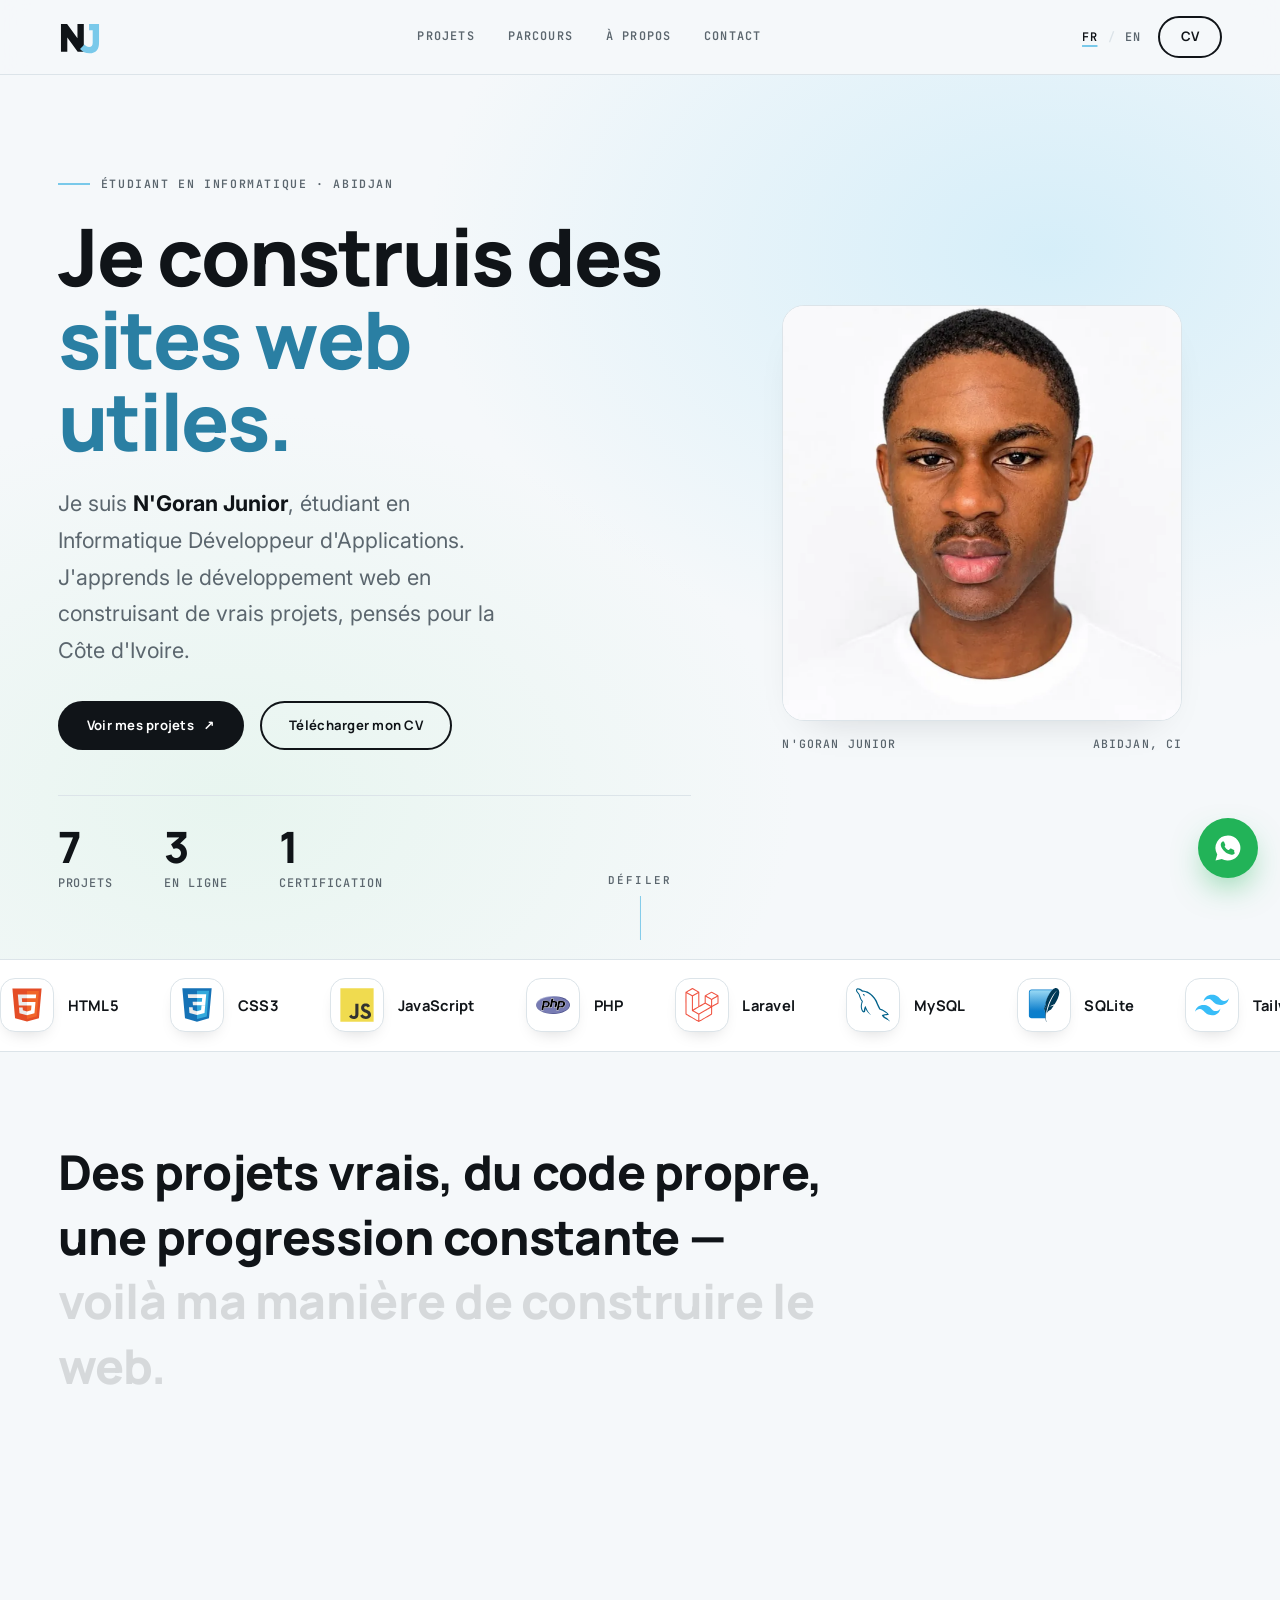
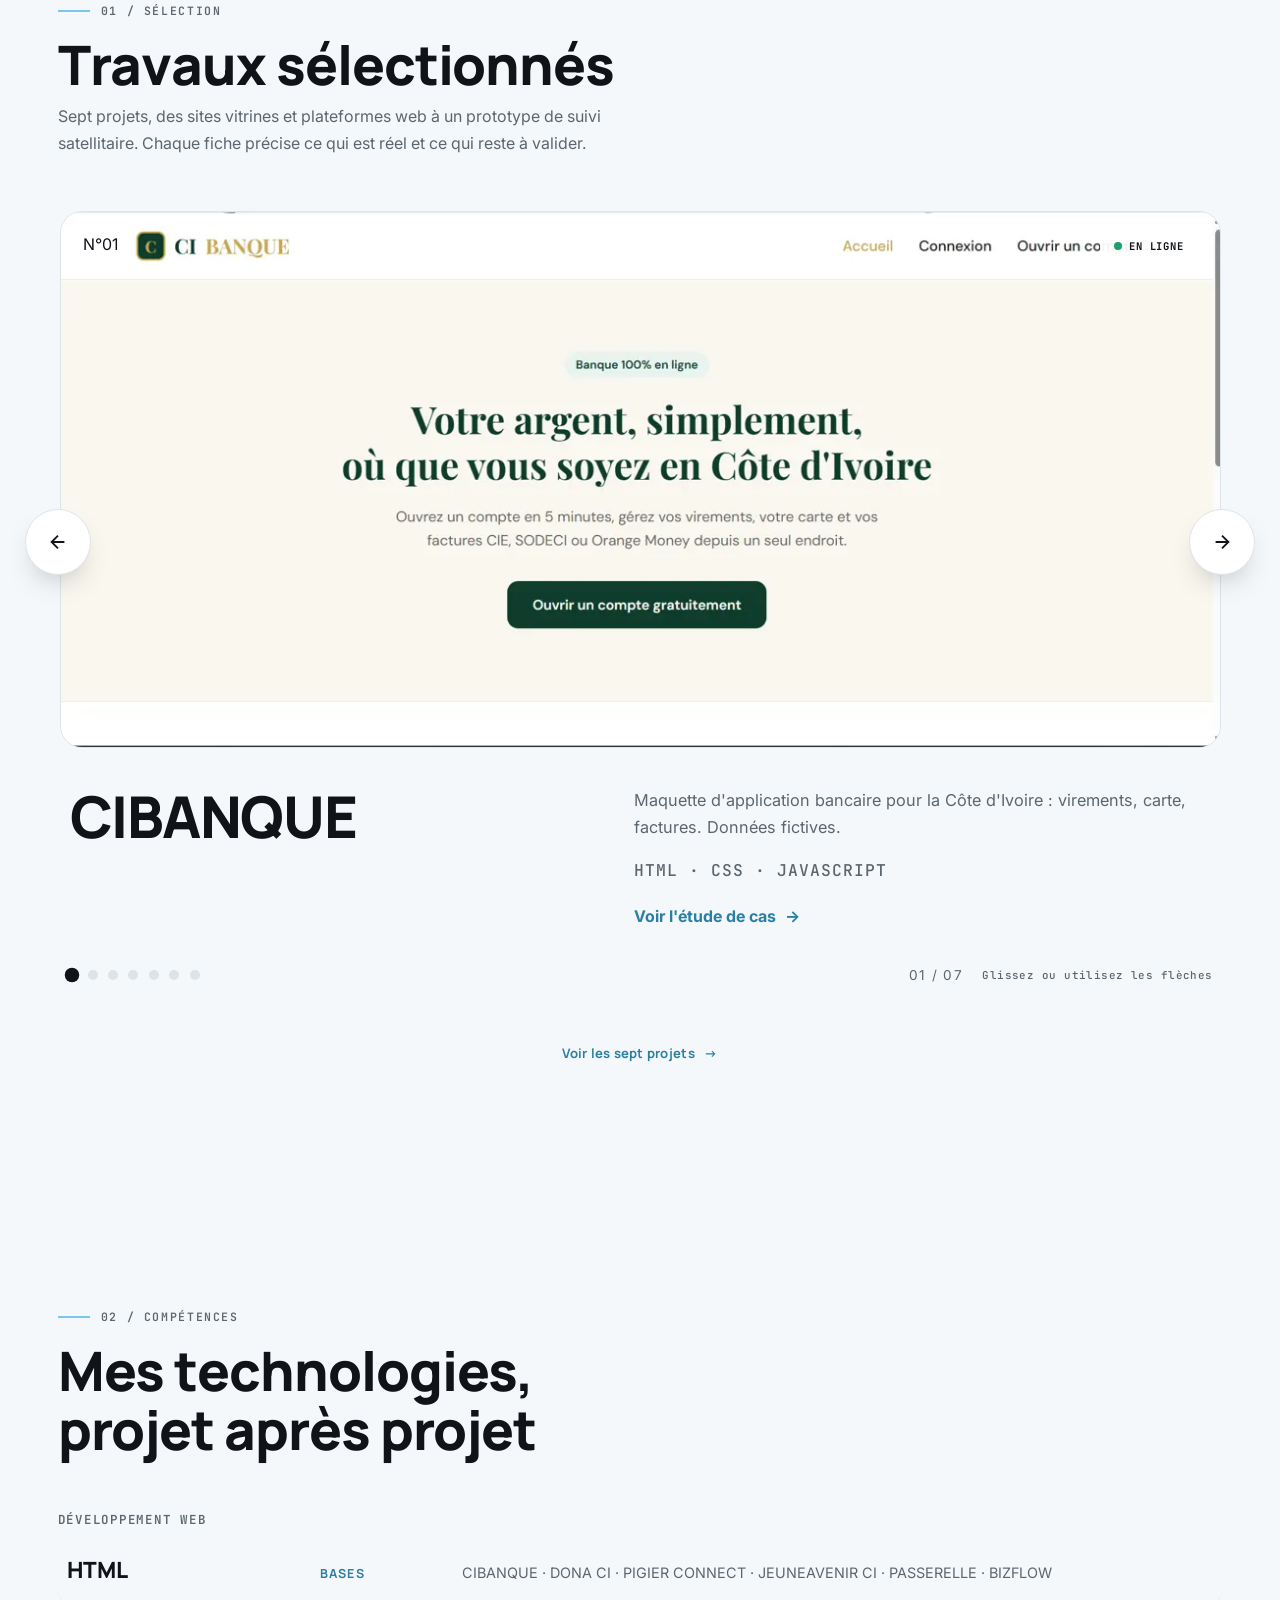
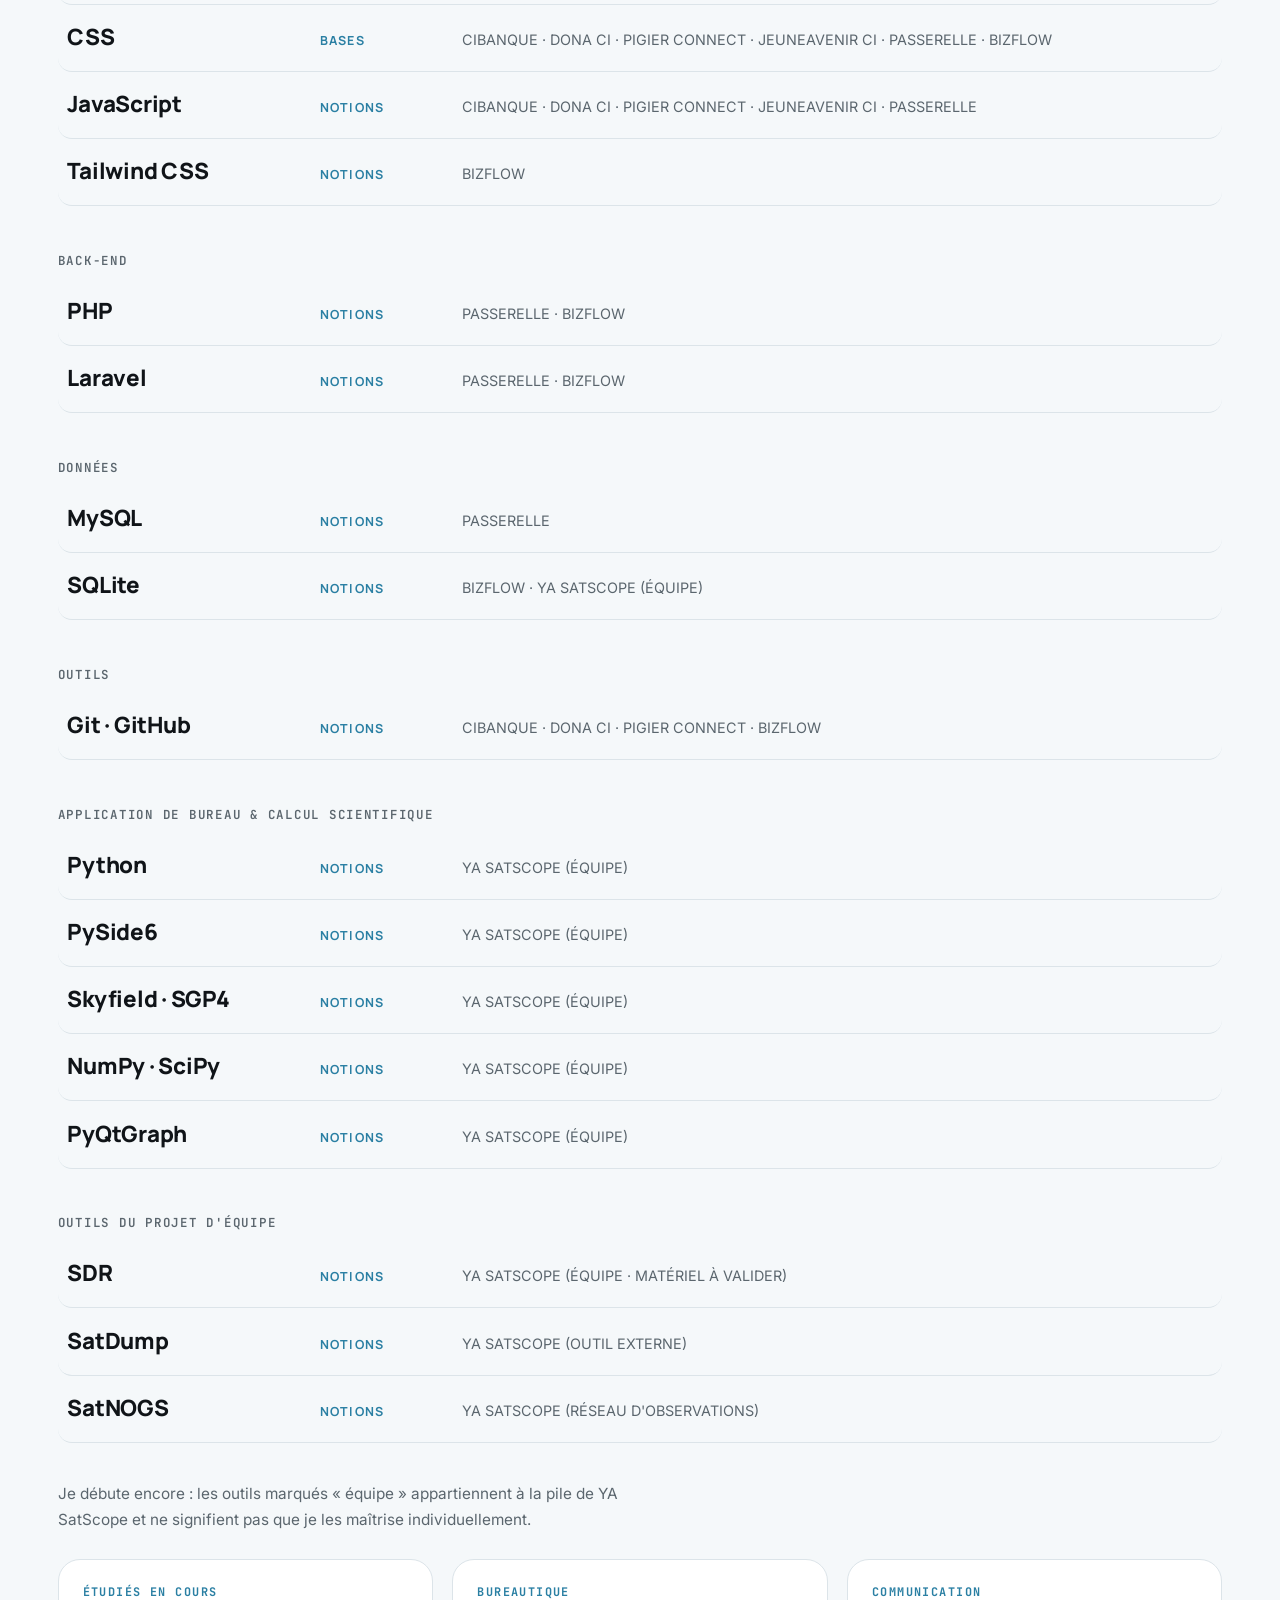
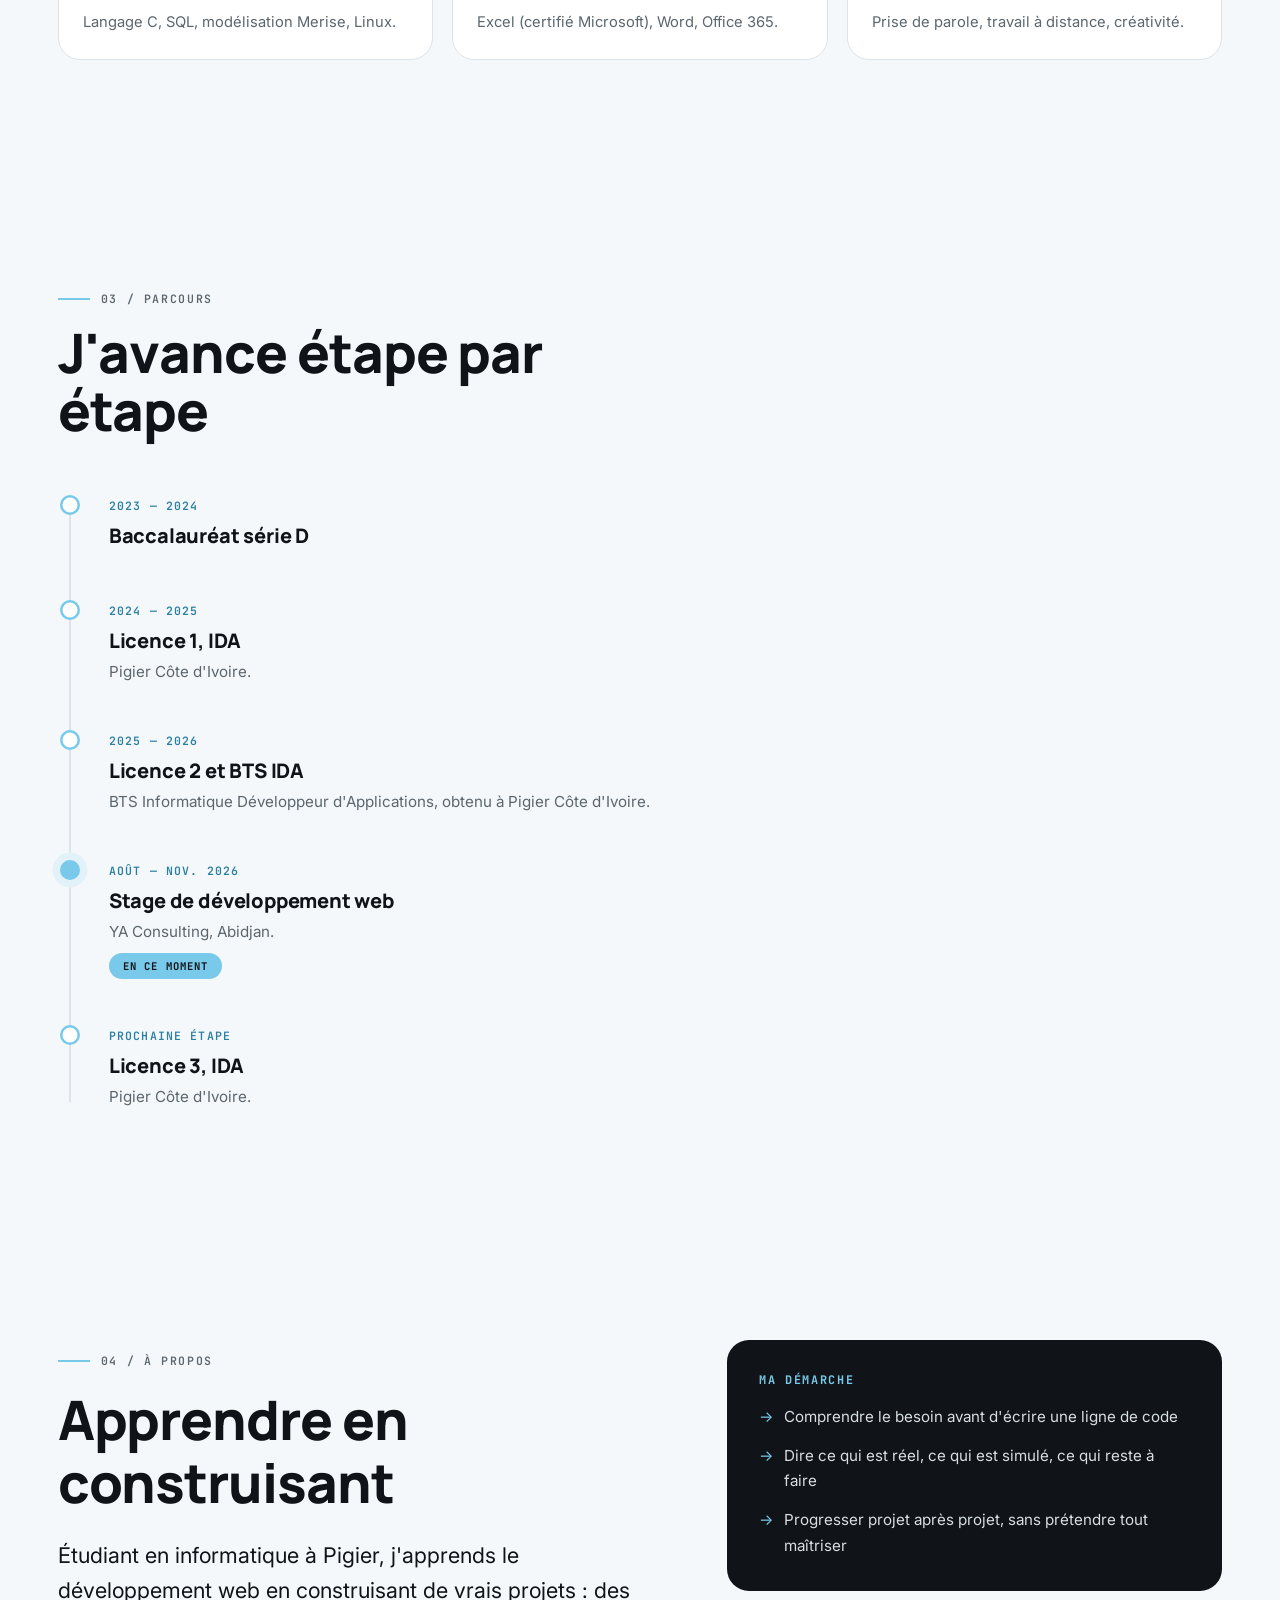
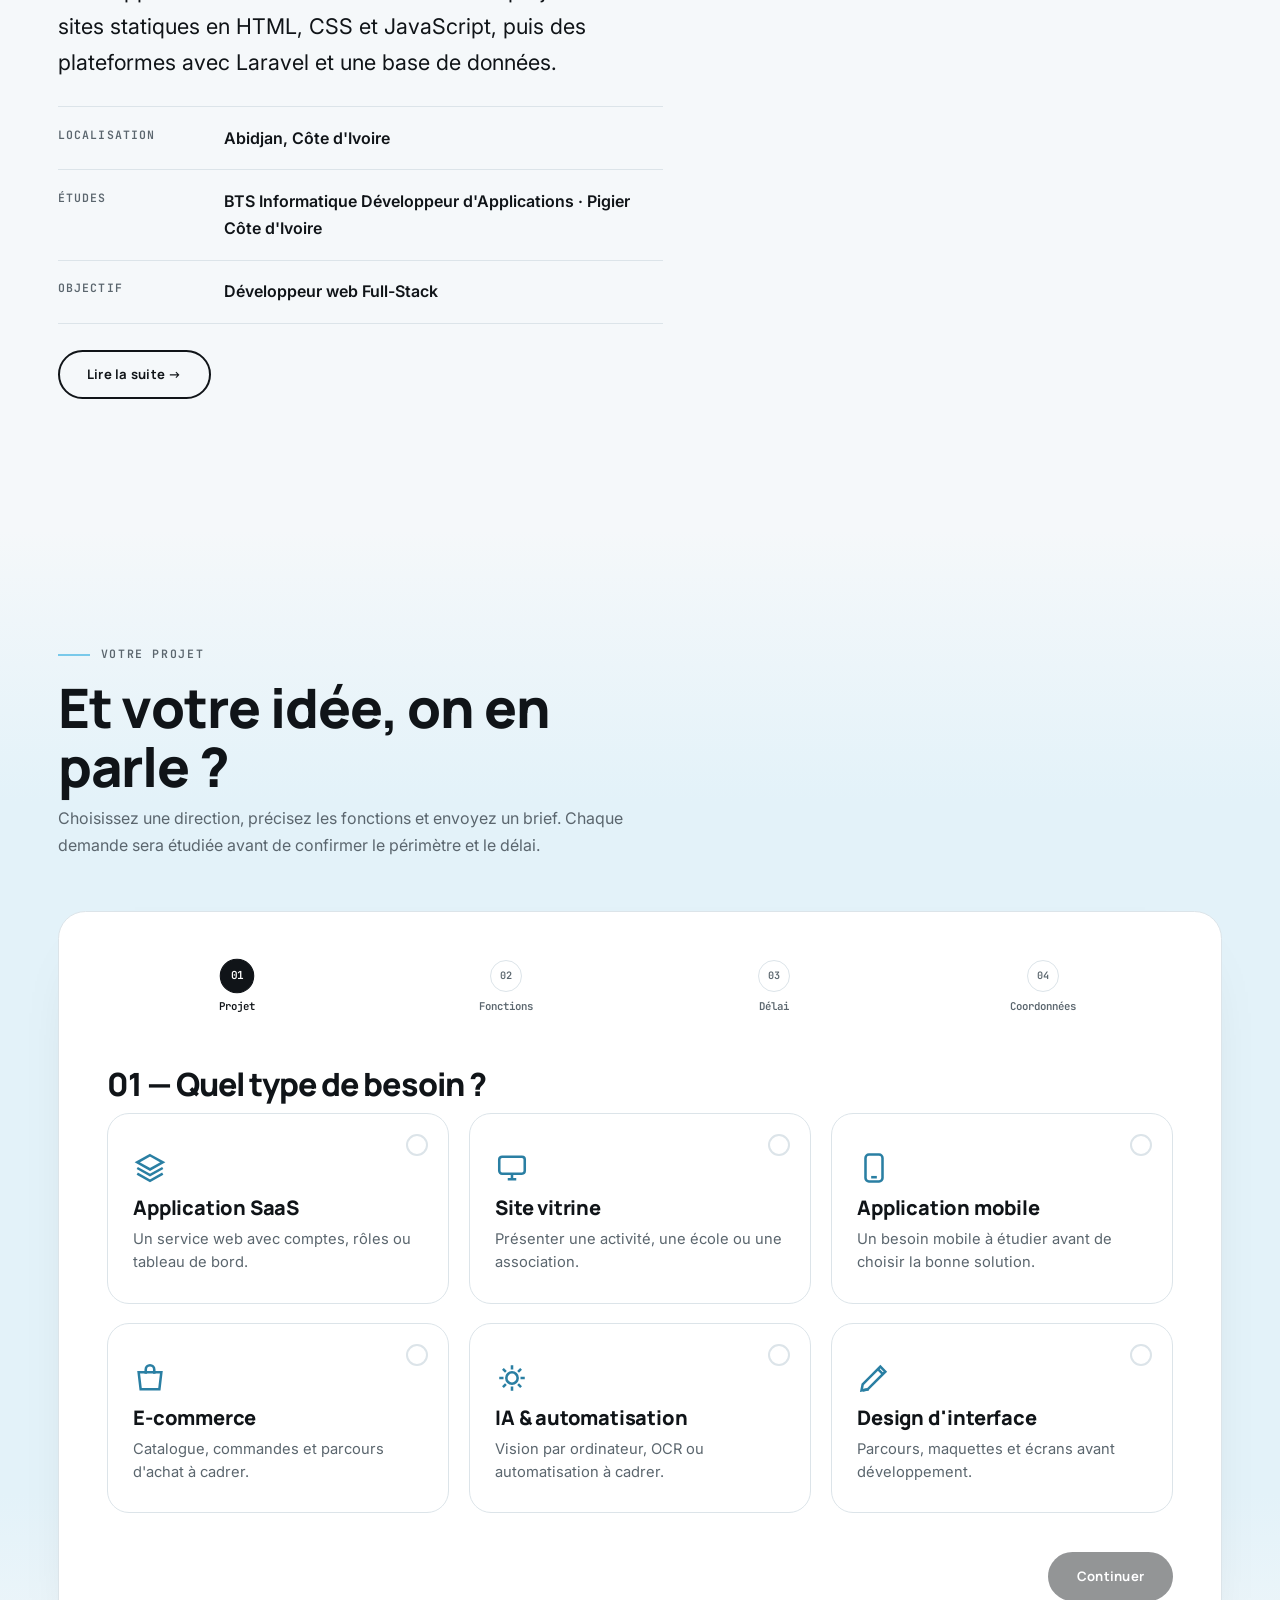
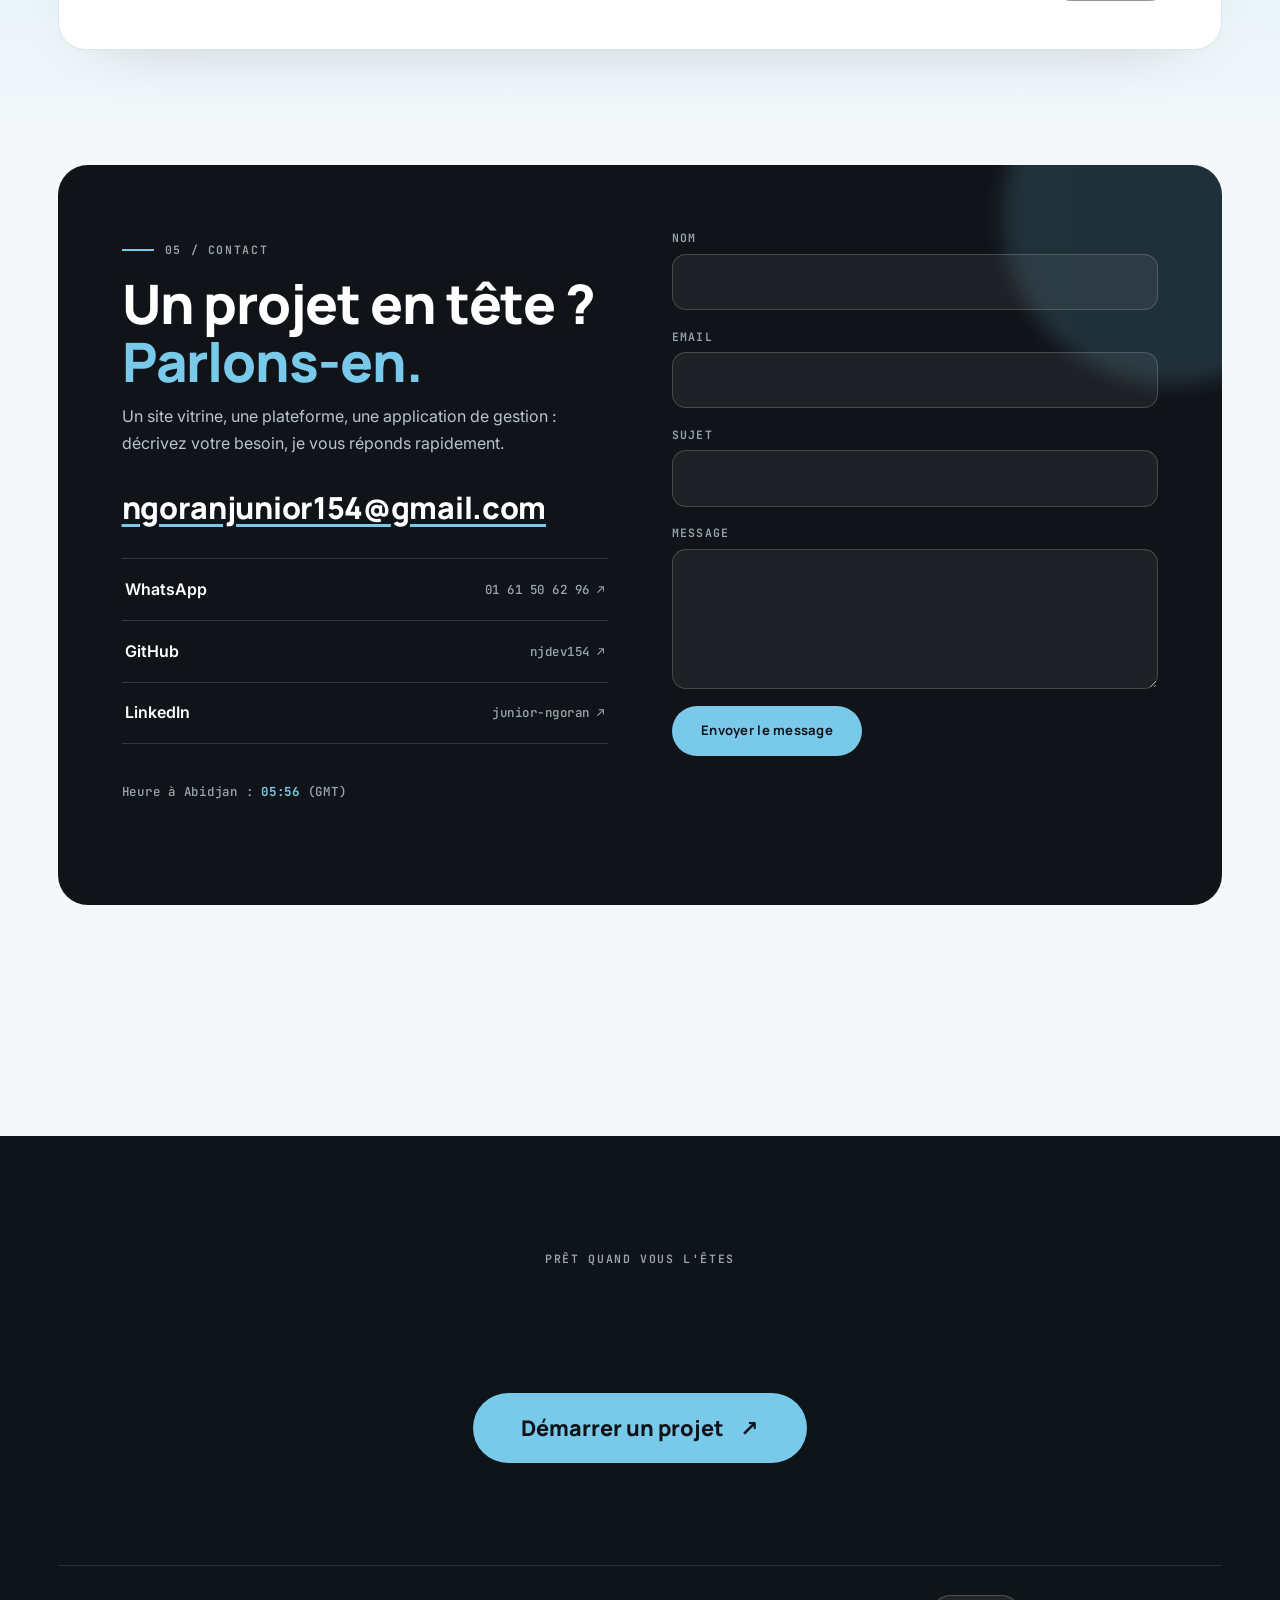
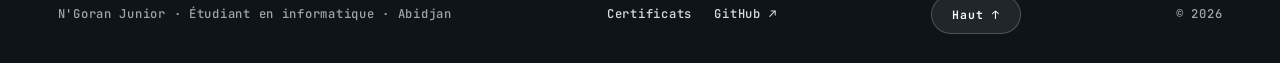
==== index.html @ 07fae3af "Corriger les informations du portfolio et ajouter JeuneAvenir CI" ====
<!doctype html>
<html lang="fr">
<head>
<meta charset="utf-8">
<meta name="viewport" content="width=device-width, initial-scale=1, viewport-fit=cover">
<title>Portfolio de N'Goran Junior — Étudiant en informatique, Abidjan</title>
<meta name="description" content="Portfolio de N'Goran Junior, étudiant en informatique à Abidjan : sites vitrines, plateformes web, compétences, parcours et contact.">
<meta name="theme-color" content="#F5F8FA">
<link rel="icon" type="image/svg+xml" href="assets/images/logo-nj.svg">
<link rel="preconnect" href="https://fonts.googleapis.com">
<link rel="preconnect" href="https://fonts.gstatic.com" crossorigin>
<link href="https://fonts.googleapis.com/css2?family=Manrope:wght@500;700;800&family=Inter:wght@400;500;600&family=JetBrains+Mono:wght@400;500;700&display=swap" rel="stylesheet">
<link rel="stylesheet" href="css/style.css">
</head>
<body>
<a class="skip" href="#main" data-i18n="skip">Aller au contenu</a>

<!-- Intro affichée une seule fois par navigateur -->
<dialog class="intro" aria-labelledby="intro-title" aria-describedby="intro-sub">
  <div class="intro-inner">
    <span class="intro-mark" aria-hidden="true"><span class="intro-letter intro-letter-n">N</span><span class="intro-letter intro-letter-j">J</span><span class="intro-period">.</span></span>
    <p class="intro-kicker">Portfolio personnel · Abidjan</p>
    <h2 class="intro-logo" id="intro-title">N'Goran <em>Junior</em></h2>
    <p class="intro-sub" id="intro-sub">Étudiant en informatique · Côte d'Ivoire</p>
    <span class="intro-rule" aria-hidden="true"></span>
  </div>
  <button class="intro-skip" type="button" data-i18n="intro.skip">Passer l'intro</button>
</dialog>
<div class="veil" aria-hidden="true"></div>
<div class="cursor" aria-hidden="true"><span class="cursor-ring"></span><span class="cursor-dot"></span><span class="cursor-label"></span></div>

<header class="site-header">
  <div class="wrap nav">
    <a class="brand" href="index.html" aria-label="N'Goran Junior, accueil">
      <img src="assets/images/logo-nj.svg" alt="NJ" width="44" height="44">
    </a>
    <ul class="menu" id="menu">
      <li><a href="#projets" data-i18n="nav.projects">Projets</a></li>
      <li><a href="#parcours" data-i18n="nav.journey">Parcours</a></li>
      <li><a href="pages/a-propos.html" data-i18n="nav.about">À propos</a></li>
      <li><a href="#contact" data-i18n="nav.contact">Contact</a></li>
    </ul>
    <div class="nav-tools">
      <div class="lang" role="group" aria-label="Langue">
        <button type="button" data-lang="fr" aria-pressed="true">FR</button><span aria-hidden="true">/</span><button type="button" data-lang="en" aria-pressed="false">EN</button>
      </div>
      <a class="btn btn-line" data-magnet href="assets/cv/CV_NGoran_Junior.pdf" target="_blank" rel="noopener" style="padding:.8rem 1.3rem" data-i18n="nav.cv">CV</a>
      <button class="burger" type="button" aria-expanded="false" aria-controls="menu" aria-label="Menu">☰</button>
    </div>
  </div>
</header>

<main id="main">
  <!-- HERO -->
  <section class="hero">
    <div class="hero-blobs" aria-hidden="true"><span class="blob b1"></span><span class="blob b2"></span><span class="blob b3"></span></div>
    <div class="wrap hero-grid">
      <div>
        <p class="kicker" data-i18n="h.kicker">Étudiant en informatique · Abidjan</p>
        <h1 class="h1">
          <span class="line"><span data-i18n="h.l1">Je construis des</span></span>
          <span class="line"><span class="hl" data-i18n="h.l2">sites web</span></span>
          <span class="line"><span class="hl" data-i18n="h.l3">utiles.</span></span>
        </h1>
        <p class="hero-lead" data-i18n="h.lead">Je suis <strong>N'Goran Junior</strong>, étudiant en Informatique Développeur d'Applications. J'apprends le développement web en construisant de vrais projets, pensés pour la Côte d'Ivoire.</p>
        <div class="cta-row">
          <a class="btn btn-solid" data-magnet data-cursor="VOIR" href="#projets"><span data-i18n="h.cta1">Voir mes projets</span><span class="arr" aria-hidden="true">↗</span></a>
          <a class="btn btn-line" data-magnet href="assets/cv/CV_NGoran_Junior.pdf" target="_blank" rel="noopener" data-i18n="h.cta2">Télécharger mon CV</a>
        </div>
        <div class="hero-stats">
          <div class="stat reveal"><b data-count="7">0</b><span data-i18n="st1">projets</span></div>
          <div class="stat reveal" style="--d:.1s"><b data-count="3">0</b><span data-i18n="st2">en ligne</span></div>
          <div class="stat reveal" style="--d:.2s"><b data-count="1">0</b><span data-i18n="st3">certification</span></div>
        </div>
      </div>
      <figure class="portrait reveal" style="--d:.25s">
        <div class="ph"><img src="assets/images/portrait-junior.webp" alt="Portrait de N'Goran Junior" data-alt-en="Portrait of N'Goran Junior" width="720" height="727" fetchpriority="high"></div>
        <figcaption><span>N'Goran Junior</span><span>Abidjan, CI</span></figcaption>
      </figure>
    </div>
    <div class="scroll-hint" aria-hidden="true"><span data-i18n="h.scroll">Défiler</span><i></i></div>
  </section>

  <!-- MARQUEE LOGOS technos (logos officiels) -->
  <div class="marquee marquee-logos" aria-hidden="true">
    <div class="marquee-track">
      <span class="logo"><i><svg xmlns="http://www.w3.org/2000/svg" viewBox="0 0 128 128"><path fill="#E44D26" d="M19.037 113.876L9.032 1.661h109.936l-10.016 112.198-45.019 12.48z"/><path fill="#F16529" d="M64 116.8l36.378-10.086 8.559-95.878H64z"/><path fill="#EBEBEB" d="M64 52.455H45.788L44.53 38.361H64V24.599H29.489l.33 3.692 3.382 37.927H64zm0 35.743l-.061.017-15.327-4.14-.979-10.975H33.816l1.928 21.609 28.193 7.826.063-.017z"/><path fill="#fff" d="M63.952 52.455v13.763h16.947l-1.597 17.849-15.35 4.143v14.319l28.215-7.82.207-2.325 3.234-36.233.335-3.696h-3.708zm0-27.856v13.762h33.244l.276-3.092.628-6.978.329-3.692z"/></svg></i><b>HTML5</b></span>
      <span class="logo"><i><svg xmlns="http://www.w3.org/2000/svg" viewBox="0 0 128 128"><path fill="#1572B6" d="M18.814 114.123L8.76 1.352h110.48l-10.064 112.754-45.243 12.543-45.119-12.526z"/><path fill="#33A9DC" d="M64.001 117.062l36.559-10.136 8.601-96.354h-45.16v106.49z"/><path fill="#fff" d="M64.001 51.429h18.302l1.264-14.163H64.001V23.435h34.682l-.332 3.711-3.4 38.114h-30.95V51.429z"/><path fill="#EBEBEB" d="M64.083 87.349l-.061.018-15.403-4.159-.985-11.031H33.752l1.937 21.717 28.331 7.863.063-.018v-14.39z"/><path fill="#fff" d="M81.127 64.675l-1.666 18.522-15.426 4.164v14.39l28.354-7.858.208-2.337 2.406-26.881H81.127z"/><path fill="#EBEBEB" d="M64.048 23.435v13.831H30.64l-.277-3.108-.63-7.012-.331-3.711h34.646zm-.047 27.996v13.831H48.792l-.277-3.108-.631-7.012-.33-3.711h16.447z"/></svg></i><b>CSS3</b></span>
      <span class="logo"><i><svg xmlns="http://www.w3.org/2000/svg" viewBox="0 0 128 128"><path fill="#F0DB4F" d="M1.408 1.408h125.184v125.185H1.408z"/><path fill="#323330" d="M116.347 96.736c-.917-5.711-4.641-10.508-15.672-14.981-3.832-1.761-8.104-3.022-9.377-5.926-.452-1.69-.512-2.642-.226-3.665.821-3.32 4.784-4.355 7.925-3.403 2.023.678 3.938 2.237 5.093 4.724 5.402-3.498 5.391-3.475 9.163-5.879-1.381-2.141-2.118-3.129-3.022-4.045-3.249-3.629-7.676-5.498-14.756-5.355l-3.688.477c-3.534.893-6.902 2.748-8.877 5.235-5.926 6.724-4.236 18.492 2.975 23.335 7.104 5.332 17.54 6.545 18.873 11.531 1.297 6.104-4.486 8.08-10.234 7.378-4.236-.881-6.592-3.034-9.139-6.949-4.688 2.713-4.688 2.713-9.508 5.485 1.143 2.499 2.344 3.63 4.26 5.795 9.068 9.198 31.76 8.746 35.83-5.176.165-.478 1.261-3.666.38-8.581zM69.462 58.943H57.753l-.048 30.272c0 6.438.333 12.34-.714 14.149-1.713 3.558-6.152 3.117-8.175 2.427-2.059-1.012-3.106-2.451-4.319-4.485-.333-.584-.583-1.036-.667-1.071l-9.52 5.83c1.583 3.249 3.915 6.069 6.902 7.901 4.462 2.678 10.459 3.499 16.731 2.059 4.082-1.189 7.604-3.652 9.448-7.401 2.666-4.915 2.094-10.864 2.07-17.444.06-10.735.001-21.468.001-32.237z"/></svg></i><b>JavaScript</b></span>
      <span class="logo"><i><svg xmlns="http://www.w3.org/2000/svg" viewBox="0 0 128 128"><path fill="url(#a)" d="M0 64c0 18.593 28.654 33.667 64 33.667 35.346 0 64-15.074 64-33.667 0-18.593-28.655-33.667-64-33.667C28.654 30.333 0 45.407 0 64Z"/><path fill="#777bb3" d="M64 95.167c33.965 0 61.5-13.955 61.5-31.167 0-17.214-27.535-31.167-61.5-31.167S2.5 46.786 2.5 64c0 17.212 27.535 31.167 61.5 31.167Z"/><path d="M34.772 67.864c2.793 0 4.877-.515 6.196-1.53 1.306-1.006 2.207-2.747 2.68-5.175.44-2.27.272-3.854-.5-4.71-.788-.874-2.493-1.317-5.067-1.317h-4.464l-2.473 12.732zM20.173 83.547a.694.694 0 0 1-.68-.828l6.557-33.738a.695.695 0 0 1 .68-.561h14.134c4.442 0 7.748 1.206 9.827 3.585 2.088 2.39 2.734 5.734 1.917 9.935-.333 1.711-.905 3.3-1.7 4.724a15.818 15.818 0 0 1-3.128 3.92c-1.531 1.432-3.264 2.472-5.147 3.083-1.852.604-4.232.91-7.07.91h-5.724l-1.634 8.408a.695.695 0 0 1-.682.562z"/><path fill="#fff" d="M34.19 55.826h3.891c3.107 0 4.186.682 4.553 1.089.607.674.723 2.097.331 4.112-.439 2.257-1.253 3.858-2.42 4.756-1.194.92-3.138 1.386-5.773 1.386h-2.786l2.205-11.342zm6.674-8.1H26.731a1.39 1.39 0 0 0-1.364 1.123L18.81 82.588a1.39 1.39 0 0 0 1.363 1.653h7.35a1.39 1.39 0 0 0 1.363-1.124l1.525-7.846h5.151c2.912 0 5.364-.318 7.287-.944 1.977-.642 3.796-1.731 5.406-3.237a16.522 16.522 0 0 0 3.259-4.087c.831-1.487 1.429-3.147 1.775-4.931.86-4.423.161-7.964-2.076-10.524-2.216-2.537-5.698-3.823-10.349-3.823zM30.301 68.557h4.471c2.963 0 5.17-.557 6.62-1.675 1.451-1.116 2.428-2.98 2.938-5.591.485-2.508.264-4.277-.665-5.308-.931-1.03-2.791-1.546-5.584-1.546h-5.036l-2.743 14.12m10.563-19.445c4.252 0 7.353 1.117 9.303 3.348 1.95 2.232 2.536 5.347 1.76 9.346-.322 1.648-.863 3.154-1.625 4.518-.764 1.366-1.76 2.614-2.991 3.747-1.468 1.373-3.097 2.352-4.892 2.935-1.794.584-4.08.875-6.857.875h-6.296l-1.743 8.97h-7.35l6.558-33.739h14.133"/><path d="M69.459 74.577a.694.694 0 0 1-.682-.827l2.9-14.928c.277-1.42.209-2.438-.19-2.87-.245-.263-.979-.704-3.15-.704h-5.256l-3.646 18.768a.695.695 0 0 1-.683.56h-7.29a.695.695 0 0 1-.683-.826l6.558-33.739a.695.695 0 0 1 .682-.561h7.29a.695.695 0 0 1 .683.826L64.41 48.42h5.653c4.307 0 7.227.758 8.928 2.321 1.733 1.593 2.275 4.14 1.608 7.573l-3.051 15.702a.695.695 0 0 1-.682.56h-7.407z"/><path fill="#fff" d="M65.31 38.755h-7.291a1.39 1.39 0 0 0-1.364 1.124l-6.557 33.738a1.39 1.39 0 0 0 1.363 1.654h7.291a1.39 1.39 0 0 0 1.364-1.124l3.537-18.205h4.682c2.168 0 2.624.463 2.641.484.132.14.305.795.019 2.264l-2.9 14.927a1.39 1.39 0 0 0 1.364 1.654h7.408a1.39 1.39 0 0 0 1.363-1.124l3.051-15.7c.715-3.686.103-6.45-1.82-8.217-1.836-1.686-4.91-2.505-9.398-2.505h-4.81l1.421-7.315a1.39 1.39 0 0 0-1.364-1.655zm0 1.39-1.743 8.968h6.496c4.087 0 6.907.714 8.457 2.14 1.553 1.426 2.017 3.735 1.398 6.93l-3.052 15.699h-7.407l2.901-14.928c.33-1.698.208-2.856-.365-3.474-.573-.617-1.793-.926-3.658-.926h-5.829l-3.756 19.327H51.46l6.558-33.739h7.292z"/><path d="M92.136 67.864c2.793 0 4.878-.515 6.198-1.53 1.304-1.006 2.206-2.747 2.679-5.175.44-2.27.273-3.854-.5-4.71-.788-.874-2.493-1.317-5.067-1.317h-4.463l-2.475 12.732zM77.54 83.547a.694.694 0 0 1-.682-.828l6.557-33.738a.695.695 0 0 1 .682-.561H98.23c4.442 0 7.748 1.206 9.826 3.585 2.089 2.39 2.734 5.734 1.917 9.935a15.878 15.878 0 0 1-1.699 4.724 15.838 15.838 0 0 1-3.128 3.92c-1.53 1.432-3.265 2.472-5.147 3.083-1.852.604-4.232.91-7.071.91h-5.723l-1.633 8.408a.695.695 0 0 1-.683.562z"/><path fill="#fff" d="M91.555 55.826h3.891c3.107 0 4.186.682 4.552 1.089.61.674.724 2.097.333 4.112-.44 2.257-1.254 3.858-2.421 4.756-1.195.92-3.139 1.386-5.773 1.386h-2.786l2.204-11.342zm6.674-8.1H84.096a1.39 1.39 0 0 0-1.363 1.123l-6.558 33.739a1.39 1.39 0 0 0 1.364 1.653h7.35a1.39 1.39 0 0 0 1.363-1.124l1.525-7.846h5.15c2.911 0 5.364-.318 7.286-.944 1.978-.642 3.797-1.731 5.408-3.238a16.52 16.52 0 0 0 3.258-4.086c.832-1.487 1.428-3.147 1.775-4.931.86-4.423.162-7.964-2.076-10.524-2.216-2.537-5.697-3.823-10.35-3.823zM87.666 68.557h4.47c2.964 0 5.17-.557 6.622-1.675 1.45-1.116 2.428-2.98 2.936-5.591.487-2.508.266-4.277-.665-5.308-.93-1.03-2.791-1.546-5.583-1.546h-5.035Zm10.563-19.445c4.251 0 7.354 1.117 9.303 3.348 1.95 2.232 2.537 5.347 1.759 9.346-.32 1.648-.862 3.154-1.624 4.518-.763 1.366-1.76 2.614-2.992 3.747-1.467 1.373-3.097 2.352-4.892 2.935-1.793.584-4.078.875-6.856.875h-6.295l-1.745 8.97h-7.35l6.558-33.739h14.133"/><defs><radialGradient id="a" cx="0" cy="0" r="1" gradientTransform="matrix(84.04136 0 0 84.04136 38.426 42.169)" gradientUnits="userSpaceOnUse"><stop stop-color="#AEB2D5"/><stop offset=".3" stop-color="#AEB2D5"/><stop offset=".75" stop-color="#484C89"/><stop offset="1" stop-color="#484C89"/></radialGradient></defs></svg></i><b>PHP</b></span>
      <span class="logo"><i><svg xmlns="http://www.w3.org/2000/svg" viewBox="0 0 128 128"><path fill="#f0513f" d="M27.271.11c-.2.078-5.82 3.28-12.487 7.112-8.078 4.644-12.227 7.09-12.449 7.32-.19.225-.34.482-.438.76-.167.564-.179 82.985-.01 83.578.061.23.26.568.44.754.436.46 48.664 28.19 49.25 28.324.272.065.577.054.88-.03.658-.165 48.76-27.834 49.188-28.286.175-.195.375-.532.44-.761.084-.273.115-4.58.115-13.655v-13.26l11.726-6.735c11.056-6.357 11.733-6.755 12.017-7.191l.29-.47V43.287c0-15.548.03-14.673-.585-15.235-.165-.146-5.798-3.433-12.53-7.31L100.89 13.71h-1.359l-11.963 6.87c-6.586 3.788-12.184 7.027-12.457 7.203-.272.18-.597.512-.73.753l-.242.417-.054 13.455-.048 13.46-9.879 5.69c-5.434 3.124-9.957 5.71-10.053 5.734-.175.049-.187-1.232-.187-25.966V15.293l-.26-.447c-.326-.545 1.136.324-13.544-8.114C27.803-.348 28.098-.2 27.27.11zm11.317 10.307c5.15 2.955 9.364 5.4 9.364 5.43 0 .031-4.516 2.641-10.035 5.813l-10.041 5.765-10.023-5.764c-5.507-3.173-10.02-5.783-10.02-5.814 0-.03 4.505-2.64 10.013-5.805l9.999-5.752.69.376c3.357 1.907 6.708 3.824 10.053 5.751zm71.668 13.261c5.422 3.122 9.908 5.702 9.95 5.744.114.103-19.774 11.535-20.046 11.523-.272-.008-19.915-11.335-19.907-11.473.01-.157 19.773-11.527 19.973-11.496.091.022 4.607 2.59 10.03 5.702zM16.3 25.328l9.558 5.503.055 27.247.05 27.252.233.368c.122.194.352.459.52.581.158.115 5.477 3.146 11.818 6.724l11.52 6.506v11.527c0 6.326-.043 11.516-.097 11.516-.041 0-10-5.699-22.124-12.676L5.793 97.201l-.03-38.966-.019-38.954.49.271c.283.15 4.807 2.748 10.065 5.775zm33.754 19.18v25.109l-.387.253c-.525.332-19.667 11.335-19.732 11.335-.03 0-.054-11.336-.054-25.193l.012-25.182 10-5.752c5.499-3.165 10.034-5.733 10.088-5.714.039.024.073 11.34.073 25.144zm38.15-5.775 10.023 5.763V55.92c0 10.838-.011 11.42-.176 11.357-.107-.041-4.642-2.64-10.083-5.774l-9.91-5.69v-11.42c0-6.287.032-11.424.062-11.424.043 0 4.577 2.592 10.084 5.764zm34.164 5.587c0 6.254-.042 11.412-.084 11.462-.072.115-19.896 11.538-20.022 11.538-.031 0-.062-5.135-.062-11.423v-11.42l10-5.756c5.507-3.16 10.042-5.752 10.084-5.752.053 0 .084 5.105.084 11.351zM95.993 70.933 52.005 96.04 32.056 84.693S76 59.277 76.176 59.343zm2.215 14.827-.034 11.442-22.028 12.676c-12.12 6.976-22.082 12.675-22.132 12.675-.053 0-.095-4.658-.095-11.516V99.51l22.08-12.592c12.132-6.923 22.101-12.59 22.154-12.602.043 0 .062 5.148.054 11.443z"/></svg></i><b>Laravel</b></span>
      <span class="logo"><i><svg xmlns="http://www.w3.org/2000/svg" viewBox="0 0 128 128"><path fill="#00618A" d="M117.688 98.242c-6.973-.191-12.297.461-16.852 2.379-1.293.547-3.355.559-3.566 2.18.711.746.82 1.859 1.387 2.777 1.086 1.754 2.922 4.113 4.559 5.352 1.789 1.348 3.633 2.793 5.551 3.961 3.414 2.082 7.223 3.27 10.504 5.352 1.938 1.23 3.859 2.777 5.75 4.164.934.684 1.563 1.75 2.773 2.18v-.195c-.637-.812-.801-1.93-1.387-2.777l-2.578-2.578c-2.52-3.344-5.719-6.281-9.117-8.719-2.711-1.949-8.781-4.578-9.91-7.73l-.199-.199c1.922-.219 4.172-.914 5.949-1.391 2.98-.797 5.645-.59 8.719-1.387l4.164-1.187v-.793c-1.555-1.594-2.664-3.707-4.359-5.152-4.441-3.781-9.285-7.555-14.273-10.703-2.766-1.746-6.184-2.883-9.117-4.363-.988-.496-2.719-.758-3.371-1.586-1.539-1.961-2.379-4.449-3.566-6.738-2.488-4.793-4.93-10.023-7.137-15.066-1.504-3.437-2.484-6.828-4.359-9.91-9-14.797-18.687-23.73-33.695-32.508-3.195-1.867-7.039-2.605-11.102-3.57l-6.543-.395c-1.332-.555-2.715-2.184-3.965-2.977C16.977 3.52 4.223-3.312.539 5.672-1.785 11.34 4.016 16.871 6.09 19.746c1.457 2.012 3.32 4.273 4.359 6.539.688 1.492.805 2.984 1.391 4.559 1.438 3.883 2.695 8.109 4.559 11.695.941 1.816 1.98 3.727 3.172 5.352.727.996 1.98 1.438 2.18 2.973-1.227 1.715-1.297 4.375-1.984 6.543-3.098 9.77-1.926 21.91 2.578 29.137 1.383 2.223 4.641 6.98 9.117 5.156 3.918-1.598 3.043-6.539 4.164-10.902.254-.988.098-1.715.594-2.379v.199l3.57 7.133c2.641 4.254 7.324 8.699 11.297 11.699 2.059 1.555 3.68 4.242 6.344 5.152v-.199h-.199c-.516-.805-1.324-1.137-1.98-1.781-1.551-1.523-3.277-3.414-4.559-5.156-3.613-4.902-6.805-10.27-9.711-15.855-1.391-2.668-2.598-5.609-3.77-8.324-.453-1.047-.445-2.633-1.387-3.172-1.281 1.988-3.172 3.598-4.164 5.945-1.582 3.754-1.789 8.336-2.375 13.082-.348.125-.195.039-.398.199-2.762-.668-3.73-3.508-4.758-5.949-2.594-6.164-3.078-16.09-.793-23.191.59-1.836 3.262-7.617 2.18-9.316-.516-1.691-2.219-2.672-3.172-3.965-1.18-1.598-2.355-3.703-3.172-5.551-2.125-4.805-3.113-10.203-5.352-15.062-1.07-2.324-2.875-4.676-4.359-6.738-1.645-2.289-3.484-3.977-4.758-6.742-.453-.984-1.066-2.559-.398-3.566.215-.684.516-.969 1.191-1.191 1.148-.887 4.352.297 5.547.793 3.18 1.32 5.832 2.578 8.527 4.363 1.289.855 2.598 2.512 4.16 2.973h1.785c2.789.641 5.914.195 8.523.988 4.609 1.402 8.738 3.582 12.488 5.949 11.422 7.215 20.766 17.48 27.156 29.734 1.027 1.973 1.473 3.852 2.379 5.945 1.824 4.219 4.125 8.559 5.941 12.688 1.816 4.113 3.582 8.27 6.148 11.695 1.348 1.801 6.551 2.766 8.918 3.766 1.66.699 4.379 1.43 5.949 2.379 3 1.809 5.906 3.965 8.723 5.945 1.402.992 5.73 3.168 5.945 4.957zm-88.605-75.52c-1.453-.027-2.48.156-3.566.395v.199h.195c.695 1.422 1.918 2.34 2.777 3.566l1.98 4.164.199-.195c1.227-.867 1.789-2.25 1.781-4.363-.492-.52-.562-1.164-.992-1.785-.562-.824-1.66-1.289-2.375-1.98zm0 0"/></svg></i><b>MySQL</b></span>
      <span class="logo"><i><svg viewBox="0 0 128 128" xmlns="http://www.w3.org/2000/svg"><defs><linearGradient id="sqlite-original-a" x1="-15.615" x2="-6.741" y1="-9.108" y2="-9.108" gradientTransform="rotate(90 -90.486 64.634) scale(9.2712)" gradientUnits="userSpaceOnUse"><stop stop-color="#95d7f4" offset="0"/><stop stop-color="#0f7fcc" offset=".92"/><stop stop-color="#0f7fcc" offset="1"/></linearGradient></defs><path d="M69.5 99.176c-.059-.73-.094-1.2-.094-1.2S67.2 83.087 64.57 78.642c-.414-.707.043-3.594 1.207-7.88.68 1.169 3.54 6.192 4.118 7.81.648 1.824.78 2.347.78 2.347s-1.57-8.082-4.144-12.797a162.286 162.286 0 012.004-6.265c.973 1.71 3.313 5.859 3.828 7.3.102.293.192.543.27.774.023-.137.05-.274.074-.414-.59-2.504-1.75-6.86-3.336-10.082 3.52-18.328 15.531-42.824 27.84-53.754H16.9c-5.387 0-9.789 4.406-9.789 9.789v88.57c0 5.383 4.406 9.789 9.79 9.789h52.897a118.657 118.657 0 01-.297-14.652" fill="#0b7fcc"/><path d="M65.777 70.762c.68 1.168 3.54 6.188 4.117 7.809.649 1.824.781 2.347.781 2.347s-1.57-8.082-4.144-12.797a164.535 164.535 0 012.004-6.27c.887 1.567 2.922 5.169 3.652 6.872l.082-.961c-.648-2.496-1.633-5.766-2.898-8.328 3.242-16.871 13.68-38.97 24.926-50.898H16.899a6.94 6.94 0 00-6.934 6.933v82.11c17.527-6.731 38.664-12.88 56.855-12.614-.672-2.605-1.441-4.96-2.25-6.324-.414-.707.043-3.597 1.207-7.879" fill="url(#sqlite-original-a)"/><path d="M115.95 2.781c-5.5-4.906-12.164-2.933-18.734 2.899a44.347 44.347 0 00-2.914 2.859c-11.25 11.926-21.684 34.023-24.926 50.895 1.262 2.563 2.25 5.832 2.894 8.328.168.64.32 1.242.442 1.754.285 1.207.437 1.996.437 1.996s-.101-.383-.515-1.582c-.078-.23-.168-.484-.27-.773-.043-.125-.105-.274-.172-.434-.734-1.703-2.765-5.305-3.656-6.867-.762 2.25-1.437 4.36-2.004 6.265 2.578 4.715 4.149 12.797 4.149 12.797s-.137-.523-.782-2.347c-.578-1.621-3.441-6.64-4.117-7.809-1.164 4.281-1.625 7.172-1.207 7.88.809 1.362 1.574 3.722 2.25 6.323 1.524 5.867 2.586 13.012 2.586 13.012s.031.469.094 1.2a118.653 118.653 0 00.297 14.651c.504 6.11 1.453 11.363 2.664 14.172l.828-.449c-1.781-5.535-2.504-12.793-2.188-21.156.48-12.793 3.422-28.215 8.856-44.289 9.191-24.27 21.938-43.738 33.602-53.035-10.633 9.602-25.023 40.684-29.332 52.195-4.82 12.891-8.238 24.984-10.301 36.574 3.55-10.863 15.047-15.53 15.047-15.53s5.637-6.958 12.227-16.888c-3.95.903-10.43 2.442-12.598 3.352-3.2 1.344-4.067 1.8-4.067 1.8s10.371-6.312 19.27-9.171c12.234-19.27 25.562-46.648 12.141-58.621" fill="#003956"/></svg></i><b>SQLite</b></span>
      <span class="logo"><i><svg xmlns="http://www.w3.org/2000/svg" viewBox="0 0 128 128"><path d="M64.004 25.602c-17.067 0-27.73 8.53-32 25.597 6.398-8.531 13.867-11.73 22.398-9.597 4.871 1.214 8.352 4.746 12.207 8.66C72.883 56.629 80.145 64 96.004 64c17.066 0 27.73-8.531 32-25.602-6.399 8.536-13.867 11.735-22.399 9.602-4.87-1.215-8.347-4.746-12.207-8.66-6.27-6.367-13.53-13.738-29.394-13.738zM32.004 64c-17.066 0-27.73 8.531-32 25.602C6.402 81.066 13.87 77.867 22.402 80c4.871 1.215 8.352 4.746 12.207 8.66 6.274 6.367 13.536 13.738 29.395 13.738 17.066 0 27.73-8.53 32-25.597-6.399 8.531-13.867 11.73-22.399 9.597-4.87-1.214-8.347-4.746-12.207-8.66C55.128 71.371 47.868 64 32.004 64zm0 0" fill="#38bdf8"/></svg></i><b>Tailwind CSS</b></span>
      <span class="logo"><i><svg xmlns="http://www.w3.org/2000/svg" viewBox="0 0 128 128"><path fill="#F34F29" d="M124.737 58.378L69.621 3.264c-3.172-3.174-8.32-3.174-11.497 0L46.68 14.71l14.518 14.518c3.375-1.139 7.243-.375 9.932 2.314 2.703 2.706 3.461 6.607 2.294 9.993l13.992 13.993c3.385-1.167 7.292-.413 9.994 2.295 3.78 3.777 3.78 9.9 0 13.679a9.673 9.673 0 01-13.683 0 9.677 9.677 0 01-2.105-10.521L68.574 47.933l-.002 34.341a9.708 9.708 0 012.559 1.828c3.778 3.777 3.778 9.898 0 13.683-3.779 3.777-9.904 3.777-13.679 0-3.778-3.784-3.778-9.905 0-13.683a9.65 9.65 0 013.167-2.11V47.333a9.581 9.581 0 01-3.167-2.111c-2.862-2.86-3.551-7.06-2.083-10.576L41.056 20.333 3.264 58.123a8.133 8.133 0 000 11.5l55.117 55.114c3.174 3.174 8.32 3.174 11.499 0l54.858-54.858a8.135 8.135 0 00-.001-11.501z"/></svg></i><b>Git</b></span>
      <span class="logo"><i><svg xmlns="http://www.w3.org/2000/svg" viewBox="0 0 128 128"><g fill="#181616"><path fill-rule="evenodd" clip-rule="evenodd" d="M64 5.103c-33.347 0-60.388 27.035-60.388 60.388 0 26.682 17.303 49.317 41.297 57.303 3.017.56 4.125-1.31 4.125-2.905 0-1.44-.056-6.197-.082-11.243-16.8 3.653-20.345-7.125-20.345-7.125-2.747-6.98-6.705-8.836-6.705-8.836-5.48-3.748.413-3.67.413-3.67 6.063.425 9.257 6.223 9.257 6.223 5.386 9.23 14.127 6.562 17.573 5.02.542-3.903 2.107-6.568 3.834-8.076-13.413-1.525-27.514-6.704-27.514-29.843 0-6.593 2.36-11.98 6.223-16.21-.628-1.52-2.695-7.662.584-15.98 0 0 5.07-1.623 16.61 6.19C53.7 35 58.867 34.327 64 34.304c5.13.023 10.3.694 15.127 2.033 11.526-7.813 16.59-6.19 16.59-6.19 3.287 8.317 1.22 14.46.593 15.98 3.872 4.23 6.215 9.617 6.215 16.21 0 23.194-14.127 28.3-27.574 29.796 2.167 1.874 4.097 5.55 4.097 11.183 0 8.08-.07 14.583-.07 16.572 0 1.607 1.088 3.49 4.148 2.897 23.98-7.994 41.263-30.622 41.263-57.294C124.388 32.14 97.35 5.104 64 5.104z"/><path d="M26.484 91.806c-.133.3-.605.39-1.035.185-.44-.196-.685-.605-.543-.906.13-.31.603-.395 1.04-.188.44.197.69.61.537.91zm2.446 2.729c-.287.267-.85.143-1.232-.28-.396-.42-.47-.983-.177-1.254.298-.266.844-.14 1.24.28.394.426.472.984.17 1.255zM31.312 98.012c-.37.258-.976.017-1.35-.52-.37-.538-.37-1.183.01-1.44.373-.258.97-.025 1.35.507.368.545.368 1.19-.01 1.452zm3.261 3.361c-.33.365-1.036.267-1.552-.23-.527-.487-.674-1.18-.343-1.544.336-.366 1.045-.264 1.564.23.527.486.686 1.18.333 1.543zm4.5 1.951c-.147.473-.825.688-1.51.486-.683-.207-1.13-.76-.99-1.238.14-.477.823-.7 1.512-.485.683.206 1.13.756.988 1.237zm4.943.361c.017.498-.563.91-1.28.92-.723.017-1.308-.387-1.315-.877 0-.503.568-.91 1.29-.924.717-.013 1.306.387 1.306.88zm4.598-.782c.086.485-.413.984-1.126 1.117-.7.13-1.35-.172-1.44-.653-.086-.498.422-.997 1.122-1.126.714-.123 1.354.17 1.444.663zm0 0"/></g></svg></i><b>GitHub</b></span>
      <span class="logo"><i><svg xmlns="http://www.w3.org/2000/svg" viewBox="0 0 128 128"><path fill="#E44D26" d="M19.037 113.876L9.032 1.661h109.936l-10.016 112.198-45.019 12.48z"/><path fill="#F16529" d="M64 116.8l36.378-10.086 8.559-95.878H64z"/><path fill="#EBEBEB" d="M64 52.455H45.788L44.53 38.361H64V24.599H29.489l.33 3.692 3.382 37.927H64zm0 35.743l-.061.017-15.327-4.14-.979-10.975H33.816l1.928 21.609 28.193 7.826.063-.017z"/><path fill="#fff" d="M63.952 52.455v13.763h16.947l-1.597 17.849-15.35 4.143v14.319l28.215-7.82.207-2.325 3.234-36.233.335-3.696h-3.708zm0-27.856v13.762h33.244l.276-3.092.628-6.978.329-3.692z"/></svg></i><b>HTML5</b></span>
      <span class="logo"><i><svg xmlns="http://www.w3.org/2000/svg" viewBox="0 0 128 128"><path fill="#1572B6" d="M18.814 114.123L8.76 1.352h110.48l-10.064 112.754-45.243 12.543-45.119-12.526z"/><path fill="#33A9DC" d="M64.001 117.062l36.559-10.136 8.601-96.354h-45.16v106.49z"/><path fill="#fff" d="M64.001 51.429h18.302l1.264-14.163H64.001V23.435h34.682l-.332 3.711-3.4 38.114h-30.95V51.429z"/><path fill="#EBEBEB" d="M64.083 87.349l-.061.018-15.403-4.159-.985-11.031H33.752l1.937 21.717 28.331 7.863.063-.018v-14.39z"/><path fill="#fff" d="M81.127 64.675l-1.666 18.522-15.426 4.164v14.39l28.354-7.858.208-2.337 2.406-26.881H81.127z"/><path fill="#EBEBEB" d="M64.048 23.435v13.831H30.64l-.277-3.108-.63-7.012-.331-3.711h34.646zm-.047 27.996v13.831H48.792l-.277-3.108-.631-7.012-.33-3.711h16.447z"/></svg></i><b>CSS3</b></span>
      <span class="logo"><i><svg xmlns="http://www.w3.org/2000/svg" viewBox="0 0 128 128"><path fill="#F0DB4F" d="M1.408 1.408h125.184v125.185H1.408z"/><path fill="#323330" d="M116.347 96.736c-.917-5.711-4.641-10.508-15.672-14.981-3.832-1.761-8.104-3.022-9.377-5.926-.452-1.69-.512-2.642-.226-3.665.821-3.32 4.784-4.355 7.925-3.403 2.023.678 3.938 2.237 5.093 4.724 5.402-3.498 5.391-3.475 9.163-5.879-1.381-2.141-2.118-3.129-3.022-4.045-3.249-3.629-7.676-5.498-14.756-5.355l-3.688.477c-3.534.893-6.902 2.748-8.877 5.235-5.926 6.724-4.236 18.492 2.975 23.335 7.104 5.332 17.54 6.545 18.873 11.531 1.297 6.104-4.486 8.08-10.234 7.378-4.236-.881-6.592-3.034-9.139-6.949-4.688 2.713-4.688 2.713-9.508 5.485 1.143 2.499 2.344 3.63 4.26 5.795 9.068 9.198 31.76 8.746 35.83-5.176.165-.478 1.261-3.666.38-8.581zM69.462 58.943H57.753l-.048 30.272c0 6.438.333 12.34-.714 14.149-1.713 3.558-6.152 3.117-8.175 2.427-2.059-1.012-3.106-2.451-4.319-4.485-.333-.584-.583-1.036-.667-1.071l-9.52 5.83c1.583 3.249 3.915 6.069 6.902 7.901 4.462 2.678 10.459 3.499 16.731 2.059 4.082-1.189 7.604-3.652 9.448-7.401 2.666-4.915 2.094-10.864 2.07-17.444.06-10.735.001-21.468.001-32.237z"/></svg></i><b>JavaScript</b></span>
      <span class="logo"><i><svg xmlns="http://www.w3.org/2000/svg" viewBox="0 0 128 128"><path fill="url(#php-logo-gradient-copy)" d="M0 64c0 18.593 28.654 33.667 64 33.667 35.346 0 64-15.074 64-33.667 0-18.593-28.655-33.667-64-33.667C28.654 30.333 0 45.407 0 64Z"/><path fill="#777bb3" d="M64 95.167c33.965 0 61.5-13.955 61.5-31.167 0-17.214-27.535-31.167-61.5-31.167S2.5 46.786 2.5 64c0 17.212 27.535 31.167 61.5 31.167Z"/><path d="M34.772 67.864c2.793 0 4.877-.515 6.196-1.53 1.306-1.006 2.207-2.747 2.68-5.175.44-2.27.272-3.854-.5-4.71-.788-.874-2.493-1.317-5.067-1.317h-4.464l-2.473 12.732zM20.173 83.547a.694.694 0 0 1-.68-.828l6.557-33.738a.695.695 0 0 1 .68-.561h14.134c4.442 0 7.748 1.206 9.827 3.585 2.088 2.39 2.734 5.734 1.917 9.935-.333 1.711-.905 3.3-1.7 4.724a15.818 15.818 0 0 1-3.128 3.92c-1.531 1.432-3.264 2.472-5.147 3.083-1.852.604-4.232.91-7.07.91h-5.724l-1.634 8.408a.695.695 0 0 1-.682.562z"/><path fill="#fff" d="M34.19 55.826h3.891c3.107 0 4.186.682 4.553 1.089.607.674.723 2.097.331 4.112-.439 2.257-1.253 3.858-2.42 4.756-1.194.92-3.138 1.386-5.773 1.386h-2.786l2.205-11.342zm6.674-8.1H26.731a1.39 1.39 0 0 0-1.364 1.123L18.81 82.588a1.39 1.39 0 0 0 1.363 1.653h7.35a1.39 1.39 0 0 0 1.363-1.124l1.525-7.846h5.151c2.912 0 5.364-.318 7.287-.944 1.977-.642 3.796-1.731 5.406-3.237a16.522 16.522 0 0 0 3.259-4.087c.831-1.487 1.429-3.147 1.775-4.931.86-4.423.161-7.964-2.076-10.524-2.216-2.537-5.698-3.823-10.349-3.823zM30.301 68.557h4.471c2.963 0 5.17-.557 6.62-1.675 1.451-1.116 2.428-2.98 2.938-5.591.485-2.508.264-4.277-.665-5.308-.931-1.03-2.791-1.546-5.584-1.546h-5.036l-2.743 14.12m10.563-19.445c4.252 0 7.353 1.117 9.303 3.348 1.95 2.232 2.536 5.347 1.76 9.346-.322 1.648-.863 3.154-1.625 4.518-.764 1.366-1.76 2.614-2.991 3.747-1.468 1.373-3.097 2.352-4.892 2.935-1.794.584-4.08.875-6.857.875h-6.296l-1.743 8.97h-7.35l6.558-33.739h14.133"/><path d="M69.459 74.577a.694.694 0 0 1-.682-.827l2.9-14.928c.277-1.42.209-2.438-.19-2.87-.245-.263-.979-.704-3.15-.704h-5.256l-3.646 18.768a.695.695 0 0 1-.683.56h-7.29a.695.695 0 0 1-.683-.826l6.558-33.739a.695.695 0 0 1 .682-.561h7.29a.695.695 0 0 1 .683.826L64.41 48.42h5.653c4.307 0 7.227.758 8.928 2.321 1.733 1.593 2.275 4.14 1.608 7.573l-3.051 15.702a.695.695 0 0 1-.682.56h-7.407z"/><path fill="#fff" d="M65.31 38.755h-7.291a1.39 1.39 0 0 0-1.364 1.124l-6.557 33.738a1.39 1.39 0 0 0 1.363 1.654h7.291a1.39 1.39 0 0 0 1.364-1.124l3.537-18.205h4.682c2.168 0 2.624.463 2.641.484.132.14.305.795.019 2.264l-2.9 14.927a1.39 1.39 0 0 0 1.364 1.654h7.408a1.39 1.39 0 0 0 1.363-1.124l3.051-15.7c.715-3.686.103-6.45-1.82-8.217-1.836-1.686-4.91-2.505-9.398-2.505h-4.81l1.421-7.315a1.39 1.39 0 0 0-1.364-1.655zm0 1.39-1.743 8.968h6.496c4.087 0 6.907.714 8.457 2.14 1.553 1.426 2.017 3.735 1.398 6.93l-3.052 15.699h-7.407l2.901-14.928c.33-1.698.208-2.856-.365-3.474-.573-.617-1.793-.926-3.658-.926h-5.829l-3.756 19.327H51.46l6.558-33.739h7.292z"/><path d="M92.136 67.864c2.793 0 4.878-.515 6.198-1.53 1.304-1.006 2.206-2.747 2.679-5.175.44-2.27.273-3.854-.5-4.71-.788-.874-2.493-1.317-5.067-1.317h-4.463l-2.475 12.732zM77.54 83.547a.694.694 0 0 1-.682-.828l6.557-33.738a.695.695 0 0 1 .682-.561H98.23c4.442 0 7.748 1.206 9.826 3.585 2.089 2.39 2.734 5.734 1.917 9.935a15.878 15.878 0 0 1-1.699 4.724 15.838 15.838 0 0 1-3.128 3.92c-1.53 1.432-3.265 2.472-5.147 3.083-1.852.604-4.232.91-7.071.91h-5.723l-1.633 8.408a.695.695 0 0 1-.683.562z"/><path fill="#fff" d="M91.555 55.826h3.891c3.107 0 4.186.682 4.552 1.089.61.674.724 2.097.333 4.112-.44 2.257-1.254 3.858-2.421 4.756-1.195.92-3.139 1.386-5.773 1.386h-2.786l2.204-11.342zm6.674-8.1H84.096a1.39 1.39 0 0 0-1.363 1.123l-6.558 33.739a1.39 1.39 0 0 0 1.364 1.653h7.35a1.39 1.39 0 0 0 1.363-1.124l1.525-7.846h5.15c2.911 0 5.364-.318 7.286-.944 1.978-.642 3.797-1.731 5.408-3.238a16.52 16.52 0 0 0 3.258-4.086c.832-1.487 1.428-3.147 1.775-4.931.86-4.423.162-7.964-2.076-10.524-2.216-2.537-5.697-3.823-10.35-3.823zM87.666 68.557h4.47c2.964 0 5.17-.557 6.622-1.675 1.45-1.116 2.428-2.98 2.936-5.591.487-2.508.266-4.277-.665-5.308-.93-1.03-2.791-1.546-5.583-1.546h-5.035Zm10.563-19.445c4.251 0 7.354 1.117 9.303 3.348 1.95 2.232 2.537 5.347 1.759 9.346-.32 1.648-.862 3.154-1.624 4.518-.763 1.366-1.76 2.614-2.992 3.747-1.467 1.373-3.097 2.352-4.892 2.935-1.793.584-4.078.875-6.856.875h-6.295l-1.745 8.97h-7.35l6.558-33.739h14.133"/><defs><radialGradient id="php-logo-gradient-copy" cx="0" cy="0" r="1" gradientTransform="matrix(84.04136 0 0 84.04136 38.426 42.169)" gradientUnits="userSpaceOnUse"><stop stop-color="#AEB2D5"/><stop offset=".3" stop-color="#AEB2D5"/><stop offset=".75" stop-color="#484C89"/><stop offset="1" stop-color="#484C89"/></radialGradient></defs></svg></i><b>PHP</b></span>
      <span class="logo"><i><svg xmlns="http://www.w3.org/2000/svg" viewBox="0 0 128 128"><path fill="#f0513f" d="M27.271.11c-.2.078-5.82 3.28-12.487 7.112-8.078 4.644-12.227 7.09-12.449 7.32-.19.225-.34.482-.438.76-.167.564-.179 82.985-.01 83.578.061.23.26.568.44.754.436.46 48.664 28.19 49.25 28.324.272.065.577.054.88-.03.658-.165 48.76-27.834 49.188-28.286.175-.195.375-.532.44-.761.084-.273.115-4.58.115-13.655v-13.26l11.726-6.735c11.056-6.357 11.733-6.755 12.017-7.191l.29-.47V43.287c0-15.548.03-14.673-.585-15.235-.165-.146-5.798-3.433-12.53-7.31L100.89 13.71h-1.359l-11.963 6.87c-6.586 3.788-12.184 7.027-12.457 7.203-.272.18-.597.512-.73.753l-.242.417-.054 13.455-.048 13.46-9.879 5.69c-5.434 3.124-9.957 5.71-10.053 5.734-.175.049-.187-1.232-.187-25.966V15.293l-.26-.447c-.326-.545 1.136.324-13.544-8.114C27.803-.348 28.098-.2 27.27.11zm11.317 10.307c5.15 2.955 9.364 5.4 9.364 5.43 0 .031-4.516 2.641-10.035 5.813l-10.041 5.765-10.023-5.764c-5.507-3.173-10.02-5.783-10.02-5.814 0-.03 4.505-2.64 10.013-5.805l9.999-5.752.69.376c3.357 1.907 6.708 3.824 10.053 5.751zm71.668 13.261c5.422 3.122 9.908 5.702 9.95 5.744.114.103-19.774 11.535-20.046 11.523-.272-.008-19.915-11.335-19.907-11.473.01-.157 19.773-11.527 19.973-11.496.091.022 4.607 2.59 10.03 5.702zM16.3 25.328l9.558 5.503.055 27.247.05 27.252.233.368c.122.194.352.459.52.581.158.115 5.477 3.146 11.818 6.724l11.52 6.506v11.527c0 6.326-.043 11.516-.097 11.516-.041 0-10-5.699-22.124-12.676L5.793 97.201l-.03-38.966-.019-38.954.49.271c.283.15 4.807 2.748 10.065 5.775zm33.754 19.18v25.109l-.387.253c-.525.332-19.667 11.335-19.732 11.335-.03 0-.054-11.336-.054-25.193l.012-25.182 10-5.752c5.499-3.165 10.034-5.733 10.088-5.714.039.024.073 11.34.073 25.144zm38.15-5.775 10.023 5.763V55.92c0 10.838-.011 11.42-.176 11.357-.107-.041-4.642-2.64-10.083-5.774l-9.91-5.69v-11.42c0-6.287.032-11.424.062-11.424.043 0 4.577 2.592 10.084 5.764zm34.164 5.587c0 6.254-.042 11.412-.084 11.462-.072.115-19.896 11.538-20.022 11.538-.031 0-.062-5.135-.062-11.423v-11.42l10-5.756c5.507-3.16 10.042-5.752 10.084-5.752.053 0 .084 5.105.084 11.351zM95.993 70.933 52.005 96.04 32.056 84.693S76 59.277 76.176 59.343zm2.215 14.827-.034 11.442-22.028 12.676c-12.12 6.976-22.082 12.675-22.132 12.675-.053 0-.095-4.658-.095-11.516V99.51l22.08-12.592c12.132-6.923 22.101-12.59 22.154-12.602.043 0 .062 5.148.054 11.443z"/></svg></i><b>Laravel</b></span>
      <span class="logo"><i><svg xmlns="http://www.w3.org/2000/svg" viewBox="0 0 128 128"><path fill="#00618A" d="M117.688 98.242c-6.973-.191-12.297.461-16.852 2.379-1.293.547-3.355.559-3.566 2.18.711.746.82 1.859 1.387 2.777 1.086 1.754 2.922 4.113 4.559 5.352 1.789 1.348 3.633 2.793 5.551 3.961 3.414 2.082 7.223 3.27 10.504 5.352 1.938 1.23 3.859 2.777 5.75 4.164.934.684 1.563 1.75 2.773 2.18v-.195c-.637-.812-.801-1.93-1.387-2.777l-2.578-2.578c-2.52-3.344-5.719-6.281-9.117-8.719-2.711-1.949-8.781-4.578-9.91-7.73l-.199-.199c1.922-.219 4.172-.914 5.949-1.391 2.98-.797 5.645-.59 8.719-1.387l4.164-1.187v-.793c-1.555-1.594-2.664-3.707-4.359-5.152-4.441-3.781-9.285-7.555-14.273-10.703-2.766-1.746-6.184-2.883-9.117-4.363-.988-.496-2.719-.758-3.371-1.586-1.539-1.961-2.379-4.449-3.566-6.738-2.488-4.793-4.93-10.023-7.137-15.066-1.504-3.437-2.484-6.828-4.359-9.91-9-14.797-18.687-23.73-33.695-32.508-3.195-1.867-7.039-2.605-11.102-3.57l-6.543-.395c-1.332-.555-2.715-2.184-3.965-2.977C16.977 3.52 4.223-3.312.539 5.672-1.785 11.34 4.016 16.871 6.09 19.746c1.457 2.012 3.32 4.273 4.359 6.539.688 1.492.805 2.984 1.391 4.559 1.438 3.883 2.695 8.109 4.559 11.695.941 1.816 1.98 3.727 3.172 5.352.727.996 1.98 1.438 2.18 2.973-1.227 1.715-1.297 4.375-1.984 6.543-3.098 9.77-1.926 21.91 2.578 29.137 1.383 2.223 4.641 6.98 9.117 5.156 3.918-1.598 3.043-6.539 4.164-10.902.254-.988.098-1.715.594-2.379v.199l3.57 7.133c2.641 4.254 7.324 8.699 11.297 11.699 2.059 1.555 3.68 4.242 6.344 5.152v-.199h-.199c-.516-.805-1.324-1.137-1.98-1.781-1.551-1.523-3.277-3.414-4.559-5.156-3.613-4.902-6.805-10.27-9.711-15.855-1.391-2.668-2.598-5.609-3.77-8.324-.453-1.047-.445-2.633-1.387-3.172-1.281 1.988-3.172 3.598-4.164 5.945-1.582 3.754-1.789 8.336-2.375 13.082-.348.125-.195.039-.398.199-2.762-.668-3.73-3.508-4.758-5.949-2.594-6.164-3.078-16.09-.793-23.191.59-1.836 3.262-7.617 2.18-9.316-.516-1.691-2.219-2.672-3.172-3.965-1.18-1.598-2.355-3.703-3.172-5.551-2.125-4.805-3.113-10.203-5.352-15.062-1.07-2.324-2.875-4.676-4.359-6.738-1.645-2.289-3.484-3.977-4.758-6.742-.453-.984-1.066-2.559-.398-3.566.215-.684.516-.969 1.191-1.191 1.148-.887 4.352.297 5.547.793 3.18 1.32 5.832 2.578 8.527 4.363 1.289.855 2.598 2.512 4.16 2.973h1.785c2.789.641 5.914.195 8.523.988 4.609 1.402 8.738 3.582 12.488 5.949 11.422 7.215 20.766 17.48 27.156 29.734 1.027 1.973 1.473 3.852 2.379 5.945 1.824 4.219 4.125 8.559 5.941 12.688 1.816 4.113 3.582 8.27 6.148 11.695 1.348 1.801 6.551 2.766 8.918 3.766 1.66.699 4.379 1.43 5.949 2.379 3 1.809 5.906 3.965 8.723 5.945 1.402.992 5.73 3.168 5.945 4.957zm-88.605-75.52c-1.453-.027-2.48.156-3.566.395v.199h.195c.695 1.422 1.918 2.34 2.777 3.566l1.98 4.164.199-.195c1.227-.867 1.789-2.25 1.781-4.363-.492-.52-.562-1.164-.992-1.785-.562-.824-1.66-1.289-2.375-1.98zm0 0"/></svg></i><b>MySQL</b></span>
      <span class="logo"><i><svg viewBox="0 0 128 128" xmlns="http://www.w3.org/2000/svg"><defs><linearGradient id="sqlite-original-a-copy" x1="-15.615" x2="-6.741" y1="-9.108" y2="-9.108" gradientTransform="rotate(90 -90.486 64.634) scale(9.2712)" gradientUnits="userSpaceOnUse"><stop stop-color="#95d7f4" offset="0"/><stop stop-color="#0f7fcc" offset=".92"/><stop stop-color="#0f7fcc" offset="1"/></linearGradient></defs><path d="M69.5 99.176c-.059-.73-.094-1.2-.094-1.2S67.2 83.087 64.57 78.642c-.414-.707.043-3.594 1.207-7.88.68 1.169 3.54 6.192 4.118 7.81.648 1.824.78 2.347.78 2.347s-1.57-8.082-4.144-12.797a162.286 162.286 0 012.004-6.265c.973 1.71 3.313 5.859 3.828 7.3.102.293.192.543.27.774.023-.137.05-.274.074-.414-.59-2.504-1.75-6.86-3.336-10.082 3.52-18.328 15.531-42.824 27.84-53.754H16.9c-5.387 0-9.789 4.406-9.789 9.789v88.57c0 5.383 4.406 9.789 9.79 9.789h52.897a118.657 118.657 0 01-.297-14.652" fill="#0b7fcc"/><path d="M65.777 70.762c.68 1.168 3.54 6.188 4.117 7.809.649 1.824.781 2.347.781 2.347s-1.57-8.082-4.144-12.797a164.535 164.535 0 012.004-6.27c.887 1.567 2.922 5.169 3.652 6.872l.082-.961c-.648-2.496-1.633-5.766-2.898-8.328 3.242-16.871 13.68-38.97 24.926-50.898H16.899a6.94 6.94 0 00-6.934 6.933v82.11c17.527-6.731 38.664-12.88 56.855-12.614-.672-2.605-1.441-4.96-2.25-6.324-.414-.707.043-3.597 1.207-7.879" fill="url(#sqlite-original-a-copy)"/><path d="M115.95 2.781c-5.5-4.906-12.164-2.933-18.734 2.899a44.347 44.347 0 00-2.914 2.859c-11.25 11.926-21.684 34.023-24.926 50.895 1.262 2.563 2.25 5.832 2.894 8.328.168.64.32 1.242.442 1.754.285 1.207.437 1.996.437 1.996s-.101-.383-.515-1.582c-.078-.23-.168-.484-.27-.773-.043-.125-.105-.274-.172-.434-.734-1.703-2.765-5.305-3.656-6.867-.762 2.25-1.437 4.36-2.004 6.265 2.578 4.715 4.149 12.797 4.149 12.797s-.137-.523-.782-2.347c-.578-1.621-3.441-6.64-4.117-7.809-1.164 4.281-1.625 7.172-1.207 7.88.809 1.362 1.574 3.722 2.25 6.323 1.524 5.867 2.586 13.012 2.586 13.012s.031.469.094 1.2a118.653 118.653 0 00.297 14.651c.504 6.11 1.453 11.363 2.664 14.172l.828-.449c-1.781-5.535-2.504-12.793-2.188-21.156.48-12.793 3.422-28.215 8.856-44.289 9.191-24.27 21.938-43.738 33.602-53.035-10.633 9.602-25.023 40.684-29.332 52.195-4.82 12.891-8.238 24.984-10.301 36.574 3.55-10.863 15.047-15.53 15.047-15.53s5.637-6.958 12.227-16.888c-3.95.903-10.43 2.442-12.598 3.352-3.2 1.344-4.067 1.8-4.067 1.8s10.371-6.312 19.27-9.171c12.234-19.27 25.562-46.648 12.141-58.621" fill="#003956"/></svg></i><b>SQLite</b></span>
      <span class="logo"><i><svg xmlns="http://www.w3.org/2000/svg" viewBox="0 0 128 128"><path d="M64.004 25.602c-17.067 0-27.73 8.53-32 25.597 6.398-8.531 13.867-11.73 22.398-9.597 4.871 1.214 8.352 4.746 12.207 8.66C72.883 56.629 80.145 64 96.004 64c17.066 0 27.73-8.531 32-25.602-6.399 8.536-13.867 11.735-22.399 9.602-4.87-1.215-8.347-4.746-12.207-8.66-6.27-6.367-13.53-13.738-29.394-13.738zM32.004 64c-17.066 0-27.73 8.531-32 25.602C6.402 81.066 13.87 77.867 22.402 80c4.871 1.215 8.352 4.746 12.207 8.66 6.274 6.367 13.536 13.738 29.395 13.738 17.066 0 27.73-8.53 32-25.597-6.399 8.531-13.867 11.73-22.399 9.597-4.87-1.214-8.347-4.746-12.207-8.66C55.128 71.371 47.868 64 32.004 64zm0 0" fill="#38bdf8"/></svg></i><b>Tailwind CSS</b></span>
      <span class="logo"><i><svg xmlns="http://www.w3.org/2000/svg" viewBox="0 0 128 128"><path fill="#F34F29" d="M124.737 58.378L69.621 3.264c-3.172-3.174-8.32-3.174-11.497 0L46.68 14.71l14.518 14.518c3.375-1.139 7.243-.375 9.932 2.314 2.703 2.706 3.461 6.607 2.294 9.993l13.992 13.993c3.385-1.167 7.292-.413 9.994 2.295 3.78 3.777 3.78 9.9 0 13.679a9.673 9.673 0 01-13.683 0 9.677 9.677 0 01-2.105-10.521L68.574 47.933l-.002 34.341a9.708 9.708 0 012.559 1.828c3.778 3.777 3.778 9.898 0 13.683-3.779 3.777-9.904 3.777-13.679 0-3.778-3.784-3.778-9.905 0-13.683a9.65 9.65 0 013.167-2.11V47.333a9.581 9.581 0 01-3.167-2.111c-2.862-2.86-3.551-7.06-2.083-10.576L41.056 20.333 3.264 58.123a8.133 8.133 0 000 11.5l55.117 55.114c3.174 3.174 8.32 3.174 11.499 0l54.858-54.858a8.135 8.135 0 00-.001-11.501z"/></svg></i><b>Git</b></span>
      <span class="logo"><i><svg xmlns="http://www.w3.org/2000/svg" viewBox="0 0 128 128"><g fill="#181616"><path fill-rule="evenodd" clip-rule="evenodd" d="M64 5.103c-33.347 0-60.388 27.035-60.388 60.388 0 26.682 17.303 49.317 41.297 57.303 3.017.56 4.125-1.31 4.125-2.905 0-1.44-.056-6.197-.082-11.243-16.8 3.653-20.345-7.125-20.345-7.125-2.747-6.98-6.705-8.836-6.705-8.836-5.48-3.748.413-3.67.413-3.67 6.063.425 9.257 6.223 9.257 6.223 5.386 9.23 14.127 6.562 17.573 5.02.542-3.903 2.107-6.568 3.834-8.076-13.413-1.525-27.514-6.704-27.514-29.843 0-6.593 2.36-11.98 6.223-16.21-.628-1.52-2.695-7.662.584-15.98 0 0 5.07-1.623 16.61 6.19C53.7 35 58.867 34.327 64 34.304c5.13.023 10.3.694 15.127 2.033 11.526-7.813 16.59-6.19 16.59-6.19 3.287 8.317 1.22 14.46.593 15.98 3.872 4.23 6.215 9.617 6.215 16.21 0 23.194-14.127 28.3-27.574 29.796 2.167 1.874 4.097 5.55 4.097 11.183 0 8.08-.07 14.583-.07 16.572 0 1.607 1.088 3.49 4.148 2.897 23.98-7.994 41.263-30.622 41.263-57.294C124.388 32.14 97.35 5.104 64 5.104z"/><path d="M26.484 91.806c-.133.3-.605.39-1.035.185-.44-.196-.685-.605-.543-.906.13-.31.603-.395 1.04-.188.44.197.69.61.537.91zm2.446 2.729c-.287.267-.85.143-1.232-.28-.396-.42-.47-.983-.177-1.254.298-.266.844-.14 1.24.28.394.426.472.984.17 1.255zM31.312 98.012c-.37.258-.976.017-1.35-.52-.37-.538-.37-1.183.01-1.44.373-.258.97-.025 1.35.507.368.545.368 1.19-.01 1.452zm3.261 3.361c-.33.365-1.036.267-1.552-.23-.527-.487-.674-1.18-.343-1.544.336-.366 1.045-.264 1.564.23.527.486.686 1.18.333 1.543zm4.5 1.951c-.147.473-.825.688-1.51.486-.683-.207-1.13-.76-.99-1.238.14-.477.823-.7 1.512-.485.683.206 1.13.756.988 1.237zm4.943.361c.017.498-.563.91-1.28.92-.723.017-1.308-.387-1.315-.877 0-.503.568-.91 1.29-.924.717-.013 1.306.387 1.306.88zm4.598-.782c.086.485-.413.984-1.126 1.117-.7.13-1.35-.172-1.44-.653-.086-.498.422-.997 1.122-1.126.714-.123 1.354.17 1.444.663zm0 0"/></g></svg></i><b>GitHub</b></span>
    </div>
  </div>

  <!-- PROJETS -->
  <section class="manifesto" aria-label="Manifeste">
    <div class="wrap">
      <p class="mani-text" data-manifesto data-i18n="mani.text">Des projets vrais, du code propre, une progression constante — voilà ma manière de construire le web.</p>
    </div>
  </section>

  <!-- PROJETS -->
  <section class="block" id="projets" data-watermark="PROJETS">
    <div class="wrap">
      <div class="sec-head reveal">
        <p class="kicker" data-i18n="w.kicker">01 / Sélection</p>
        <h2 data-i18n="w.title">Travaux sélectionnés</h2>
        <p data-i18n="w.sub">Sept projets, des sites vitrines et plateformes web à un prototype de suivi satellitaire. Chaque fiche précise ce qui est réel et ce qui reste à valider.</p>
      </div>
      <div class="showcase reveal" id="proj-showcase" tabindex="0" role="region" aria-roledescription="carrousel" aria-label="Projets sélectionnés" data-i18n-aria="car.label">
        <div class="sc-viewport">
          <div class="sc-track">
        <article class="sc-slide">
          <a class="sc-link" href="projets/cibanque.html" data-cursor="VOIR" tabindex="-1">
            <figure class="sc-media"><img src="assets/images/cibanque-accueil.webp" alt="Page d'accueil de CIBANQUE" data-alt-en="Home page of CIBANQUE" width="1180" height="546" loading="lazy"><span class="no">N°01</span><span class="chip"><i></i><span data-i18n="status.live">En ligne</span></span></figure>
            <div class="sc-info">
              <h3>CIBANQUE</h3>
              <div class="sc-desc"><p data-i18n="cibanque.d">Maquette d'application bancaire pour la Côte d'Ivoire : virements, carte, factures. Données fictives.</p><p class="tags">HTML · CSS · JavaScript</p><span class="sc-more"><span data-i18n="car.more">Voir l'étude de cas</span><span class="arr" aria-hidden="true">→</span></span></div>
            </div>
          </a>
        </article>
        <article class="sc-slide">
          <a class="sc-link" href="projets/dona-ci.html" data-cursor="VOIR" tabindex="-1">
            <figure class="sc-media"><img src="assets/images/dona-accueil.webp" alt="Page d'accueil de Dona CI" data-alt-en="Home page of Dona CI" width="1180" height="539" loading="lazy"><span class="no">N°02</span><span class="chip"><i></i><span data-i18n="status.live">En ligne</span></span></figure>
            <div class="sc-info">
              <h3>DONA CI</h3>
              <div class="sc-desc"><p data-i18n="dona.d">Site de mobilisation pour le don de sang : campagne, ressources et contact pour les organisations.</p><p class="tags">HTML · CSS · JavaScript</p><span class="sc-more"><span data-i18n="car.more">Voir l'étude de cas</span><span class="arr" aria-hidden="true">→</span></span></div>
            </div>
          </a>
        </article>
        <article class="sc-slide">
          <a class="sc-link" href="projets/pigier-connect.html" data-cursor="VOIR" tabindex="-1">
            <figure class="sc-media"><img src="assets/images/pigier-accueil.webp" alt="Page d'accueil de Pigier Connect" data-alt-en="Home page of Pigier Connect" width="1180" height="540" loading="lazy"><span class="no">N°03</span><span class="chip"><i></i><span data-i18n="status.live">En ligne</span></span></figure>
            <div class="sc-info">
              <h3>PIGIER CONNECT</h3>
              <div class="sc-desc"><p data-i18n="pigier.d">Site vitrine et préinscription pour Pigier Yopougon : filières, recherche, FAQ.</p><p class="tags">HTML · CSS · JavaScript</p><span class="sc-more"><span data-i18n="car.more">Voir l'étude de cas</span><span class="arr" aria-hidden="true">→</span></span></div>
            </div>
          </a>
        </article>
        <article class="sc-slide">
          <a class="sc-link" href="projets/jeuneavenir-ci.html" data-cursor="VOIR" tabindex="-1">
            <figure class="sc-media"><img src="assets/images/jeuneavenir-accueil.webp" alt="Page d'accueil de JeuneAvenir CI" data-alt-en="Home page of JeuneAvenir CI" width="1180" height="559" loading="lazy"><span class="no">N°04</span><span class="chip wip"><i></i><span data-i18n="status.wip">En cours</span></span></figure>
            <div class="sc-info">
              <h3>JEUNEAVENIR CI</h3>
              <div class="sc-desc"><p data-i18n="jeune.d">Orientation, mentorat et offres de stage pour les jeunes Ivoiriens.</p><p class="tags">HTML · CSS · JavaScript</p><span class="sc-more"><span data-i18n="car.more">Voir l'étude de cas</span><span class="arr" aria-hidden="true">→</span></span></div>
            </div>
          </a>
        </article>
        <article class="sc-slide">
          <a class="sc-link" href="projets/passerelle.html" data-cursor="VOIR" tabindex="-1">
            <figure class="sc-media"><img src="assets/images/passerelle-accueil.webp" alt="Page d'accueil de Passerelle" data-alt-en="Home page of Passerelle" width="1180" height="553" loading="lazy"><span class="no">N°05</span><span class="chip wip"><i></i><span data-i18n="status.wip">En cours</span></span></figure>
            <div class="sc-info">
              <h3>PASSERELLE</h3>
              <div class="sc-desc"><p data-i18n="passe.d">Stages et alternance : étudiants, entreprises et établissements sur une même plateforme.</p><p class="tags">Laravel · PHP · MySQL</p><span class="sc-more"><span data-i18n="car.more">Voir l'étude de cas</span><span class="arr" aria-hidden="true">→</span></span></div>
            </div>
          </a>
        </article>
        <article class="sc-slide">
          <a class="sc-link" href="projets/bizflow.html" data-cursor="VOIR" tabindex="-1">
            <figure class="sc-media"><img src="assets/images/bizflow-dashboard.webp" alt="Tableau de bord de BizFlow" data-alt-en="BizFlow dashboard" width="1180" height="560" loading="lazy"><span class="no">N°06</span><span class="chip wip"><i></i><span data-i18n="status.wip">En cours</span></span></figure>
            <div class="sc-info">
              <h3>BIZFLOW</h3>
              <div class="sc-desc"><p data-i18n="biz.d">Clients, rendez-vous et paiements pour petites entreprises de services.</p><p class="tags">Laravel · PHP · Tailwind CSS</p><span class="sc-more"><span data-i18n="car.more">Voir l'étude de cas</span><span class="arr" aria-hidden="true">→</span></span></div>
            </div>
          </a>
        </article>
        <article class="sc-slide" data-project="ya-satscope">
          <a class="sc-link" href="projets/ya-satscope.html" data-cursor="VOIR" tabindex="-1">
            <figure class="sc-media"><img src="assets/images/ya-satscope/01-accueil.png" alt="Écran d'accueil de YA SatScope" data-alt-en="YA SatScope home screen" width="1600" height="1000" loading="lazy"><span class="no">N°07</span><span class="chip wip"><i></i><span data-i18n="status.wip">En cours</span></span></figure>
            <div class="sc-info">
              <h3>YA SATSCOPE</h3>
              <div class="sc-desc"><p data-i18n="yasatscope.d">Logiciel de suivi satellitaire et d'analyse du spectre conçu en équipe pendant mon stage.</p><p class="tags">Python · PySide6 · Skyfield · SQLite</p><span class="sc-more"><span data-i18n="car.more">Voir l'étude de cas</span><span class="arr" aria-hidden="true">→</span></span></div>
            </div>
          </a>
        </article>
          </div>
        </div>
        <button type="button" class="sc-arrow sc-prev" id="sc-prev" aria-label="Projet précédent" data-i18n-aria="car.prev"><svg width="22" height="22" viewBox="0 0 24 24" fill="none" stroke="currentColor" stroke-width="2" aria-hidden="true"><path d="M19 12H5m7-7l-7 7 7 7"/></svg></button>
        <button type="button" class="sc-arrow sc-next" id="sc-next" aria-label="Projet suivant" data-i18n-aria="car.next"><svg width="22" height="22" viewBox="0 0 24 24" fill="none" stroke="currentColor" stroke-width="2" aria-hidden="true"><path d="M5 12h14m-7-7l7 7-7 7"/></svg></button>
        <div class="sc-meta">
          <div class="sc-dots" role="tablist" aria-label="Choisir un projet" data-i18n-aria="car.choose">
          <button type="button" class="sc-dot" role="tab" aria-label="1"></button>
          <button type="button" class="sc-dot" role="tab" aria-label="2"></button>
          <button type="button" class="sc-dot" role="tab" aria-label="3"></button>
          <button type="button" class="sc-dot" role="tab" aria-label="4"></button>
          <button type="button" class="sc-dot" role="tab" aria-label="5"></button>
          <button type="button" class="sc-dot" role="tab" aria-label="6"></button>
          <button type="button" class="sc-dot" role="tab" aria-label="7"></button>
          </div>
          <span class="sc-count mono"><span id="sc-i">01</span> / 07</span>
          <span class="sc-swipe-hint" data-i18n="car.swipe">Glissez ou utilisez les flèches</span>
        </div>
      </div>
      <div class="center reveal" style="margin-top:2.6rem"><a class="btn btn-ghost" href="pages/projets.html" data-magnet><span data-i18n="w.all">Voir les sept projets</span><span class="arr" aria-hidden="true">→</span></a></div>
    </div>
  </section>

  <!-- COMPÉTENCES -->
  <section class="block" id="competences" data-watermark="SKILLS">
    <div class="wrap">
      <div class="sec-head reveal">
        <p class="kicker" data-i18n="sc.kicker">02 / Compétences</p>
        <h2 data-i18n="sc.title">Mes technologies, projet après projet</h2>
      </div>
      <div class="skills-list reveal">
        <div class="sk-group">
          <p class="sk-gname" data-i18n="m.web">Développement web</p>
          <div class="sk-row"><span class="sk-tech">HTML</span><span class="sk-lv" data-i18n="lv.pr">Bases</span><span class="sk-proj">CIBANQUE · DONA CI · PIGIER CONNECT · JEUNEAVENIR CI · PASSERELLE · BIZFLOW</span></div>
          <div class="sk-row"><span class="sk-tech">CSS</span><span class="sk-lv" data-i18n="lv.pr2">Bases</span><span class="sk-proj">CIBANQUE · DONA CI · PIGIER CONNECT · JEUNEAVENIR CI · PASSERELLE · BIZFLOW</span></div>
          <div class="sk-row"><span class="sk-tech">JavaScript</span><span class="sk-lv" data-i18n="lv.pr3">Notions</span><span class="sk-proj">CIBANQUE · DONA CI · PIGIER CONNECT · JEUNEAVENIR CI · PASSERELLE</span></div>
          <div class="sk-row"><span class="sk-tech">Tailwind CSS</span><span class="sk-lv" data-i18n="lv.prog">Notions</span><span class="sk-proj">BIZFLOW</span></div>
        </div>
        <div class="sk-group">
          <p class="sk-gname" data-i18n="m.back">Back-end</p>
          <div class="sk-row"><span class="sk-tech">PHP</span><span class="sk-lv" data-i18n="lv.prog2">Notions</span><span class="sk-proj">PASSERELLE · BIZFLOW</span></div>
          <div class="sk-row"><span class="sk-tech">Laravel</span><span class="sk-lv" data-i18n="lv.prog3">Notions</span><span class="sk-proj">PASSERELLE · BIZFLOW</span></div>
        </div>
        <div class="sk-group">
          <p class="sk-gname" data-i18n="m.data">Données</p>
          <div class="sk-row"><span class="sk-tech">MySQL</span><span class="sk-lv" data-i18n="lv.prog4">Notions</span><span class="sk-proj">PASSERELLE</span></div>
          <div class="sk-row"><span class="sk-tech">SQLite</span><span class="sk-lv" data-i18n="lv.prog5">Notions</span><span class="sk-proj">BIZFLOW · YA SATSCOPE (ÉQUIPE)</span></div>
        </div>
        <div class="sk-group">
          <p class="sk-gname" data-i18n="m.tools">Outils</p>
          <div class="sk-row"><span class="sk-tech">Git · GitHub</span><span class="sk-lv" data-i18n="lv.pr4">Notions</span><span class="sk-proj">CIBANQUE · DONA CI · PIGIER CONNECT · BIZFLOW</span></div>
        </div>
        <div class="sk-group">
          <p class="sk-gname" data-i18n="m.sat">Application de bureau &amp; calcul scientifique</p>
          <div class="sk-row"><span class="sk-tech">Python</span><span class="sk-lv" data-i18n="lv.prog">Notions</span><span class="sk-proj">YA SATSCOPE (ÉQUIPE)</span></div>
          <div class="sk-row"><span class="sk-tech">PySide6</span><span class="sk-lv" data-i18n="lv.prog">Notions</span><span class="sk-proj">YA SATSCOPE (ÉQUIPE)</span></div>
          <div class="sk-row"><span class="sk-tech">Skyfield · SGP4</span><span class="sk-lv" data-i18n="lv.prog">Notions</span><span class="sk-proj">YA SATSCOPE (ÉQUIPE)</span></div>
          <div class="sk-row"><span class="sk-tech">NumPy · SciPy</span><span class="sk-lv" data-i18n="lv.prog">Notions</span><span class="sk-proj">YA SATSCOPE (ÉQUIPE)</span></div>
          <div class="sk-row"><span class="sk-tech">PyQtGraph</span><span class="sk-lv" data-i18n="lv.prog">Notions</span><span class="sk-proj">YA SATSCOPE (ÉQUIPE)</span></div>
        </div>
        <div class="sk-group">
          <p class="sk-gname" data-i18n="m.satTools">Outils du projet d'équipe</p>
          <div class="sk-row"><span class="sk-tech">SDR</span><span class="sk-lv" data-i18n="lv.prog">Notions</span><span class="sk-proj">YA SATSCOPE (ÉQUIPE · MATÉRIEL À VALIDER)</span></div>
          <div class="sk-row"><span class="sk-tech">SatDump</span><span class="sk-lv" data-i18n="lv.prog">Notions</span><span class="sk-proj">YA SATSCOPE (OUTIL EXTERNE)</span></div>
          <div class="sk-row"><span class="sk-tech">SatNOGS</span><span class="sk-lv" data-i18n="lv.prog">Notions</span><span class="sk-proj">YA SATSCOPE (RÉSEAU D'OBSERVATIONS)</span></div>
        </div>
      </div>
      <p class="sk-note reveal" data-i18n="sk.note">Je débute encore : les outils marqués « équipe » appartiennent à la pile de YA SatScope et ne signifient pas que je les maîtrise individuellement.</p>
      <div class="skill-extra">
        <div class="reveal"><h3 data-i18n="x.study">Étudiés en cours</h3><p data-i18n="x.study.v">Langage C, SQL, modélisation Merise, Linux.</p></div>
        <div class="reveal" style="--d:.08s"><h3 data-i18n="x.office">Bureautique</h3><p data-i18n="x.office.v">Excel (certifié Microsoft), Word, Office 365.</p></div>
        <div class="reveal" style="--d:.16s"><h3 data-i18n="x.comm">Communication</h3><p data-i18n="x.comm.v">Prise de parole, travail à distance, créativité.</p></div>
      </div>
    </div>
  </section>

  <!-- PARCOURS -->
  <section class="block" id="parcours" data-watermark="PARCOURS">
    <div class="wrap">
      <div class="sec-head reveal">
        <p class="kicker" data-i18n="j.kicker">03 / Parcours</p>
        <h2 data-i18n="j.title">J'avance étape par étape</h2>
      </div>
      <div class="timeline">
        <span class="fill" aria-hidden="true"></span>
        <div class="step reveal"><span class="date">2023 — 2024</span><div><h3 data-i18n="j1.t">Baccalauréat série D</h3></div></div>
        <div class="step reveal"><span class="date">2024 — 2025</span><div><h3 data-i18n="j2.t">Licence 1, IDA</h3><p>Pigier Côte d'Ivoire.</p></div></div>
        <div class="step reveal"><span class="date">2025 — 2026</span><div><h3 data-i18n="j3.t">Licence 2 et BTS IDA</h3><p data-i18n="j3.d">BTS Informatique Développeur d'Applications, obtenu à Pigier Côte d'Ivoire.</p></div></div>
        <div class="step now reveal"><span class="date" data-i18n="j4.date">Août — nov. 2026</span><div><h3 data-i18n="j4.t">Stage de développement web</h3><p>YA Consulting, Abidjan.</p><span class="tag-now" data-i18n="j4.now">En ce moment</span></div></div>
        <div class="step reveal"><span class="date" data-i18n="j5.date">Prochaine étape</span><div><h3 data-i18n="j5.t">Licence 3, IDA</h3><p>Pigier Côte d'Ivoire.</p></div></div>
      </div>
    </div>
  </section>

  <!-- À PROPOS -->
  <section class="block" id="apropos" data-watermark="À PROPOS">
    <div class="wrap about-grid">
      <div class="reveal">
        <p class="kicker" data-i18n="ab.kicker">04 / À propos</p>
        <h2 class="sec-head" style="margin-bottom:1.4rem"><span style="font:800 var(--fs-h2)/1.08 var(--font-title);letter-spacing:-.02em" data-i18n="ab.title">Apprendre en construisant</span></h2>
        <p class="lead" data-i18n="ab.lead">Étudiant en informatique à Pigier, j'apprends le développement web en construisant de vrais projets : des sites statiques en HTML, CSS et JavaScript, puis des plateformes avec Laravel et une base de données.</p>
        <dl class="facts">
          <div><dt data-i18n="ab.l1">Localisation</dt><dd>Abidjan, Côte d'Ivoire</dd></div>
          <div><dt data-i18n="ab.l2">Études</dt><dd data-i18n="ab.v2">BTS Informatique Développeur d'Applications · Pigier Côte d'Ivoire</dd></div>
          <div><dt data-i18n="ab.l3">Objectif</dt><dd data-i18n="ab.v3">Développeur web Full-Stack</dd></div>
        </dl>
        <p style="margin-top:1.6rem"><a class="btn btn-line" data-magnet href="pages/a-propos.html" data-i18n="ab.more">Lire la suite →</a></p>
      </div>
      <aside class="about-card reveal" style="--d:.12s">
        <h3 data-i18n="ab.card.t">Ma démarche</h3>
        <ul>
          <li data-i18n="ab.card.1">Comprendre le besoin avant d'écrire une ligne de code</li>
          <li data-i18n="ab.card.2">Dire ce qui est réel, ce qui est simulé, ce qui reste à faire</li>
          <li data-i18n="ab.card.3">Progresser projet après projet, sans prétendre tout maîtriser</li>
        </ul>
      </aside>
    </div>
  </section>

  <!-- VOTRE PROJET : sélecteur -->
  <section class="block pj" id="votre-projet" data-watermark="PROJET">
    <div class="wrap">
      <div class="sec-head reveal">
        <p class="kicker" data-i18n="pj.kicker">Votre projet</p>
        <h2 data-i18n="pj.title">Et votre idée, on en parle ?</h2>
        <p data-i18n="pj.sub">Choisissez une direction, précisez les fonctions et envoyez un brief. Chaque demande sera étudiée avant de confirmer le périmètre et le délai.</p>
      </div>
      <div class="pj-wizard reveal" id="pj-wizard">
        <ol class="pj-progress" aria-label="Étapes de la demande" data-i18n-aria="pj.progressLabel">
          <li class="active" aria-current="step"><span>01</span><span data-i18n="pj.stepType">Projet</span></li>
          <li><span>02</span><span data-i18n="pj.stepModules">Fonctions</span></li>
          <li><span>03</span><span data-i18n="pj.stepDelay">Délai</span></li>
          <li><span>04</span><span data-i18n="pj.stepContact">Coordonnées</span></li>
        </ol>

        <section class="pj-panel" data-pj-step="0" aria-labelledby="pj-type-title">
          <h3 class="pj-stepname" id="pj-type-title" tabindex="-1" data-i18n="pj.s1">01 — Quel type de besoin ?</h3>
          <div class="pj-grid" role="group" aria-labelledby="pj-type-title">
            <button type="button" class="pj-card" data-type="saas" data-label-fr="Application SaaS" data-label-en="SaaS application" aria-pressed="false" data-cursor="CHOISIR" data-cursor-en="SELECT">
              <span class="pj-radio" aria-hidden="true"></span>
              <svg viewBox="0 0 24 24" fill="none" stroke="currentColor" stroke-width="1.8" aria-hidden="true"><path d="m12 3 9 5-9 5-9-5 9-5Z"/><path d="m3 12 9 5 9-5M3 16l9 5 9-5"/></svg>
              <span class="pj-name" data-i18n="pj.saas">Application SaaS</span>
              <span class="pj-desc" data-i18n="pj.saasDesc">Un service web avec comptes, rôles ou tableau de bord.</span>
            </button>
            <button type="button" class="pj-card" data-type="vitrine" data-label-fr="Site vitrine" data-label-en="Showcase website" aria-pressed="false" data-cursor="CHOISIR" data-cursor-en="SELECT">
              <span class="pj-radio" aria-hidden="true"></span>
              <svg viewBox="0 0 24 24" fill="none" stroke="currentColor" stroke-width="1.8" aria-hidden="true"><rect x="3" y="4" width="18" height="12" rx="2"/><path d="M9 20h6M12 16v4"/></svg>
              <span class="pj-name" data-i18n="pj.vitrine">Site vitrine</span>
              <span class="pj-desc" data-i18n="pj.vitrineDesc">Présenter une activité, une école ou une association.</span>
            </button>
            <button type="button" class="pj-card" data-type="mobile" data-label-fr="Application mobile" data-label-en="Mobile app" aria-pressed="false" data-cursor="CHOISIR" data-cursor-en="SELECT">
              <span class="pj-radio" aria-hidden="true"></span>
              <svg viewBox="0 0 24 24" fill="none" stroke="currentColor" stroke-width="1.8" aria-hidden="true"><rect x="6" y="2.5" width="12" height="19" rx="2.4"/><path d="M10 18.5h4"/></svg>
              <span class="pj-name" data-i18n="pj.mobile">Application mobile</span>
              <span class="pj-desc" data-i18n="pj.mobileDesc">Un besoin mobile à étudier avant de choisir la bonne solution.</span>
            </button>
            <button type="button" class="pj-card" data-type="ecommerce" data-label-fr="E-commerce" data-label-en="E-commerce" aria-pressed="false" data-cursor="CHOISIR" data-cursor-en="SELECT">
              <span class="pj-radio" aria-hidden="true"></span>
              <svg viewBox="0 0 24 24" fill="none" stroke="currentColor" stroke-width="1.8" aria-hidden="true"><path d="M4 8h16l-1.4 12H5.4L4 8Z"/><path d="M9 9V6a3 3 0 0 1 6 0v3"/></svg>
              <span class="pj-name" data-i18n="pj.ecommerce">E-commerce</span>
              <span class="pj-desc" data-i18n="pj.ecommerceDesc">Catalogue, commandes et parcours d'achat à cadrer.</span>
            </button>
            <button type="button" class="pj-card" data-type="ia" data-label-fr="IA & automatisation" data-label-en="AI & automation" aria-pressed="false" data-cursor="CHOISIR" data-cursor-en="SELECT">
              <span class="pj-radio" aria-hidden="true"></span>
              <svg viewBox="0 0 24 24" fill="none" stroke="currentColor" stroke-width="1.8" aria-hidden="true"><path d="M12 3v3m0 12v3M3 12h3m12 0h3"/><path d="m5.6 5.6 2.1 2.1m8.6 8.6 2.1 2.1m0-12.8-2.1 2.1m-8.6 8.6-2.1 2.1"/><circle cx="12" cy="12" r="4"/></svg>
              <span class="pj-name" data-i18n="pj.ai">IA & automatisation</span>
              <span class="pj-desc" data-i18n="pj.aiDesc">Vision par ordinateur, OCR ou automatisation à cadrer.</span>
            </button>
            <button type="button" class="pj-card" data-type="design" data-label-fr="Design d'interface" data-label-en="Interface design" aria-pressed="false" data-cursor="CHOISIR" data-cursor-en="SELECT">
              <span class="pj-radio" aria-hidden="true"></span>
              <svg viewBox="0 0 24 24" fill="none" stroke="currentColor" stroke-width="1.8" aria-hidden="true"><path d="m4 16.5-.8 4.3 4.3-.8L20 7.5 16.5 4 4 16.5Z"/><path d="m14.8 5.7 3.5 3.5M4 20.8 8.3 20"/></svg>
              <span class="pj-name" data-i18n="pj.design">Design d'interface</span>
              <span class="pj-desc" data-i18n="pj.designDesc">Parcours, maquettes et écrans avant développement.</span>
            </button>
          </div>
          <div class="pj-actions">
            <button type="button" class="btn btn-solid pj-next" id="pj-next-type" disabled data-i18n="pj.continue">Continuer</button>
          </div>
        </section>

        <section class="pj-panel" data-pj-step="1" aria-labelledby="pj-modules-title" hidden>
          <h3 class="pj-stepname" id="pj-modules-title" tabindex="-1" data-i18n="pj.s2">02 — Quelles fonctions seraient utiles ?</h3>
          <p class="pj-help" data-i18n="pj.modulesHelp">Choisissez une ou plusieurs pistes, ou laissez vide si vous préférez en discuter.</p>
          <div class="pj-modules" id="pj-modules" role="group" aria-labelledby="pj-modules-title">
            <div class="pj-module-set" data-module-set="saas" hidden>
              <button type="button" class="pj-module" data-label-fr="Comptes et espaces utilisateurs" data-label-en="User accounts and spaces" aria-pressed="false" data-i18n="pj.modAccounts">Comptes et espaces utilisateurs</button>
              <button type="button" class="pj-module" data-label-fr="Rôles et permissions" data-label-en="Roles and permissions" aria-pressed="false" data-i18n="pj.modRoles">Rôles et permissions</button>
              <button type="button" class="pj-module" data-label-fr="Tableau de bord et rapports" data-label-en="Dashboard and reports" aria-pressed="false" data-i18n="pj.modDashboard">Tableau de bord et rapports</button>
              <button type="button" class="pj-module" data-label-fr="Suivi de clients ou de dossiers" data-label-en="Customer or case tracking" aria-pressed="false" data-i18n="pj.modTracking">Suivi de clients ou de dossiers</button>
            </div>
            <div class="pj-module-set" data-module-set="vitrine" hidden>
              <button type="button" class="pj-module" data-label-fr="Présentation des services" data-label-en="Service presentation" aria-pressed="false" data-i18n="pj.modPresentation">Présentation des services</button>
              <button type="button" class="pj-module" data-label-fr="Formulaire de contact" data-label-en="Contact form" aria-pressed="false" data-i18n="pj.modContact">Formulaire de contact</button>
              <button type="button" class="pj-module" data-label-fr="Inscription ou préinscription" data-label-en="Registration or pre-registration" aria-pressed="false" data-i18n="pj.modRegistration">Inscription ou préinscription</button>
              <button type="button" class="pj-module" data-label-fr="Référencement local" data-label-en="Local search visibility" aria-pressed="false" data-i18n="pj.modLocalSeo">Référencement local</button>
            </div>
            <div class="pj-module-set" data-module-set="mobile" hidden>
              <button type="button" class="pj-module" data-label-fr="Version web adaptée au mobile" data-label-en="Mobile-friendly web version" aria-pressed="false" data-i18n="pj.modMobileWeb">Version web adaptée au mobile</button>
              <button type="button" class="pj-module" data-label-fr="Mode installable (PWA à étudier)" data-label-en="Installable mode (PWA to assess)" aria-pressed="false" data-i18n="pj.modPwa">Mode installable (PWA à étudier)</button>
              <button type="button" class="pj-module" data-label-fr="Comptes et synchronisation" data-label-en="Accounts and sync" aria-pressed="false" data-i18n="pj.modSync">Comptes et synchronisation</button>
              <button type="button" class="pj-module" data-label-fr="Notifications (à cadrer)" data-label-en="Notifications (to scope)" aria-pressed="false" data-i18n="pj.modNotifications">Notifications (à cadrer)</button>
            </div>
            <div class="pj-module-set" data-module-set="ecommerce" hidden>
              <button type="button" class="pj-module" data-label-fr="Catalogue de produits" data-label-en="Product catalogue" aria-pressed="false" data-i18n="pj.modCatalog">Catalogue de produits</button>
              <button type="button" class="pj-module" data-label-fr="Panier et commandes" data-label-en="Cart and orders" aria-pressed="false" data-i18n="pj.modOrders">Panier et commandes</button>
              <button type="button" class="pj-module" data-label-fr="Paiement en ligne (à étudier)" data-label-en="Online payments (to assess)" aria-pressed="false" data-i18n="pj.modPayments">Paiement en ligne (à étudier)</button>
              <button type="button" class="pj-module" data-label-fr="Suivi du stock" data-label-en="Stock tracking" aria-pressed="false" data-i18n="pj.modStock">Suivi du stock</button>
            </div>
            <div class="pj-module-set" data-module-set="ia" hidden>
              <button type="button" class="pj-module" data-label-fr="Reconnaissance d'images" data-label-en="Image recognition" aria-pressed="false" data-i18n="pj.modVision">Reconnaissance d'images</button>
              <button type="button" class="pj-module" data-label-fr="Lecture de texte (OCR)" data-label-en="Text extraction (OCR)" aria-pressed="false" data-i18n="pj.modOcr">Lecture de texte (OCR)</button>
              <button type="button" class="pj-module" data-label-fr="Analyse depuis une caméra" data-label-en="Camera-based analysis" aria-pressed="false" data-i18n="pj.modCamera">Analyse depuis une caméra</button>
              <button type="button" class="pj-module" data-label-fr="Prototype et essais" data-label-en="Prototype and testing" aria-pressed="false" data-i18n="pj.modEvaluation">Prototype et essais</button>
            </div>
            <div class="pj-module-set" data-module-set="design" hidden>
              <button type="button" class="pj-module" data-label-fr="Parcours utilisateur" data-label-en="User journey" aria-pressed="false" data-i18n="pj.modResearch">Parcours utilisateur</button>
              <button type="button" class="pj-module" data-label-fr="Maquettes filaires" data-label-en="Wireframes" aria-pressed="false" data-i18n="pj.modWireframes">Maquettes filaires</button>
              <button type="button" class="pj-module" data-label-fr="Prototype interactif" data-label-en="Interactive prototype" aria-pressed="false" data-i18n="pj.modPrototype">Prototype interactif</button>
              <button type="button" class="pj-module" data-label-fr="Écrans mobile et ordinateur" data-label-en="Mobile and desktop screens" aria-pressed="false" data-i18n="pj.modScreens">Écrans mobile et ordinateur</button>
            </div>
          </div>
          <div class="pj-actions">
            <button type="button" class="btn btn-line pj-back" data-pj-back="0" data-i18n="pj.back">Retour</button>
            <button type="button" class="btn btn-solid pj-next" data-pj-next="2" data-i18n="pj.continue">Continuer</button>
          </div>
        </section>

        <section class="pj-panel" data-pj-step="2" aria-labelledby="pj-delay-title" hidden>
          <h3 class="pj-stepname" id="pj-delay-title" tabindex="-1" data-i18n="pj.s3">03 — Quel délai envisagez-vous ?</h3>
          <p class="pj-help" data-i18n="pj.delayHelp">Indiquez votre préférence ; le délai réel sera discuté ensemble.</p>
          <div class="pj-pills" role="group" aria-labelledby="pj-delay-title">
            <button type="button" class="pj-pill" data-delay data-label-fr="Dès que possible" data-label-en="As soon as possible" aria-pressed="false" data-i18n="pj.del1">Dès que possible</button>
            <button type="button" class="pj-pill" data-delay data-label-fr="Dans un mois" data-label-en="Within a month" aria-pressed="false" data-i18n="pj.del2">Dans un mois</button>
            <button type="button" class="pj-pill" data-delay data-label-fr="Dans 2 à 3 mois" data-label-en="In 2 to 3 months" aria-pressed="false" data-i18n="pj.del3">Dans 2 à 3 mois</button>
            <button type="button" class="pj-pill" data-delay data-label-fr="À définir ensemble" data-label-en="To be discussed" aria-pressed="false" data-i18n="pj.del4">À définir ensemble</button>
          </div>
          <div class="pj-actions">
            <button type="button" class="btn btn-line pj-back" data-pj-back="1" data-i18n="pj.back">Retour</button>
            <button type="button" class="btn btn-solid pj-next" id="pj-next-delay" disabled data-i18n="pj.continue">Continuer</button>
          </div>
        </section>

        <section class="pj-panel pj-final" data-pj-step="3" aria-labelledby="pj-final-title" hidden>
          <h3 class="pj-stepname" id="pj-final-title" tabindex="-1" data-i18n="pj.s4">04 — Vos coordonnées et votre brief</h3>
          <dl class="pj-summary">
            <div><dt data-i18n="pj.summaryType">Type de besoin</dt><dd id="pj-summary-type"></dd></div>
            <div><dt data-i18n="pj.summaryModules">Fonctions</dt><dd id="pj-summary-modules"></dd></div>
            <div><dt data-i18n="pj.summaryDelay">Délai souhaité</dt><dd id="pj-summary-delay"></dd></div>
          </dl>
          <p class="pj-note" data-i18n="pj.note">Cette sélection prépare la discussion. Faisabilité, périmètre et délai seront confirmés ensemble avant tout engagement.</p>
          <form class="pj-contact-form" id="pj-contact-form" action="https://formspree.io/f/mgaevrwr" method="POST">
            <input type="hidden" name="_subject" id="pj-subject" value="Nouvelle demande de projet">
            <input type="hidden" name="project_type" id="pj-type-field">
            <input type="hidden" name="features" id="pj-features-field">
            <input type="hidden" name="preferred_timeline" id="pj-timeline-field">
            <div class="pj-form-grid">
              <label><span data-i18n="pj.name">Nom complet *</span><input type="text" name="name" autocomplete="name" required></label>
              <label><span data-i18n="pj.company">Entreprise (facultatif)</span><input type="text" name="company" autocomplete="organization"></label>
              <label><span>Email *</span><input type="email" name="email" autocomplete="email" required></label>
              <label><span data-i18n="pj.phone">Téléphone / WhatsApp (facultatif)</span><input type="tel" name="phone" autocomplete="tel"></label>
              <label class="pj-form-full"><span data-i18n="pj.brief">Décrivez le besoin en quelques phrases *</span><textarea name="message" rows="4" required></textarea></label>
            </div>
            <input type="text" name="_gotcha" tabindex="-1" autocomplete="off" class="pj-honeypot" aria-hidden="true">
            <p class="pj-file-note" data-i18n="pj.fileNote">Vous pourrez transmettre un cahier des charges après le premier échange par WhatsApp ou par e-mail.</p>
            <div class="pj-actions">
              <button type="button" class="btn btn-line pj-back" data-pj-back="2" data-i18n="pj.edit">Modifier mon projet</button>
              <a class="btn btn-accent" id="pj-wa" href="https://wa.me/2250161506296" target="_blank" rel="noopener" data-i18n="pj.whatsapp">Continuer sur WhatsApp</a>
              <button class="btn btn-solid" type="submit" data-i18n="pj.send">Envoyer la demande</button>
            </div>
            <p class="pj-form-msg" role="status" aria-live="polite"></p>
          </form>
        </section>
        <p class="pj-live" id="pj-live" role="status" aria-live="polite"></p>
      </div>
    </div>
  </section>

  <!-- CONTACT -->
  <section class="block" id="contact" style="padding-top:0">
    <div class="wrap">
      <div class="contact reveal">
        <div class="contact-grid">
          <div>
            <p class="kicker" data-i18n="k.kicker">05 / Contact</p>
            <h2><span data-i18n="k.t1">Un projet en tête ?</span> <span class="hl" data-i18n="k.t2">Parlons-en.</span></h2>
            <p class="sub" data-i18n="k.lead">Un site vitrine, une plateforme, une application de gestion : décrivez votre besoin, je vous réponds rapidement.</p>
            <a class="mega" href="mailto:ngoranjunior154@gmail.com" data-cursor="ÉCRIRE">ngoranjunior154@<wbr>gmail.com</a>
            <div class="links">
              <a href="https://wa.me/2250161506296" target="_blank" rel="noopener" data-cursor="OUVRIR ↗">WhatsApp<span>01 61 50 62 96 ↗</span></a>
              <a href="https://github.com/njdev154" target="_blank" rel="noopener" data-cursor="OUVRIR ↗">GitHub<span>njdev154 ↗</span></a>
              <a href="https://www.linkedin.com/in/junior-ngoran" target="_blank" rel="noopener" data-cursor="OUVRIR ↗">LinkedIn<span>junior-ngoran ↗</span></a>
            </div>
            <p class="tz"><span data-i18n="k.time">Heure à Abidjan</span> : <b id="clock">--:--</b> (GMT)</p>
          </div>
          <form class="contact-form" id="contact-form" action="https://formspree.io/f/mgaevrwr" method="POST">
            <input type="hidden" name="_subject" value="Nouveau message depuis le portfolio">
            <label><span data-i18n="f.name">Nom</span><input type="text" name="name" autocomplete="name" required></label>
            <label><span>Email</span><input type="email" name="email" autocomplete="email" required></label>
            <label><span data-i18n="f.subject">Sujet</span><input type="text" name="subject"></label>
            <label><span>Message</span><textarea name="message" required></textarea></label>
            <input type="text" name="_gotcha" tabindex="-1" autocomplete="off" style="position:absolute;left:-9999px" aria-hidden="true">
            <div><button class="btn btn-accent" data-magnet type="submit" data-i18n="f.send">Envoyer le message</button></div>
            <p class="form-msg" role="status" aria-live="polite" data-ok="Message envoyé. Je vous réponds vite." data-ko="Échec de l'envoi. Écrivez-moi directement par email."></p>
          </form>
        </div>
      </div>
    </div>
  </section>
</main>

<footer class="site-footer">
  <div class="wrap footer-cta">
    <p class="kicker" data-i18n="ft.kicker">Prêt quand vous l'êtes</p>
    <h2 class="fill-scroll"><span data-i18n="ft.t1">Travaillons</span> <em data-i18n="ft.t2">ensemble.</em></h2>
    <a class="btn-giant" data-magnet data-cursor="GO" href="#contact"><span data-i18n="ft.cta">Démarrer un projet</span><span aria-hidden="true">↗</span></a>
  </div>
  <div class="wrap footer-in">
    <span>N'Goran Junior · <span data-i18n="foot.role">Étudiant en informatique</span> · Abidjan</span>
    <nav><a href="pages/certificats.html" data-i18n="foot.certs">Certificats</a><a href="https://github.com/njdev154" target="_blank" rel="noopener">GitHub ↗</a></nav>
    <button class="to-top" type="button" data-i18n="foot.top">Haut ↑</button>
    <span>© <span id="year">2026</span></span>
  </div>
</footer>

<a class="wa-float" href="https://wa.me/2250161506296" target="_blank" rel="noopener" aria-label="WhatsApp">
  <svg viewBox="0 0 24 24" fill="currentColor" aria-hidden="true"><path d="M12 2a10 10 0 0 0-8.6 15.1L2 22l5-1.3A10 10 0 1 0 12 2zm5.4 14.1c-.2.6-1.3 1.2-1.8 1.2-.5.1-1 .2-3.4-.7-2.9-1.2-4.7-4.1-4.9-4.3-.1-.2-1.1-1.5-1.1-2.9s.7-2 1-2.3c.2-.3.5-.3.7-.3h.5c.2 0 .4 0 .6.5s.8 1.9.8 2c.1.1.1.3 0 .5-.3.6-.6.8-.4 1.1.7 1.2 1.6 2 2.8 2.6.3.2.5.1.7-.1l.8-.9c.2-.3.4-.2.7-.1l2 1c.3.1.5.2.6.4 0 .1 0 .5-.1 1z"/></svg>
</a>

<script>
window.PF_TITLE_FR = "Portfolio de N'Goran Junior — Étudiant en informatique, Abidjan";
window.PF_TITLE_EN = "N'Goran Junior's portfolio — Computer science student, Abidjan";
window.PF_PAGE_EN = {
  "h.kicker": "Computer science student · Abidjan",
  "h.l1": "I build", "h.l2": "websites", "h.l3": "that matter.",
  "h.lead": "I'm <strong>N'Goran Junior</strong>, a Computer Science student (IDA). I learn web development by building real projects, designed for Côte d'Ivoire.",
  "h.cta1": "See my projects", "h.cta2": "Download my résumé",
  "h.scroll": "Scroll",
  "st1": "projects", "st2": "live", "st3": "certification",
  "w.kicker": "01 / Selected work", "w.title": "Selected work",
  "w.sub": "Seven projects, from showcase sites and Laravel platforms to a desktop satellite-tracking prototype. Each case study states what is real, what is simulated and what remains to be done.",
  "car.label": "Selected projects", "car.choose": "Choose a project", "car.prev": "Previous project", "car.next": "Next project",
  "car.more": "Read the case study", "car.swipe": "Swipe or use the arrows", "w.all": "See all seven projects",
  "mani.text": "Real projects, clean code, constant progress — that is how I build the web.",
  "cibanque.d": "Online banking mockup for Côte d'Ivoire: transfers, card, bills. Fictional data.",
  "dona.d": "Blood donation campaign site: campaign plan, resources and contact for organisations.",
  "pigier.d": "Showcase site and pre-registration for Pigier Yopougon: programmes, search, FAQ.",
  "jeune.d": "Orientation, mentoring and internship offers for young Ivorians.",
  "passe.d": "Internships and work-study: students, companies and schools on one platform.",
  "biz.d": "Client, appointment and payment management for small service businesses.",
  "yasatscope.d": "A team-built desktop app for satellite tracking and spectrum analysis during my internship.",
  "mq1": "Showcase websites", "mq2": "Web platforms", "mq3": "Management apps",
  "mq1b": "Showcase websites", "mq2b": "Web platforms", "mq3b": "Management apps",
  "sc.kicker": "02 / Skills", "sc.title": "My stack, project by project",
  "sk.note": "I am still a beginner: tools marked “team” belong to YA SatScope's shared stack and do not mean I master them individually.",
  "m.level": "Level", "m.web": "Web development", "m.back": "Back end", "m.data": "Data", "m.tools": "Tools",
  "m.sat": "Desktop applications & scientific computing", "m.satTools": "Tools from the team project",
  "lv.pr": "Basics", "lv.pr2": "Basics", "lv.pr3": "Learning", "lv.pr4": "Learning",
  "lv.prog": "Learning", "lv.prog2": "Learning", "lv.prog3": "Learning", "lv.prog4": "Learning", "lv.prog5": "Learning",
  "m.legend": "Dot = used in the project (N°01 to N°07, same order as above).",
  "x.study": "Studied in class", "x.study.v": "C language, SQL, Merise modelling, Linux.",
  "x.office": "Office tools", "x.office.v": "Excel (Microsoft certified), Word, Office 365.",
  "x.comm": "Communication", "x.comm.v": "Public speaking, remote work, creativity.",
  "j.kicker": "03 / Journey", "j.title": "Moving forward, step by step",
  "j1.t": "Baccalauréat, series D",
  "j2.t": "Bachelor's year 1, IDA",
  "j3.t": "Bachelor's year 2 and BTS IDA", "j3.d": "BTS Informatique Développeur d'Applications, earned at Pigier Côte d'Ivoire.",
  "j4.date": "Aug — Nov 2026", "j4.t": "Web development internship", "j4.now": "Right now",
  "j5.date": "Next step", "j5.t": "Bachelor's year 3, IDA",
  "ab.kicker": "04 / About", "ab.title": "Learning by building",
  "ab.lead": "Computer science student at Pigier, I learn web development by building real projects: static sites in HTML, CSS and JavaScript, then platforms with Laravel and a database.",
  "ab.l1": "Location", "ab.l2": "Studies", "ab.v2": "BTS in Application Development · Pigier Côte d'Ivoire",
  "ab.l3": "Goal", "ab.v3": "Full-Stack web developer",
  "ab.more": "Read more →",
  "ab.card.t": "My approach",
  "ab.card.1": "Understand the need before writing a line of code",
  "ab.card.2": "Say what is real, what is simulated, what remains to be done",
  "ab.card.3": "Progress project after project, without pretending to master everything",
  "k.kicker": "05 / Contact",
  "k.t1": "Have a project in mind?", "k.t2": "Let's talk.",
  "k.lead": "A showcase site, a platform, a management app: describe your need, I'll reply quickly.",
  "ft.kicker": "Ready when you are",
  "ft.t1": "Let's work", "ft.t2": "together.",
  "ft.cta": "Start a project",
  "pj.kicker": "Your project",
  "pj.title": "What would you like to build?",
  "pj.sub": "Choose a direction, outline useful features, then send a clear brief. Every request is reviewed before any scope or timeline is confirmed.",
  "pj.progressLabel": "Project request steps",
  "pj.stepType": "Project", "pj.stepModules": "Features", "pj.stepDelay": "Timeline", "pj.stepContact": "Your details",
  "pj.s1": "01 — What kind of project do you have in mind?",
  "pj.s2": "02 — Which features should we discuss?",
  "pj.s3": "03 — What timeline are you considering?",
  "pj.s4": "04 — Your details and brief",
  "pj.modulesHelp": "Choose one or more options, or leave this blank if you would rather discuss them.",
  "pj.delayHelp": "This is your preference; the actual timeline can be discussed together.",
  "pj.continue": "Continue", "pj.back": "Back", "pj.edit": "Edit project choices",
  "pj.saas": "SaaS application", "pj.saasDesc": "A web service with accounts, roles or a dashboard.",
  "pj.vitrine": "Showcase website", "pj.vitrineDesc": "Present a business, school or association.",
  "pj.mobile": "Mobile application", "pj.mobileDesc": "A mobile need to assess before choosing a solution.",
  "pj.ecommerce": "E-commerce", "pj.ecommerceDesc": "A product catalogue, orders and a purchase flow to scope.",
  "pj.ai": "AI & automation", "pj.aiDesc": "Computer vision, OCR or automation to scope.",
  "pj.design": "Interface design", "pj.designDesc": "User journeys, wireframes and screens before development.",
  "pj.modPresentation": "Present services",
  "pj.modContact": "Contact form",
  "pj.modRegistration": "Registration or pre-registration",
  "pj.modAccounts": "User accounts and spaces",
  "pj.modRoles": "Roles and permissions",
  "pj.modDashboard": "Dashboard and reports",
  "pj.modTracking": "Customer or case tracking",
  "pj.modLocalSeo": "Local search visibility",
  "pj.modMobileWeb": "Mobile-friendly web version",
  "pj.modPwa": "Installable mode (PWA to assess)",
  "pj.modSync": "Accounts and sync",
  "pj.modNotifications": "Notifications (to scope)",
  "pj.modCatalog": "Product catalogue",
  "pj.modOrders": "Cart and orders",
  "pj.modPayments": "Online payments (to assess)",
  "pj.modStock": "Stock tracking",
  "pj.modVision": "Image recognition",
  "pj.modOcr": "Text extraction (OCR)",
  "pj.modCamera": "Camera-based analysis",
  "pj.modEvaluation": "Prototype and testing",
  "pj.modResearch": "User journey",
  "pj.modWireframes": "Wireframes",
  "pj.modPrototype": "Interactive prototype",
  "pj.modScreens": "Mobile and desktop screens",
  "pj.del1": "As soon as possible",
  "pj.del2": "Within a month",
  "pj.del3": "In 2 to 3 months",
  "pj.del4": "To be discussed",
  "pj.summaryType": "Project type",
  "pj.summaryModules": "Features",
  "pj.summaryDelay": "Preferred timeline",
  "pj.note": "This selection starts the conversation; feasibility, scope and timing are confirmed together before any commitment.",
  "pj.name": "Full name *",
  "pj.company": "Company (optional)",
  "pj.phone": "Phone / WhatsApp (optional)",
  "pj.brief": "Describe your need in a few sentences *",
  "pj.fileNote": "You can share a specification document after the first exchange by WhatsApp or email.",
  "pj.whatsapp": "Continue on WhatsApp",
  "pj.send": "Send the request",
  "pj.formSuccess": "Request sent. I will get back to you soon.",
  "pj.formError": "The request could not be sent. Please contact me by WhatsApp or email."
};
</script>
<script src="js/main.js" defer></script>
</body>
</html>
---- css/style.css ----
/* ============================================================
   Portfolio N'Goran Junior
   Direction : éditoriale claire, images nettes et motion léger
   ============================================================ */

/* ---------- 1. Tokens ---------- */
:root{
  --bg:#F5F8FA;
  --surface:#FFFFFF;
  --ink:#101418;
  --muted:#5B666E;
  --line:#DCE4E9;
  --accent:#2A7FA3;          /* bleu profond : texte, liens */
  --accent-bright:#79C9EA;   /* bleu signature : motion, détails */
  --accent-soft:#E3F2F9;
  --dark:#0E1418;            /* footer */
  --ok:#1E9E6A;
  --warn:#C77E1F;
  --font-title:"Manrope",system-ui,-apple-system,"Segoe UI",sans-serif;
  --font-body:"Inter",system-ui,-apple-system,"Segoe UI",sans-serif;
  --font-mono:"JetBrains Mono",ui-monospace,SFMono-Regular,Consolas,monospace;
  --fs-hero:clamp(2.6rem,6.2vw,5.2rem);
  --fs-h2:clamp(2rem,4.4vw,3.4rem);
  --fs-lead:clamp(1.1rem,1.8vw,1.35rem);
  --pad:clamp(1.25rem,4.5vw,4rem);
  --section:clamp(4.5rem,9vw,8rem);
  --max:1240px;
  --radius:22px;
  --ease:cubic-bezier(.2,.7,.2,1);
  --ease-expo:cubic-bezier(.7,0,.2,1);
}

/* ---------- 2. Base ---------- */
*,*::before,*::after{box-sizing:border-box}
html{scroll-behavior:smooth}
html.lock{overflow:hidden}
body{
  margin:0;background:var(--bg);color:var(--ink);
  font:400 1rem/1.7 var(--font-body);
  -webkit-font-smoothing:antialiased;text-rendering:optimizeLegibility;
  overflow-x:hidden;
}
img{display:block;max-width:100%;height:auto}
a{color:var(--accent);text-underline-offset:.22em}
a:hover{text-decoration-thickness:2px}
button{font:inherit;touch-action:manipulation}
:focus-visible{outline:2.5px solid var(--accent);outline-offset:4px;border-radius:6px}
::selection{background:var(--accent-bright);color:var(--ink)}

.wrap{width:min(var(--max),calc(100% - var(--pad)*2));margin-inline:auto}
.skip{position:absolute;z-index:200;top:10px;left:10px;padding:.7rem 1rem;background:var(--surface);color:var(--ink);border-radius:10px;transform:translateY(-200%)}
.skip:focus{transform:none}

/* Micro-labels éditoriaux */
.kicker{
  font:600 .72rem/1.6 var(--font-mono);letter-spacing:.14em;
  text-transform:uppercase;color:var(--muted);
  display:flex;align-items:center;gap:.7rem;
}
.kicker::before{content:"";width:2rem;height:2px;background:var(--accent-bright);flex:none}
.sec-head{margin-bottom:clamp(2rem,4vw,3.2rem)}
.sec-head h2{
  font:800 var(--fs-h2)/1.08 var(--font-title);letter-spacing:-.02em;
  margin:.9rem 0 .6rem;max-width:16ch;transition:translate .25s var(--ease);
}
.sec-head p{color:var(--muted);max-width:62ch;margin:0}
section.block{padding-block:var(--section)}

/* Intro de marque : N puis J, sur la palette réelle du portfolio. */
.intro:not([open]){display:none}
.intro[open]{display:grid}
.intro{
  position:fixed;inset:0;z-index:200;
  width:100%;height:100%;max-width:none;max-height:none;margin:0;padding:2rem;
  border:0;background:transparent;color:var(--ink);
  place-items:center;text-align:center;
}
.intro::backdrop{background:transparent}
.intro::before{content:"";position:absolute;inset:0;z-index:0;background:var(--bg);box-shadow:inset 0 0 0 1px var(--line)}
.intro-inner{position:relative;z-index:1;display:flex;flex-direction:column;align-items:center;max-width:38rem}
.intro-mark{
  display:flex;align-items:baseline;gap:.015em;margin-bottom:1.55rem;
  font:800 clamp(5.5rem,16vw,9rem)/.82 var(--font-title);letter-spacing:-.13em;
}
.intro-letter{display:inline-block}
.intro-letter-n{color:var(--ink)}
.intro-letter-j{color:var(--accent)}
.intro-period{color:var(--accent-bright);font-size:.55em;letter-spacing:0}
.intro-kicker{margin:0 0 .65rem;color:var(--accent);font:600 .68rem/1.5 var(--font-mono);letter-spacing:.16em;text-transform:uppercase}
.intro-logo{margin:0;font:800 clamp(2.3rem,7vw,4.2rem)/1.05 var(--font-title);letter-spacing:-.05em}
.intro-logo em{color:var(--accent);font-style:normal}
.intro-sub{margin:.85rem 0 0;color:var(--muted);font-size:.92rem}
.intro-rule{width:3.5rem;height:3px;margin-top:1.7rem;border-radius:99px;background:var(--accent-bright);transform:scaleX(0);transform-origin:center}
.intro.is-entering .intro-letter-n{animation:intro-n-in .62s var(--ease-expo) both}
.intro.is-entering .intro-letter-j{animation:intro-j-in .62s var(--ease-expo) .3s both}
.intro.is-entering .intro-period{animation:intro-dot-in .3s var(--ease) .78s both}
.intro.is-entering .intro-kicker{animation:intro-item-in .48s var(--ease-expo) .68s both}
.intro.is-entering .intro-logo{animation:intro-item-in .55s var(--ease-expo) .82s both}
.intro.is-entering .intro-sub{animation:intro-item-in .5s var(--ease-expo) 1s both}
.intro.is-entering .intro-rule{animation:intro-rule-in .5s var(--ease-expo) 1.12s both}
.intro-skip{
  position:absolute;z-index:1;right:var(--pad);bottom:var(--pad);
  min-height:44px;padding:.65rem 1rem;border:1px solid var(--line);
  border-radius:99px;background:var(--surface);color:var(--ink);cursor:pointer;
  font:600 .72rem/1 var(--font-mono);letter-spacing:.06em;
  transition:border-color .25s,color .25s,transform .25s var(--ease);
}
.intro-skip:hover{border-color:var(--accent);color:var(--accent);transform:translateY(-2px)}
.intro.is-leaving::before{animation:intro-bg-out .7s ease forwards}
.intro.is-leaving .intro-inner,.intro.is-leaving .intro-skip{animation:intro-content-out .35s ease forwards}
@keyframes intro-n-in{from{opacity:0;transform:translateX(-1.3rem)}to{opacity:1;transform:none}}
@keyframes intro-j-in{from{opacity:0;transform:translateX(1.3rem)}to{opacity:1;transform:none}}
@keyframes intro-dot-in{from{opacity:0;transform:scale(.3)}to{opacity:1;transform:scale(1)}}
@keyframes intro-item-in{from{opacity:0;transform:translateY(16px)}to{opacity:1;transform:none}}
@keyframes intro-rule-in{to{transform:scaleX(1)}}
@keyframes intro-bg-out{to{opacity:0}}
@keyframes intro-content-out{to{opacity:0;transform:translateY(-.5rem)}}
@media (max-width:560px){
  .intro{padding:1.25rem}
  .intro-mark{font-size:clamp(5rem,26vw,7.5rem)}
  .intro-skip{right:1rem;bottom:1rem}
}

/* Voile de transition entre pages */
.veil{
  position:fixed;inset:0;z-index:110;background:var(--accent-bright);
  transform:scaleY(0);transform-origin:bottom;pointer-events:none;
}
.veil.go{animation:veil .7s var(--ease-expo) forwards}
@keyframes veil{
  0%{transform:scaleY(0);transform-origin:bottom}
  45%,55%{transform:scaleY(1);transform-origin:bottom}
  100%{transform:scaleY(0);transform-origin:top}
}

/* ---------- 4. Curseur contextuel fluide ---------- */
.cursor{
  position:fixed;z-index:130;top:0;left:0;width:0;height:0;
  pointer-events:none;opacity:0;will-change:transform;
  transition:opacity .2s ease;
}
.cursor-ring,.cursor-dot,.cursor-label{position:absolute;top:0;left:0;transform:translate(-50%,-50%)}
.cursor-ring{
  width:30px;height:30px;border:1.5px solid var(--accent);border-radius:50%;
  background:transparent;transition:width .28s var(--ease),height .28s var(--ease),background .28s,border-color .28s;
}
.cursor-dot{width:6px;height:6px;border-radius:50%;background:var(--accent)}
.cursor-label{
  display:grid;place-items:center;width:82px;height:82px;opacity:0;
  color:var(--ink);font:700 .58rem/1.3 var(--font-mono);letter-spacing:.08em;
  text-align:center;text-transform:uppercase;white-space:normal;
  transition:opacity .18s ease;
}
body.cursor-on,body.cursor-on a,body.cursor-on button{cursor:none}
body.cursor-on input,body.cursor-on textarea,body.cursor-on select{cursor:text}
body.cursor-on .cursor{opacity:1}
.cursor.is-out{opacity:0}
.cursor.is-link .cursor-ring{width:44px;height:44px;background:var(--accent-soft)}
.cursor.is-choice .cursor-ring{width:82px;height:82px;background:var(--accent-bright);border-color:var(--accent-bright)}
.cursor.is-choice .cursor-dot{opacity:0}
.cursor.is-choice .cursor-label{opacity:1}
.cursor.is-field{opacity:0!important}
@media (hover:none),(pointer:coarse){.cursor{display:none}}

/* ---------- 5. Header ---------- */
.site-header{
  position:sticky;top:0;z-index:90;
  background:color-mix(in srgb,var(--bg) 88%,transparent);
  backdrop-filter:blur(14px);-webkit-backdrop-filter:blur(14px);
  border-bottom:1px solid var(--line);
}
.nav{display:flex;align-items:center;justify-content:space-between;gap:1.5rem;min-height:74px}
.brand{display:flex;align-items:center;gap:.6rem;text-decoration:none;color:var(--ink)}
.brand img{width:44px;height:44px;transition:transform .35s var(--ease-expo)}
.brand:hover img{transform:rotate(-5deg) scale(1.04)}
.brand b{font:800 1rem var(--font-title);letter-spacing:.02em}
.menu{display:flex;align-items:center;gap:.25rem;list-style:none;margin:0;padding:0}
.menu a{
  display:inline-flex;align-items:center;min-height:44px;padding:.5rem .9rem;
  color:var(--muted);text-decoration:none;
  font:600 .74rem/1 var(--font-mono);letter-spacing:.1em;text-transform:uppercase;
  border-radius:99px;transition:color .25s,background .25s;
}
.menu a:hover,.menu a[aria-current="page"]{color:var(--ink);background:var(--accent-soft)}
.nav-tools{display:flex;align-items:center;gap:.8rem}
.lang{display:flex;align-items:center;gap:.35rem;font:600 .74rem var(--font-mono)}
.lang button{background:none;border:none;color:var(--muted);cursor:pointer;padding:.4rem .3rem;letter-spacing:.06em}
.lang button[aria-pressed="true"]{color:var(--ink);text-decoration:underline;text-underline-offset:4px;text-decoration-thickness:2px;text-decoration-color:var(--accent-bright)}
.lang span{color:var(--line)}
.burger{display:none;background:none;border:1.5px solid var(--line);border-radius:12px;padding:.6rem .8rem;cursor:pointer;color:var(--ink)}

/* Boutons */
.btn{
  display:inline-flex;align-items:center;gap:.6rem;
  padding:1rem 1.7rem;border-radius:99px;
  font:700 .82rem/1 var(--font-title);letter-spacing:.02em;text-decoration:none;
  border:2px solid transparent;cursor:pointer;
  transform:translate(var(--magnet-x,0px),var(--magnet-y,0px));
  transition:all .3s var(--ease);
}
.btn-solid{background:var(--ink);color:#fff}
.btn-solid:hover{background:var(--accent);box-shadow:0 12px 30px -10px rgba(42,127,163,.55)}
.btn-line{border-color:var(--ink);color:var(--ink);background:transparent}
.btn-line:hover{background:var(--ink);color:#fff}
.btn-accent{background:var(--accent-bright);color:var(--ink)}
.btn-accent:hover{box-shadow:0 12px 30px -10px rgba(121,201,234,.8)}
.btn .arr{transition:transform .25s var(--ease)}
.btn:hover .arr{transform:translate(3px,-3px)}
@media (hover:hover) and (pointer:fine){
  .btn:hover{transform:translate(var(--magnet-x,0px),var(--magnet-y,0px)) translateY(-3px) scale(1.02)}
}

/* ---------- 6. Hero ---------- */
.hero{padding:clamp(3rem,7vw,5.5rem) 0 clamp(2.5rem,5vw,4rem);position:relative;overflow:clip}
.hero-grid{display:grid;grid-template-columns:1.15fr .85fr;gap:clamp(2rem,5vw,4.5rem);align-items:center}
.hero .kicker{margin-bottom:1.4rem}
.h1{font:800 var(--fs-hero)/1.04 var(--font-title);letter-spacing:-.025em;margin:0 0 1.4rem}
.h1 .line{display:block;overflow:hidden;padding-bottom:.08em;margin-bottom:-.08em}
.h1 .line>span{display:block;transform:translateY(112%);animation:riseIn 1s var(--ease-expo) forwards}
.h1 .line:nth-child(2)>span{animation-delay:.12s}
.h1 .line:nth-child(3)>span{animation-delay:.24s}
@keyframes riseIn{to{transform:none}}
.h1 .hl{color:var(--accent)}
.hero-lead{font-size:var(--fs-lead);color:var(--muted);max-width:34ch;margin:0 0 2rem}
.hero-lead strong{color:var(--ink);font-weight:700}
.cta-row{display:flex;flex-wrap:wrap;gap:1rem}
.hero-stats{
  display:flex;gap:clamp(1.5rem,4vw,3.5rem);margin-top:2.8rem;padding-top:1.8rem;
  border-top:1px solid var(--line);
}
.stat b{font:800 clamp(1.9rem,3.4vw,2.7rem)/1 var(--font-title);display:block;letter-spacing:-.02em}
.stat b .suffix{color:var(--accent-bright)}
.stat span{font:500 .74rem/1.5 var(--font-mono);letter-spacing:.08em;text-transform:uppercase;color:var(--muted)}
.portrait{position:relative;justify-self:end;width:min(400px,100%)}
.portrait .ph{
  position:relative;
  border-radius:var(--radius);overflow:hidden;background:var(--surface);
  border:1px solid var(--line);
  box-shadow:0 18px 42px -28px rgba(16,20,24,.22);
  transform:perspective(900px) rotateX(var(--photo-tilt-x,0deg)) rotateY(var(--photo-tilt-y,0deg)) translateY(var(--photo-lift,0px));
  transform-style:preserve-3d;will-change:transform;
  transition:transform .32s var(--ease),box-shadow .3s var(--ease),border-color .3s;
}
.portrait .ph:hover{border-color:var(--accent-bright);box-shadow:0 28px 54px -28px rgba(16,20,24,.36)}
.portrait .ph img{
  width:100%;aspect-ratio:1/1.04;object-fit:cover;object-position:center 42%;
  transform:scale(1.035) translate3d(var(--photo-pan-x,0px),var(--photo-pan-y,0px),0);
  transition:transform .24s var(--ease);
}
.portrait figcaption{
  display:flex;justify-content:space-between;margin-top:.9rem;
  font:500 .72rem/1.5 var(--font-mono);letter-spacing:.1em;text-transform:uppercase;color:var(--muted);
}
.scroll-hint{
  position:absolute;bottom:1.2rem;left:50%;transform:translateX(-50%);
  font:600 .68rem/1 var(--font-mono);letter-spacing:.2em;text-transform:uppercase;color:var(--muted);
  display:flex;flex-direction:column;align-items:center;gap:.6rem;
}
.scroll-hint i{width:1px;height:44px;background:var(--line);position:relative;overflow:hidden;display:block}
.scroll-hint i::after{content:"";position:absolute;inset:0;background:var(--accent-bright);animation:drop 1.8s var(--ease) infinite}
@keyframes drop{0%{transform:translateY(-100%)}60%,100%{transform:translateY(100%)}}

/* ---------- 7. Marquees ---------- */
.marquee{overflow:hidden;white-space:nowrap;border-block:1px solid var(--line);background:var(--surface)}
.marquee-track{display:inline-flex;align-items:center;gap:3.2rem;padding:1.1rem 1.6rem 1.1rem 0;animation:slide 26s linear infinite}
.marquee:hover .marquee-track{animation-play-state:paused}
@keyframes slide{to{transform:translateX(-50%)}}
.marquee-tech span{font:700 .95rem var(--font-title);letter-spacing:.04em;color:var(--ink);display:inline-flex;align-items:center;gap:3.2rem}
.marquee-tech span::after{content:"";width:9px;height:9px;border-radius:50%;background:var(--accent-bright);flex:none}
.marquee-giant{background:var(--ink);color:#fff;border:none}
.marquee-giant .marquee-track{padding:1.6rem 2rem 1.6rem 0;animation-duration:34s}
.marquee-giant span{font:800 clamp(1.6rem,3.6vw,2.8rem)/1 var(--font-title);letter-spacing:-.01em;display:inline-flex;align-items:center;gap:2.5rem}
.marquee-giant span::after{content:"✦";color:var(--accent-bright);font-size:.8em}

/* ---------- 8. Projets ---------- */
.filters{display:flex;flex-wrap:wrap;gap:.6rem;margin-bottom:2.2rem}
.fbtn{
  border:1.5px solid var(--line);background:var(--surface);color:var(--muted);
  font:600 .74rem/1 var(--font-mono);letter-spacing:.08em;text-transform:uppercase;
  padding:.75rem 1.25rem;border-radius:99px;cursor:pointer;
  transition:all .25s var(--ease);
}
.fbtn:hover{border-color:var(--ink);color:var(--ink)}
.fbtn[aria-pressed="true"]{background:var(--ink);border-color:var(--ink);color:#fff}
.cards{display:grid;grid-template-columns:1fr 1fr;gap:clamp(1.4rem,3vw,2.4rem)}
.card{
  display:block;background:var(--surface);border:1px solid var(--line);border-radius:var(--radius);
  overflow:hidden;text-decoration:none;color:inherit;
  transition:transform .3s var(--ease),box-shadow .3s,opacity .3s;
}
.card.hide{display:none}
.card figure{margin:0;position:relative;overflow:hidden;aspect-ratio:2.16/1;background:#EEF2F4}
.card figure img{width:100%;height:100%;object-fit:cover;object-position:center;transition:transform .3s var(--ease)}
.card-ya-satscope figure{aspect-ratio:16/10}
@media (hover:hover) and (pointer:fine){
  .card:hover{transform:translateY(-5px) scale(1.01);box-shadow:0 28px 54px -22px rgba(16,20,24,.28)}
  .card:hover figure img{transform:scale(1.045)}
}
.titre-vague__mot{display:inline-block;white-space:nowrap}
.titre-vague__lettre{display:inline-block;transition:transform .3s var(--ease);transition-delay:0ms}
@media (hover:hover) and (pointer:fine){
  .titre-vague:hover .titre-vague__lettre{transform:translateY(-.14em);transition-delay:calc(var(--titre-index) * 50ms)}
}
.card .no{
  position:absolute;top:1rem;left:1rem;background:rgba(255,255,255,.92);
  font:700 .68rem/1 var(--font-mono);letter-spacing:.08em;padding:.55rem .8rem;border-radius:8px;
}
.chip{
  position:absolute;top:1rem;right:1rem;display:inline-flex;align-items:center;gap:.45rem;
  background:rgba(255,255,255,.94);font:700 .66rem/1 var(--font-mono);letter-spacing:.08em;text-transform:uppercase;
  padding:.6rem .85rem;border-radius:99px;
}
.chip i{width:8px;height:8px;border-radius:50%;background:var(--ok);flex:none;animation:pulse 2s infinite}
.chip.wip i{background:var(--warn)}
@keyframes pulse{0%,100%{opacity:1}50%{opacity:.35}}
.card-body{padding:1.6rem 1.7rem 1.8rem}
.card-body h3{font:800 1.45rem/1.15 var(--font-title);letter-spacing:-.01em;margin:0 0 .5rem;display:flex;align-items:center;justify-content:space-between;gap:1rem}
.card-body h3 .arr{color:var(--accent);transition:transform .3s var(--ease);font-size:1.2em}
.card:hover h3 .arr{transform:translate(4px,-4px)}
.card-body p{color:var(--muted);margin:0 0 1rem;font-size:.96rem}
.tags{font:500 .72rem/1.6 var(--font-mono);letter-spacing:.06em;text-transform:uppercase;color:var(--accent)}
.center{margin-top:2.6rem;text-align:center}

/* ---------- 9. Compétences (matrice) ---------- */
.matrix-card{background:var(--surface);border:1px solid var(--line);border-radius:var(--radius);padding:clamp(1.4rem,3vw,2.6rem);overflow-x:auto}
.matrix{border-collapse:collapse;width:100%;min-width:640px}
.matrix th,.matrix td{padding:.7rem .6rem;text-align:center;font-size:.86rem}
.matrix thead th{font:600 .68rem var(--font-mono);letter-spacing:.08em;text-transform:uppercase;color:var(--muted)}
.matrix thead th a{color:var(--accent);text-decoration:none}
.matrix tbody th{text-align:left;font-weight:600;white-space:nowrap;padding-right:1rem}
.matrix .grp th{
  font:700 .7rem var(--font-mono);letter-spacing:.14em;text-transform:uppercase;color:var(--accent);
  text-align:left;padding-top:1.4rem;border-bottom:1px solid var(--line);
}
.matrix .lv{font:500 .72rem var(--font-mono);color:var(--muted);white-space:nowrap}
.dot{display:inline-block;width:11px;height:11px;border-radius:50%;background:var(--line)}
.dot.on{background:var(--accent-bright);box-shadow:0 0 0 4px var(--accent-soft)}
.matrix-note{font:500 .78rem var(--font-mono);color:var(--muted);margin-top:1.2rem}
.skill-extra{display:grid;grid-template-columns:repeat(3,1fr);gap:1.2rem;margin-top:1.6rem}
.skill-extra>div{background:var(--surface);border:1px solid var(--line);border-radius:var(--radius);padding:1.5rem}
.skill-extra h3{font:700 .74rem var(--font-mono);letter-spacing:.12em;text-transform:uppercase;margin:0 0 .6rem;color:var(--accent)}
.skill-extra p{margin:0;color:var(--muted);font-size:.92rem}

/* ---------- 10. Parcours (timeline) ---------- */
.timeline{position:relative;max-width:760px}
.timeline::before{content:"";position:absolute;left:11px;top:8px;bottom:8px;width:2px;background:var(--line)}
.timeline .fill{position:absolute;left:11px;top:8px;width:2px;background:var(--accent-bright);height:0;transition:height .2s linear}
.step{position:relative;padding:0 0 2.6rem 3.2rem}
.step:last-child{padding-bottom:0}
.step::before{
  content:"";position:absolute;left:4px;top:6px;width:16px;height:16px;border-radius:50%;
  background:var(--surface);border:2.5px solid var(--accent-bright);
}
.step.now::before{background:var(--accent-bright);box-shadow:0 0 0 6px var(--accent-soft)}
.step .date{font:600 .72rem var(--font-mono);letter-spacing:.1em;text-transform:uppercase;color:var(--accent)}
.step h3{font:800 1.25rem/1.3 var(--font-title);margin:.3rem 0 .3rem;letter-spacing:-.01em}
.step p{margin:0;color:var(--muted);font-size:.95rem;max-width:56ch}
.step .tag-now{
  display:inline-block;margin-top:.5rem;background:var(--accent-bright);color:var(--ink);
  font:700 .66rem/1 var(--font-mono);letter-spacing:.1em;text-transform:uppercase;
  padding:.5rem .9rem;border-radius:99px;
}

/* ---------- 11. À propos ---------- */
.about-grid{display:grid;grid-template-columns:1.1fr .9fr;gap:clamp(2rem,5vw,4rem);align-items:start}
.lead{font-size:var(--fs-lead);line-height:1.65;margin:0 0 1.6rem}
.lead strong{font-weight:700}
.facts{margin:0;display:grid;gap:0;border-top:1px solid var(--line)}
.facts>div{display:grid;grid-template-columns:150px 1fr;gap:1rem;padding:1.1rem 0;border-bottom:1px solid var(--line)}
.facts dt{font:600 .72rem/1.7 var(--font-mono);letter-spacing:.1em;text-transform:uppercase;color:var(--muted)}
.facts dd{margin:0;font-weight:600}
.about-card{background:var(--ink);color:#fff;border-radius:var(--radius);padding:2rem;transform:rotate(-1.2deg)}
.about-card h3{font:700 .74rem var(--font-mono);letter-spacing:.14em;text-transform:uppercase;color:var(--accent-bright);margin:0 0 1rem}
.about-card ul{margin:0;padding:0;list-style:none;display:grid;gap:.8rem}
.about-card li{display:flex;gap:.7rem;align-items:baseline;font-size:.95rem;color:#D7DEE3}
.about-card li::before{content:"→";color:var(--accent-bright);flex:none}

/* ---------- 12. Contact ---------- */
.contact{background:var(--ink);color:#fff;border-radius:calc(var(--radius) + 8px);padding:clamp(2.4rem,5vw,4.5rem);position:relative;overflow:hidden}
.contact::before{
  content:"";position:absolute;top:-120px;right:-120px;width:340px;height:340px;border-radius:50%;
  background:var(--accent-bright);opacity:.16;filter:blur(10px);
}
.contact .kicker{color:#9AA7B0}
.contact h2,.contact h1.contact-h{font:800 var(--fs-h2)/1.06 var(--font-title);letter-spacing:-.02em;margin:1rem 0 .8rem;max-width:14ch}
.contact h2 .hl,.contact h1.contact-h .hl{color:var(--accent-bright)}
.contact .sub{color:#B9C4CB;max-width:52ch;margin:0 0 2rem}
.mega{
  display:inline-block;font:800 clamp(1.3rem,3.4vw,2.3rem)/1.2 var(--font-title);letter-spacing:-.01em;
  color:#fff;text-decoration:underline;text-decoration-color:var(--accent-bright);text-decoration-thickness:3px;
  text-underline-offset:.18em;margin-bottom:2rem;word-break:break-all;
}
.contact .mega{font-size:clamp(1rem,2.4vw,1.9rem);word-break:normal}
.mega:hover{color:var(--accent-bright)}
.links{display:grid;gap:0;max-width:560px;margin-bottom:2.4rem;border-top:1px solid rgba(255,255,255,.14)}
.links a{
  display:flex;justify-content:space-between;align-items:center;gap:1rem;
  padding:1.05rem .2rem;color:#fff;text-decoration:none;border-bottom:1px solid rgba(255,255,255,.14);
  font-weight:600;transition:padding .25s var(--ease),color .25s;
}
.links a:hover{color:var(--accent-bright);padding-left:.7rem}
.links a span{font:500 .78rem var(--font-mono);color:#9AA7B0;letter-spacing:.04em}
.tz{font:500 .78rem var(--font-mono);color:#9AA7B0;letter-spacing:.06em;margin:0 0 2.6rem}
.tz b{color:var(--accent-bright);font-weight:700}
.contact-grid{display:grid;grid-template-columns:1fr 1fr;gap:clamp(2rem,5vw,4rem);align-items:start}
form.contact-form{display:grid;gap:1.1rem}
.contact-form label{display:grid;gap:.45rem;font:600 .72rem/1.5 var(--font-mono);letter-spacing:.1em;text-transform:uppercase;color:#9AA7B0}
.contact-form input,.contact-form textarea{
  background:rgba(255,255,255,.06);border:1.5px solid rgba(255,255,255,.18);border-radius:14px;
  color:#fff;font:400 1rem/1.5 var(--font-body);padding:.95rem 1.1rem;width:100%;
  transition:border-color .25s,background .25s;
}
.contact-form input:focus,.contact-form textarea:focus{outline:none;border-color:var(--accent-bright);background:rgba(255,255,255,.09)}
.contact-form textarea{min-height:140px;resize:vertical}
.form-msg{font:600 .85rem var(--font-body);min-height:1.5em;margin:0}
.form-msg.ok{color:var(--accent-bright)}
.form-msg.err{color:#F19999}

/* ---------- 13. Footer ---------- */
.site-footer{background:var(--dark);color:#fff;margin-top:var(--section)}
.footer-cta{padding:clamp(3.5rem,8vw,6.5rem) 0;text-align:center;border-bottom:1px solid rgba(255,255,255,.12)}
.footer-cta .kicker{justify-content:center;color:#9AA7B0}
.footer-cta .kicker::before{display:none}
.footer-cta h2{font:800 clamp(2.2rem,6vw,4.4rem)/1.05 var(--font-title);letter-spacing:-.02em;margin:1.2rem 0 2rem}
.footer-cta h2 em{font-style:italic;color:var(--accent-bright)}
.btn-giant{
  display:inline-flex;align-items:center;gap:1rem;background:var(--accent-bright);color:var(--ink);
  font:800 clamp(1rem,2.4vw,1.35rem)/1 var(--font-title);text-decoration:none;
  padding:1.5rem 3rem;border-radius:99px;
  transform:translate(var(--magnet-x,0px),var(--magnet-y,0px));
  transition:all .3s var(--ease);
}
.btn-giant:hover{box-shadow:0 24px 60px -18px rgba(121,201,234,.7)}
@media (hover:hover) and (pointer:fine){
  .btn-giant:hover{transform:translate(var(--magnet-x,0px),var(--magnet-y,0px)) translateY(-3px) scale(1.02)}
}
.footer-in{display:flex;flex-wrap:wrap;gap:1rem;align-items:center;justify-content:space-between;padding:1.8rem 0;font:500 .76rem/1.6 var(--font-mono);letter-spacing:.06em;color:#9AA7B0}
.footer-in nav{display:flex;gap:1.4rem}
.footer-in a{color:#D7DEE3;text-decoration:none}
.footer-in a:hover{color:var(--accent-bright)}
.to-top{background:rgba(255,255,255,.08);border:1px solid rgba(255,255,255,.2);color:#fff;border-radius:99px;padding:.7rem 1.2rem;cursor:pointer;font:600 .72rem var(--font-mono);letter-spacing:.1em}
.to-top:hover{background:var(--accent-bright);color:var(--ink);border-color:var(--accent-bright)}

/* WhatsApp flottant */
.wa-float{
  position:fixed;right:1.4rem;bottom:1.4rem;z-index:80;
  width:60px;height:60px;border-radius:50%;background:#22b358;color:#fff;
  display:flex;align-items:center;justify-content:center;text-decoration:none;
  box-shadow:0 14px 34px -10px rgba(34,179,88,.7);
  transition:transform .3s var(--ease);
}
.wa-float:hover{transform:scale(1.12) rotate(6deg)}
.wa-float svg{width:30px;height:30px}

/* ---------- 14. Pages internes ---------- */
.page-hero{padding:clamp(3rem,6vw,5rem) 0 clamp(2rem,4vw,3rem)}
.page-hero h1{font:800 var(--fs-h2)/1.06 var(--font-title);letter-spacing:-.02em;margin:1rem 0 .8rem;max-width:18ch}
.page-hero .lead{color:var(--muted);max-width:64ch}
.back-link{display:inline-flex;align-items:center;gap:.5rem;font:600 .76rem var(--font-mono);letter-spacing:.08em;text-transform:uppercase;text-decoration:none;margin-bottom:1.6rem}
.back-link:hover{text-decoration:underline}

/* Étude de cas */
.case-head{margin-bottom:2.4rem}
.case-meta{display:flex;flex-wrap:wrap;gap:.8rem 2.2rem;margin:1.6rem 0;padding:1.3rem 0;border-block:1px solid var(--line)}
.case-meta>div{display:grid;gap:.2rem}
.case-meta dt{font:600 .68rem var(--font-mono);letter-spacing:.12em;text-transform:uppercase;color:var(--muted)}
.case-meta dd{margin:0;font-weight:700}
.case-cover{border-radius:var(--radius);overflow:hidden;border:1px solid var(--line);margin-bottom:2.6rem}
.case-cover img{width:100%}
.case-grid{display:grid;grid-template-columns:1fr 1fr;gap:clamp(1.6rem,4vw,3rem);margin-bottom:2.6rem}
.case-gallery{display:grid;grid-template-columns:repeat(3,minmax(0,1fr));gap:1rem;margin:1.2rem 0 2.6rem}
.case-gallery-title{margin:0 0 1rem;font:800 var(--fs-h2)/1.08 var(--font-title);letter-spacing:-.02em}
.case-shot{margin:0;border:1px solid var(--line);border-radius:14px;overflow:hidden;background:var(--surface)}
.case-shot a{display:block;color:inherit;text-decoration:none}
.case-shot img{display:block;width:100%;aspect-ratio:16/10;object-fit:contain;background:#0D1018}
.case-shot figcaption{padding:.8rem 1rem}
.case-shot strong{display:block;margin-bottom:.3rem;font:700 .76rem/1.35 var(--font-mono);letter-spacing:.04em}
.case-shot span{display:block;color:var(--muted);font-size:.82rem;line-height:1.5}
.case-block h2{font:800 1.5rem/1.25 var(--font-title);letter-spacing:-.01em;margin:0 0 .7rem}
.case-block p{color:var(--muted);margin:0 0 .8rem}
.case-block ul{margin:0;padding:0;list-style:none;display:grid;gap:.6rem}
.case-block li{padding-left:1.6rem;position:relative;color:var(--muted)}
.case-block li::before{content:"→";position:absolute;left:0;color:var(--accent);font-weight:700}
.disclaimer{
  background:var(--accent-soft);border:1.5px dashed var(--accent);border-radius:var(--radius);
  padding:1.4rem 1.6rem;margin-bottom:2.6rem;font-size:.95rem;
}
.disclaimer strong{display:block;font:700 .72rem var(--font-mono);letter-spacing:.12em;text-transform:uppercase;color:var(--accent);margin-bottom:.4rem}
.shots{display:grid;grid-template-columns:1fr 1fr;gap:1.2rem;margin-bottom:2.6rem}
.shots figure{margin:0;border:1px solid var(--line);border-radius:14px;overflow:hidden;background:var(--surface)}
.shots figcaption{padding:.8rem 1rem;font:500 .72rem var(--font-mono);letter-spacing:.06em;text-transform:uppercase;color:var(--muted)}
.next-case{
  display:flex;align-items:center;justify-content:space-between;gap:1rem;
  background:var(--ink);color:#fff;border-radius:var(--radius);padding:1.8rem 2rem;
  text-decoration:none;transition:transform .3s var(--ease);
}
.next-case:hover{transform:translateY(-4px)}
.next-case span{font:600 .72rem var(--font-mono);letter-spacing:.12em;text-transform:uppercase;color:var(--accent-bright);display:block;margin-bottom:.3rem}
.next-case b{font:800 1.5rem var(--font-title)}
.next-case .arr{font-size:2rem;color:var(--accent-bright)}

/* Certificats */
.certs{display:grid;gap:1.2rem;max-width:820px}
.cert{
  display:flex;gap:1.4rem;align-items:center;background:var(--surface);
  border:1px solid var(--line);border-radius:var(--radius);padding:1.5rem 1.7rem;text-decoration:none;color:inherit;
  transition:transform .3s var(--ease),box-shadow .3s;
}
.cert:hover{transform:translateY(-4px);box-shadow:0 20px 44px -20px rgba(16,20,24,.25)}
.cert .seal{
  flex:none;width:64px;height:64px;border-radius:18px;background:var(--accent-soft);
  display:flex;align-items:center;justify-content:center;font-size:1.7rem;
}
.cert h3{margin:0 0 .25rem;font:800 1.1rem var(--font-title)}
.cert p{margin:0;color:var(--muted);font-size:.9rem}
.cert .arr{margin-left:auto;color:var(--accent);font-size:1.4rem;flex:none}

/* ---------- 15. Révélations ---------- */
.reveal{opacity:1;transform:none;transition:opacity .6s var(--ease),transform .6s var(--ease-expo);transition-delay:var(--d,0s)}
.card.reveal{transition:opacity .3s var(--ease),transform .3s var(--ease),box-shadow .3s}
.motion-ready .reveal:not(.in){opacity:0;transform:translateY(22px)}
.reveal.in{opacity:1;transform:none}
@media (hover:hover) and (pointer:fine){
  .card.reveal.in:hover{transform:translateY(-5px) scale(1.01);box-shadow:0 28px 54px -22px rgba(16,20,24,.28)}
}

/* ---------- 16. Responsive ---------- */
@media (max-width:1020px){
  .hero-grid{grid-template-columns:1fr}
  .portrait{justify-self:start;width:min(360px,100%)}
  .cards{grid-template-columns:1fr}
  .about-grid{grid-template-columns:1fr}
  .contact-grid{grid-template-columns:1fr}
  .case-gallery{grid-template-columns:repeat(2,minmax(0,1fr))}
  .case-grid{grid-template-columns:1fr}
  .skill-extra{grid-template-columns:1fr}
}
@media (max-width:760px){
  .menu{
    position:fixed;inset:0;z-index:89;background:var(--ink);color:#fff;
    flex-direction:column;align-items:flex-start;justify-content:center;
    gap:0;padding:4rem 2.2rem 2rem;margin:0;
    clip-path:inset(0 0 100% 0);transition:clip-path .65s var(--ease-expo);
    transform:none;border:0;
  }
  .menu.open{clip-path:inset(0 0 0% 0)}
  .menu li{overflow:hidden;width:100%;list-style:none}
  .menu a{
    display:block;color:#fff;text-decoration:none;
    font:800 clamp(2.1rem,10vw,3rem)/1.35 var(--font-title);letter-spacing:-.02em;
    padding:.3rem 0;transform:translateY(115%);
    transition:transform .55s var(--ease-expo),color .3s,padding-left .3s var(--ease);
  }
  .menu a:hover{color:var(--accent-bright);padding-left:.6rem}
  .menu.open a{transform:none}
  .menu.open li:nth-child(1) a{transition-delay:.16s}
  .menu.open li:nth-child(2) a{transition-delay:.23s}
  .menu.open li:nth-child(3) a{transition-delay:.30s}
  .menu.open li:nth-child(4) a{transition-delay:.37s}
  body.menu-open{overflow:hidden}
  body.menu-open .site-header{background:transparent;border-bottom-color:transparent;backdrop-filter:none;-webkit-backdrop-filter:none}
  body.menu-open .burger{color:#fff;border-color:rgba(255,255,255,.45)}
  body.menu-open .nav-tools{position:relative;z-index:100}
  body.menu-open .brand{opacity:0;pointer-events:none}
  .brand{transition:opacity .3s}
  body.menu-open .lang button{color:#fff}
  .burger{display:inline-flex;align-items:center;position:relative;z-index:91}
  .nav .btn{display:none}
  .hero-stats{flex-wrap:wrap}
  .shots{grid-template-columns:1fr}
  .mega{font-size:1.25rem}
  .scroll-hint{display:none}
}

/* ---------- 17. Motion réduite ---------- */
@media (prefers-reduced-motion:reduce){
  *,*::before,*::after{animation-duration:.01ms!important;animation-iteration-count:1!important;transition-duration:.01ms!important}
  html{scroll-behavior:auto}
  .h1 .line>span{transform:none}
  .reveal{opacity:1;transform:none}
  .marquee-track{animation:none}
}

/* ============================================================
   18. Détails visuels légers
   ============================================================ */

/* Barre de progression du scroll */
.scroll-progress{
  position:fixed;top:0;left:0;z-index:95;height:3px;width:100%;
  background:linear-gradient(90deg,var(--accent-bright),var(--accent));
  transform-origin:left;transform:scaleX(0);
}

/* Blobs du hero */
.hero-blobs{
  position:absolute;inset:0;overflow:clip;pointer-events:none;z-index:0;
  background:
    radial-gradient(ellipse at 82% 20%,rgba(191,231,248,.58),transparent 42%),
    radial-gradient(ellipse at 18% 82%,rgba(217,242,228,.48),transparent 38%);
}
.hero-grid{position:relative;z-index:1}
.blob{display:none}
/* Titre hero : mot surligné animé */
.h1 .u{position:relative;white-space:nowrap}
.h1 .u::after{
  content:"";position:absolute;left:-2%;bottom:.06em;width:104%;height:.32em;
  background:var(--accent-bright);z-index:-1;border-radius:4px;
  transform:scaleX(0);transform-origin:left;animation:ulIn 1s var(--ease-expo) 1.1s forwards;
}
@keyframes ulIn{to{transform:scaleX(1)}}

/* Pastille "scroll" du hero — rebond */
.scroll-hint i::after{animation-duration:1.4s}

/* Bouton géant footer : remplissage au survol */
.btn-giant{position:relative;overflow:hidden;isolation:isolate}
.btn-giant::before{
  content:"";position:absolute;inset:0;z-index:-1;background:var(--ink);
  border-radius:inherit;transform:translateY(102%);transition:transform .3s var(--ease-expo);
}
.btn-giant:hover{color:#fff;box-shadow:0 24px 60px -18px rgba(16,20,24,.5)}
.btn-giant:hover::before{transform:none}

/* Cartes : lueur au survol */
.card{position:relative}
.card::after{
  content:"";position:absolute;inset:0;border-radius:inherit;pointer-events:none;opacity:0;
  background:radial-gradient(420px circle at var(--mx,50%) var(--my,50%),rgba(121,201,234,.22),transparent 65%);
  transition:opacity .35s;
}
.card:hover::after{opacity:1}

/* Timeline : pastilles qui pop */
.step::before{transition:transform .4s var(--ease-expo),background .3s}
.step.in::before{transform:scale(1.25)}

/* Liens du footer : soulignement animé */
.footer-in nav a{position:relative}
.footer-in nav a::after{
  content:"";position:absolute;left:0;bottom:-4px;height:1.5px;width:100%;
  background:var(--accent-bright);transform:scaleX(0);transform-origin:right;transition:transform .35s var(--ease);
}
.footer-in nav a:hover::after{transform:scaleX(1);transform-origin:left}

/* Marquee géant : pause douce + inclinaison */
.marquee-giant{transform:rotate(-1.2deg) scale(1.02)}
.marquee-giant .marquee-track span{transition:color .3s}
.marquee-giant .marquee-track span:hover{color:var(--accent-bright)}

/* 404 : chiffre géant */
.nf-giant{font:800 clamp(6rem,22vw,16rem)/1 var(--font-title);letter-spacing:-.05em;color:var(--accent-soft);user-select:none}

/* Motion réduite : on coupe la v2 */
@media (prefers-reduced-motion:reduce){

  .h1 .u::after{transform:scaleX(1);animation:none}
  .scroll-progress{display:none}
}

/* ============================================================
   19. Transitions et détails
   ============================================================ */

/* Shine des boutons */
.btn{position:relative;overflow:hidden;isolation:isolate}
.btn::after{
  content:"";position:absolute;top:0;left:-90%;width:55%;height:100%;z-index:1;
  background:linear-gradient(100deg,transparent,rgba(255,255,255,.55),transparent);
  transform:skewX(-20deg);transition:left .65s var(--ease);pointer-events:none;
}
.btn:hover::after{left:140%}
.btn::after{transition:left .3s var(--ease)}
.btn-giant::after{z-index:2}

/* Label de transition du voile */
.veil{display:flex;align-items:center;justify-content:center}
.veil-label{
  font:800 clamp(2rem,7vw,4.5rem)/1.05 var(--font-title);letter-spacing:-.02em;
  color:var(--ink);opacity:0;text-align:center;padding:0 1.5rem;
}
.veil.go .veil-label{animation:vlab .75s var(--ease) forwards}
@keyframes vlab{25%,65%{opacity:1;transform:none}0%{opacity:0;transform:translateY(24px)}100%{opacity:0}}

/* Timeline : entrée alternée */
@media (min-width:761px){
  .step.reveal.in{transform:none}
}

/* Lignes de la matrice : survol vivant */
.matrix tbody tr{transition:background .25s}
.matrix tbody tr:hover{background:var(--accent-soft)}
.matrix tbody tr:hover .dot.on{animation:dotPop .45s var(--ease-expo)}
@keyframes dotPop{40%{transform:scale(1.7)}}

/* Scrollbar custom */
::-webkit-scrollbar{width:11px}
::-webkit-scrollbar-track{background:var(--bg)}
::-webkit-scrollbar-thumb{background:var(--line);border-radius:8px;border:2.5px solid var(--bg)}
::-webkit-scrollbar-thumb:hover{background:var(--accent-bright)}

/* Certificats : sceau qui tourne au survol */
.cert:hover .seal{animation:sealSpin .7s var(--ease-expo)}
@keyframes sealSpin{to{transform:rotate(360deg)}}

/* Liens "voir plus" : flèche qui pulse */
.lien-more{display:inline-flex;align-items:center;gap:.5rem;font-weight:700}
.lien-more .arr{display:inline-block;animation:arrNudge 1.8s var(--ease) infinite}
@keyframes arrNudge{0%,100%{transform:translateX(0)}50%{transform:translateX(7px)}}

/* Motion réduite */
@media (prefers-reduced-motion:reduce){
  .watermark{display:none}
}

/* ---------- Marquee logos technos (officiels) ---------- */
.marquee-logos{background:var(--surface);border-top:1px solid var(--line);border-bottom:1px solid var(--line)}
.marquee-logos .marquee-track{gap:3.2rem;padding:1.15rem 3.2rem 1.15rem 0;animation-duration:75s}
.marquee-logos span.logo{display:inline-flex;align-items:center;gap:.85rem}
.marquee-logos span.logo::after{display:none}
.logo i{
  width:54px;height:54px;border-radius:15px;flex:none;background:#fff;
  border:1px solid var(--line);display:inline-flex;align-items:center;justify-content:center;
  box-shadow:0 8px 18px -10px rgba(16,20,24,.22);
  transition:transform .35s var(--ease);
}
.logo svg{width:34px;height:34px;display:block}
.logo:hover i{transform:translateY(-5px) rotate(-6deg)}
.logo b{font:700 .92rem var(--font-title);letter-spacing:.02em;color:var(--ink);white-space:nowrap}

/* ---------- Header pilule flottante ---------- */
.site-header{transition:transform .45s var(--ease-expo),border-radius .45s var(--ease),box-shadow .45s,margin .45s var(--ease),border-color .3s}
.site-header.floating{
  margin:14px auto 0;width:min(var(--max),calc(100% - 40px));
  border:1px solid var(--line);border-radius:99px;
  box-shadow:0 18px 44px -18px rgba(16,20,24,.28);
  background:color-mix(in srgb,var(--surface) 92%,transparent);
}
.site-header.floating .nav{min-height:62px}
@media (max-width:760px){
  .site-header.floating{border-radius:22px}
  .site-header.floating .menu{inset:70px 0 auto 0;border-radius:0 0 22px 22px}
}

/* ---------- Sélecteur "Et votre projet ?" ---------- */
.pj{background:linear-gradient(180deg,transparent,var(--accent-soft) 22%,var(--accent-soft) 78%,transparent)}
.pj-grid{display:grid;grid-template-columns:repeat(3,minmax(0,1fr));gap:1.2rem;margin-bottom:2.4rem}
.pj-card{
  position:relative;text-align:left;background:var(--surface);border:1.5px solid var(--line);
  min-height:180px;border-radius:var(--radius);padding:1.8rem 1.6rem;cursor:pointer;color:var(--ink);
  display:grid;gap:.5rem;align-content:start;font:inherit;
  transition:transform .3s var(--ease),border-color .3s,background .3s,color .3s,box-shadow .3s;
}
.pj-card:hover{transform:translateY(-6px);border-color:var(--accent)}
.pj-card svg{width:34px;height:34px;color:var(--accent);margin:.5rem 0 .2rem;transition:transform .3s var(--ease)}
.pj-card:hover svg{transform:translateY(-3px) rotate(-5deg)}
.pj-name{display:inline-block;font:800 1.25rem/1.2 var(--font-title);letter-spacing:-.01em;transition:translate .28s var(--ease)}
.pj-card:hover .pj-name{translate:4px 0}
.pj-desc{color:var(--muted);font-size:.92rem;line-height:1.55}
.pj-radio{position:absolute;top:1.25rem;right:1.25rem;width:22px;height:22px;border-radius:50%;border:2px solid var(--line);transition:all .3s var(--ease)}
.pj-card.selected{background:var(--ink);border-color:var(--ink);color:#fff;box-shadow:0 26px 54px -22px rgba(16,20,24,.55)}
.pj-card.selected .pj-desc{color:#B9C4CB}
.pj-card.selected svg{color:var(--accent-bright)}
.pj-card.selected .pj-radio{border-color:var(--accent-bright);background:var(--accent-bright);box-shadow:inset 0 0 0 4.5px var(--ink)}
@media (hover:hover) and (pointer:fine){
  .h1 .hl{display:inline-block;transition:translate .25s var(--ease),color .25s}
  .h1 .hl:hover,.sec-head h2:hover{translate:0 -3px}
}
.pj-label{font:600 .74rem/1.6 var(--font-mono);letter-spacing:.12em;text-transform:uppercase;color:var(--muted);margin:0 0 1rem}
.pj-pills{display:flex;flex-wrap:wrap;gap:.7rem;margin-bottom:2.6rem}
.pj-pill{border:1.5px solid var(--line);background:var(--surface);border-radius:99px;padding:.85rem 1.6rem;font:600 .82rem var(--font-title);color:var(--muted);cursor:pointer;transition:all .25s var(--ease)}
.pj-pill:hover{border-color:var(--ink);color:var(--ink);transform:translateY(-2px)}
.pj-pill.selected{background:var(--ink);border-color:var(--ink);color:#fff}
.pj-cta{display:flex;align-items:center;gap:1.5rem;flex-wrap:wrap}
.pj-cta>a{font-weight:700}
.pj-grid.nudge{animation:nudge .5s var(--ease)}
@keyframes nudge{20%,60%{transform:translateX(-9px)}40%,80%{transform:translateX(9px)}}
@media (max-width:820px){.pj-grid{grid-template-columns:repeat(2,minmax(0,1fr))}}
@media (prefers-reduced-motion:reduce){.pj-grid.nudge{animation:none}}

/* ---------- Vitrine projets (accueil) : un projet par vue ---------- */
.showcase{position:relative;outline-offset:6px}
.sc-viewport{overflow:hidden;border-radius:var(--radius);touch-action:pan-y;user-select:none;transition:height .45s var(--ease)}
.sc-track{display:flex;align-items:flex-start;transition:transform .62s var(--ease-expo);will-change:transform}
.sc-slide{flex:0 0 100%;min-width:0;padding:2px}
.sc-link{display:block;text-decoration:none;color:inherit}
.sc-media{position:relative;margin:0;aspect-ratio:2.16/1;overflow:hidden;border-radius:var(--radius);border:1.5px solid var(--line);background:#EEF2F4}
.sc-media img{width:100%;height:100%;object-fit:cover;object-position:center;transition:transform .3s var(--ease)}
.sc-slide[data-project="ya-satscope"] .sc-media{aspect-ratio:16/10}
.sc-media .no{position:absolute;top:1.2rem;left:1.4rem}
.sc-media .chip{position:absolute;top:1.2rem;right:1.4rem}
.sc-info{display:grid;grid-template-columns:1fr 1.1fr;gap:2.5rem;align-items:start;padding:2.4rem .6rem 0}
.sc-info h3{font:800 clamp(2.2rem,4.5vw,3.6rem)/1.02 var(--font-title);letter-spacing:-.025em;margin:0;transition:translate .3s var(--ease),color .3s}
.sc-link:hover .sc-info h3{translate:6px 0;color:var(--accent)}
@media (hover:hover) and (pointer:fine){
  .sc-link:hover .sc-media img{transform:scale(1.045)}
}
.sc-desc p{margin:0 0 1rem;color:var(--muted);font-size:1.02rem;line-height:1.65}
.sc-desc .tags{margin-bottom:1.2rem}
.sc-more{display:inline-flex;align-items:center;gap:.55rem;font-weight:700;color:var(--accent)}
.sc-more .arr{transition:transform .3s var(--ease)}
.sc-link:hover .sc-more .arr{transform:translateX(7px)}
.sc-arrow{
  position:absolute;top:min(34vw,300px);width:66px;height:66px;border-radius:50%;
  background:var(--surface);border:1.5px solid var(--line);color:var(--ink);
  display:inline-flex;align-items:center;justify-content:center;cursor:pointer;z-index:2;
  box-shadow:0 14px 30px -14px rgba(16,20,24,.35);
  transition:background .3s,color .3s,border-color .3s,transform .3s var(--ease);
}
.sc-arrow:hover{background:var(--ink);border-color:var(--ink);color:#fff;transform:scale(1.08)}
.sc-prev{left:-33px}
.sc-next{right:-33px}
.sc-meta{display:flex;align-items:center;gap:1.2rem;margin-top:2rem;padding:0 .6rem}
.sc-dots{display:flex;gap:.65rem;align-items:center}
.sc-dot{width:10px;height:10px;border-radius:50%;border:0;background:var(--line);cursor:pointer;padding:0;transition:transform .3s var(--ease),background .3s}
.sc-dot.active{background:var(--ink);transform:scale(1.45)}
.sc-count{margin-left:auto;font-size:.85rem;color:var(--muted);letter-spacing:.1em}
.sc-swipe-hint{display:block;color:var(--muted);font:500 .68rem/1.4 var(--font-mono);letter-spacing:.04em}
@media (max-width:1100px){.sc-prev{left:8px}.sc-next{right:8px}}
@media (max-width:880px){
  .sc-media{aspect-ratio:2.16/1}
  .sc-info{grid-template-columns:1fr;gap:1.2rem;padding-top:1.8rem}
  .sc-arrow{position:static;top:auto;width:52px;height:52px;box-shadow:none}
  .sc-meta{flex-wrap:wrap}
  .sc-arrow.sc-prev{order:3}.sc-arrow.sc-next{order:4}
}
@media (max-width:560px){.sc-swipe-hint{display:block;flex-basis:100%;order:5}}
@media (prefers-reduced-motion:reduce){.sc-track,.sc-viewport{transition:none}}

/* ---------- Parcours de prise de contact en 4 étapes ---------- */
.pj-wizard{
  padding:clamp(1.2rem,4vw,3rem);background:var(--surface);
  border:1px solid var(--line);border-radius:calc(var(--radius)*1.25);
  box-shadow:0 25px 65px -45px rgba(16,20,24,.28);
}
.pj-progress{
  display:grid;grid-template-columns:repeat(4,minmax(0,1fr));gap:.5rem;
  list-style:none;margin:0 0 clamp(2rem,5vw,3.2rem);padding:0;
}
.pj-progress li{
  display:flex;flex-direction:column;align-items:center;gap:.45rem;
  color:var(--muted);text-align:center;font:600 .67rem/1.35 var(--font-mono);
  transition:color .25s var(--ease);
}
.pj-progress li>span:first-child{
  display:grid;place-items:center;width:2rem;height:2rem;border:1px solid var(--line);
  border-radius:50%;background:var(--surface);font-size:.64rem;
  transition:background .3s var(--ease),border-color .3s,color .3s,transform .3s var(--ease);
}
.pj-progress li.active{color:var(--ink)}
.pj-progress li.active>span:first-child{background:var(--ink);border-color:var(--ink);color:#fff;transform:scale(1.08)}
.pj-progress li.complete{color:var(--accent)}
.pj-progress li.complete>span:first-child{background:var(--accent);border-color:var(--accent);color:#fff}
.pj-panel{scroll-margin-top:6rem}
.pj-panel[hidden],.pj-module-set[hidden]{display:none}
.pj-panel:not([hidden]){animation:pj-panel-in .42s var(--ease-expo) both}
@keyframes pj-panel-in{from{opacity:0;transform:translateY(12px)}to{opacity:1;transform:none}}
.pj-stepname{
  margin:0 0 .65rem;color:var(--ink);
  font:800 clamp(1.35rem,3vw,2rem)/1.2 var(--font-title);letter-spacing:-.03em;
}
.pj-help{max-width:62ch;margin:0 0 1.3rem;color:var(--muted)}
.pj-actions{display:flex;align-items:center;justify-content:flex-end;gap:.8rem;flex-wrap:wrap;margin-top:1.8rem}
.pj-actions .pj-back{margin-right:auto}
.pj-actions .btn{min-height:48px}
.pj-actions .btn:disabled{opacity:.45;cursor:not-allowed;transform:none;box-shadow:none}
.pj-module-set{display:grid;grid-template-columns:repeat(auto-fit,minmax(min(100%,220px),1fr));gap:.75rem}
.pj-module{
  min-height:54px;padding:.9rem 1rem;border:1px solid var(--line);border-radius:14px;
  background:var(--bg);color:var(--ink);text-align:left;font:600 .9rem/1.4 var(--font-body);
  cursor:pointer;transition:transform .25s var(--ease),border-color .25s,background .25s,color .25s,box-shadow .25s;
}
.pj-module:hover{transform:translateY(-2px);border-color:var(--accent)}
.pj-module[aria-pressed="true"]{border-color:var(--ink);background:var(--ink);color:#fff;box-shadow:0 12px 24px -16px rgba(16,20,24,.65)}
.pj-pills{display:flex;flex-wrap:wrap;gap:.7rem;margin:1.3rem 0 0}
.pj-summary{display:grid;gap:.65rem;margin:1.4rem 0}
.pj-summary>div{display:grid;grid-template-columns:minmax(8rem,.4fr) 1fr;gap:1rem;padding:.85rem 0;border-bottom:1px solid var(--line)}
.pj-summary dt{color:var(--muted);font:600 .72rem/1.5 var(--font-mono);letter-spacing:.04em;text-transform:uppercase}
.pj-summary dd{margin:0;color:var(--ink);font-weight:700}
.pj-note{margin:1.4rem 0 0;padding:1rem 1.2rem;border-left:3px solid var(--accent-bright);background:var(--accent-soft);color:var(--muted);font-size:.9rem}
.pj-contact-form{margin-top:1.6rem}
.pj-form-grid{display:grid;grid-template-columns:repeat(2,minmax(0,1fr));gap:1rem}
.pj-form-grid label{display:grid;gap:.4rem;color:var(--ink);font:600 .8rem/1.4 var(--font-body)}
.pj-form-grid input,.pj-form-grid textarea{
  width:100%;min-height:48px;padding:.8rem 1rem;border:1px solid var(--line);
  border-radius:12px;background:var(--bg);color:var(--ink);font:500 .92rem/1.5 var(--font-body);
  transition:border-color .2s,box-shadow .2s,background .2s;
}
.pj-form-grid input:focus,.pj-form-grid textarea:focus{border-color:var(--accent);background:var(--surface);box-shadow:0 0 0 3px var(--accent-soft);outline:none}
.pj-form-grid textarea{min-height:125px;resize:vertical}
.pj-form-full{grid-column:1/-1}
.pj-file-note{margin:1rem 0 0;color:var(--muted);font-size:.8rem}
.pj-honeypot{position:absolute!important;left:-10000px!important;width:1px!important;height:1px!important;overflow:hidden!important}
.pj-form-msg{min-height:1.5em;margin:.8rem 0 0;color:var(--muted);font-size:.88rem}
.pj-form-msg.ok{color:var(--ok)}
.pj-form-msg.err{color:#B4463A}
.pj-live{position:absolute!important;width:1px;height:1px;padding:0;margin:-1px;overflow:hidden;clip:rect(0,0,0,0);white-space:nowrap;border:0}
@media (max-width:560px){
  .pj-grid{grid-template-columns:1fr}
  .case-gallery{grid-template-columns:1fr}
  .pj-progress li{font-size:.58rem}
  .pj-progress li>span:first-child{width:1.8rem;height:1.8rem}
  .pj-summary>div{grid-template-columns:1fr;gap:.25rem}
  .pj-form-grid{grid-template-columns:1fr}
  .pj-form-full{grid-column:auto}
  .pj-actions{justify-content:stretch}
  .pj-actions .btn{flex:1 1 100%;justify-content:center}
  .pj-actions .pj-back{margin-right:0}
}

/* ---------- Compétences : lignes claires ---------- */
.skills-list{display:grid;gap:2.8rem}
.sk-gname{font:600 .78rem/1.6 var(--font-mono);letter-spacing:.14em;text-transform:uppercase;color:var(--muted);margin:0 0 .5rem}
.sk-row{
  display:grid;grid-template-columns:230px 120px 1fr;gap:1.4rem;align-items:baseline;
  padding:1.2rem .6rem;border-bottom:1px solid var(--line);border-radius:14px;
  transition:background .3s var(--ease),padding .3s var(--ease);
}
.sk-row:hover{background:var(--accent-soft);padding-left:1.2rem}
.sk-tech{font:800 1.4rem/1.2 var(--font-title);letter-spacing:-.01em}
.sk-lv{font:700 .78rem var(--font-title);color:var(--accent);text-transform:uppercase;letter-spacing:.1em}
.sk-proj{color:var(--muted);font-size:.9rem;line-height:1.65}
.sk-note{margin-top:2.4rem;color:var(--muted);font-size:.96rem;max-width:62ch;line-height:1.7}
@media (max-width:760px){
  .sk-row{grid-template-columns:1fr;gap:.3rem;padding:1.15rem .3rem}
  .sk-tech{font-size:1.2rem}
}

/* ---------- Manifeste : mots illuminés au scroll ---------- */
.manifesto{padding:clamp(3rem,7vw,5.5rem) 0}
.mani-text{
  font:800 clamp(1.65rem,3.8vw,3rem)/1.35 var(--font-title);
  letter-spacing:-.015em;max-width:24ch;margin:0;
}
.mani-text .w{opacity:.13;transition:opacity .45s var(--ease)}
.mani-text .w.lit{opacity:1}
@media (prefers-reduced-motion:reduce){.mani-text .w{opacity:1}}

/* ---------- Titre outline → rempli au scroll (footer) ---------- */
@supports (animation-timeline: view()){
  .footer-cta h2.fill-scroll{
    color:transparent;
    background:linear-gradient(#fff,#fff) no-repeat 0 100%/100% 0%;
    -webkit-background-clip:text;background-clip:text;
    animation:filltext linear both;animation-timeline:view();animation-range:entry 5% cover 50%;
  }
  .footer-cta h2.fill-scroll span,.footer-cta h2.fill-scroll em{color:inherit}
  @keyframes filltext{to{background-size:100% 100%}}
}

@media (prefers-reduced-motion:reduce){
  .titre-vague__lettre{transform:none!important;transition:none!important}
  .btn:hover,.btn-giant:hover,.card:hover{transform:none!important}
  .card figure img,.sc-media img{transition:none!important}
  .card:hover figure img,.sc-link:hover .sc-media img{transform:none!important}
}
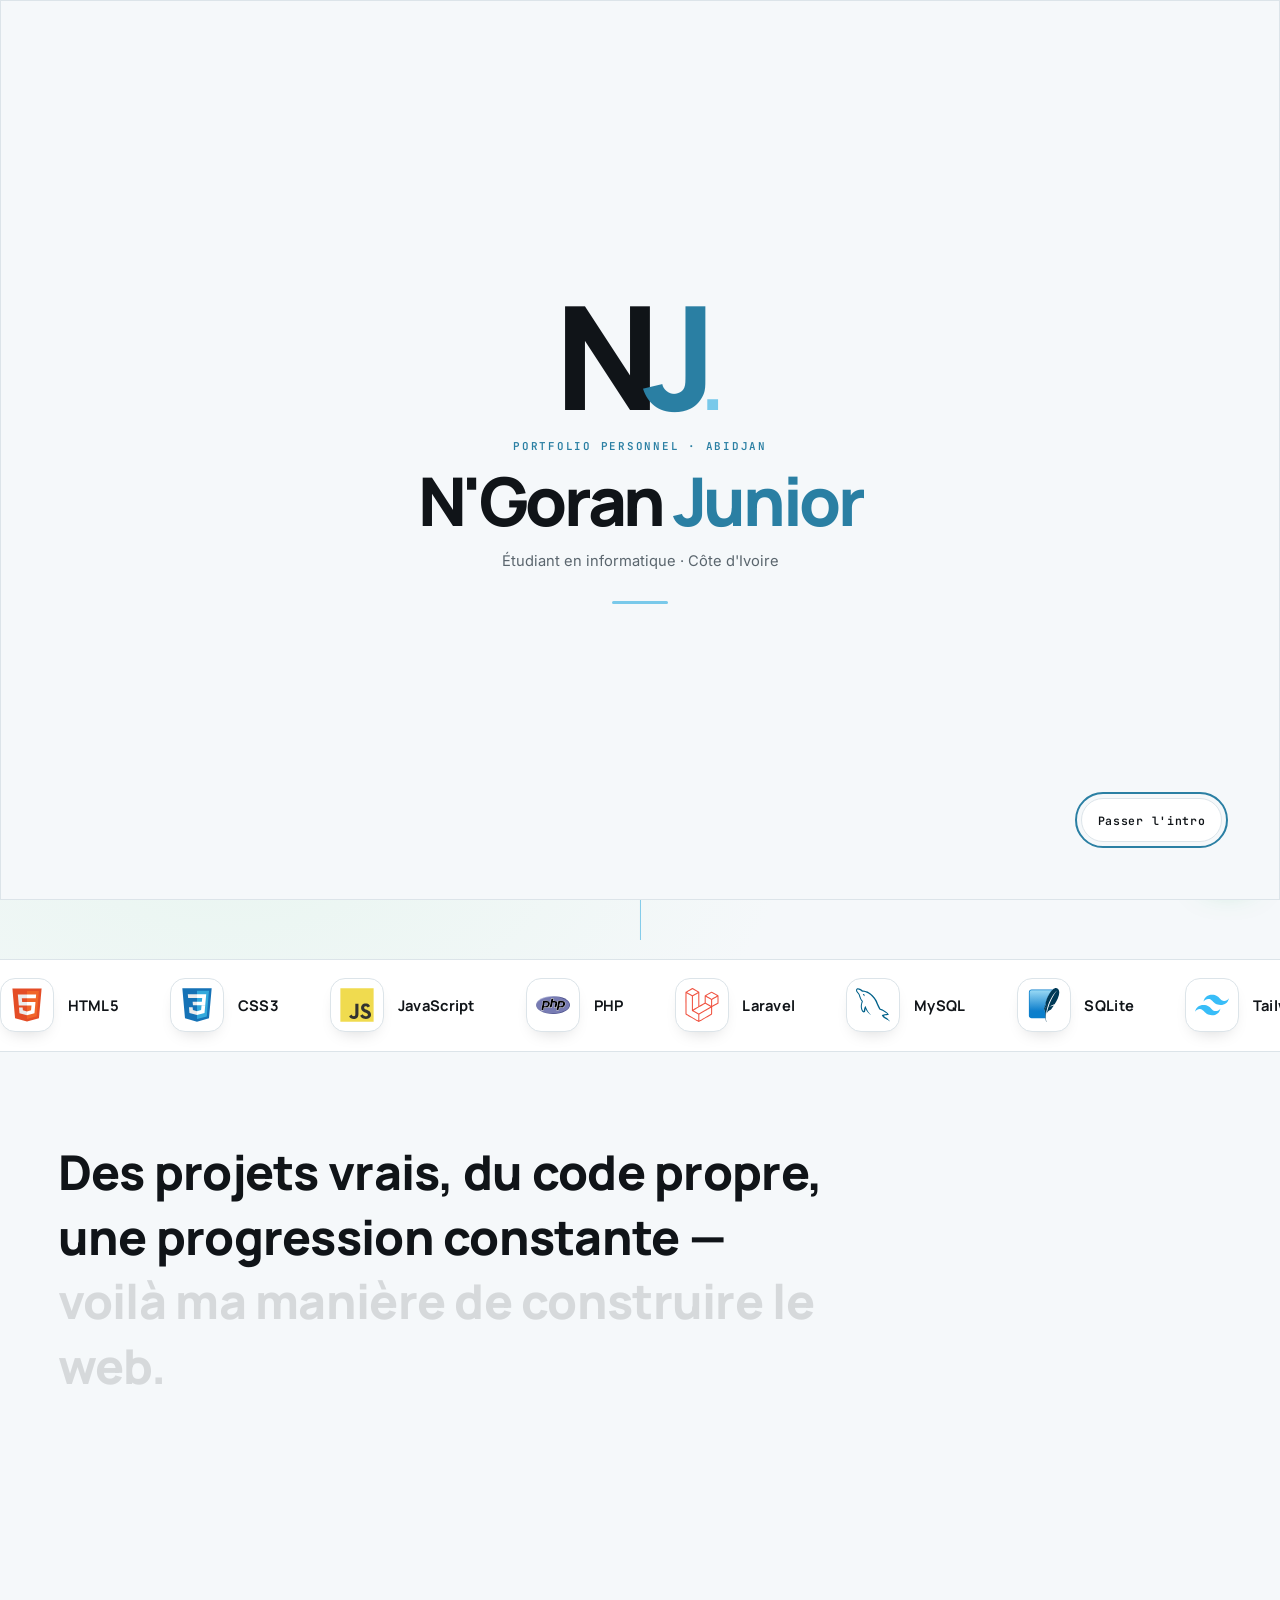
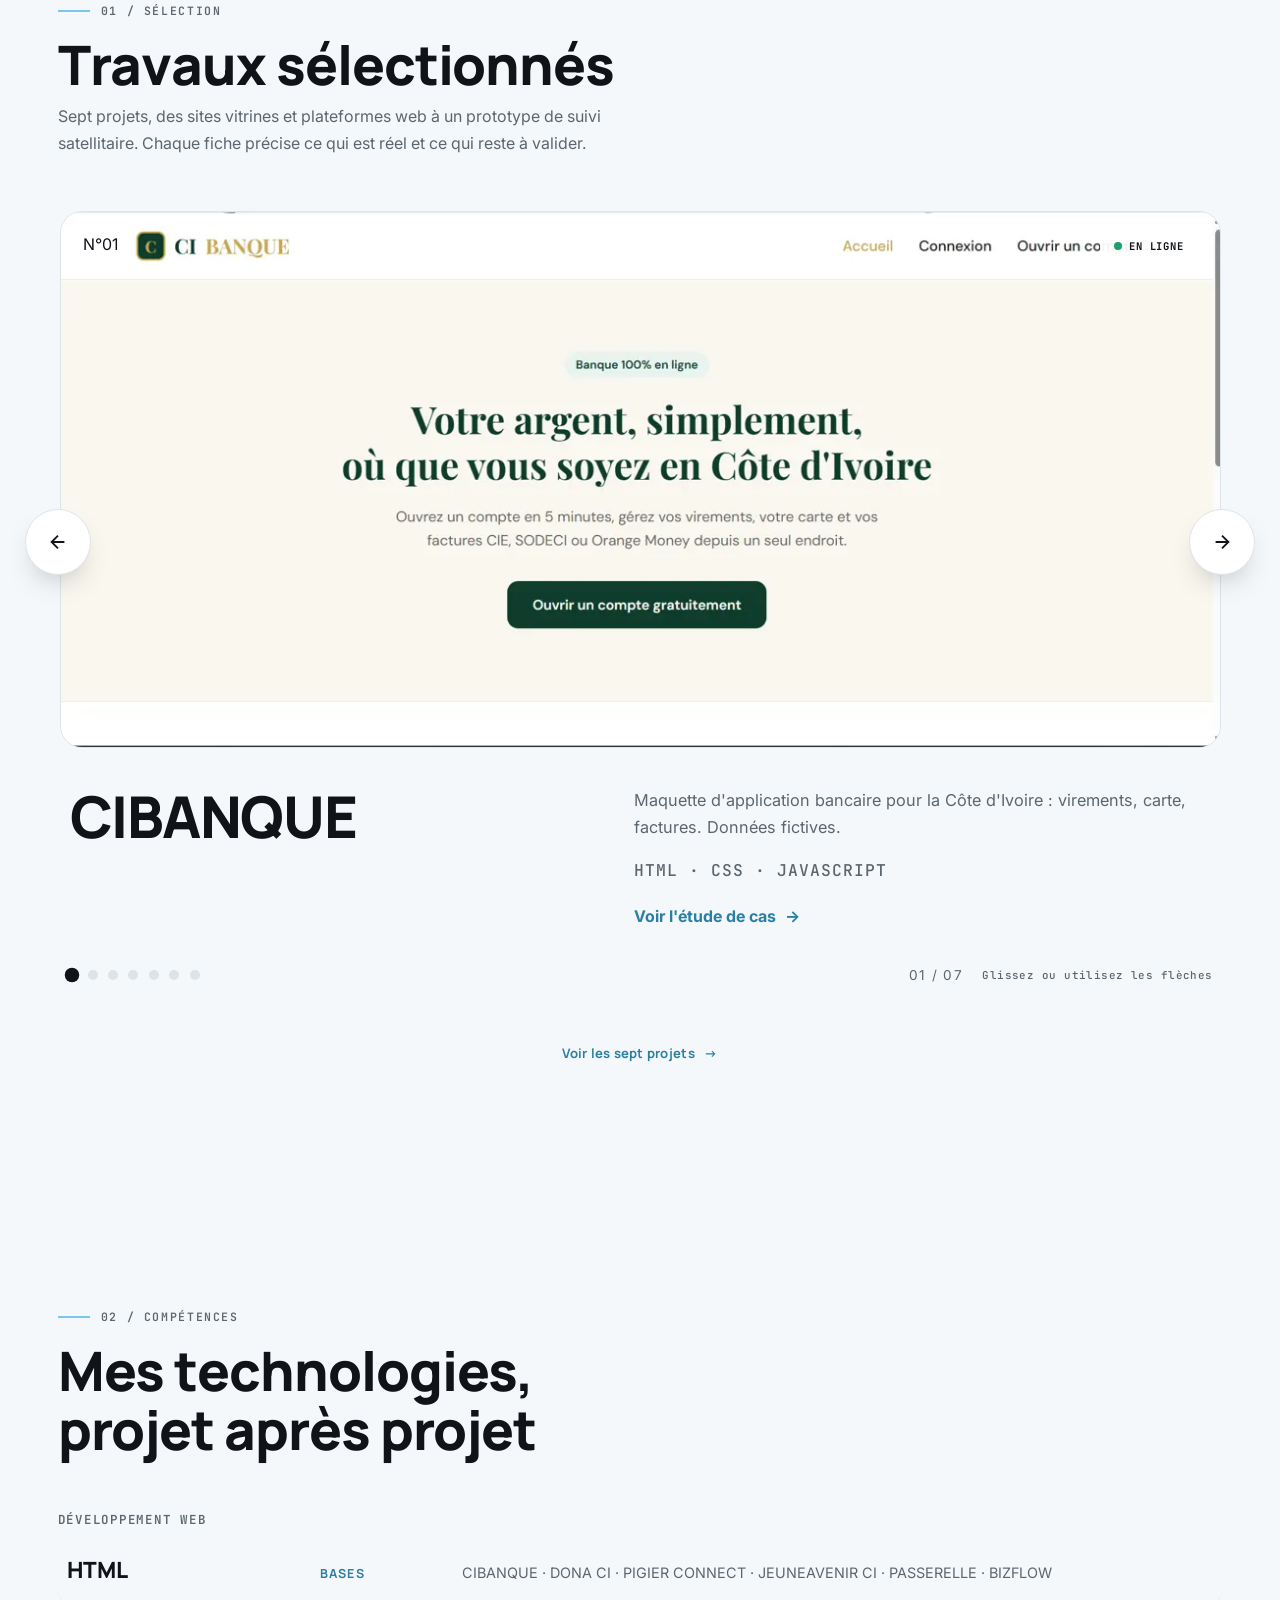
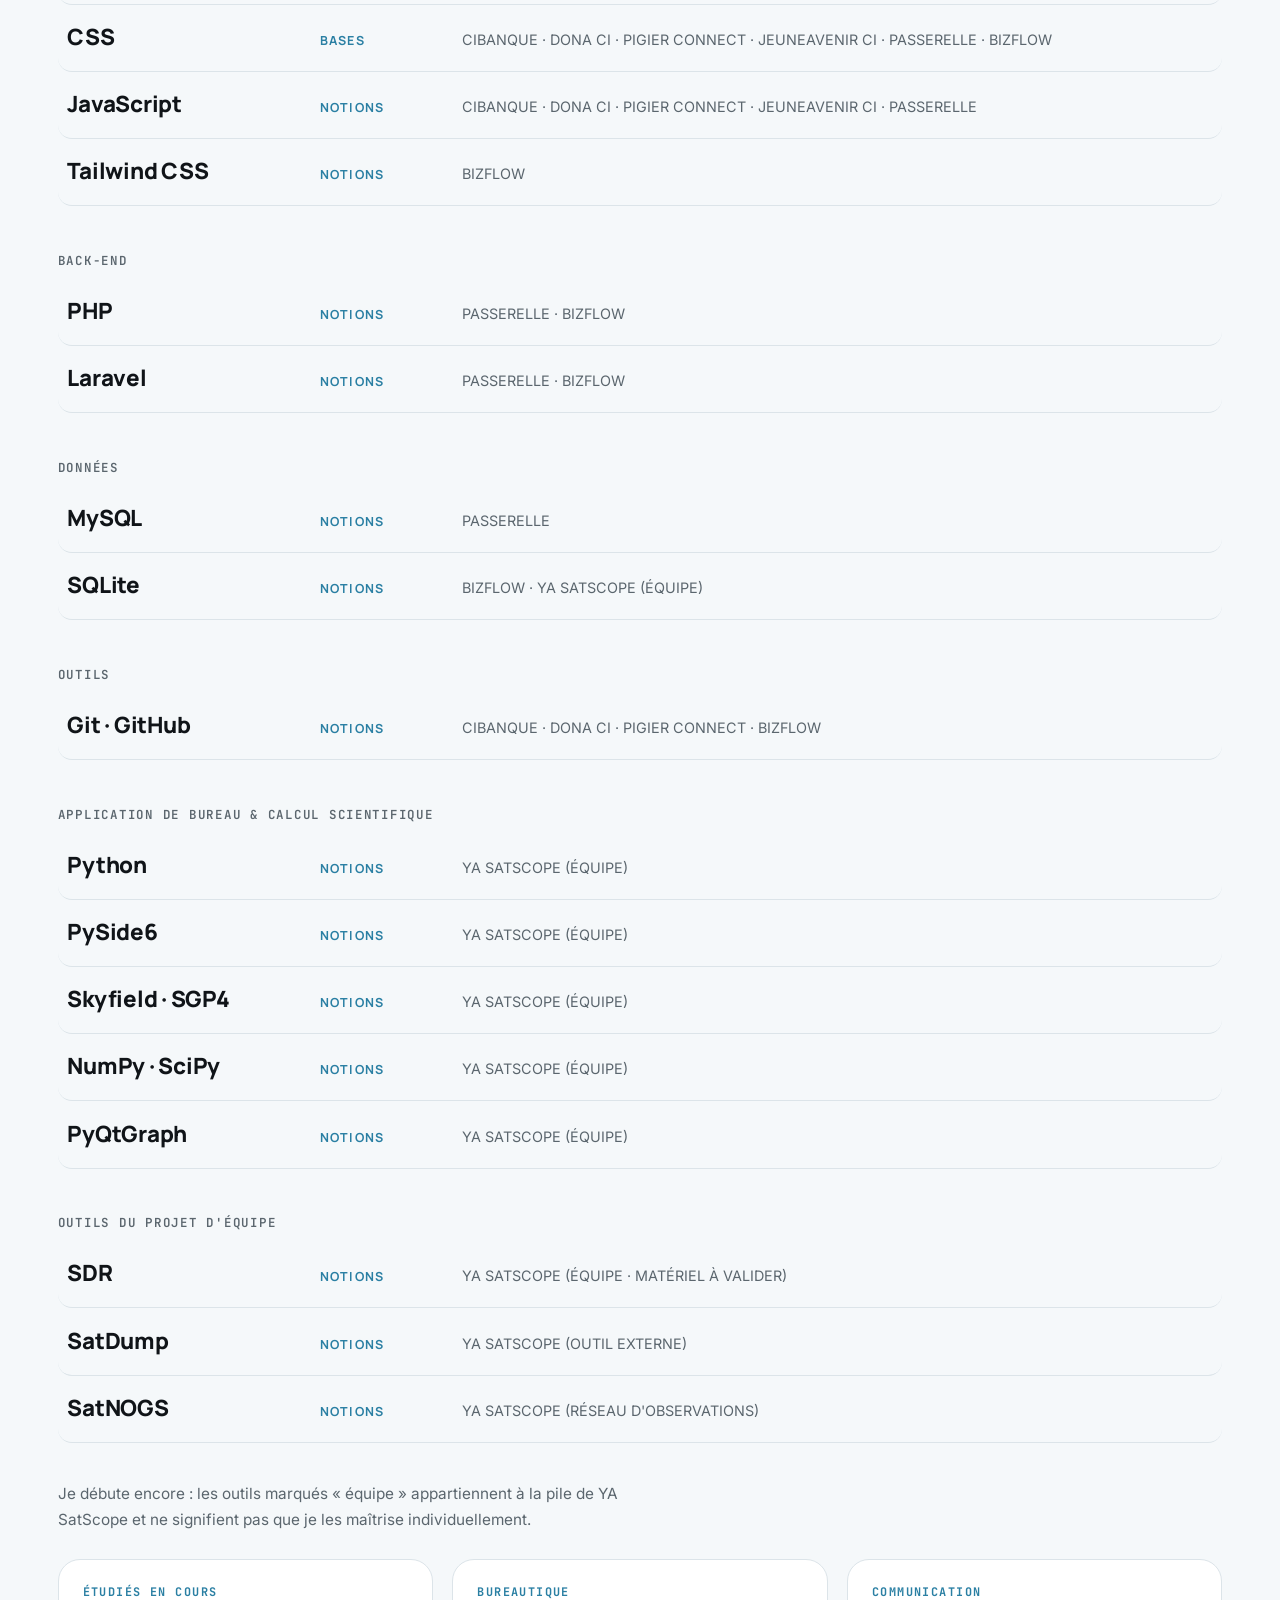
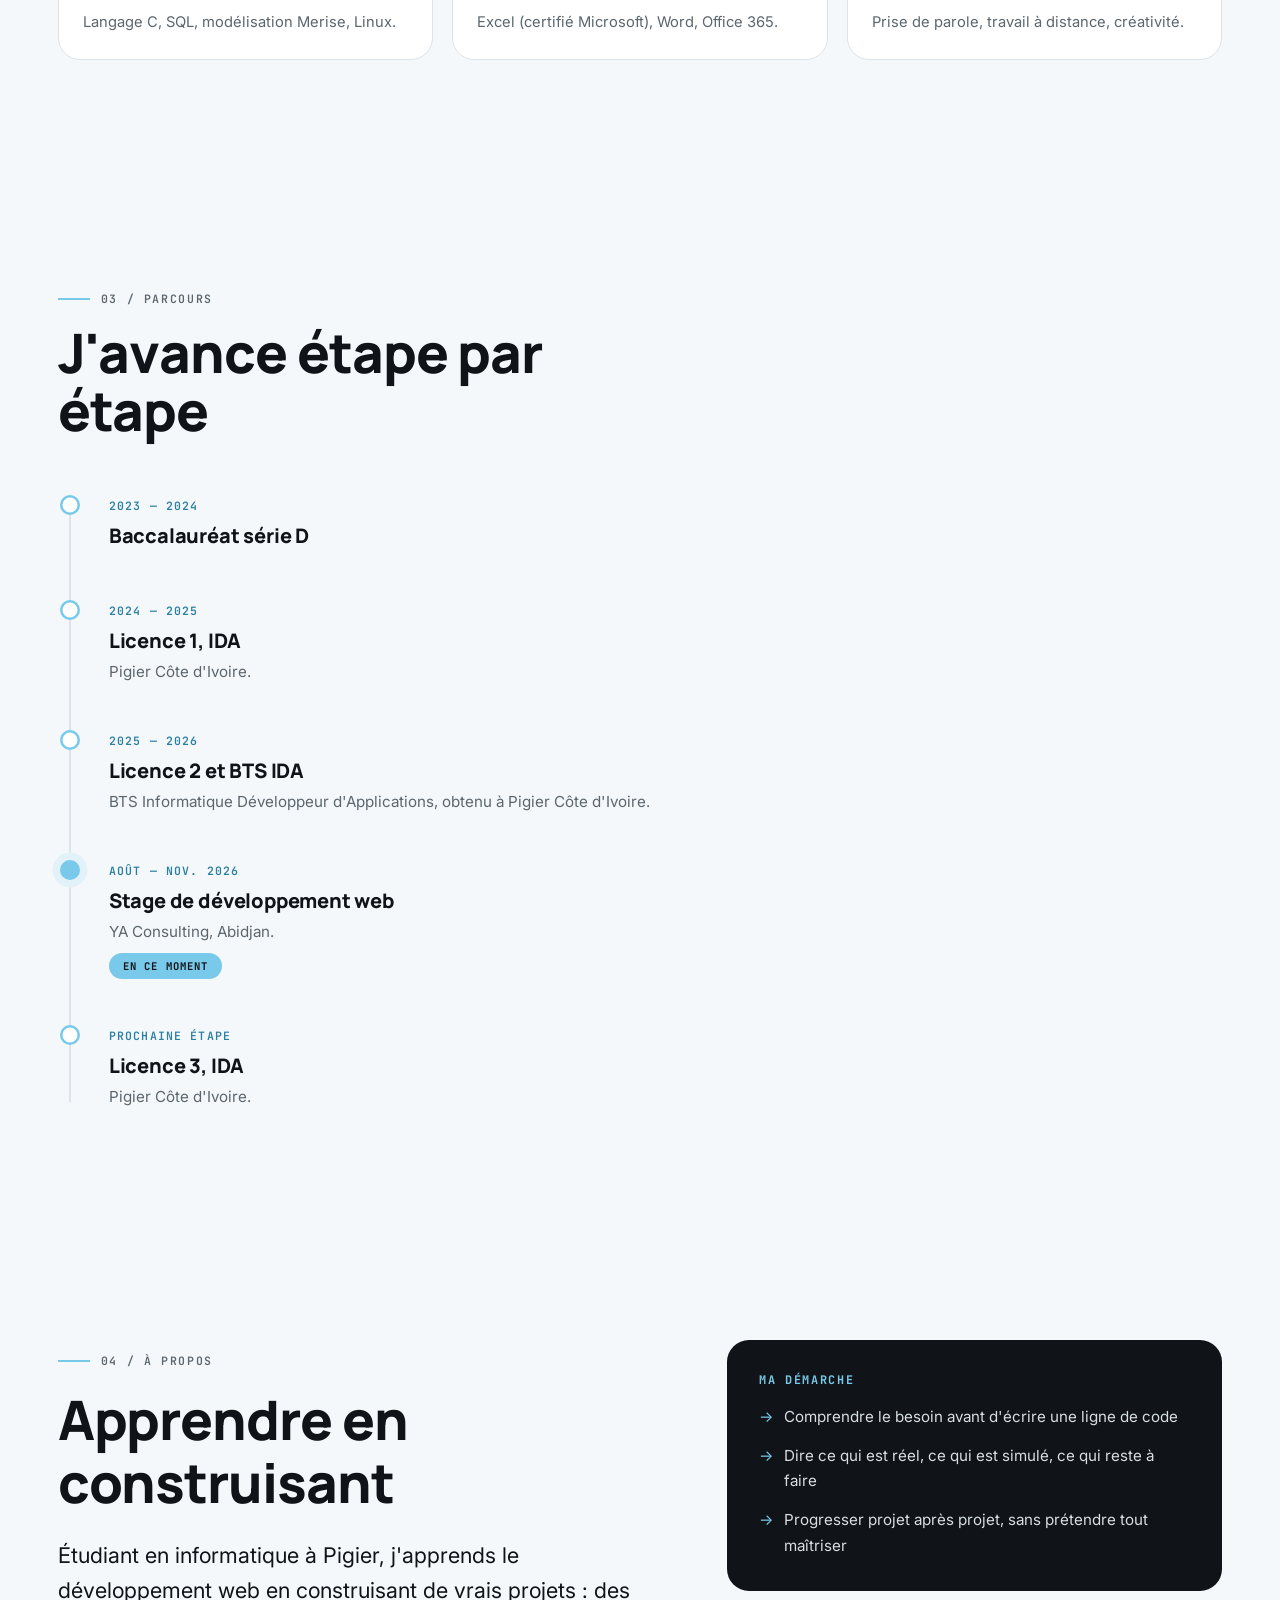
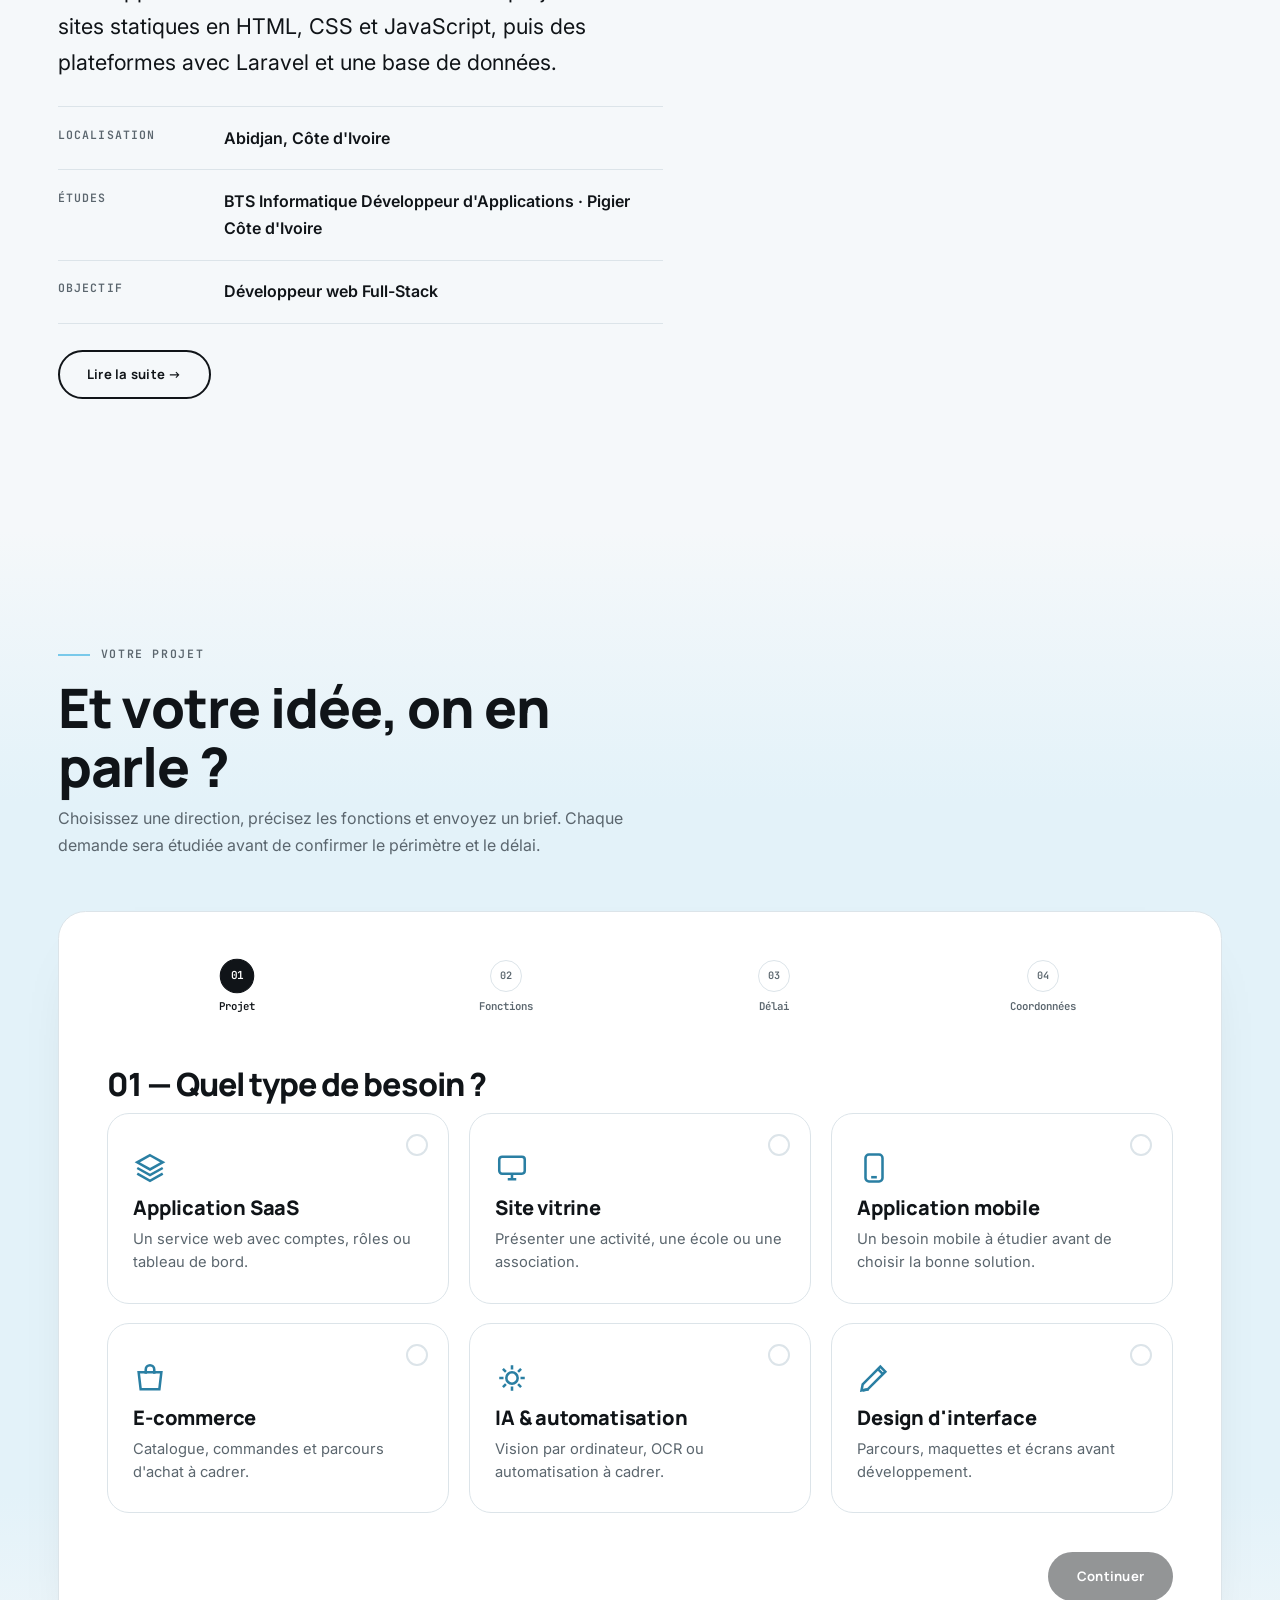
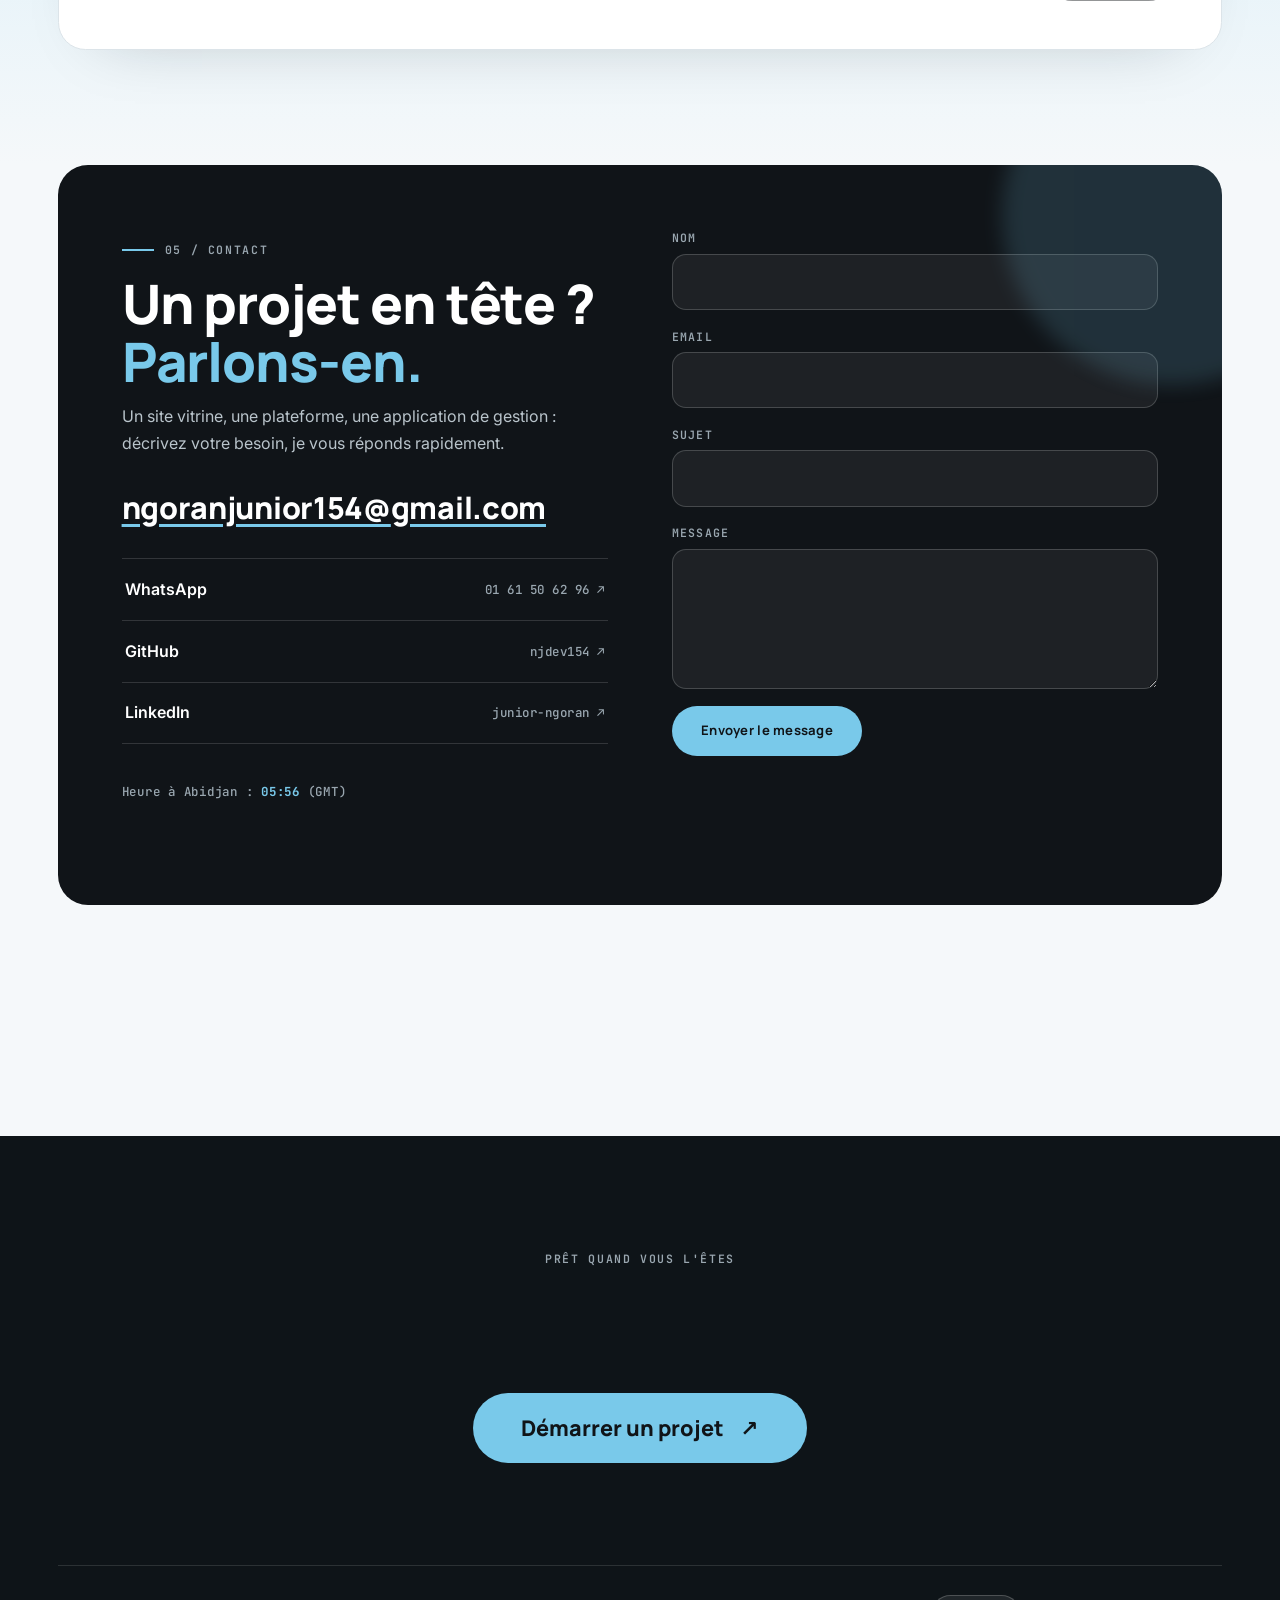
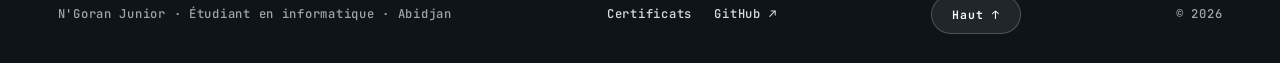
==== commit e02ae0dc: "Optimiser les captures YA SatScope et fluidifier les animations" ====
--- a/index.html
+++ b/index.html
@@ -181,7 +181,7 @@
         </article>
         <article class="sc-slide" data-project="ya-satscope">
           <a class="sc-link" href="projets/ya-satscope.html" data-cursor="VOIR" tabindex="-1">
-            <figure class="sc-media"><img src="assets/images/ya-satscope/01-accueil.png" alt="Écran d'accueil de YA SatScope" data-alt-en="YA SatScope home screen" width="1600" height="1000" loading="lazy"><span class="no">N°07</span><span class="chip wip"><i></i><span data-i18n="status.wip">En cours</span></span></figure>
+            <figure class="sc-media"><img src="assets/images/ya-satscope/01-accueil.webp" srcset="assets/images/ya-satscope/01-accueil-mobile.webp 800w, assets/images/ya-satscope/01-accueil.webp 1600w" sizes="(max-width: 760px) 100vw, 1000px" alt="Écran d'accueil de YA SatScope" data-alt-en="YA SatScope home screen" width="1600" height="1000" loading="lazy" decoding="async"><span class="no">N°07</span><span class="chip wip"><i></i><span data-i18n="status.wip">En cours</span></span></figure>
             <div class="sc-info">
               <h3>YA SATSCOPE</h3>
               <div class="sc-desc"><p data-i18n="yasatscope.d">Logiciel de suivi satellitaire et d'analyse du spectre conçu en équipe pendant mon stage.</p><p class="tags">Python · PySide6 · Skyfield · SQLite</p><span class="sc-more"><span data-i18n="car.more">Voir l'étude de cas</span><span class="arr" aria-hidden="true">→</span></span></div>
--- a/css/style.css
+++ b/css/style.css
@@ -83,7 +83,13 @@
   font:800 clamp(5.5rem,16vw,9rem)/.82 var(--font-title);letter-spacing:-.13em;
 }
 .intro-letter{display:inline-block}
-.intro-letter-n{color:var(--ink)}
+.intro-letter-n{position:relative;isolation:isolate;color:var(--ink)}
+.intro-letter-n::before,.intro-letter-n::after{
+  content:"";position:absolute;left:50%;top:88%;z-index:-1;
+  width:.24em;height:.08em;border:1.5px solid var(--accent-bright);
+  border-radius:50%;opacity:0;pointer-events:none;
+  transform:translateX(-50%) scaleX(.2)
+}
 .intro-letter-j{color:var(--accent)}
 .intro-period{color:var(--accent-bright);font-size:.55em;letter-spacing:0}
 .intro-kicker{margin:0 0 .65rem;color:var(--accent);font:600 .68rem/1.5 var(--font-mono);letter-spacing:.16em;text-transform:uppercase}
@@ -91,28 +97,40 @@
 .intro-logo em{color:var(--accent);font-style:normal}
 .intro-sub{margin:.85rem 0 0;color:var(--muted);font-size:.92rem}
 .intro-rule{width:3.5rem;height:3px;margin-top:1.7rem;border-radius:99px;background:var(--accent-bright);transform:scaleX(0);transform-origin:center}
-.intro.is-entering .intro-letter-n{animation:intro-n-in .62s var(--ease-expo) both}
-.intro.is-entering .intro-letter-j{animation:intro-j-in .62s var(--ease-expo) .3s both}
-.intro.is-entering .intro-period{animation:intro-dot-in .3s var(--ease) .78s both}
-.intro.is-entering .intro-kicker{animation:intro-item-in .48s var(--ease-expo) .68s both}
-.intro.is-entering .intro-logo{animation:intro-item-in .55s var(--ease-expo) .82s both}
-.intro.is-entering .intro-sub{animation:intro-item-in .5s var(--ease-expo) 1s both}
-.intro.is-entering .intro-rule{animation:intro-rule-in .5s var(--ease-expo) 1.12s both}
+.intro.is-entering .intro-letter-n{animation:intro-n-in 1.05s var(--ease-expo) both}
+.intro.is-entering .intro-letter-n::before{animation:intro-ripple 1s ease-out .82s both}
+.intro.is-entering .intro-letter-n::after{animation:intro-ripple 1s ease-out 1.05s both}
+.intro.is-entering .intro-letter-j{animation:intro-j-in .78s var(--ease-expo) 1.02s both}
+.intro.is-entering .intro-period{animation:intro-dot-in .34s var(--ease) 1.72s both}
+.intro.is-entering .intro-kicker{animation:intro-item-in .48s var(--ease-expo) 1.92s both}
+.intro.is-entering .intro-logo{animation:intro-item-in .58s var(--ease-expo) 2.16s both}
+.intro.is-entering .intro-sub{animation:intro-item-in .52s var(--ease-expo) 2.48s both}
+.intro.is-entering .intro-rule{animation:intro-rule-in .5s var(--ease-expo) 2.76s both}
 .intro-skip{
   position:absolute;z-index:1;right:var(--pad);bottom:var(--pad);
   min-height:44px;padding:.65rem 1rem;border:1px solid var(--line);
   border-radius:99px;background:var(--surface);color:var(--ink);cursor:pointer;
   font:600 .72rem/1 var(--font-mono);letter-spacing:.06em;
-  transition:border-color .25s,color .25s,transform .25s var(--ease);
+  transition:border-color .4s,color .4s,transform .4s var(--ease);
 }
 .intro-skip:hover{border-color:var(--accent);color:var(--accent);transform:translateY(-2px)}
-.intro.is-leaving::before{animation:intro-bg-out .7s ease forwards}
-.intro.is-leaving .intro-inner,.intro.is-leaving .intro-skip{animation:intro-content-out .35s ease forwards}
-@keyframes intro-n-in{from{opacity:0;transform:translateX(-1.3rem)}to{opacity:1;transform:none}}
-@keyframes intro-j-in{from{opacity:0;transform:translateX(1.3rem)}to{opacity:1;transform:none}}
+.intro.is-leaving::before{animation:intro-bg-out .65s ease forwards}
+.intro.is-leaving .intro-inner,.intro.is-leaving .intro-skip{animation:intro-content-out .5s ease forwards}
+@keyframes intro-n-in{
+  0%{opacity:0;transform:translateY(-.8em) scale(.94)}
+  62%{opacity:1;transform:translateY(.08em) scale(1.02)}
+  82%{transform:translateY(-.025em) scale(.995)}
+  100%{opacity:1;transform:none}
+}
+@keyframes intro-j-in{from{opacity:0;transform:translateY(.42em) scale(.97)}to{opacity:1;transform:none}}
 @keyframes intro-dot-in{from{opacity:0;transform:scale(.3)}to{opacity:1;transform:scale(1)}}
 @keyframes intro-item-in{from{opacity:0;transform:translateY(16px)}to{opacity:1;transform:none}}
 @keyframes intro-rule-in{to{transform:scaleX(1)}}
+@keyframes intro-ripple{
+  0%{opacity:0;transform:translateX(-50%) scaleX(.2)}
+  18%{opacity:.72}
+  100%{opacity:0;transform:translateX(-50%) scaleX(4.5)}
+}
 @keyframes intro-bg-out{to{opacity:0}}
 @keyframes intro-content-out{to{opacity:0;transform:translateY(-.5rem)}}
 @media (max-width:560px){
@@ -196,7 +214,7 @@
   font:700 .82rem/1 var(--font-title);letter-spacing:.02em;text-decoration:none;
   border:2px solid transparent;cursor:pointer;
   transform:translate(var(--magnet-x,0px),var(--magnet-y,0px));
-  transition:all .3s var(--ease);
+  transition:all .4s var(--ease);
 }
 .btn-solid{background:var(--ink);color:#fff}
 .btn-solid:hover{background:var(--accent);box-shadow:0 12px 30px -10px rgba(42,127,163,.55)}
@@ -204,7 +222,7 @@
 .btn-line:hover{background:var(--ink);color:#fff}
 .btn-accent{background:var(--accent-bright);color:var(--ink)}
 .btn-accent:hover{box-shadow:0 12px 30px -10px rgba(121,201,234,.8)}
-.btn .arr{transition:transform .25s var(--ease)}
+.btn .arr{transition:transform .4s var(--ease)}
 .btn:hover .arr{transform:translate(3px,-3px)}
 @media (hover:hover) and (pointer:fine){
   .btn:hover{transform:translate(var(--magnet-x,0px),var(--magnet-y,0px)) translateY(-3px) scale(1.02)}
@@ -239,13 +257,13 @@
   box-shadow:0 18px 42px -28px rgba(16,20,24,.22);
   transform:perspective(900px) rotateX(var(--photo-tilt-x,0deg)) rotateY(var(--photo-tilt-y,0deg)) translateY(var(--photo-lift,0px));
   transform-style:preserve-3d;will-change:transform;
-  transition:transform .32s var(--ease),box-shadow .3s var(--ease),border-color .3s;
+  transition:transform .4s var(--ease),box-shadow .4s var(--ease),border-color .4s;
 }
 .portrait .ph:hover{border-color:var(--accent-bright);box-shadow:0 28px 54px -28px rgba(16,20,24,.36)}
 .portrait .ph img{
   width:100%;aspect-ratio:1/1.04;object-fit:cover;object-position:center 42%;
   transform:scale(1.035) translate3d(var(--photo-pan-x,0px),var(--photo-pan-y,0px),0);
-  transition:transform .24s var(--ease);
+  transition:transform .4s var(--ease);
 }
 .portrait figcaption{
   display:flex;justify-content:space-between;margin-top:.9rem;
@@ -278,7 +296,7 @@
   border:1.5px solid var(--line);background:var(--surface);color:var(--muted);
   font:600 .74rem/1 var(--font-mono);letter-spacing:.08em;text-transform:uppercase;
   padding:.75rem 1.25rem;border-radius:99px;cursor:pointer;
-  transition:all .25s var(--ease);
+  transition:all .4s var(--ease);
 }
 .fbtn:hover{border-color:var(--ink);color:var(--ink)}
 .fbtn[aria-pressed="true"]{background:var(--ink);border-color:var(--ink);color:#fff}
@@ -286,18 +304,18 @@
 .card{
   display:block;background:var(--surface);border:1px solid var(--line);border-radius:var(--radius);
   overflow:hidden;text-decoration:none;color:inherit;
-  transition:transform .3s var(--ease),box-shadow .3s,opacity .3s;
+  transition:transform .4s var(--ease),box-shadow .4s,opacity .4s;
 }
 .card.hide{display:none}
 .card figure{margin:0;position:relative;overflow:hidden;aspect-ratio:2.16/1;background:#EEF2F4}
-.card figure img{width:100%;height:100%;object-fit:cover;object-position:center;transition:transform .3s var(--ease)}
+.card figure img{width:100%;height:100%;object-fit:cover;object-position:center;transition:transform .4s var(--ease)}
 .card-ya-satscope figure{aspect-ratio:16/10}
 @media (hover:hover) and (pointer:fine){
   .card:hover{transform:translateY(-5px) scale(1.01);box-shadow:0 28px 54px -22px rgba(16,20,24,.28)}
   .card:hover figure img{transform:scale(1.045)}
 }
 .titre-vague__mot{display:inline-block;white-space:nowrap}
-.titre-vague__lettre{display:inline-block;transition:transform .3s var(--ease);transition-delay:0ms}
+.titre-vague__lettre{display:inline-block;transition:transform .4s var(--ease);transition-delay:0ms}
 @media (hover:hover) and (pointer:fine){
   .titre-vague:hover .titre-vague__lettre{transform:translateY(-.14em);transition-delay:calc(var(--titre-index) * 50ms)}
 }
@@ -315,7 +333,7 @@
 @keyframes pulse{0%,100%{opacity:1}50%{opacity:.35}}
 .card-body{padding:1.6rem 1.7rem 1.8rem}
 .card-body h3{font:800 1.45rem/1.15 var(--font-title);letter-spacing:-.01em;margin:0 0 .5rem;display:flex;align-items:center;justify-content:space-between;gap:1rem}
-.card-body h3 .arr{color:var(--accent);transition:transform .3s var(--ease);font-size:1.2em}
+.card-body h3 .arr{color:var(--accent);transition:transform .4s var(--ease);font-size:1.2em}
 .card:hover h3 .arr{transform:translate(4px,-4px)}
 .card-body p{color:var(--muted);margin:0 0 1rem;font-size:.96rem}
 .tags{font:500 .72rem/1.6 var(--font-mono);letter-spacing:.06em;text-transform:uppercase;color:var(--accent)}
@@ -428,7 +446,7 @@
   font:800 clamp(1rem,2.4vw,1.35rem)/1 var(--font-title);text-decoration:none;
   padding:1.5rem 3rem;border-radius:99px;
   transform:translate(var(--magnet-x,0px),var(--magnet-y,0px));
-  transition:all .3s var(--ease);
+  transition:all .4s var(--ease);
 }
 .btn-giant:hover{box-shadow:0 24px 60px -18px rgba(121,201,234,.7)}
 @media (hover:hover) and (pointer:fine){
@@ -447,7 +465,7 @@
   width:60px;height:60px;border-radius:50%;background:#22b358;color:#fff;
   display:flex;align-items:center;justify-content:center;text-decoration:none;
   box-shadow:0 14px 34px -10px rgba(34,179,88,.7);
-  transition:transform .3s var(--ease);
+  transition:transform .4s var(--ease);
 }
 .wa-float:hover{transform:scale(1.12) rotate(6deg)}
 .wa-float svg{width:30px;height:30px}
@@ -492,7 +510,7 @@
 .next-case{
   display:flex;align-items:center;justify-content:space-between;gap:1rem;
   background:var(--ink);color:#fff;border-radius:var(--radius);padding:1.8rem 2rem;
-  text-decoration:none;transition:transform .3s var(--ease);
+  text-decoration:none;transition:transform .4s var(--ease);
 }
 .next-case:hover{transform:translateY(-4px)}
 .next-case span{font:600 .72rem var(--font-mono);letter-spacing:.12em;text-transform:uppercase;color:var(--accent-bright);display:block;margin-bottom:.3rem}
@@ -504,7 +522,7 @@
 .cert{
   display:flex;gap:1.4rem;align-items:center;background:var(--surface);
   border:1px solid var(--line);border-radius:var(--radius);padding:1.5rem 1.7rem;text-decoration:none;color:inherit;
-  transition:transform .3s var(--ease),box-shadow .3s;
+  transition:transform .4s var(--ease),box-shadow .4s;
 }
 .cert:hover{transform:translateY(-4px);box-shadow:0 20px 44px -20px rgba(16,20,24,.25)}
 .cert .seal{
@@ -516,8 +534,8 @@
 .cert .arr{margin-left:auto;color:var(--accent);font-size:1.4rem;flex:none}
 
 /* ---------- 15. Révélations ---------- */
-.reveal{opacity:1;transform:none;transition:opacity .6s var(--ease),transform .6s var(--ease-expo);transition-delay:var(--d,0s)}
-.card.reveal{transition:opacity .3s var(--ease),transform .3s var(--ease),box-shadow .3s}
+.reveal{opacity:1;transform:none;transition:opacity .75s var(--ease),transform .75s var(--ease-expo);transition-delay:var(--d,0s)}
+.card.reveal{transition:opacity .4s var(--ease),transform .4s var(--ease),box-shadow .4s}
 .motion-ready .reveal:not(.in){opacity:0;transform:translateY(22px)}
 .reveal.in{opacity:1;transform:none}
 @media (hover:hover) and (pointer:fine){
@@ -749,12 +767,12 @@
   position:relative;text-align:left;background:var(--surface);border:1.5px solid var(--line);
   min-height:180px;border-radius:var(--radius);padding:1.8rem 1.6rem;cursor:pointer;color:var(--ink);
   display:grid;gap:.5rem;align-content:start;font:inherit;
-  transition:transform .3s var(--ease),border-color .3s,background .3s,color .3s,box-shadow .3s;
+  transition:transform .4s var(--ease),border-color .4s,background .4s,color .4s,box-shadow .4s;
 }
 .pj-card:hover{transform:translateY(-6px);border-color:var(--accent)}
-.pj-card svg{width:34px;height:34px;color:var(--accent);margin:.5rem 0 .2rem;transition:transform .3s var(--ease)}
+.pj-card svg{width:34px;height:34px;color:var(--accent);margin:.5rem 0 .2rem;transition:transform .4s var(--ease)}
 .pj-card:hover svg{transform:translateY(-3px) rotate(-5deg)}
-.pj-name{display:inline-block;font:800 1.25rem/1.2 var(--font-title);letter-spacing:-.01em;transition:translate .28s var(--ease)}
+.pj-name{display:inline-block;font:800 1.25rem/1.2 var(--font-title);letter-spacing:-.01em;transition:translate .4s var(--ease)}
 .pj-card:hover .pj-name{translate:4px 0}
 .pj-desc{color:var(--muted);font-size:.92rem;line-height:1.55}
 .pj-radio{position:absolute;top:1.25rem;right:1.25rem;width:22px;height:22px;border-radius:50%;border:2px solid var(--line);transition:all .3s var(--ease)}
@@ -768,7 +786,7 @@
 }
 .pj-label{font:600 .74rem/1.6 var(--font-mono);letter-spacing:.12em;text-transform:uppercase;color:var(--muted);margin:0 0 1rem}
 .pj-pills{display:flex;flex-wrap:wrap;gap:.7rem;margin-bottom:2.6rem}
-.pj-pill{border:1.5px solid var(--line);background:var(--surface);border-radius:99px;padding:.85rem 1.6rem;font:600 .82rem var(--font-title);color:var(--muted);cursor:pointer;transition:all .25s var(--ease)}
+.pj-pill{border:1.5px solid var(--line);background:var(--surface);border-radius:99px;padding:.85rem 1.6rem;font:600 .82rem var(--font-title);color:var(--muted);cursor:pointer;transition:all .4s var(--ease)}
 .pj-pill:hover{border-color:var(--ink);color:var(--ink);transform:translateY(-2px)}
 .pj-pill.selected{background:var(--ink);border-color:var(--ink);color:#fff}
 .pj-cta{display:flex;align-items:center;gap:1.5rem;flex-wrap:wrap}
@@ -780,17 +798,17 @@
 
 /* ---------- Vitrine projets (accueil) : un projet par vue ---------- */
 .showcase{position:relative;outline-offset:6px}
-.sc-viewport{overflow:hidden;border-radius:var(--radius);touch-action:pan-y;user-select:none;transition:height .45s var(--ease)}
-.sc-track{display:flex;align-items:flex-start;transition:transform .62s var(--ease-expo);will-change:transform}
+.sc-viewport{overflow:hidden;border-radius:var(--radius);touch-action:pan-y;user-select:none;transition:height .55s var(--ease)}
+.sc-track{display:flex;align-items:flex-start;transition:transform .72s var(--ease-expo);will-change:transform}
 .sc-slide{flex:0 0 100%;min-width:0;padding:2px}
 .sc-link{display:block;text-decoration:none;color:inherit}
 .sc-media{position:relative;margin:0;aspect-ratio:2.16/1;overflow:hidden;border-radius:var(--radius);border:1.5px solid var(--line);background:#EEF2F4}
-.sc-media img{width:100%;height:100%;object-fit:cover;object-position:center;transition:transform .3s var(--ease)}
+.sc-media img{width:100%;height:100%;object-fit:cover;object-position:center;transition:transform .4s var(--ease)}
 .sc-slide[data-project="ya-satscope"] .sc-media{aspect-ratio:16/10}
 .sc-media .no{position:absolute;top:1.2rem;left:1.4rem}
 .sc-media .chip{position:absolute;top:1.2rem;right:1.4rem}
 .sc-info{display:grid;grid-template-columns:1fr 1.1fr;gap:2.5rem;align-items:start;padding:2.4rem .6rem 0}
-.sc-info h3{font:800 clamp(2.2rem,4.5vw,3.6rem)/1.02 var(--font-title);letter-spacing:-.025em;margin:0;transition:translate .3s var(--ease),color .3s}
+.sc-info h3{font:800 clamp(2.2rem,4.5vw,3.6rem)/1.02 var(--font-title);letter-spacing:-.025em;margin:0;transition:translate .4s var(--ease),color .4s}
 .sc-link:hover .sc-info h3{translate:6px 0;color:var(--accent)}
 @media (hover:hover) and (pointer:fine){
   .sc-link:hover .sc-media img{transform:scale(1.045)}
@@ -798,21 +816,21 @@
 .sc-desc p{margin:0 0 1rem;color:var(--muted);font-size:1.02rem;line-height:1.65}
 .sc-desc .tags{margin-bottom:1.2rem}
 .sc-more{display:inline-flex;align-items:center;gap:.55rem;font-weight:700;color:var(--accent)}
-.sc-more .arr{transition:transform .3s var(--ease)}
+.sc-more .arr{transition:transform .4s var(--ease)}
 .sc-link:hover .sc-more .arr{transform:translateX(7px)}
 .sc-arrow{
   position:absolute;top:min(34vw,300px);width:66px;height:66px;border-radius:50%;
   background:var(--surface);border:1.5px solid var(--line);color:var(--ink);
   display:inline-flex;align-items:center;justify-content:center;cursor:pointer;z-index:2;
   box-shadow:0 14px 30px -14px rgba(16,20,24,.35);
-  transition:background .3s,color .3s,border-color .3s,transform .3s var(--ease);
+  transition:background .4s,color .4s,border-color .4s,transform .4s var(--ease);
 }
 .sc-arrow:hover{background:var(--ink);border-color:var(--ink);color:#fff;transform:scale(1.08)}
 .sc-prev{left:-33px}
 .sc-next{right:-33px}
 .sc-meta{display:flex;align-items:center;gap:1.2rem;margin-top:2rem;padding:0 .6rem}
 .sc-dots{display:flex;gap:.65rem;align-items:center}
-.sc-dot{width:10px;height:10px;border-radius:50%;border:0;background:var(--line);cursor:pointer;padding:0;transition:transform .3s var(--ease),background .3s}
+.sc-dot{width:10px;height:10px;border-radius:50%;border:0;background:var(--line);cursor:pointer;padding:0;transition:transform .4s var(--ease),background .4s}
 .sc-dot.active{background:var(--ink);transform:scale(1.45)}
 .sc-count{margin-left:auto;font-size:.85rem;color:var(--muted);letter-spacing:.1em}
 .sc-swipe-hint{display:block;color:var(--muted);font:500 .68rem/1.4 var(--font-mono);letter-spacing:.04em}
@@ -840,12 +858,12 @@
 .pj-progress li{
   display:flex;flex-direction:column;align-items:center;gap:.45rem;
   color:var(--muted);text-align:center;font:600 .67rem/1.35 var(--font-mono);
-  transition:color .25s var(--ease);
+  transition:color .4s var(--ease);
 }
 .pj-progress li>span:first-child{
   display:grid;place-items:center;width:2rem;height:2rem;border:1px solid var(--line);
   border-radius:50%;background:var(--surface);font-size:.64rem;
-  transition:background .3s var(--ease),border-color .3s,color .3s,transform .3s var(--ease);
+  transition:background .4s var(--ease),border-color .4s,color .4s,transform .4s var(--ease);
 }
 .pj-progress li.active{color:var(--ink)}
 .pj-progress li.active>span:first-child{background:var(--ink);border-color:var(--ink);color:#fff;transform:scale(1.08)}
@@ -853,7 +871,7 @@
 .pj-progress li.complete>span:first-child{background:var(--accent);border-color:var(--accent);color:#fff}
 .pj-panel{scroll-margin-top:6rem}
 .pj-panel[hidden],.pj-module-set[hidden]{display:none}
-.pj-panel:not([hidden]){animation:pj-panel-in .42s var(--ease-expo) both}
+.pj-panel:not([hidden]){animation:pj-panel-in .55s var(--ease-expo) both}
 @keyframes pj-panel-in{from{opacity:0;transform:translateY(12px)}to{opacity:1;transform:none}}
 .pj-stepname{
   margin:0 0 .65rem;color:var(--ink);
@@ -868,7 +886,7 @@
 .pj-module{
   min-height:54px;padding:.9rem 1rem;border:1px solid var(--line);border-radius:14px;
   background:var(--bg);color:var(--ink);text-align:left;font:600 .9rem/1.4 var(--font-body);
-  cursor:pointer;transition:transform .25s var(--ease),border-color .25s,background .25s,color .25s,box-shadow .25s;
+  cursor:pointer;transition:transform .4s var(--ease),border-color .4s,background .4s,color .4s,box-shadow .4s;
 }
 .pj-module:hover{transform:translateY(-2px);border-color:var(--accent)}
 .pj-module[aria-pressed="true"]{border-color:var(--ink);background:var(--ink);color:#fff;box-shadow:0 12px 24px -16px rgba(16,20,24,.65)}
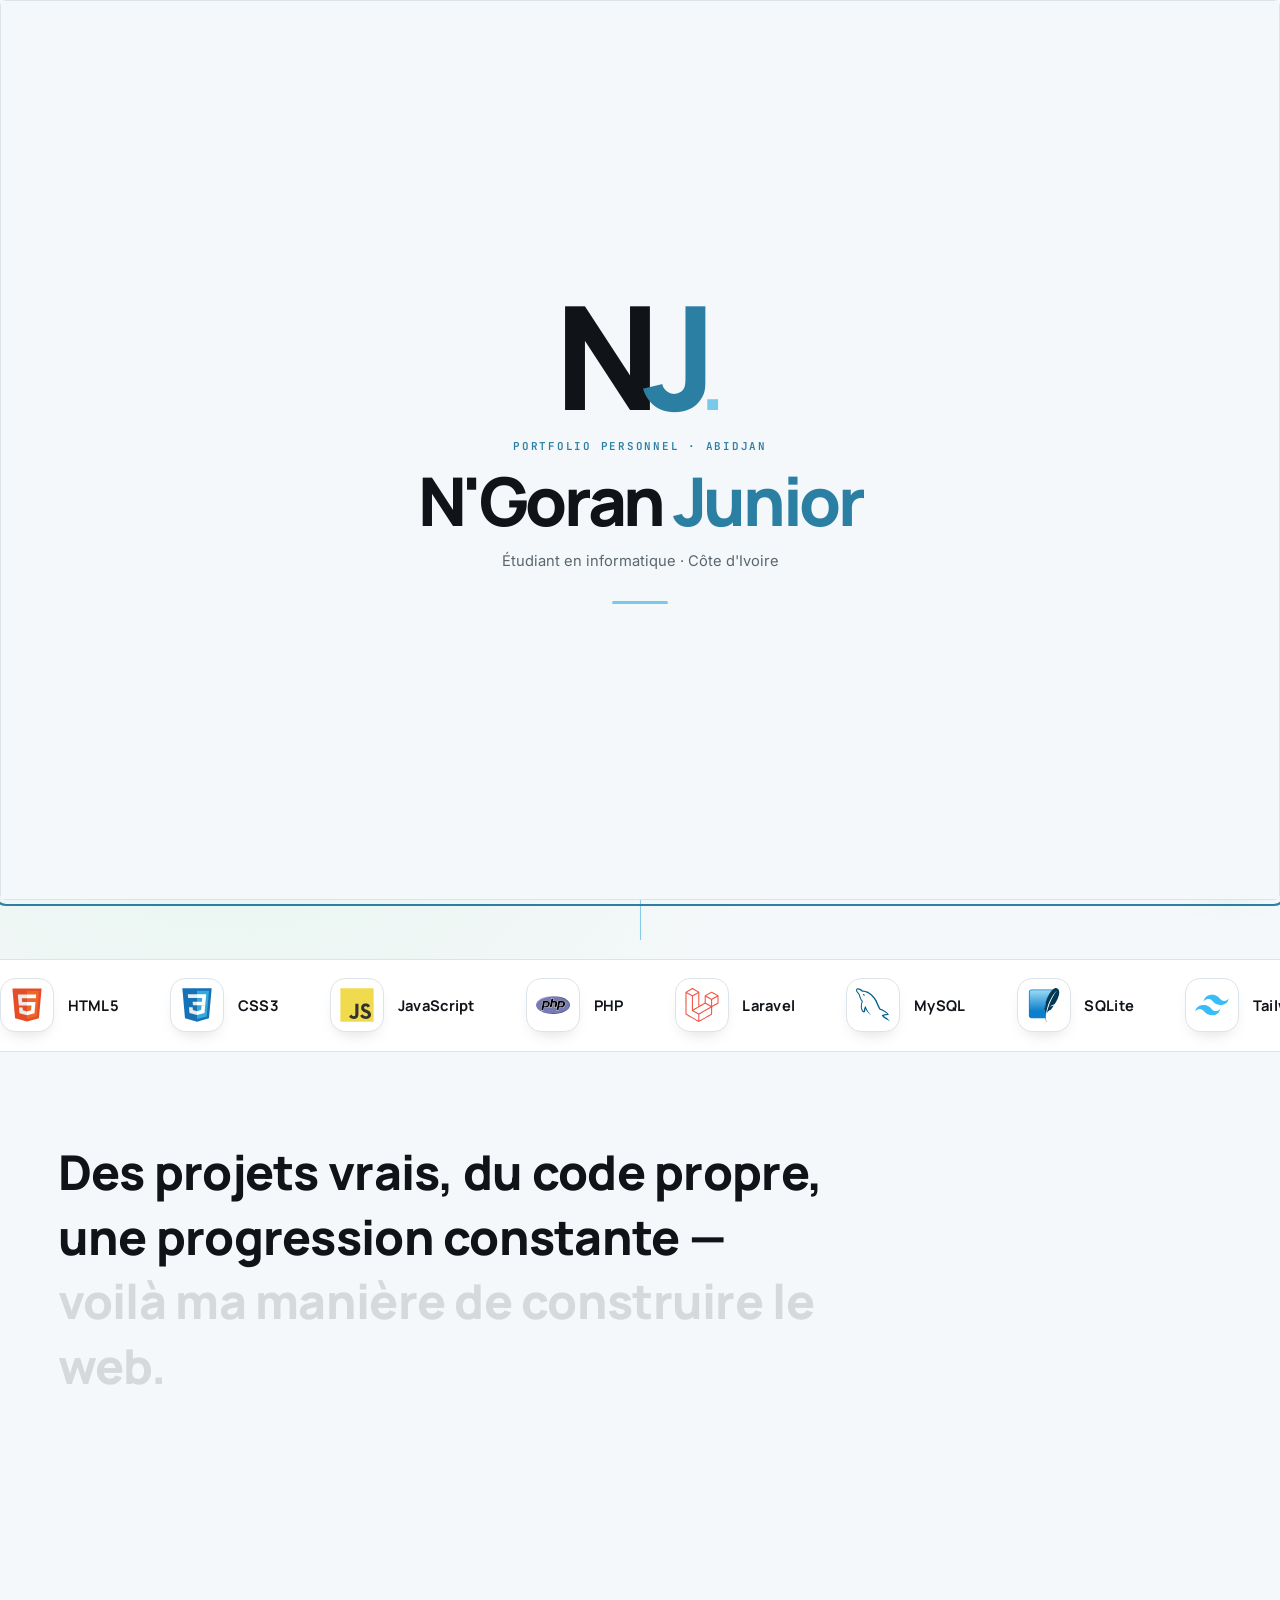
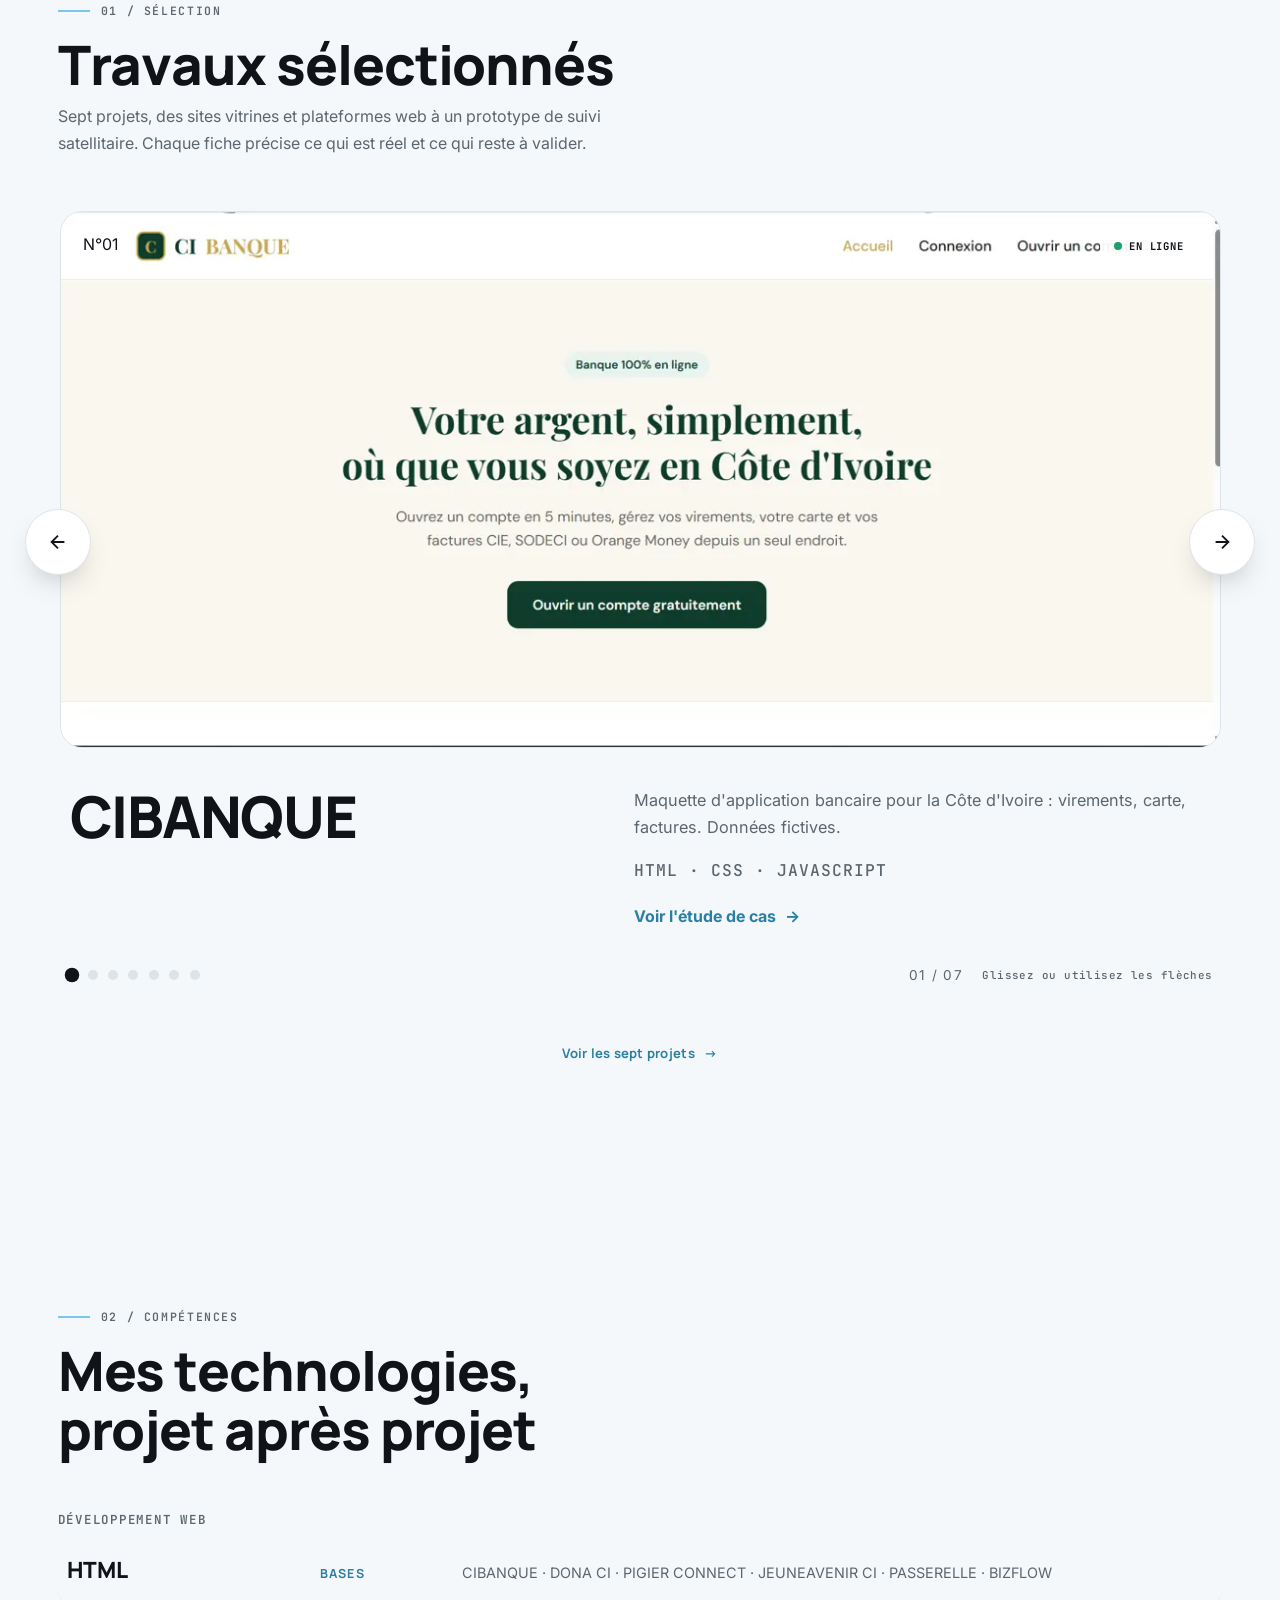
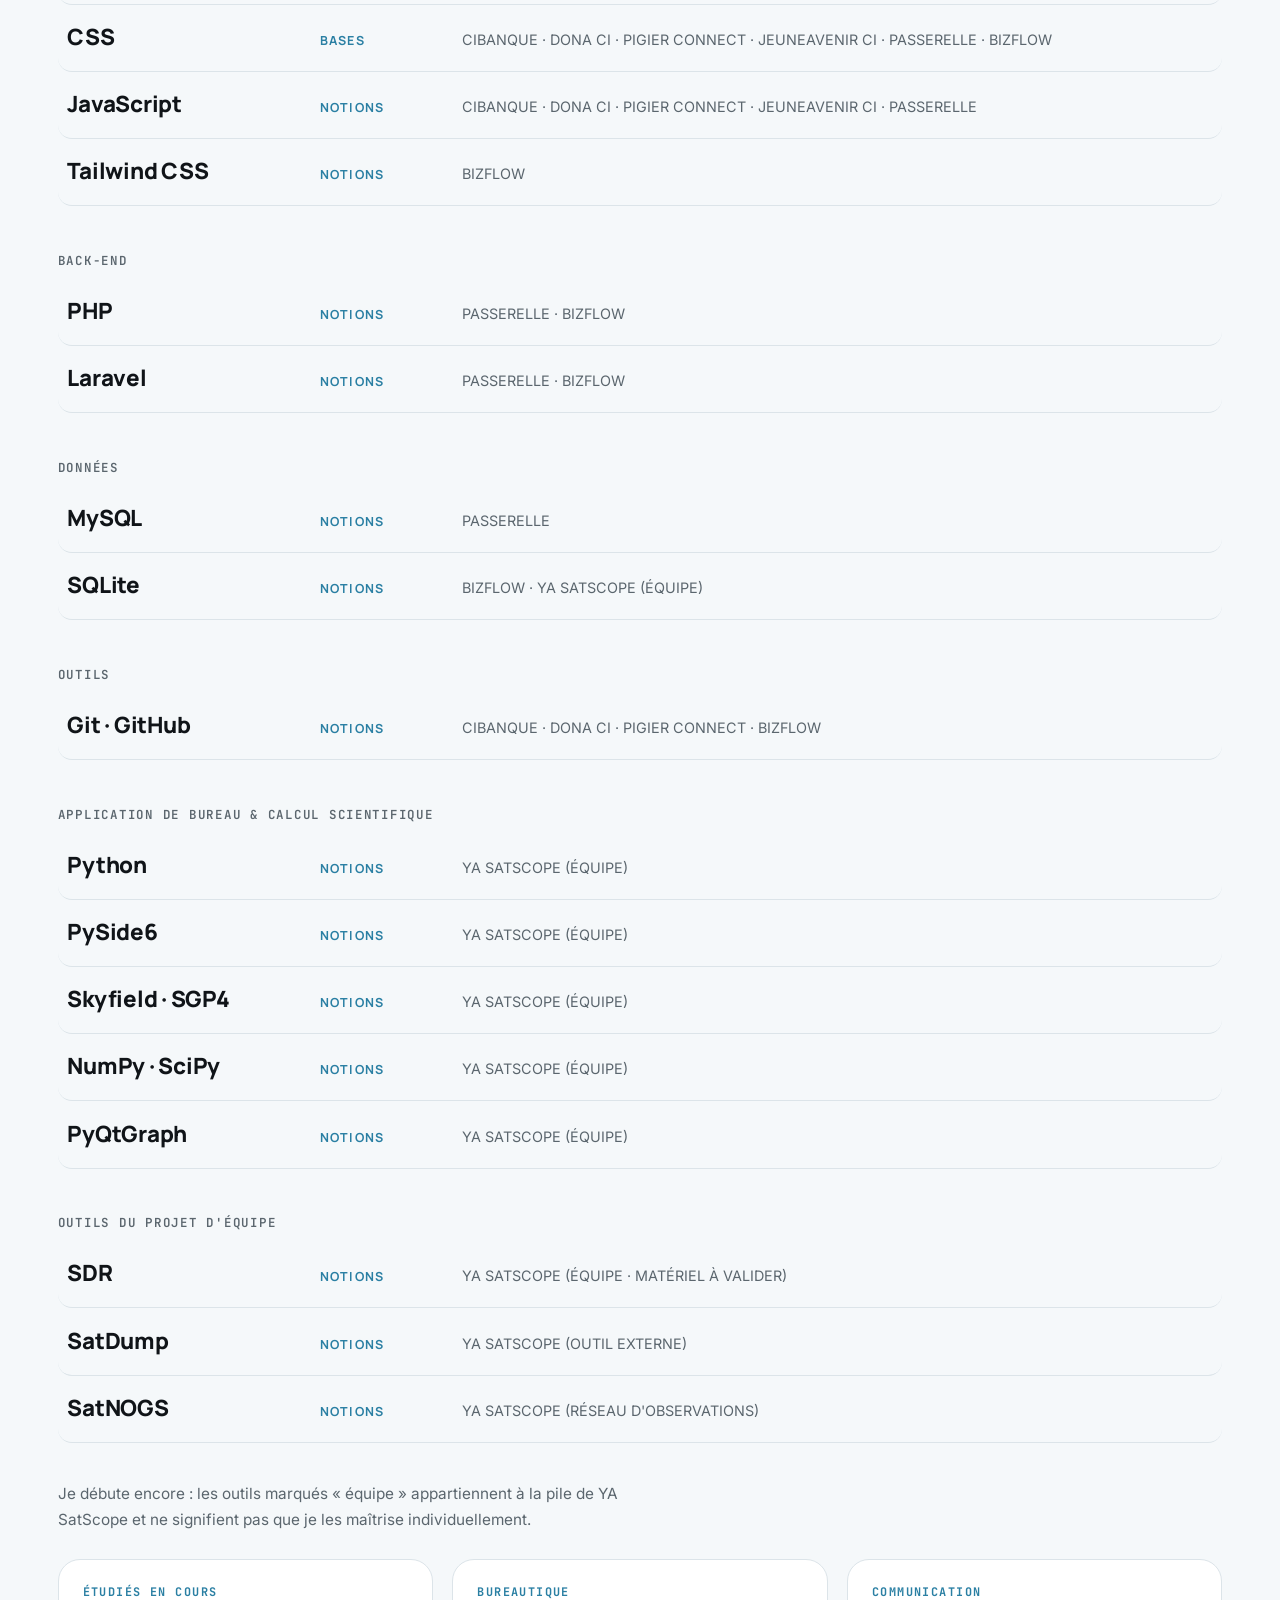
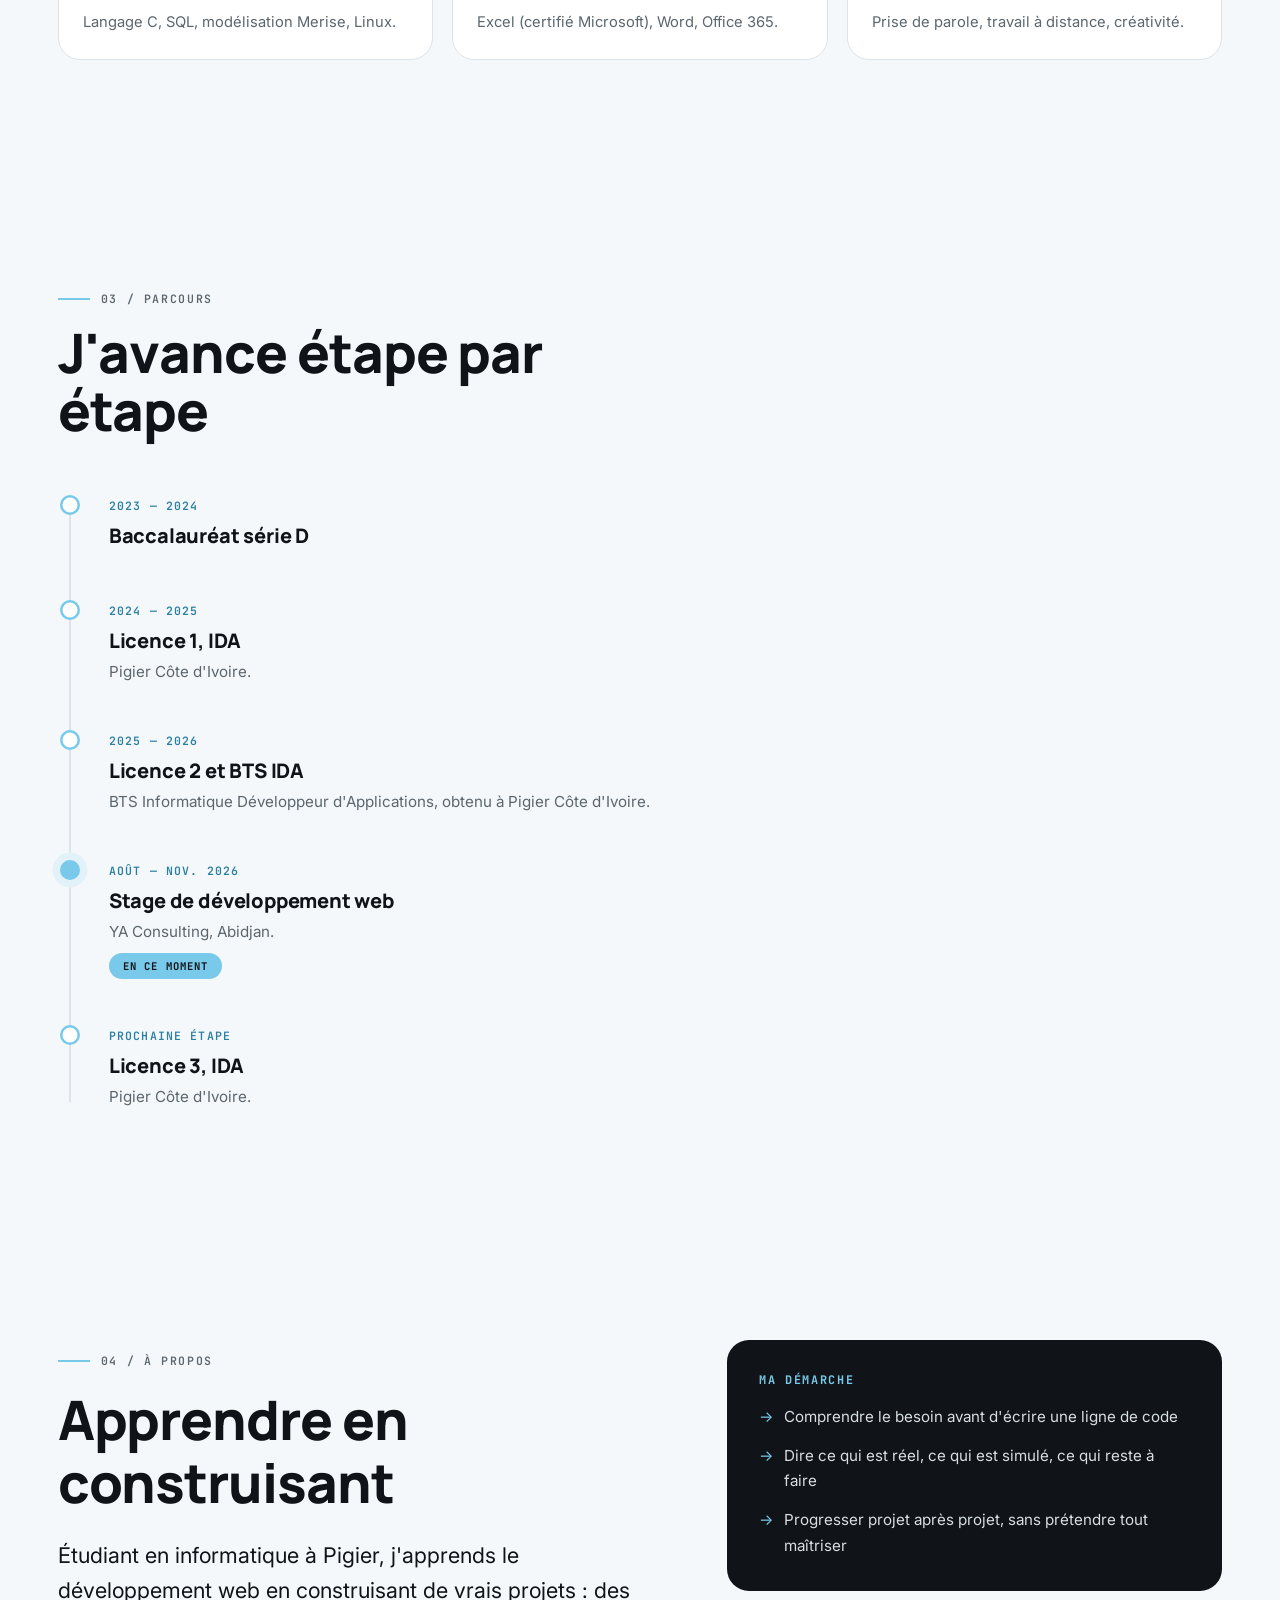
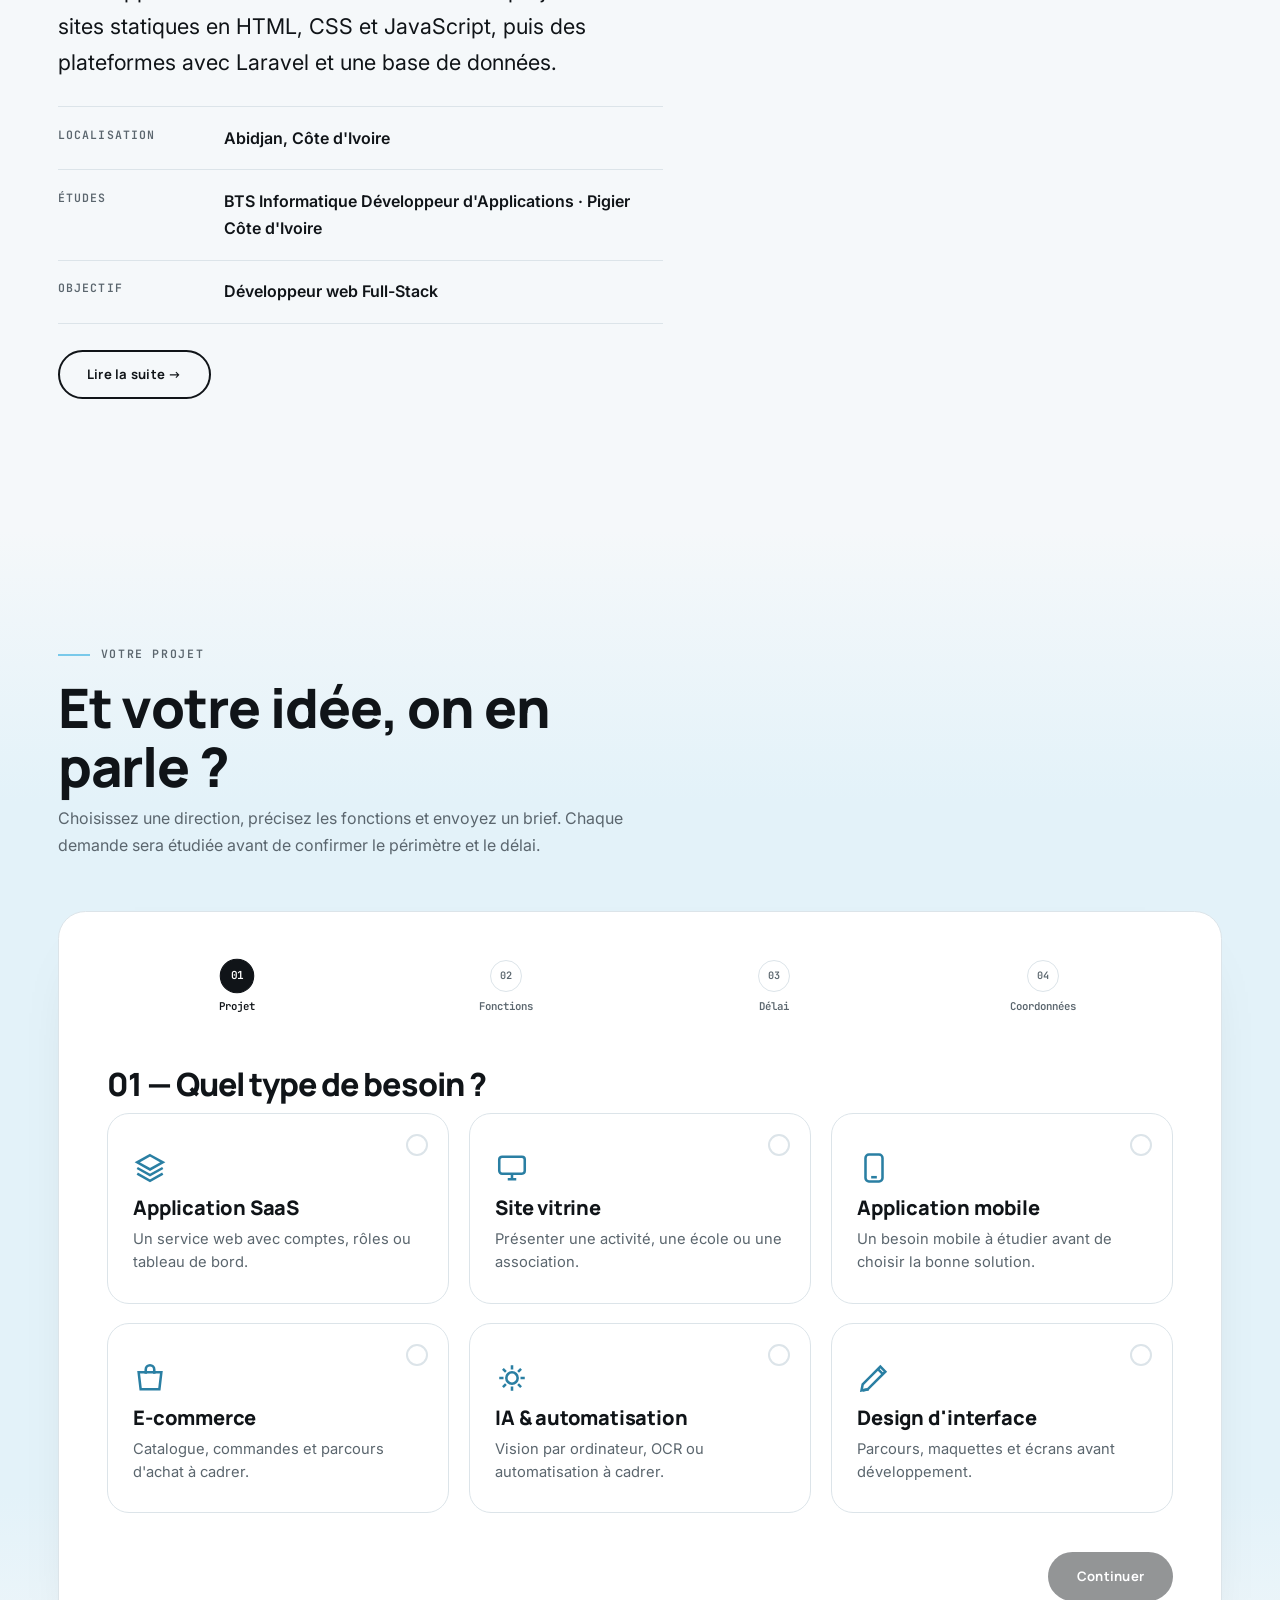
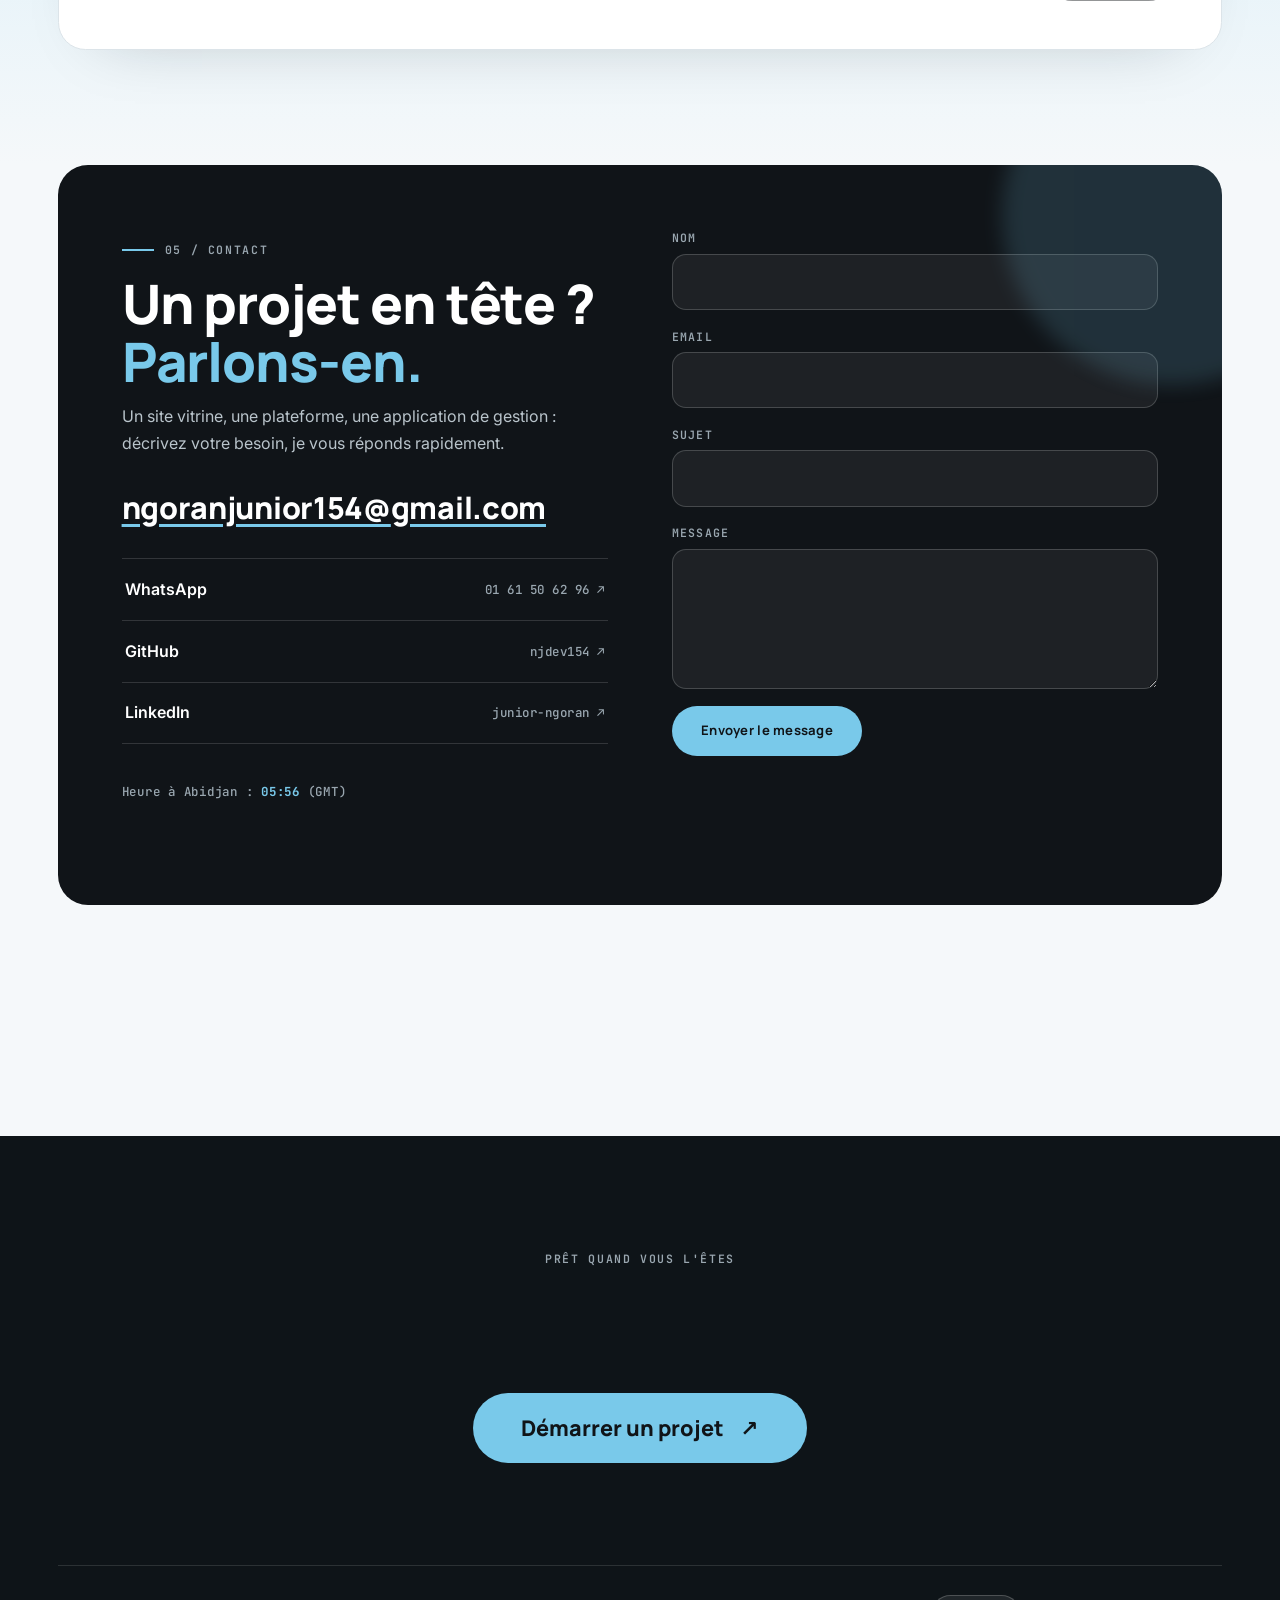
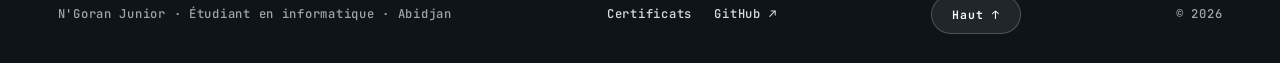
==== commit 693cb522: "Ralentir les transitions des projets et régler l'intro" ====
--- a/index.html
+++ b/index.html
@@ -24,7 +24,6 @@
     <p class="intro-sub" id="intro-sub">Étudiant en informatique · Côte d'Ivoire</p>
     <span class="intro-rule" aria-hidden="true"></span>
   </div>
-  <button class="intro-skip" type="button" data-i18n="intro.skip">Passer l'intro</button>
 </dialog>
 <div class="veil" aria-hidden="true"></div>
 <div class="cursor" aria-hidden="true"><span class="cursor-ring"></span><span class="cursor-dot"></span><span class="cursor-label"></span></div>
--- a/css/style.css
+++ b/css/style.css
@@ -106,16 +106,8 @@
 .intro.is-entering .intro-logo{animation:intro-item-in .58s var(--ease-expo) 2.16s both}
 .intro.is-entering .intro-sub{animation:intro-item-in .52s var(--ease-expo) 2.48s both}
 .intro.is-entering .intro-rule{animation:intro-rule-in .5s var(--ease-expo) 2.76s both}
-.intro-skip{
-  position:absolute;z-index:1;right:var(--pad);bottom:var(--pad);
-  min-height:44px;padding:.65rem 1rem;border:1px solid var(--line);
-  border-radius:99px;background:var(--surface);color:var(--ink);cursor:pointer;
-  font:600 .72rem/1 var(--font-mono);letter-spacing:.06em;
-  transition:border-color .4s,color .4s,transform .4s var(--ease);
-}
-.intro-skip:hover{border-color:var(--accent);color:var(--accent);transform:translateY(-2px)}
 .intro.is-leaving::before{animation:intro-bg-out .65s ease forwards}
-.intro.is-leaving .intro-inner,.intro.is-leaving .intro-skip{animation:intro-content-out .5s ease forwards}
+.intro.is-leaving .intro-inner{animation:intro-content-out .5s ease forwards}
 @keyframes intro-n-in{
   0%{opacity:0;transform:translateY(-.8em) scale(.94)}
   62%{opacity:1;transform:translateY(.08em) scale(1.02)}
@@ -136,7 +128,6 @@
 @media (max-width:560px){
   .intro{padding:1.25rem}
   .intro-mark{font-size:clamp(5rem,26vw,7.5rem)}
-  .intro-skip{right:1rem;bottom:1rem}
 }
 
 /* Voile de transition entre pages */
@@ -144,7 +135,7 @@
   position:fixed;inset:0;z-index:110;background:var(--accent-bright);
   transform:scaleY(0);transform-origin:bottom;pointer-events:none;
 }
-.veil.go{animation:veil .7s var(--ease-expo) forwards}
+.veil.go{animation:veil 1.2s var(--ease-expo) forwards}
 @keyframes veil{
   0%{transform:scaleY(0);transform-origin:bottom}
   45%,55%{transform:scaleY(1);transform-origin:bottom}
@@ -534,7 +525,7 @@
 .cert .arr{margin-left:auto;color:var(--accent);font-size:1.4rem;flex:none}
 
 /* ---------- 15. Révélations ---------- */
-.reveal{opacity:1;transform:none;transition:opacity .75s var(--ease),transform .75s var(--ease-expo);transition-delay:var(--d,0s)}
+.reveal{opacity:1;transform:none;transition:opacity .9s var(--ease),transform .9s var(--ease-expo);transition-delay:var(--d,0s)}
 .card.reveal{transition:opacity .4s var(--ease),transform .4s var(--ease),box-shadow .4s}
 .motion-ready .reveal:not(.in){opacity:0;transform:translateY(22px)}
 .reveal.in{opacity:1;transform:none}
@@ -697,7 +688,7 @@
   font:800 clamp(2rem,7vw,4.5rem)/1.05 var(--font-title);letter-spacing:-.02em;
   color:var(--ink);opacity:0;text-align:center;padding:0 1.5rem;
 }
-.veil.go .veil-label{animation:vlab .75s var(--ease) forwards}
+.veil.go .veil-label{animation:vlab 1.2s var(--ease) forwards}
 @keyframes vlab{25%,65%{opacity:1;transform:none}0%{opacity:0;transform:translateY(24px)}100%{opacity:0}}
 
 /* Timeline : entrée alternée */
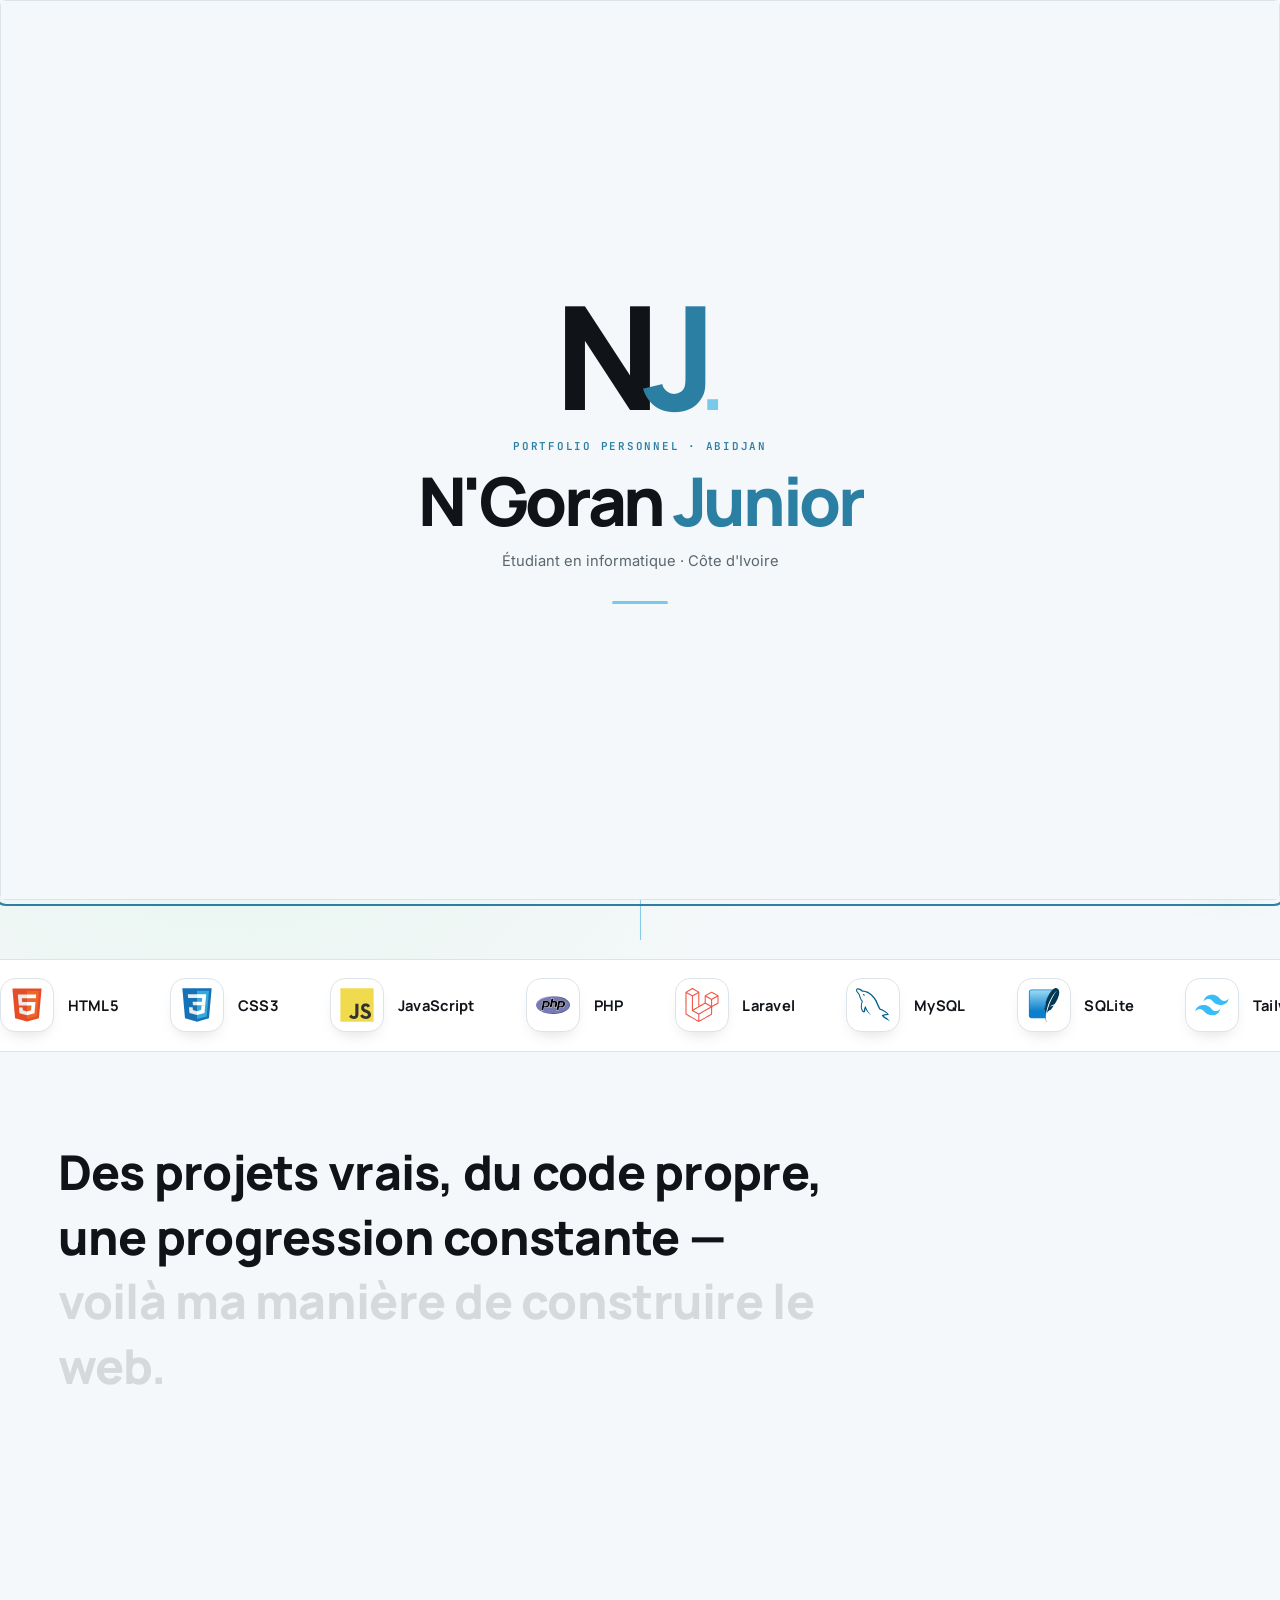
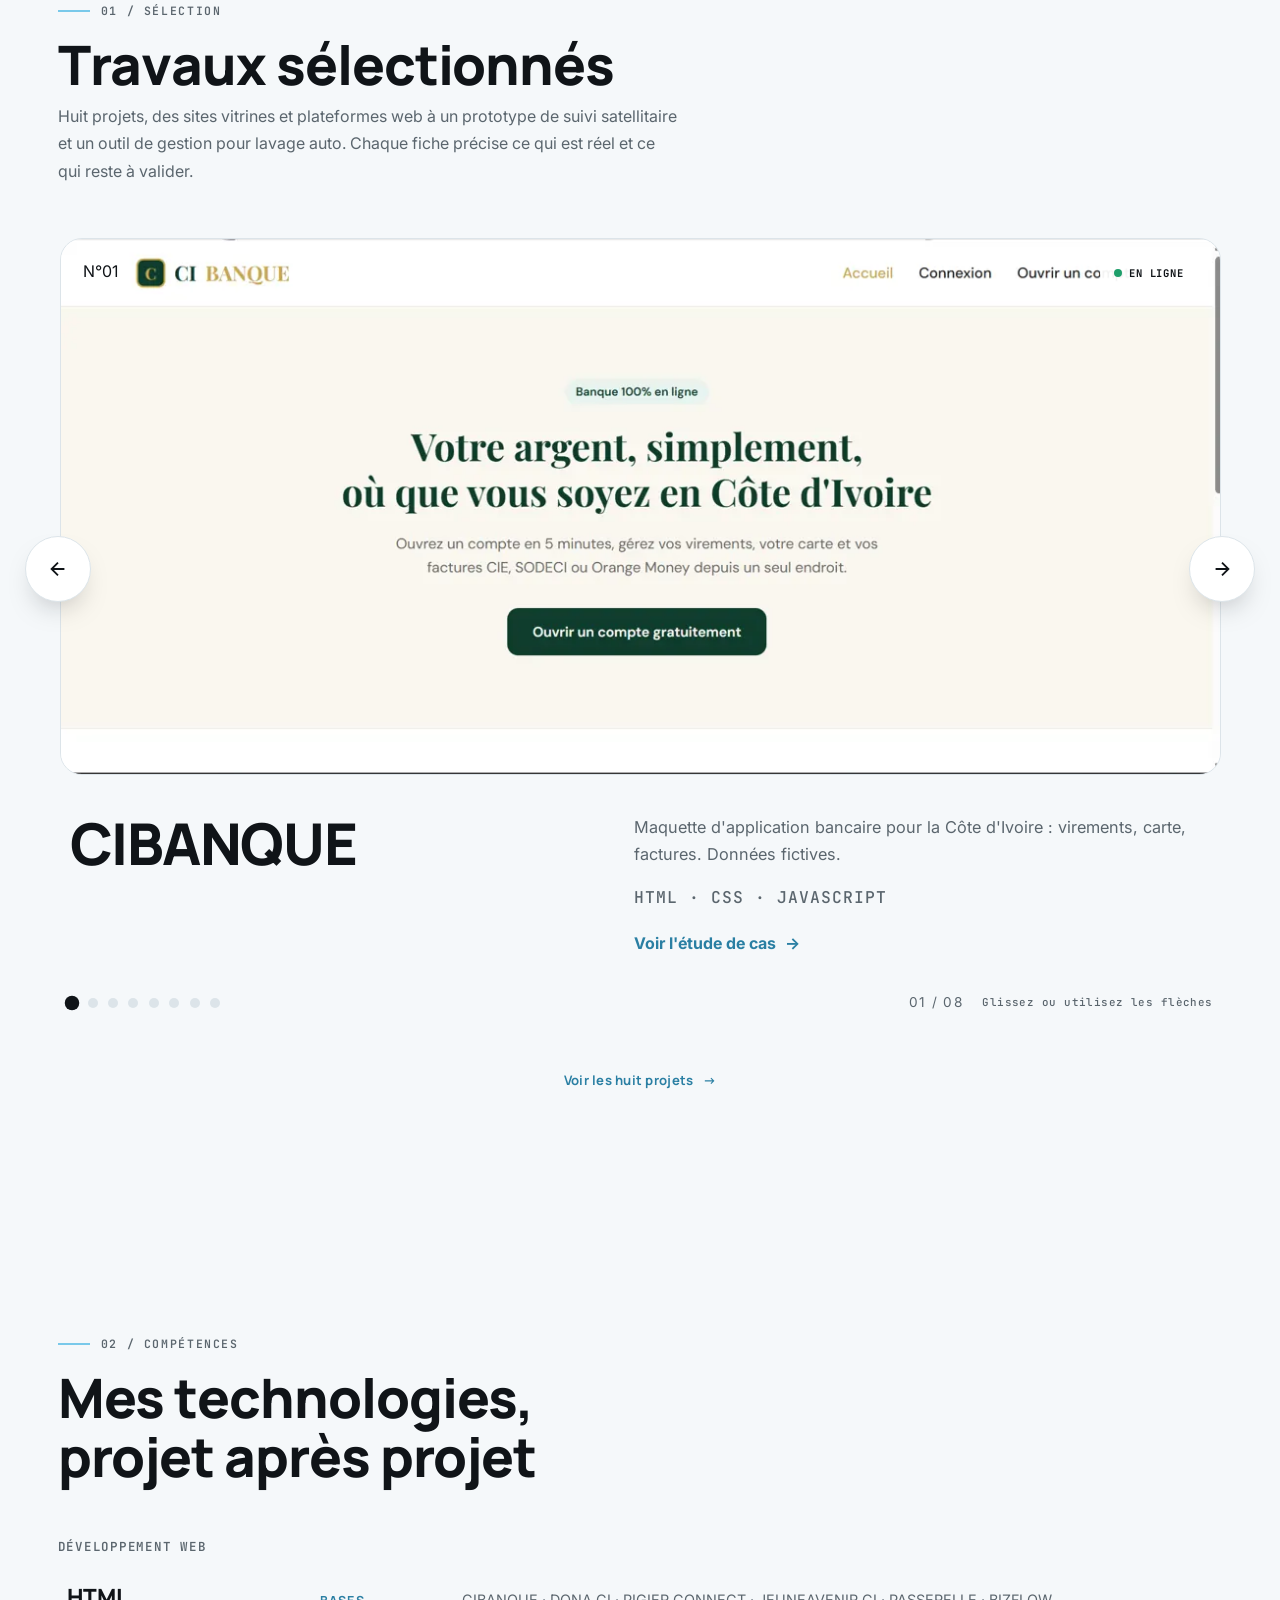
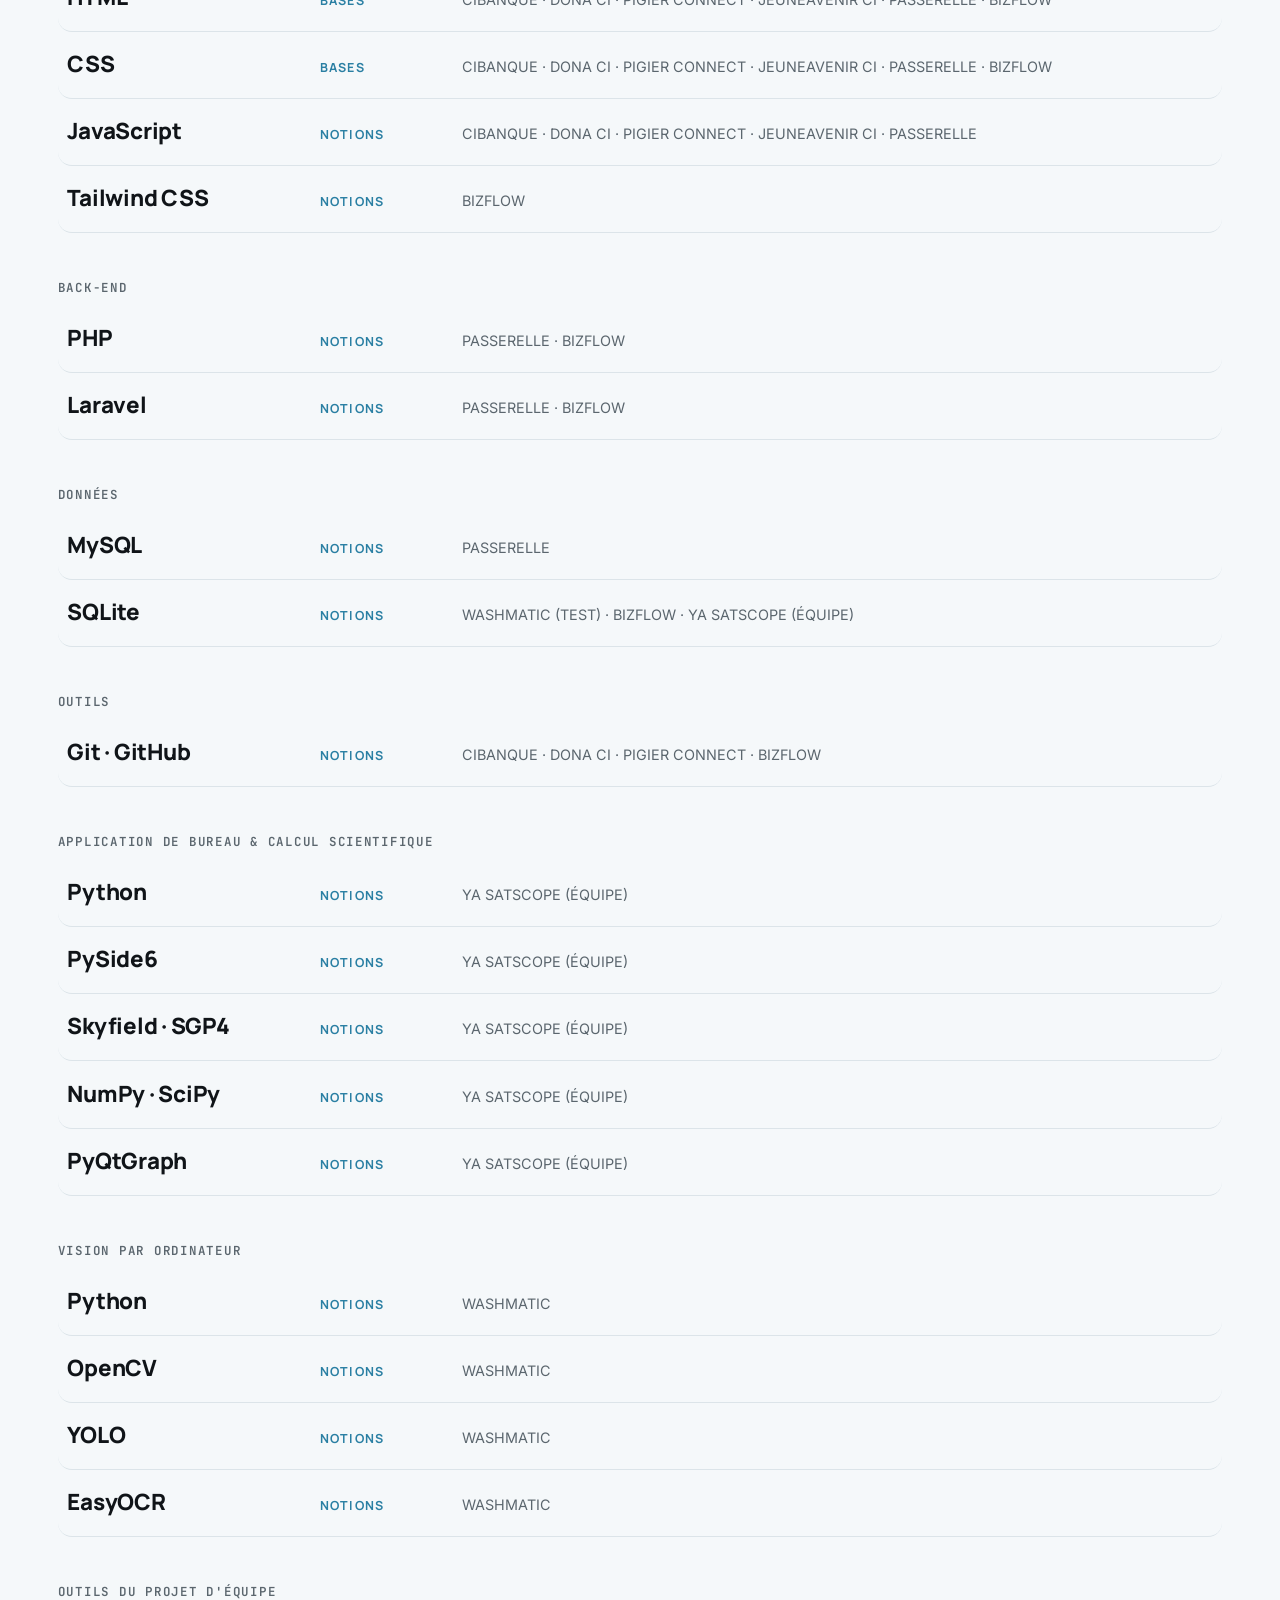
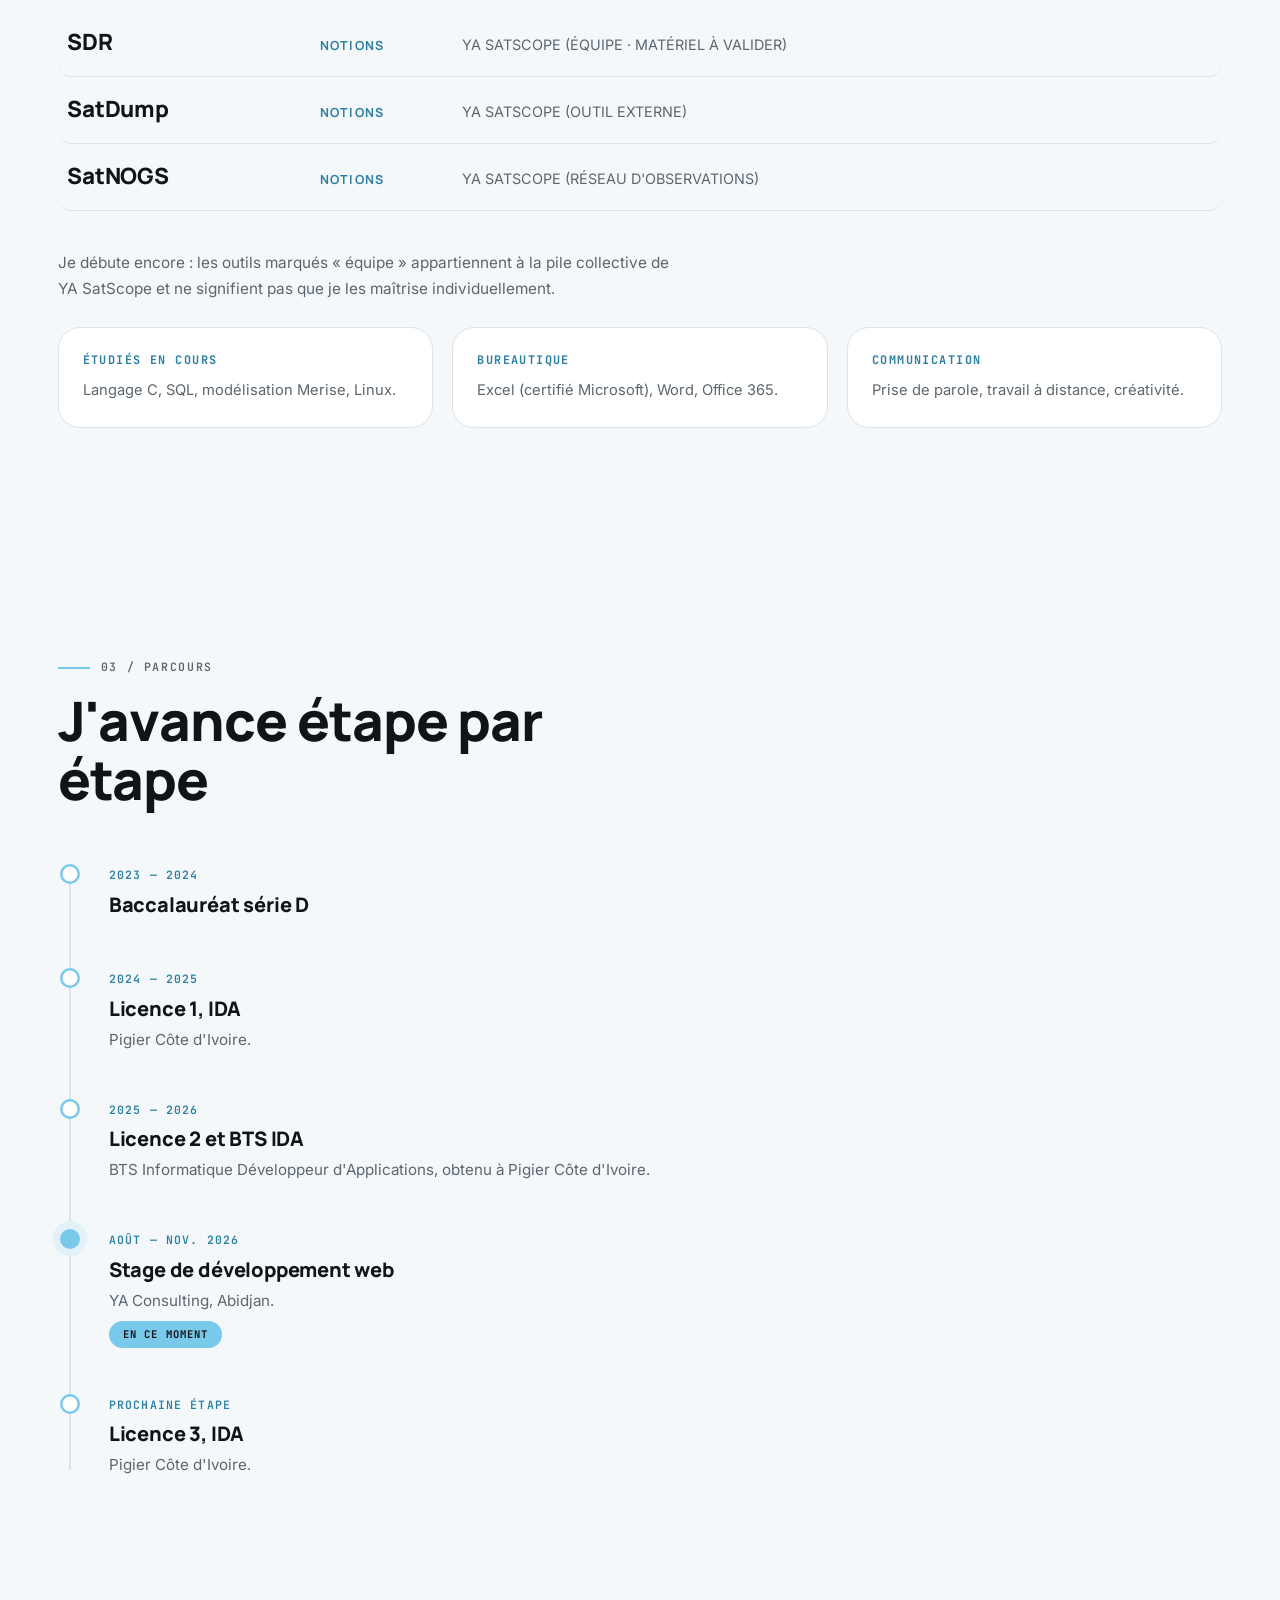
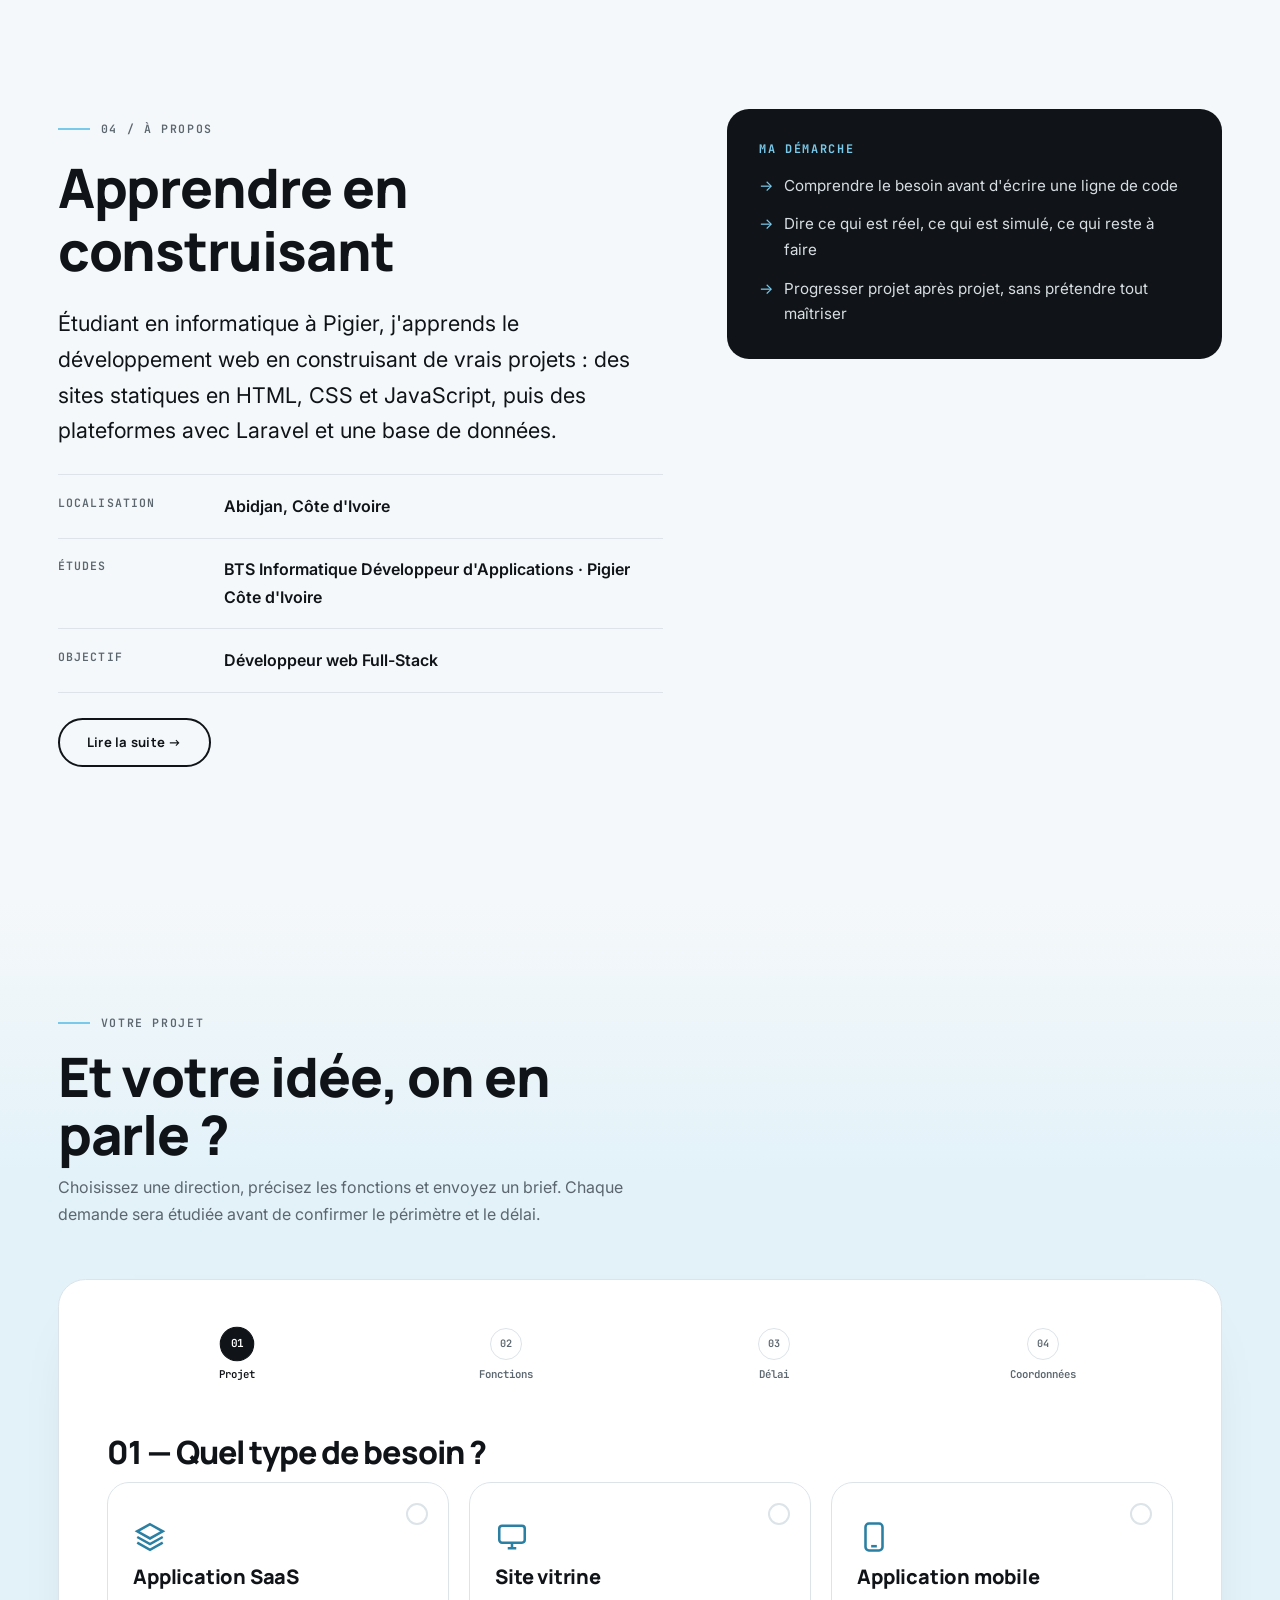
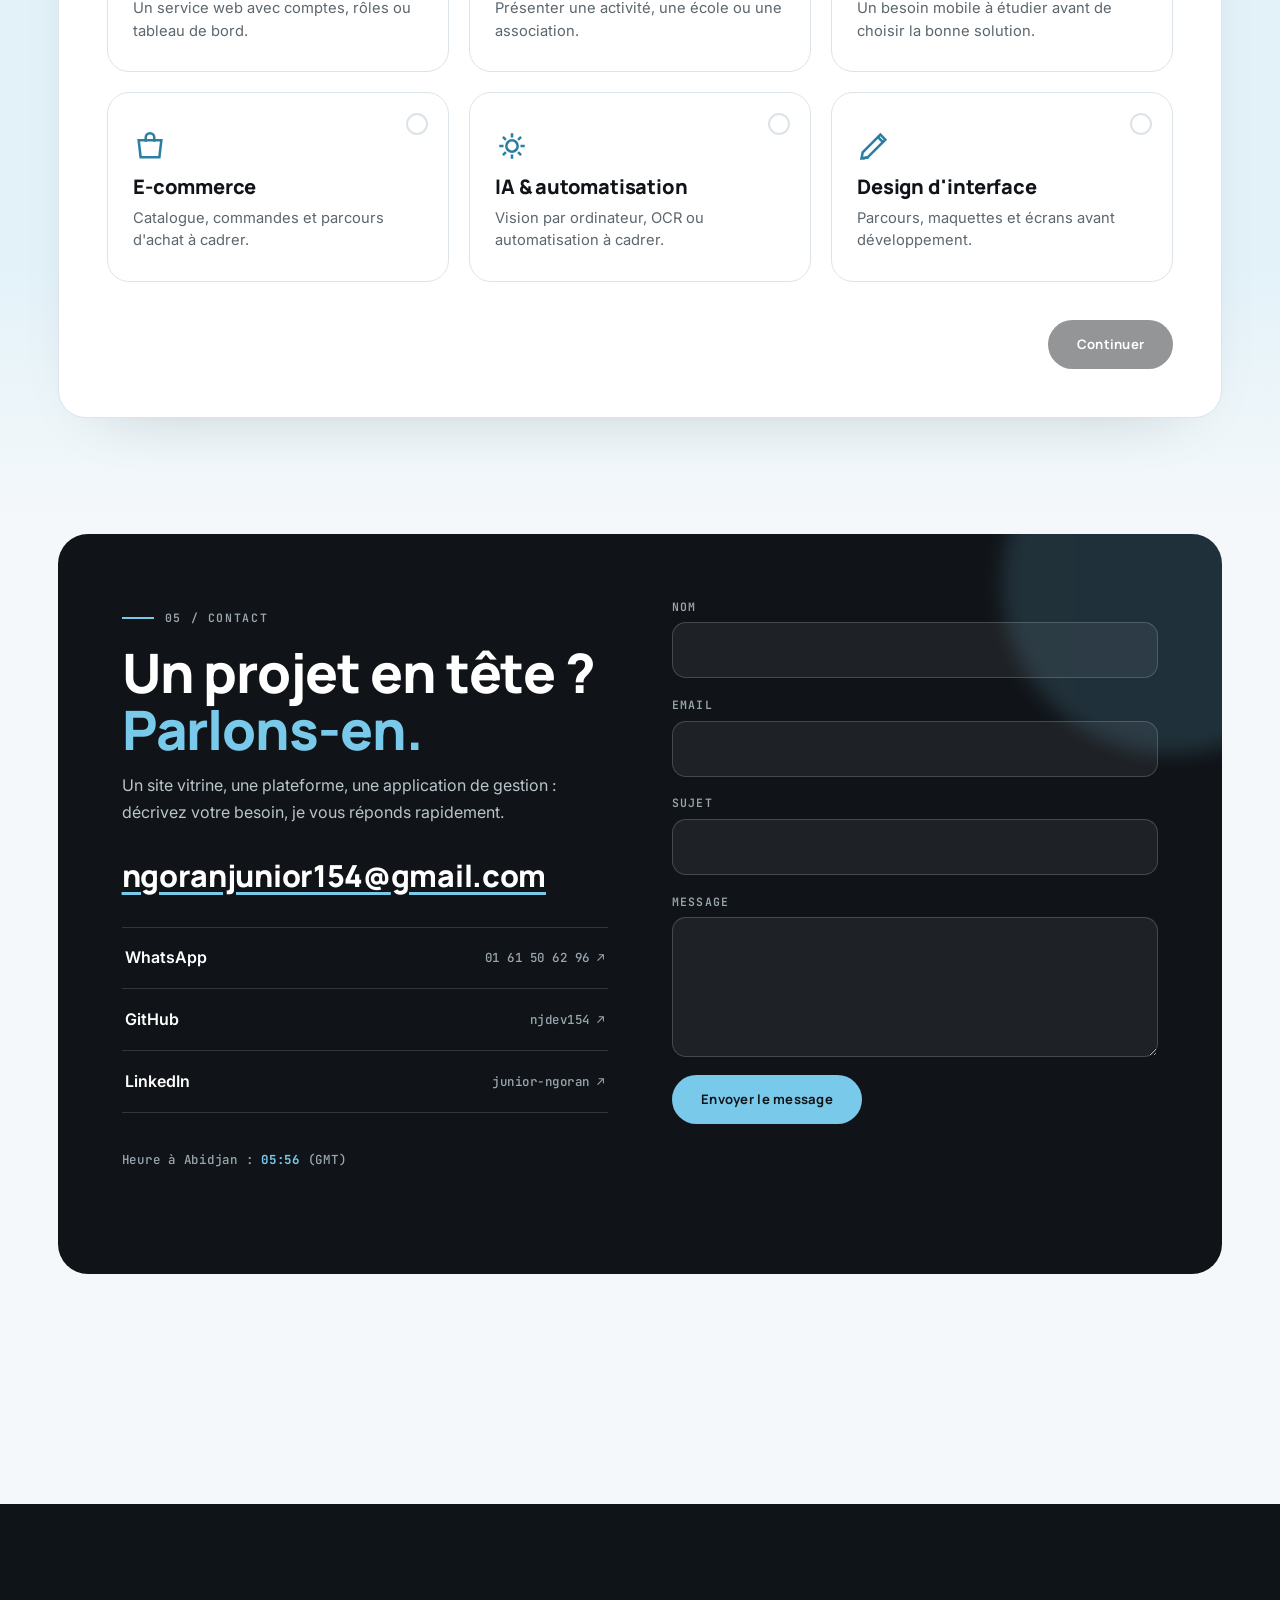
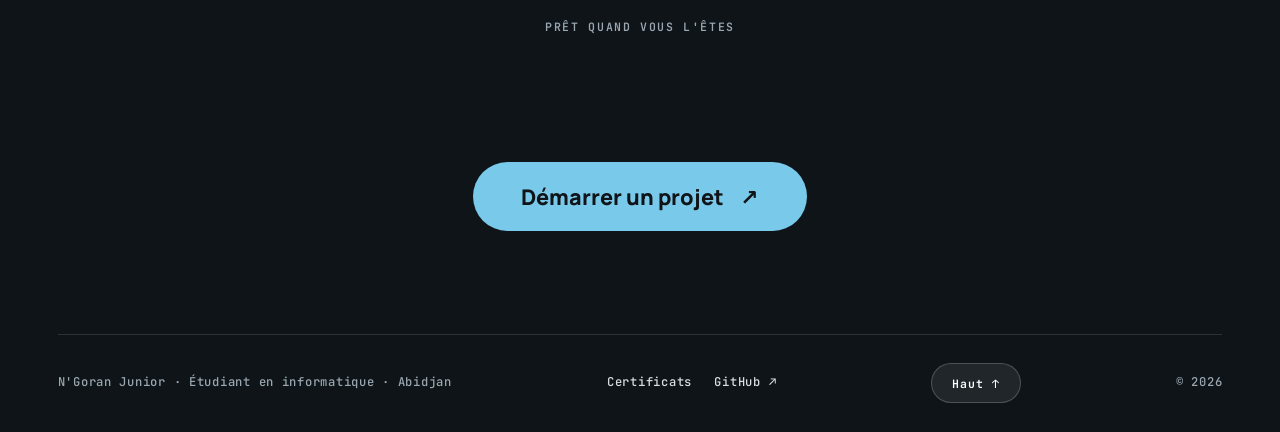
==== commit 03cf5650: "Moderniser le menu mobile et intégrer WashMatic" ====
--- a/index.html
+++ b/index.html
@@ -44,7 +44,7 @@
         <button type="button" data-lang="fr" aria-pressed="true">FR</button><span aria-hidden="true">/</span><button type="button" data-lang="en" aria-pressed="false">EN</button>
       </div>
       <a class="btn btn-line" data-magnet href="assets/cv/CV_NGoran_Junior.pdf" target="_blank" rel="noopener" style="padding:.8rem 1.3rem" data-i18n="nav.cv">CV</a>
-      <button class="burger" type="button" aria-expanded="false" aria-controls="menu" aria-label="Menu">☰</button>
+      <button class="burger" type="button" aria-expanded="false" aria-controls="menu" aria-label="Menu"><span class="burger-icon" aria-hidden="true"><span></span><span></span><span></span></span></button>
     </div>
   </div>
 </header>
@@ -67,7 +67,7 @@
           <a class="btn btn-line" data-magnet href="assets/cv/CV_NGoran_Junior.pdf" target="_blank" rel="noopener" data-i18n="h.cta2">Télécharger mon CV</a>
         </div>
         <div class="hero-stats">
-          <div class="stat reveal"><b data-count="7">0</b><span data-i18n="st1">projets</span></div>
+          <div class="stat reveal"><b data-count="8">0</b><span data-i18n="st1">projets</span></div>
           <div class="stat reveal" style="--d:.1s"><b data-count="3">0</b><span data-i18n="st2">en ligne</span></div>
           <div class="stat reveal" style="--d:.2s"><b data-count="1">0</b><span data-i18n="st3">certification</span></div>
         </div>
@@ -119,7 +119,7 @@
       <div class="sec-head reveal">
         <p class="kicker" data-i18n="w.kicker">01 / Sélection</p>
         <h2 data-i18n="w.title">Travaux sélectionnés</h2>
-        <p data-i18n="w.sub">Sept projets, des sites vitrines et plateformes web à un prototype de suivi satellitaire. Chaque fiche précise ce qui est réel et ce qui reste à valider.</p>
+        <p data-i18n="w.sub">Huit projets, des sites vitrines et plateformes web à un prototype de suivi satellitaire et un outil de gestion pour lavage auto. Chaque fiche précise ce qui est réel et ce qui reste à valider.</p>
       </div>
       <div class="showcase reveal" id="proj-showcase" tabindex="0" role="region" aria-roledescription="carrousel" aria-label="Projets sélectionnés" data-i18n-aria="car.label">
         <div class="sc-viewport">
@@ -184,6 +184,15 @@
             <div class="sc-info">
               <h3>YA SATSCOPE</h3>
               <div class="sc-desc"><p data-i18n="yasatscope.d">Logiciel de suivi satellitaire et d'analyse du spectre conçu en équipe pendant mon stage.</p><p class="tags">Python · PySide6 · Skyfield · SQLite</p><span class="sc-more"><span data-i18n="car.more">Voir l'étude de cas</span><span class="arr" aria-hidden="true">→</span></span></div>
+            </div>
+          </a>
+        </article>
+        <article class="sc-slide" data-project="washmatic">
+          <a class="sc-link" href="projets/washmatic.html" data-cursor="VOIR" tabindex="-1">
+            <figure class="sc-media"><img src="assets/images/washmatic/01-tableau-bord.jpg" alt="Tableau de bord WashMatic avec des données de test" data-alt-en="WashMatic dashboard with test data" width="1600" height="1000" loading="lazy" decoding="async"><span class="no">N°08</span><span class="chip wip"><i></i><span data-i18n="status.wip">En cours</span></span></figure>
+            <div class="sc-info">
+              <h3>WASHMATIC</h3>
+              <div class="sc-desc"><p data-i18n="washmatic.d">Outil de gestion pour lavage auto : suivi des caméras, passages de véhicules et déclarations quotidiennes.</p><p class="tags">Python · OpenCV · YOLO · EasyOCR</p><span class="sc-more"><span data-i18n="car.more">Voir l'étude de cas</span><span class="arr" aria-hidden="true">→</span></span></div>
             </div>
           </a>
         </article>
@@ -200,12 +209,13 @@
           <button type="button" class="sc-dot" role="tab" aria-label="5"></button>
           <button type="button" class="sc-dot" role="tab" aria-label="6"></button>
           <button type="button" class="sc-dot" role="tab" aria-label="7"></button>
-          </div>
-          <span class="sc-count mono"><span id="sc-i">01</span> / 07</span>
+          <button type="button" class="sc-dot" role="tab" aria-label="8"></button>
+          </div>
+          <span class="sc-count mono"><span id="sc-i">01</span> / 08</span>
           <span class="sc-swipe-hint" data-i18n="car.swipe">Glissez ou utilisez les flèches</span>
         </div>
       </div>
-      <div class="center reveal" style="margin-top:2.6rem"><a class="btn btn-ghost" href="pages/projets.html" data-magnet><span data-i18n="w.all">Voir les sept projets</span><span class="arr" aria-hidden="true">→</span></a></div>
+      <div class="center reveal" style="margin-top:2.6rem"><a class="btn btn-ghost" href="pages/projets.html" data-magnet><span data-i18n="w.all">Voir les huit projets</span><span class="arr" aria-hidden="true">→</span></a></div>
     </div>
   </section>
 
@@ -232,7 +242,7 @@
         <div class="sk-group">
           <p class="sk-gname" data-i18n="m.data">Données</p>
           <div class="sk-row"><span class="sk-tech">MySQL</span><span class="sk-lv" data-i18n="lv.prog4">Notions</span><span class="sk-proj">PASSERELLE</span></div>
-          <div class="sk-row"><span class="sk-tech">SQLite</span><span class="sk-lv" data-i18n="lv.prog5">Notions</span><span class="sk-proj">BIZFLOW · YA SATSCOPE (ÉQUIPE)</span></div>
+          <div class="sk-row"><span class="sk-tech">SQLite</span><span class="sk-lv" data-i18n="lv.prog5">Notions</span><span class="sk-proj">WASHMATIC (TEST) · BIZFLOW · YA SATSCOPE (ÉQUIPE)</span></div>
         </div>
         <div class="sk-group">
           <p class="sk-gname" data-i18n="m.tools">Outils</p>
@@ -247,13 +257,20 @@
           <div class="sk-row"><span class="sk-tech">PyQtGraph</span><span class="sk-lv" data-i18n="lv.prog">Notions</span><span class="sk-proj">YA SATSCOPE (ÉQUIPE)</span></div>
         </div>
         <div class="sk-group">
+          <p class="sk-gname" data-i18n="m.vision">Vision par ordinateur</p>
+          <div class="sk-row"><span class="sk-tech">Python</span><span class="sk-lv" data-i18n="lv.prog">Notions</span><span class="sk-proj">WASHMATIC</span></div>
+          <div class="sk-row"><span class="sk-tech">OpenCV</span><span class="sk-lv" data-i18n="lv.prog">Notions</span><span class="sk-proj">WASHMATIC</span></div>
+          <div class="sk-row"><span class="sk-tech">YOLO</span><span class="sk-lv" data-i18n="lv.prog">Notions</span><span class="sk-proj">WASHMATIC</span></div>
+          <div class="sk-row"><span class="sk-tech">EasyOCR</span><span class="sk-lv" data-i18n="lv.prog">Notions</span><span class="sk-proj">WASHMATIC</span></div>
+        </div>
+        <div class="sk-group">
           <p class="sk-gname" data-i18n="m.satTools">Outils du projet d'équipe</p>
           <div class="sk-row"><span class="sk-tech">SDR</span><span class="sk-lv" data-i18n="lv.prog">Notions</span><span class="sk-proj">YA SATSCOPE (ÉQUIPE · MATÉRIEL À VALIDER)</span></div>
           <div class="sk-row"><span class="sk-tech">SatDump</span><span class="sk-lv" data-i18n="lv.prog">Notions</span><span class="sk-proj">YA SATSCOPE (OUTIL EXTERNE)</span></div>
           <div class="sk-row"><span class="sk-tech">SatNOGS</span><span class="sk-lv" data-i18n="lv.prog">Notions</span><span class="sk-proj">YA SATSCOPE (RÉSEAU D'OBSERVATIONS)</span></div>
         </div>
       </div>
-      <p class="sk-note reveal" data-i18n="sk.note">Je débute encore : les outils marqués « équipe » appartiennent à la pile de YA SatScope et ne signifient pas que je les maîtrise individuellement.</p>
+      <p class="sk-note reveal" data-i18n="sk.note">Je débute encore : les outils marqués « équipe » appartiennent à la pile collective de YA SatScope et ne signifient pas que je les maîtrise individuellement.</p>
       <div class="skill-extra">
         <div class="reveal"><h3 data-i18n="x.study">Étudiés en cours</h3><p data-i18n="x.study.v">Langage C, SQL, modélisation Merise, Linux.</p></div>
         <div class="reveal" style="--d:.08s"><h3 data-i18n="x.office">Bureautique</h3><p data-i18n="x.office.v">Excel (certifié Microsoft), Word, Office 365.</p></div>
@@ -525,9 +542,9 @@
   "h.scroll": "Scroll",
   "st1": "projects", "st2": "live", "st3": "certification",
   "w.kicker": "01 / Selected work", "w.title": "Selected work",
-  "w.sub": "Seven projects, from showcase sites and Laravel platforms to a desktop satellite-tracking prototype. Each case study states what is real, what is simulated and what remains to be done.",
+  "w.sub": "Eight projects, from showcase sites and web platforms to a satellite-tracking prototype and an auto-wash management tool. Each case study states what is real, what is simulated and what remains to be done.",
   "car.label": "Selected projects", "car.choose": "Choose a project", "car.prev": "Previous project", "car.next": "Next project",
-  "car.more": "Read the case study", "car.swipe": "Swipe or use the arrows", "w.all": "See all seven projects",
+  "car.more": "Read the case study", "car.swipe": "Swipe or use the arrows", "w.all": "See all eight projects",
   "mani.text": "Real projects, clean code, constant progress — that is how I build the web.",
   "cibanque.d": "Online banking mockup for Côte d'Ivoire: transfers, card, bills. Fictional data.",
   "dona.d": "Blood donation campaign site: campaign plan, resources and contact for organisations.",
@@ -536,15 +553,16 @@
   "passe.d": "Internships and work-study: students, companies and schools on one platform.",
   "biz.d": "Client, appointment and payment management for small service businesses.",
   "yasatscope.d": "A team-built desktop app for satellite tracking and spectrum analysis during my internship.",
+  "washmatic.d": "An auto-wash management tool for camera monitoring, vehicle passages and daily reports.",
   "mq1": "Showcase websites", "mq2": "Web platforms", "mq3": "Management apps",
   "mq1b": "Showcase websites", "mq2b": "Web platforms", "mq3b": "Management apps",
   "sc.kicker": "02 / Skills", "sc.title": "My stack, project by project",
-  "sk.note": "I am still a beginner: tools marked “team” belong to YA SatScope's shared stack and do not mean I master them individually.",
+  "sk.note": "I am still learning: “team” marks YA SatScope's shared stack and does not mean I master every tool individually.",
   "m.level": "Level", "m.web": "Web development", "m.back": "Back end", "m.data": "Data", "m.tools": "Tools",
-  "m.sat": "Desktop applications & scientific computing", "m.satTools": "Tools from the team project",
+  "m.sat": "Desktop applications & scientific computing", "m.satTools": "Tools from the team project", "m.vision": "Computer vision",
   "lv.pr": "Basics", "lv.pr2": "Basics", "lv.pr3": "Learning", "lv.pr4": "Learning",
   "lv.prog": "Learning", "lv.prog2": "Learning", "lv.prog3": "Learning", "lv.prog4": "Learning", "lv.prog5": "Learning",
-  "m.legend": "Dot = used in the project (N°01 to N°07, same order as above).",
+  "m.legend": "Dot = used in the project (N°01 to N°08, same order as above).",
   "x.study": "Studied in class", "x.study.v": "C language, SQL, Merise modelling, Linux.",
   "x.office": "Office tools", "x.office.v": "Excel (Microsoft certified), Word, Office 365.",
   "x.comm": "Communication", "x.comm.v": "Public speaking, remote work, creativity.",
--- a/css/style.css
+++ b/css/style.css
@@ -196,7 +196,23 @@
 .lang button{background:none;border:none;color:var(--muted);cursor:pointer;padding:.4rem .3rem;letter-spacing:.06em}
 .lang button[aria-pressed="true"]{color:var(--ink);text-decoration:underline;text-underline-offset:4px;text-decoration-thickness:2px;text-decoration-color:var(--accent-bright)}
 .lang span{color:var(--line)}
-.burger{display:none;background:none;border:1.5px solid var(--line);border-radius:12px;padding:.6rem .8rem;cursor:pointer;color:var(--ink)}
+.burger{
+  display:none;align-items:center;justify-content:center;position:relative;
+  width:48px;height:48px;padding:0;border:1px solid var(--line);
+  border-radius:14px;background:var(--surface);color:var(--ink);cursor:pointer;
+  transition:transform .3s var(--ease),background .3s,border-color .3s,color .3s;
+  -webkit-tap-highlight-color:transparent;
+}
+.burger-icon{display:flex;flex-direction:column;align-items:flex-end;justify-content:center;gap:4px;width:19px;height:18px;pointer-events:none}
+.burger-icon span{display:block;width:100%;height:2px;border-radius:99px;background:currentColor;transform-origin:center;transition:transform .3s var(--ease),opacity .2s ease,width .3s var(--ease)}
+.burger-icon span:nth-child(2){width:70%}
+.burger[aria-expanded="true"] .burger-icon span:first-child{transform:translateY(6px) rotate(45deg)}
+.burger[aria-expanded="true"] .burger-icon span:nth-child(2){opacity:0;transform:scaleX(0)}
+.burger[aria-expanded="true"] .burger-icon span:last-child{transform:translateY(-6px) rotate(-45deg)}
+.burger:focus-visible{outline:2px solid var(--accent);outline-offset:3px}
+@media (hover:hover) and (pointer:fine){
+  .burger:hover{background:var(--accent-soft);border-color:var(--accent);transform:translateY(-2px)}
+}
 
 /* Boutons */
 .btn{
@@ -301,6 +317,7 @@
 .card figure{margin:0;position:relative;overflow:hidden;aspect-ratio:2.16/1;background:#EEF2F4}
 .card figure img{width:100%;height:100%;object-fit:cover;object-position:center;transition:transform .4s var(--ease)}
 .card-ya-satscope figure{aspect-ratio:16/10}
+.card-washmatic figure{aspect-ratio:16/10}
 @media (hover:hover) and (pointer:fine){
   .card:hover{transform:translateY(-5px) scale(1.01);box-shadow:0 28px 54px -22px rgba(16,20,24,.28)}
   .card:hover figure img{transform:scale(1.045)}
@@ -568,7 +585,8 @@
   .menu.open li:nth-child(4) a{transition-delay:.37s}
   body.menu-open{overflow:hidden}
   body.menu-open .site-header{background:transparent;border-bottom-color:transparent;backdrop-filter:none;-webkit-backdrop-filter:none}
-  body.menu-open .burger{color:#fff;border-color:rgba(255,255,255,.45)}
+  body.menu-open .burger{color:#fff;border-color:rgba(255,255,255,.45);background:rgba(255,255,255,.08)}
+  body.menu-open .burger:hover{background:rgba(255,255,255,.15)}
   body.menu-open .nav-tools{position:relative;z-index:100}
   body.menu-open .brand{opacity:0;pointer-events:none}
   .brand{transition:opacity .3s}
@@ -795,7 +813,8 @@
 .sc-link{display:block;text-decoration:none;color:inherit}
 .sc-media{position:relative;margin:0;aspect-ratio:2.16/1;overflow:hidden;border-radius:var(--radius);border:1.5px solid var(--line);background:#EEF2F4}
 .sc-media img{width:100%;height:100%;object-fit:cover;object-position:center;transition:transform .4s var(--ease)}
-.sc-slide[data-project="ya-satscope"] .sc-media{aspect-ratio:16/10}
+.sc-slide[data-project="ya-satscope"] .sc-media,
+.sc-slide[data-project="washmatic"] .sc-media{aspect-ratio:16/10}
 .sc-media .no{position:absolute;top:1.2rem;left:1.4rem}
 .sc-media .chip{position:absolute;top:1.2rem;right:1.4rem}
 .sc-info{display:grid;grid-template-columns:1fr 1.1fr;gap:2.5rem;align-items:start;padding:2.4rem .6rem 0}
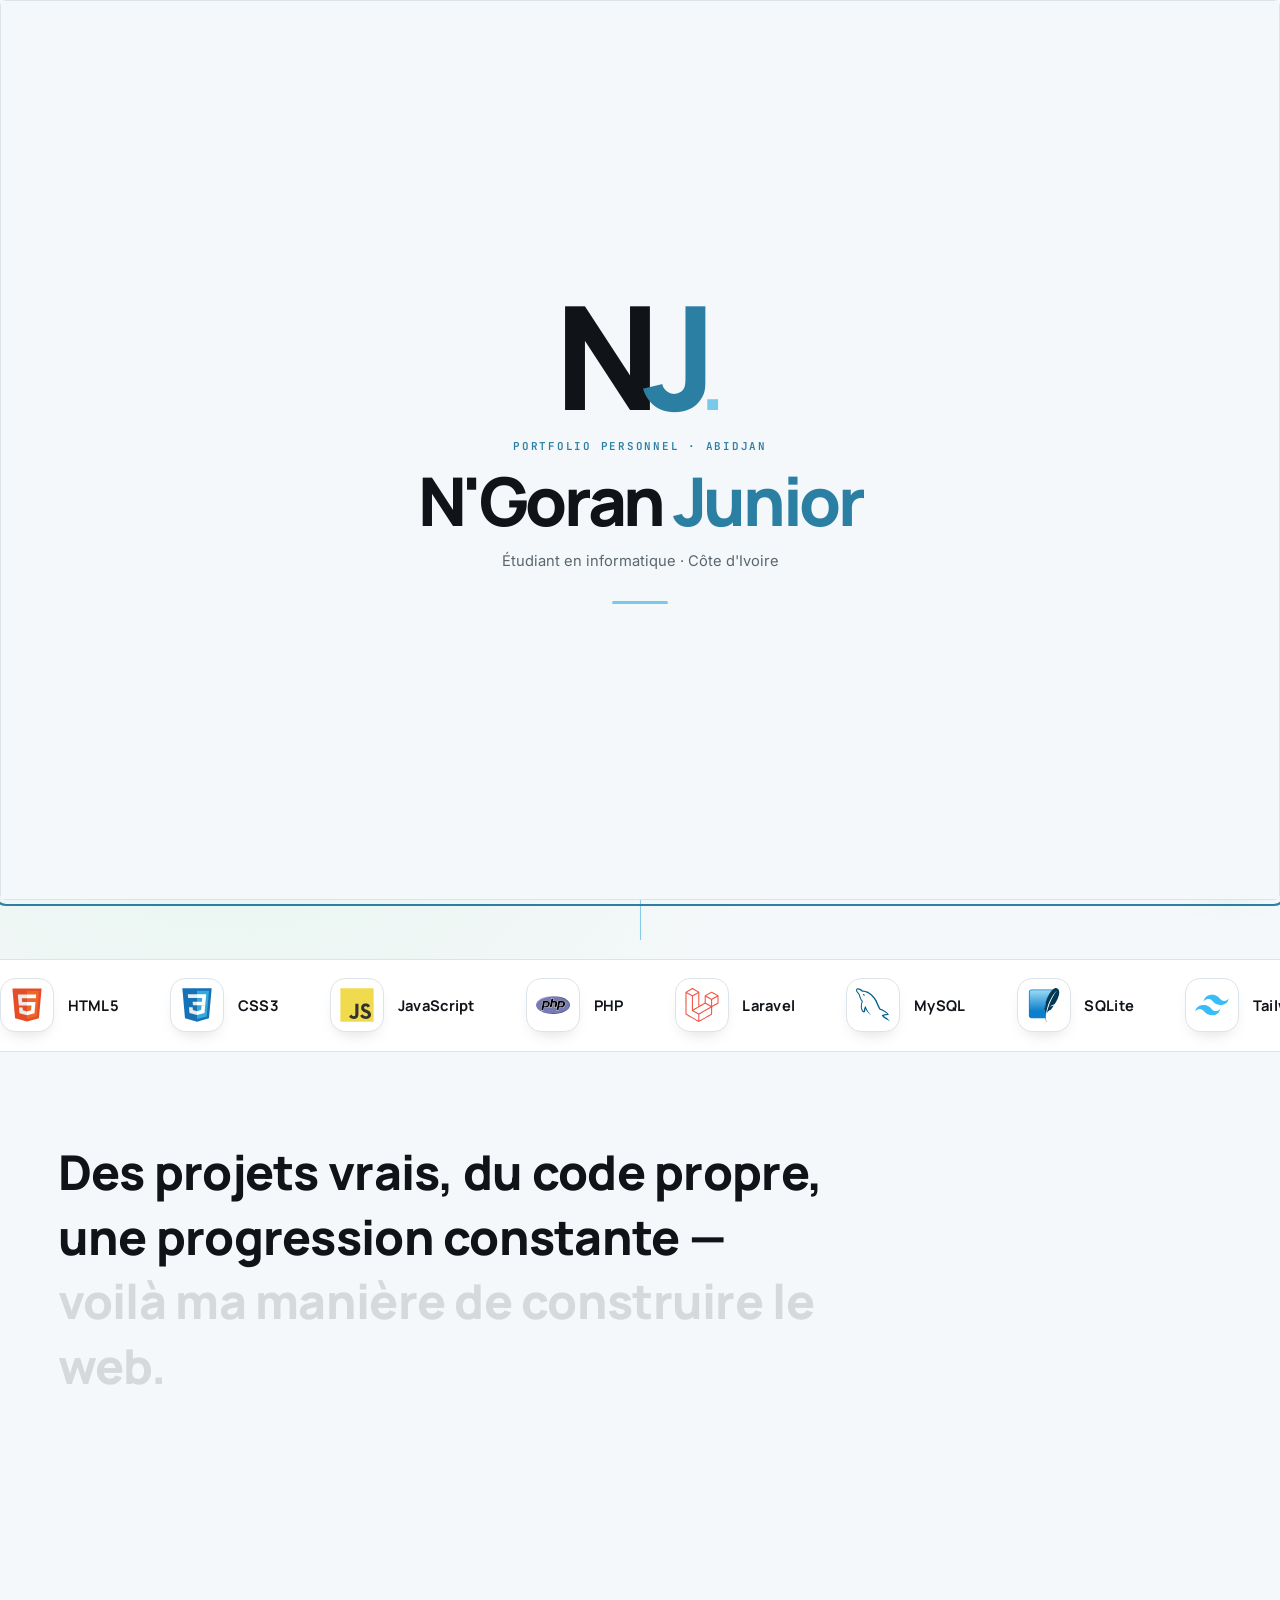
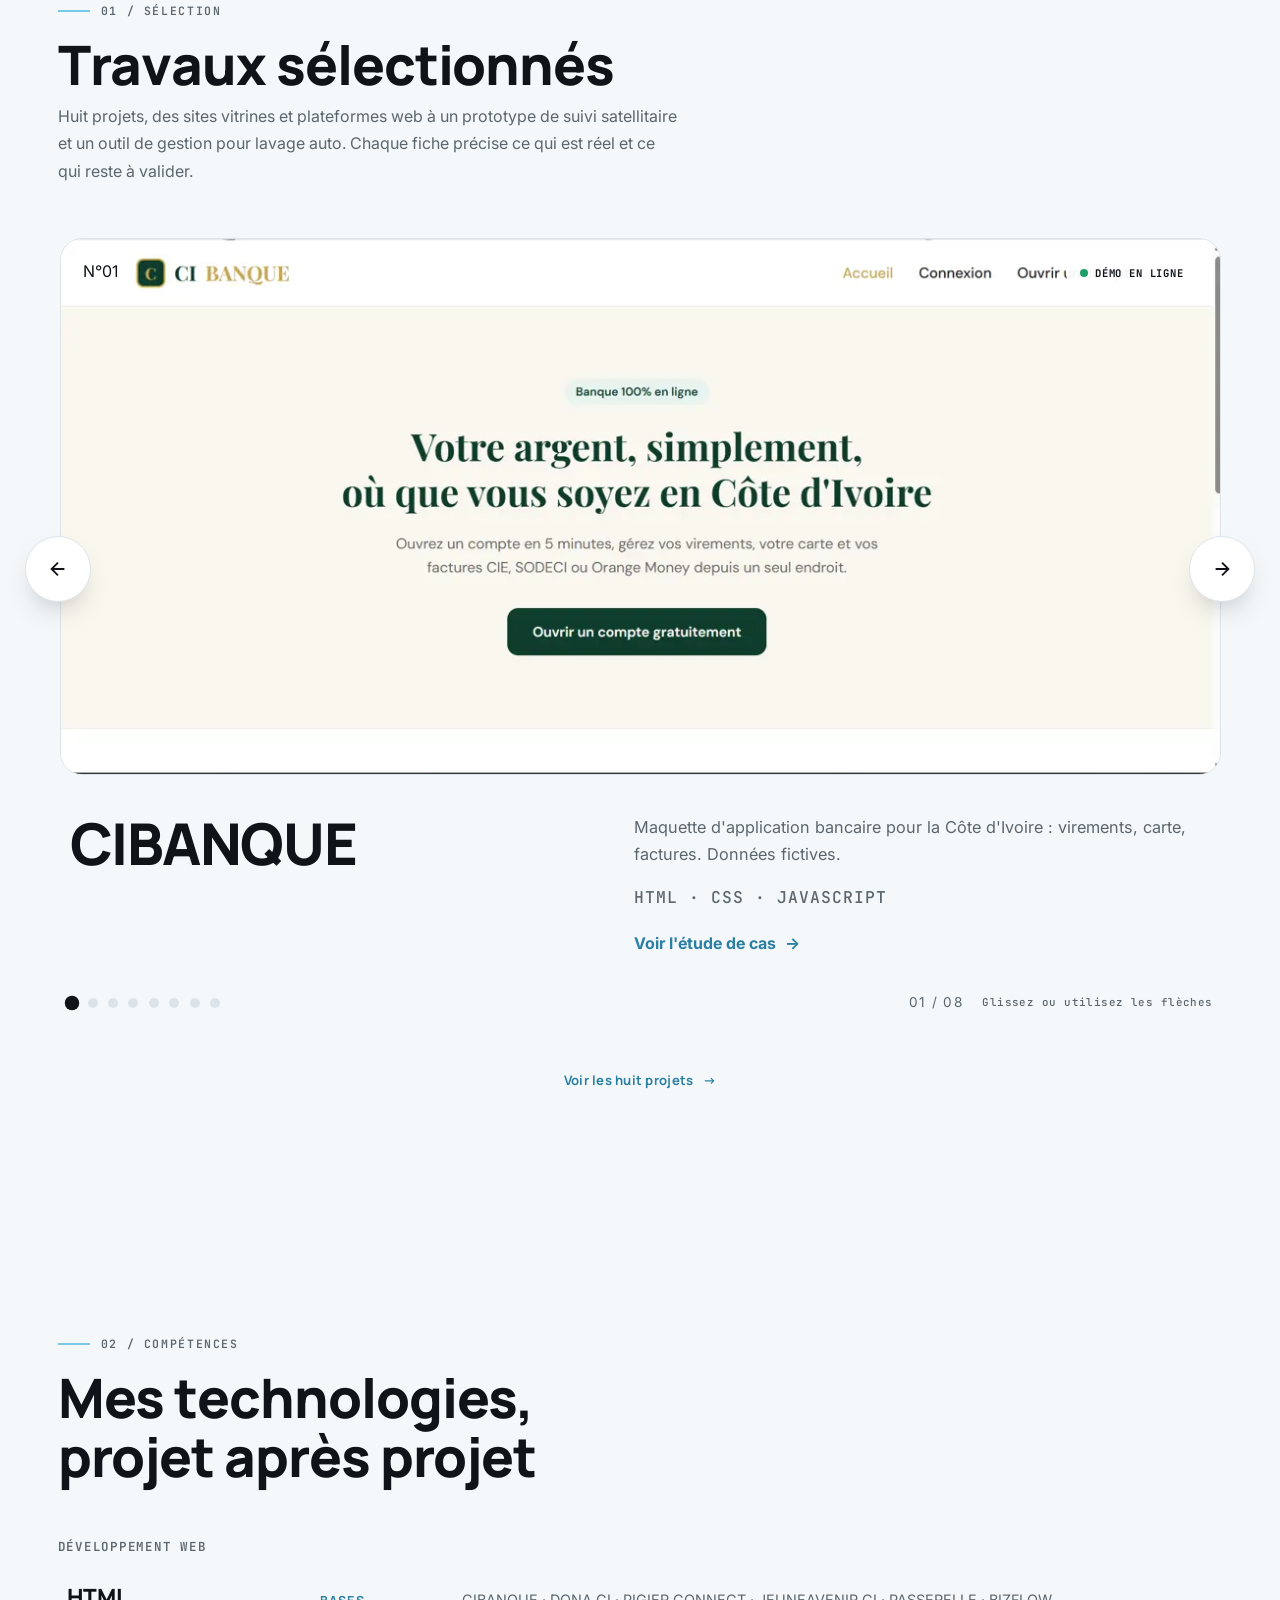
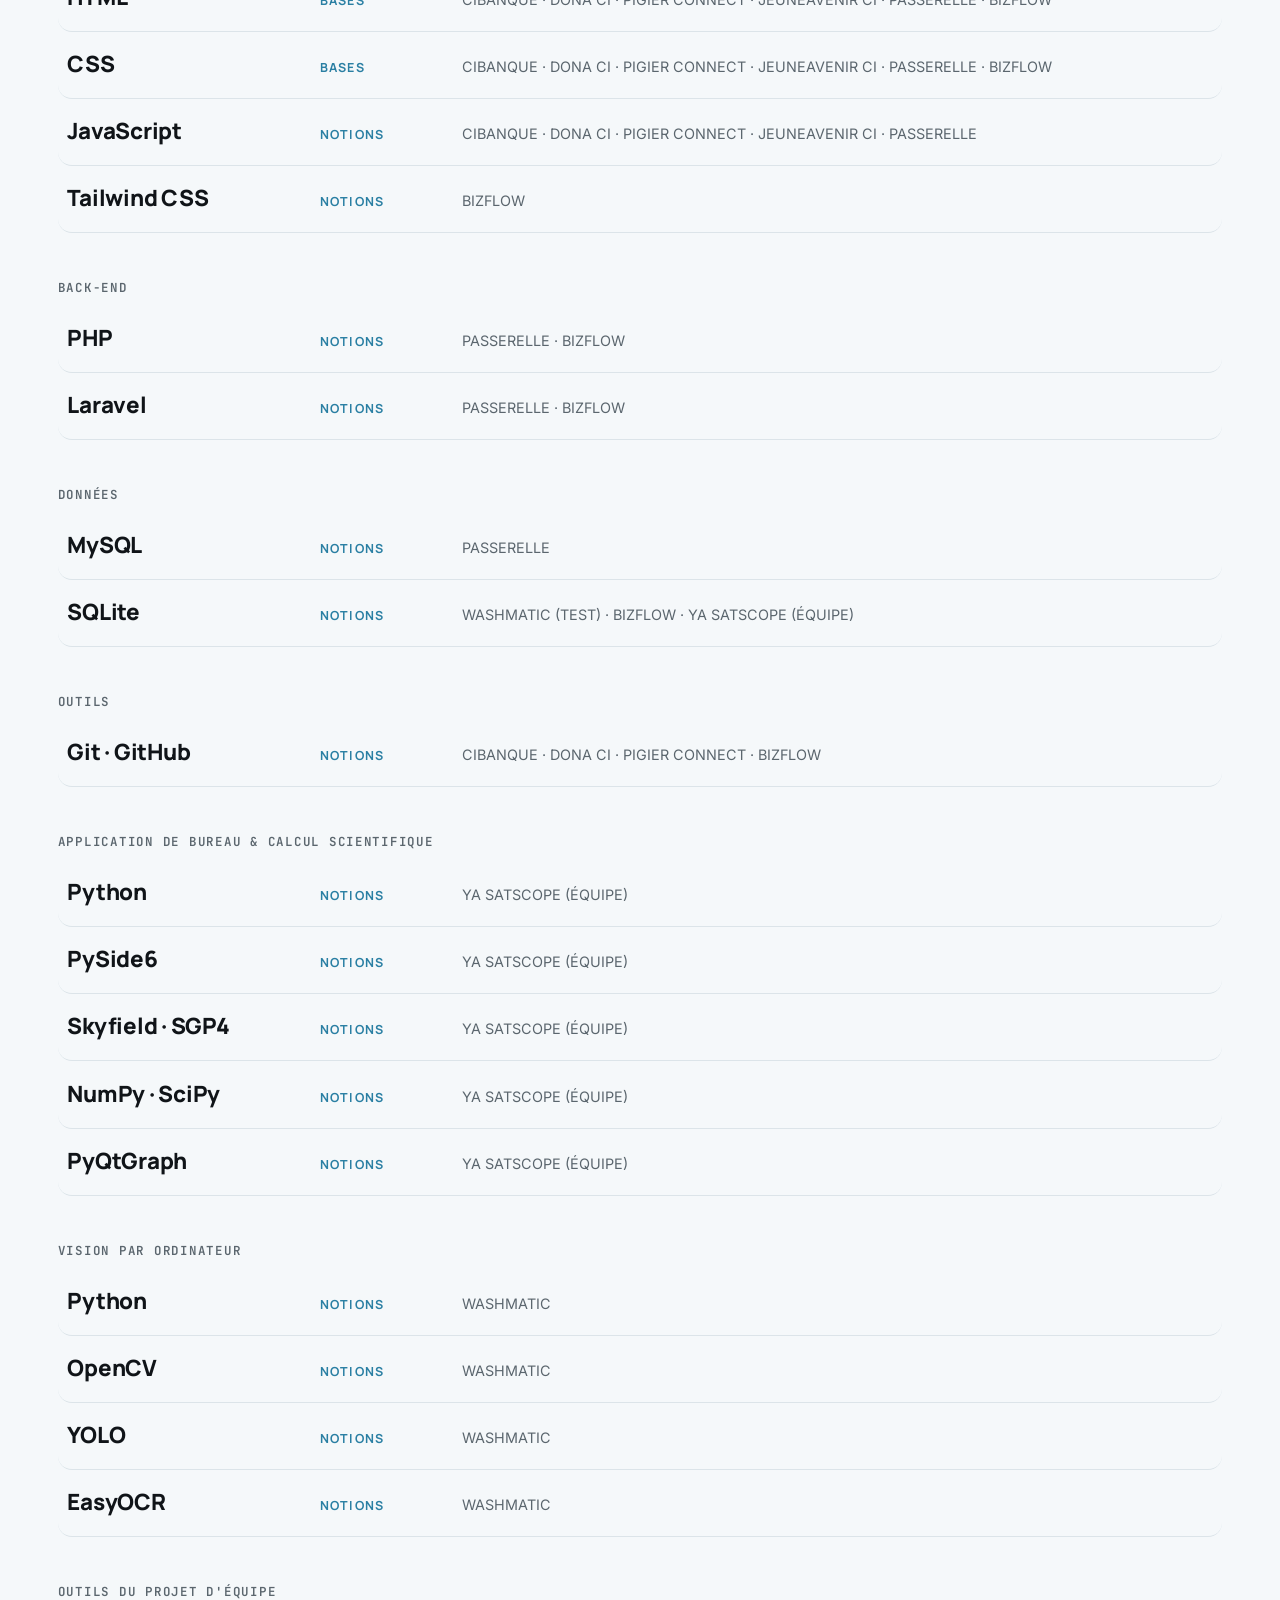
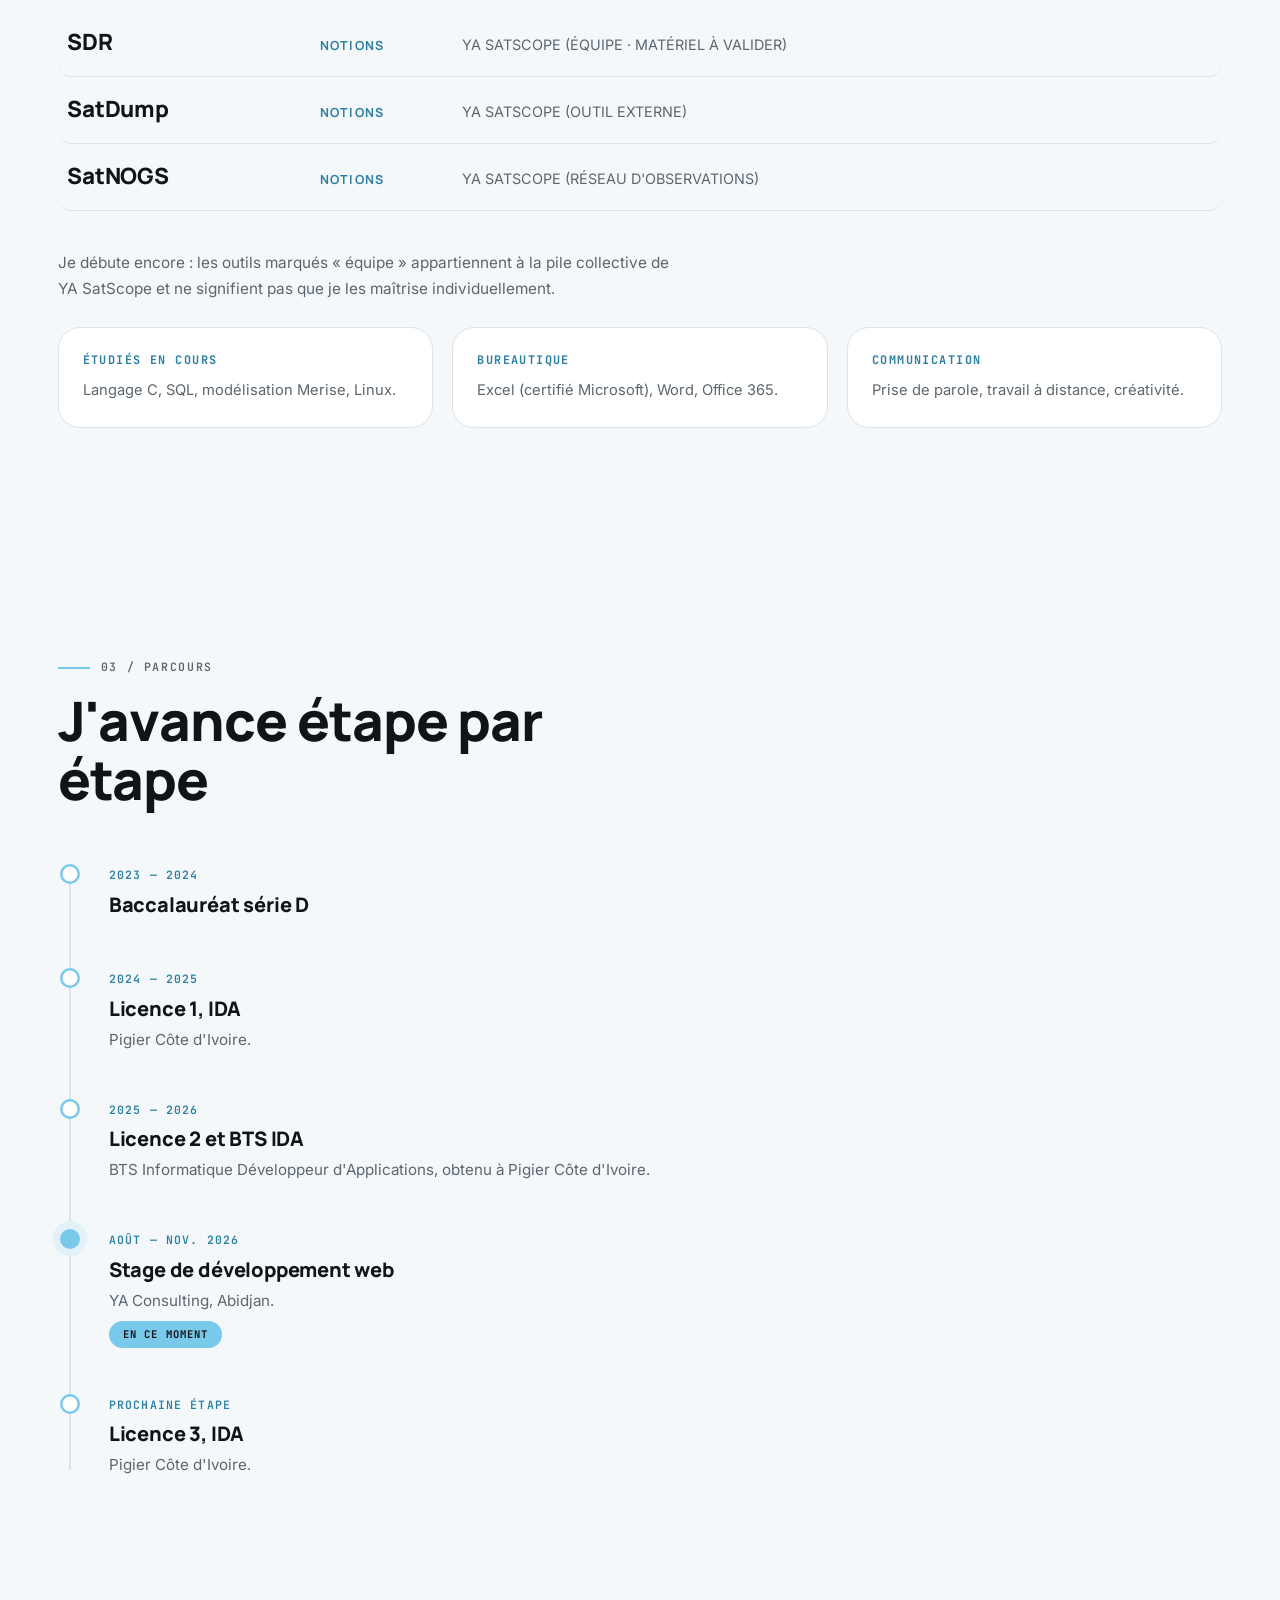
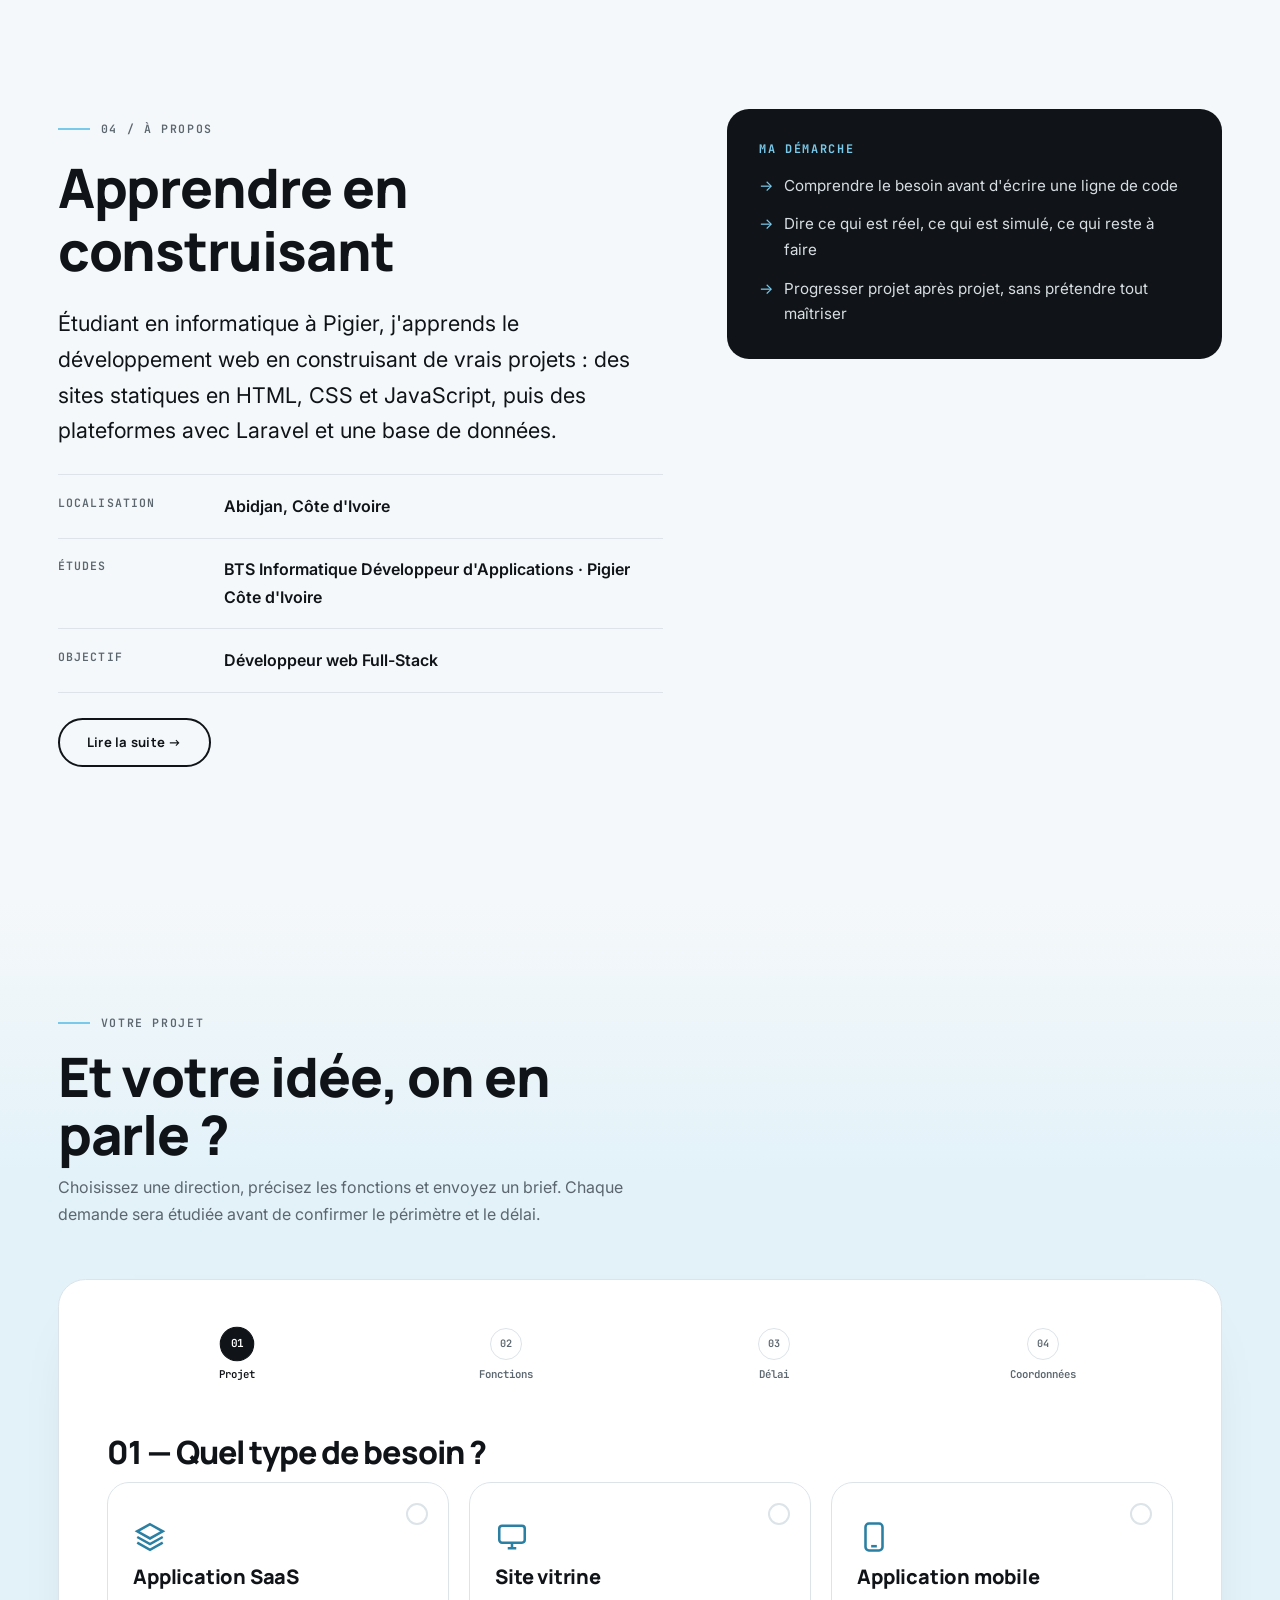
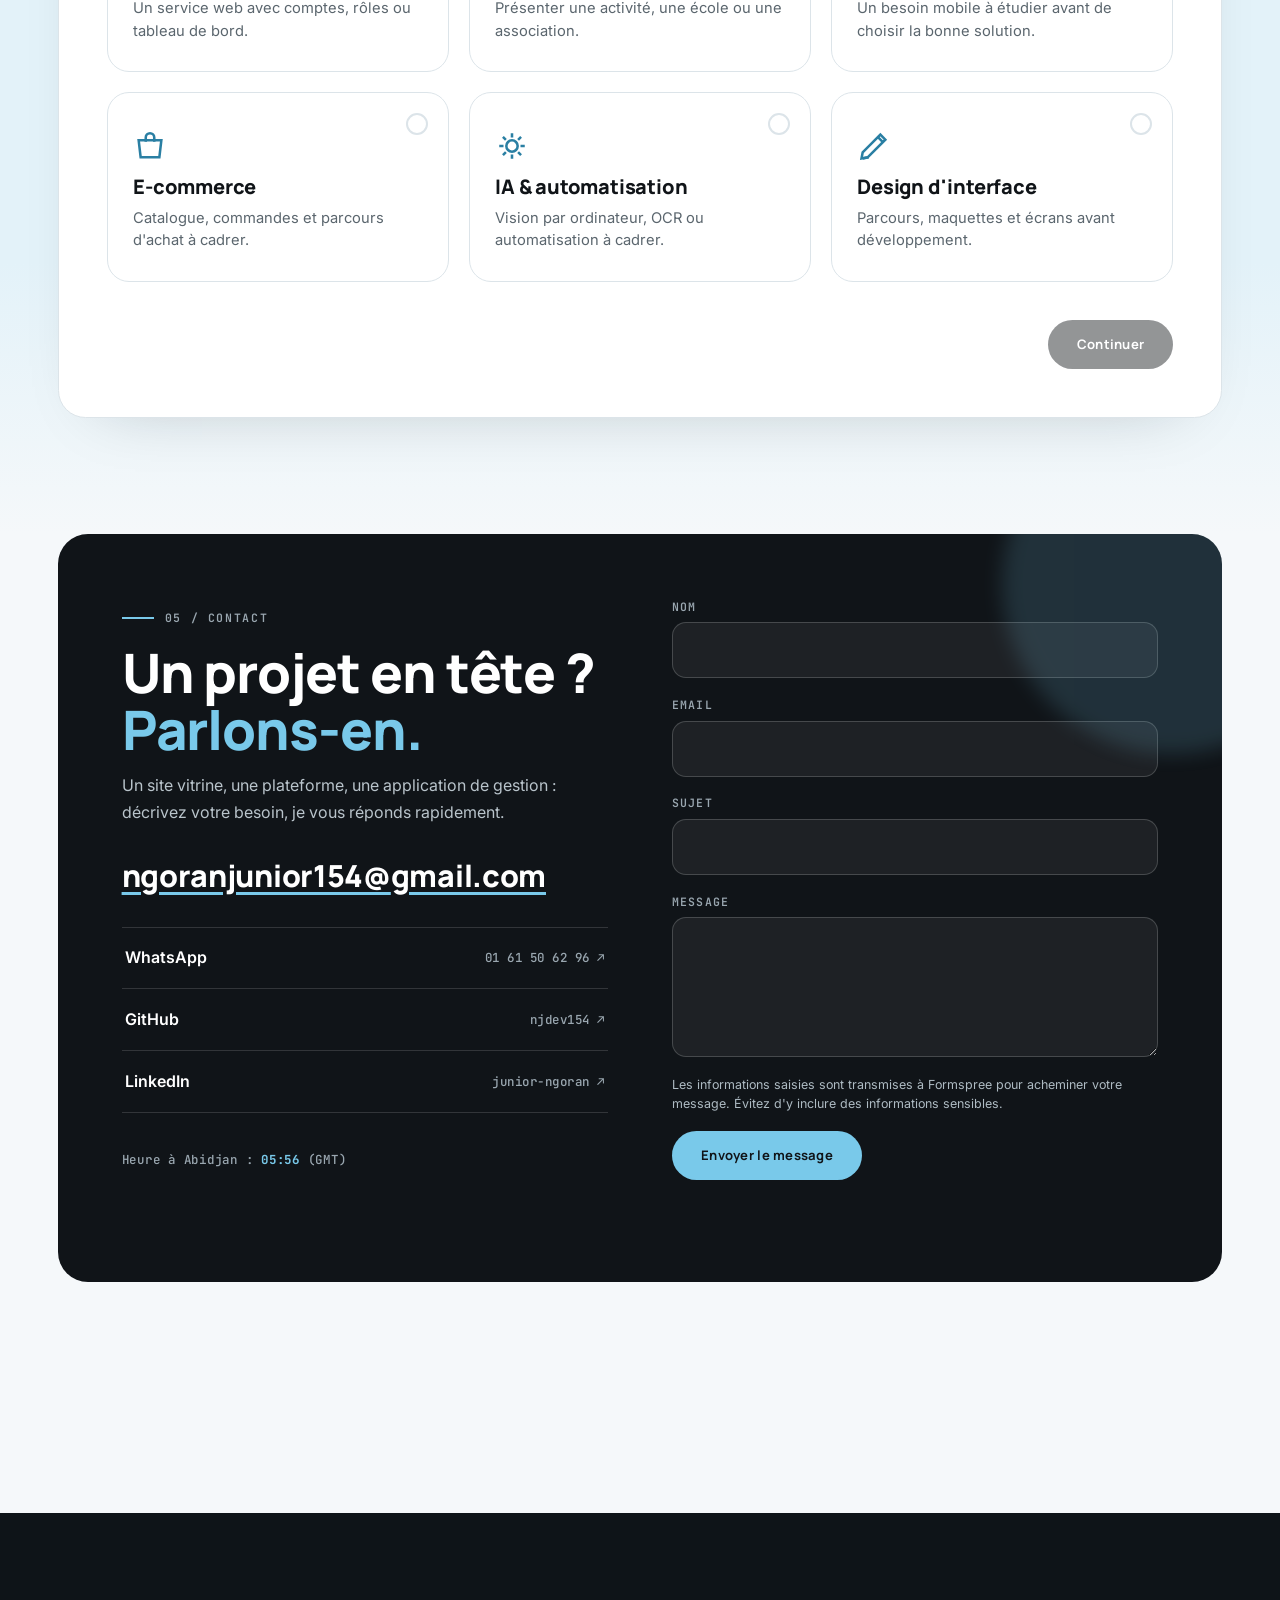
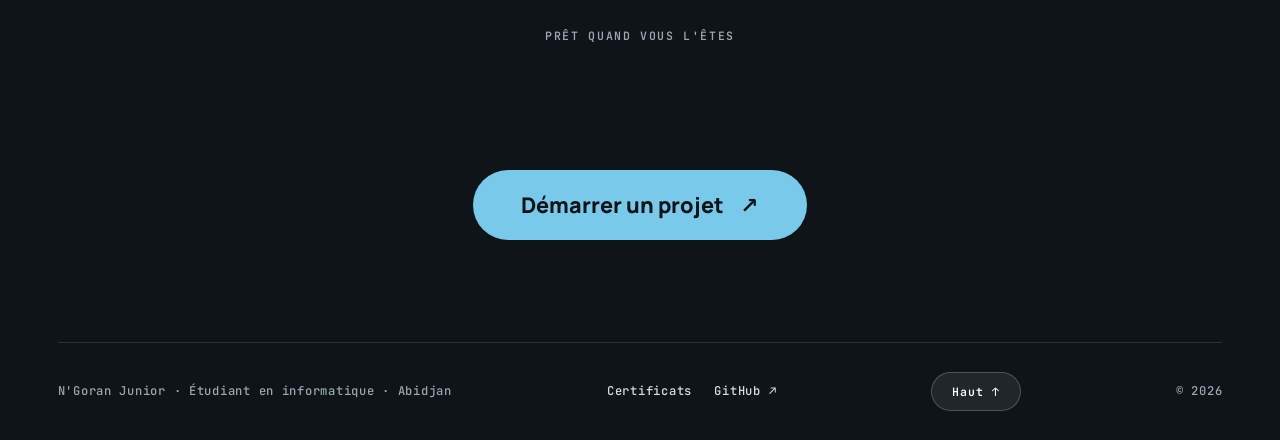
==== commit f3078c61: "Clarifier les projets et les formulaires" ====
--- a/index.html
+++ b/index.html
@@ -68,7 +68,7 @@
         </div>
         <div class="hero-stats">
           <div class="stat reveal"><b data-count="8">0</b><span data-i18n="st1">projets</span></div>
-          <div class="stat reveal" style="--d:.1s"><b data-count="3">0</b><span data-i18n="st2">en ligne</span></div>
+          <div class="stat reveal" style="--d:.1s"><b data-count="3">0</b><span data-i18n="st2">projets publiés</span></div>
           <div class="stat reveal" style="--d:.2s"><b data-count="1">0</b><span data-i18n="st3">certification</span></div>
         </div>
       </div>
@@ -126,7 +126,7 @@
           <div class="sc-track">
         <article class="sc-slide">
           <a class="sc-link" href="projets/cibanque.html" data-cursor="VOIR" tabindex="-1">
-            <figure class="sc-media"><img src="assets/images/cibanque-accueil.webp" alt="Page d'accueil de CIBANQUE" data-alt-en="Home page of CIBANQUE" width="1180" height="546" loading="lazy"><span class="no">N°01</span><span class="chip"><i></i><span data-i18n="status.live">En ligne</span></span></figure>
+            <figure class="sc-media"><img src="assets/images/cibanque-accueil.webp" alt="Page d'accueil de CIBANQUE" data-alt-en="Home page of CIBANQUE" width="1180" height="546" loading="lazy"><span class="no">N°01</span><span class="chip"><i></i><span data-i18n="status.demo">Démo en ligne</span></span></figure>
             <div class="sc-info">
               <h3>CIBANQUE</h3>
               <div class="sc-desc"><p data-i18n="cibanque.d">Maquette d'application bancaire pour la Côte d'Ivoire : virements, carte, factures. Données fictives.</p><p class="tags">HTML · CSS · JavaScript</p><span class="sc-more"><span data-i18n="car.more">Voir l'étude de cas</span><span class="arr" aria-hidden="true">→</span></span></div>
@@ -138,7 +138,7 @@
             <figure class="sc-media"><img src="assets/images/dona-accueil.webp" alt="Page d'accueil de Dona CI" data-alt-en="Home page of Dona CI" width="1180" height="539" loading="lazy"><span class="no">N°02</span><span class="chip"><i></i><span data-i18n="status.live">En ligne</span></span></figure>
             <div class="sc-info">
               <h3>DONA CI</h3>
-              <div class="sc-desc"><p data-i18n="dona.d">Site de mobilisation pour le don de sang : campagne, ressources et contact pour les organisations.</p><p class="tags">HTML · CSS · JavaScript</p><span class="sc-more"><span data-i18n="car.more">Voir l'étude de cas</span><span class="arr" aria-hidden="true">→</span></span></div>
+              <div class="sc-desc"><p data-i18n="dona.d">Site d'information et de mobilisation pour le don de sang : ressources et contacts pour les organisations.</p><p class="tags">HTML · CSS · JavaScript</p><span class="sc-more"><span data-i18n="car.more">Voir l'étude de cas</span><span class="arr" aria-hidden="true">→</span></span></div>
             </div>
           </a>
         </article>
@@ -147,7 +147,7 @@
             <figure class="sc-media"><img src="assets/images/pigier-accueil.webp" alt="Page d'accueil de Pigier Connect" data-alt-en="Home page of Pigier Connect" width="1180" height="540" loading="lazy"><span class="no">N°03</span><span class="chip"><i></i><span data-i18n="status.live">En ligne</span></span></figure>
             <div class="sc-info">
               <h3>PIGIER CONNECT</h3>
-              <div class="sc-desc"><p data-i18n="pigier.d">Site vitrine et préinscription pour Pigier Yopougon : filières, recherche, FAQ.</p><p class="tags">HTML · CSS · JavaScript</p><span class="sc-more"><span data-i18n="car.more">Voir l'étude de cas</span><span class="arr" aria-hidden="true">→</span></span></div>
+              <div class="sc-desc"><p data-i18n="pigier.d">Site vitrine en ligne; préinscription en démonstration, sans candidature réellement transmise.</p><p class="tags">HTML · CSS · JavaScript</p><span class="sc-more"><span data-i18n="car.more">Voir l'étude de cas</span><span class="arr" aria-hidden="true">→</span></span></div>
             </div>
           </a>
         </article>
@@ -156,7 +156,7 @@
             <figure class="sc-media"><img src="assets/images/jeuneavenir-accueil.webp" alt="Page d'accueil de JeuneAvenir CI" data-alt-en="Home page of JeuneAvenir CI" width="1180" height="559" loading="lazy"><span class="no">N°04</span><span class="chip wip"><i></i><span data-i18n="status.wip">En cours</span></span></figure>
             <div class="sc-info">
               <h3>JEUNEAVENIR CI</h3>
-              <div class="sc-desc"><p data-i18n="jeune.d">Orientation, mentorat et offres de stage pour les jeunes Ivoiriens.</p><p class="tags">HTML · CSS · JavaScript</p><span class="sc-more"><span data-i18n="car.more">Voir l'étude de cas</span><span class="arr" aria-hidden="true">→</span></span></div>
+              <div class="sc-desc"><p data-i18n="jeune.d">Quiz pilote et répertoire partiel; aucun mentor ni offre de stage réel pour l'instant.</p><p class="tags">HTML · CSS · JavaScript</p><span class="sc-more"><span data-i18n="car.more">Voir l'étude de cas</span><span class="arr" aria-hidden="true">→</span></span></div>
             </div>
           </a>
         </article>
@@ -165,7 +165,7 @@
             <figure class="sc-media"><img src="assets/images/passerelle-accueil.webp" alt="Page d'accueil de Passerelle" data-alt-en="Home page of Passerelle" width="1180" height="553" loading="lazy"><span class="no">N°05</span><span class="chip wip"><i></i><span data-i18n="status.wip">En cours</span></span></figure>
             <div class="sc-info">
               <h3>PASSERELLE</h3>
-              <div class="sc-desc"><p data-i18n="passe.d">Stages et alternance : étudiants, entreprises et établissements sur une même plateforme.</p><p class="tags">Laravel · PHP · MySQL</p><span class="sc-more"><span data-i18n="car.more">Voir l'étude de cas</span><span class="arr" aria-hidden="true">→</span></span></div>
+              <div class="sc-desc"><p data-i18n="passe.d">Plateforme de stages en construction; candidatures et suivi ne sont pas encore disponibles.</p><p class="tags">Laravel · PHP · MySQL</p><span class="sc-more"><span data-i18n="car.more">Voir l'étude de cas</span><span class="arr" aria-hidden="true">→</span></span></div>
             </div>
           </a>
         </article>
@@ -174,7 +174,7 @@
             <figure class="sc-media"><img src="assets/images/bizflow-dashboard.webp" alt="Tableau de bord de BizFlow" data-alt-en="BizFlow dashboard" width="1180" height="560" loading="lazy"><span class="no">N°06</span><span class="chip wip"><i></i><span data-i18n="status.wip">En cours</span></span></figure>
             <div class="sc-info">
               <h3>BIZFLOW</h3>
-              <div class="sc-desc"><p data-i18n="biz.d">Clients, rendez-vous et paiements pour petites entreprises de services.</p><p class="tags">Laravel · PHP · Tailwind CSS</p><span class="sc-more"><span data-i18n="car.more">Voir l'étude de cas</span><span class="arr" aria-hidden="true">→</span></span></div>
+              <div class="sc-desc"><p data-i18n="biz.d">Prototype de gestion pour petites entreprises; parcours clients, rendez-vous et paiements à finaliser.</p><p class="tags">Laravel · PHP · Tailwind CSS</p><span class="sc-more"><span data-i18n="car.more">Voir l'étude de cas</span><span class="arr" aria-hidden="true">→</span></span></div>
             </div>
           </a>
         </article>
@@ -183,7 +183,7 @@
             <figure class="sc-media"><img src="assets/images/ya-satscope/01-accueil.webp" srcset="assets/images/ya-satscope/01-accueil-mobile.webp 800w, assets/images/ya-satscope/01-accueil.webp 1600w" sizes="(max-width: 760px) 100vw, 1000px" alt="Écran d'accueil de YA SatScope" data-alt-en="YA SatScope home screen" width="1600" height="1000" loading="lazy" decoding="async"><span class="no">N°07</span><span class="chip wip"><i></i><span data-i18n="status.wip">En cours</span></span></figure>
             <div class="sc-info">
               <h3>YA SATSCOPE</h3>
-              <div class="sc-desc"><p data-i18n="yasatscope.d">Logiciel de suivi satellitaire et d'analyse du spectre conçu en équipe pendant mon stage.</p><p class="tags">Python · PySide6 · Skyfield · SQLite</p><span class="sc-more"><span data-i18n="car.more">Voir l'étude de cas</span><span class="arr" aria-hidden="true">→</span></span></div>
+              <div class="sc-desc"><p data-i18n="yasatscope.d">Prototype d'équipe pour le suivi satellite et l'exploration SDR; certaines fonctions restent expérimentales.</p><p class="tags">Python · PySide6 · Skyfield · SQLite</p><span class="sc-more"><span data-i18n="car.more">Voir l'étude de cas</span><span class="arr" aria-hidden="true">→</span></span></div>
             </div>
           </a>
         </article>
@@ -192,7 +192,7 @@
             <figure class="sc-media"><img src="assets/images/washmatic/01-tableau-bord.jpg" alt="Tableau de bord WashMatic avec des données de test" data-alt-en="WashMatic dashboard with test data" width="1600" height="1000" loading="lazy" decoding="async"><span class="no">N°08</span><span class="chip wip"><i></i><span data-i18n="status.wip">En cours</span></span></figure>
             <div class="sc-info">
               <h3>WASHMATIC</h3>
-              <div class="sc-desc"><p data-i18n="washmatic.d">Outil de gestion pour lavage auto : suivi des caméras, passages de véhicules et déclarations quotidiennes.</p><p class="tags">Python · OpenCV · YOLO · EasyOCR</p><span class="sc-more"><span data-i18n="car.more">Voir l'étude de cas</span><span class="arr" aria-hidden="true">→</span></span></div>
+              <div class="sc-desc"><p data-i18n="washmatic.d">Prototype d'équipe pour lavage auto : traitement caméra, suivi de passages et données de test.</p><p class="tags">Python · OpenCV · YOLO · EasyOCR</p><span class="sc-more"><span data-i18n="car.more">Voir l'étude de cas</span><span class="arr" aria-hidden="true">→</span></span></div>
             </div>
           </a>
         </article>
@@ -467,6 +467,7 @@
             </div>
             <input type="text" name="_gotcha" tabindex="-1" autocomplete="off" class="pj-honeypot" aria-hidden="true">
             <p class="pj-file-note" data-i18n="pj.fileNote">Vous pourrez transmettre un cahier des charges après le premier échange par WhatsApp ou par e-mail.</p>
+            <p class="form-privacy" data-i18n="pj.privacy">Les informations saisies sont transmises à Formspree pour acheminer votre demande. Évitez d'y inclure des informations sensibles.</p>
             <div class="pj-actions">
               <button type="button" class="btn btn-line pj-back" data-pj-back="2" data-i18n="pj.edit">Modifier mon projet</button>
               <a class="btn btn-accent" id="pj-wa" href="https://wa.me/2250161506296" target="_blank" rel="noopener" data-i18n="pj.whatsapp">Continuer sur WhatsApp</a>
@@ -504,6 +505,7 @@
             <label><span data-i18n="f.subject">Sujet</span><input type="text" name="subject"></label>
             <label><span>Message</span><textarea name="message" required></textarea></label>
             <input type="text" name="_gotcha" tabindex="-1" autocomplete="off" style="position:absolute;left:-9999px" aria-hidden="true">
+            <p class="form-privacy" data-i18n="f.privacy">Les informations saisies sont transmises à Formspree pour acheminer votre message. Évitez d'y inclure des informations sensibles.</p>
             <div><button class="btn btn-accent" data-magnet type="submit" data-i18n="f.send">Envoyer le message</button></div>
             <p class="form-msg" role="status" aria-live="polite" data-ok="Message envoyé. Je vous réponds vite." data-ko="Échec de l'envoi. Écrivez-moi directement par email."></p>
           </form>
@@ -540,20 +542,20 @@
   "h.lead": "I'm <strong>N'Goran Junior</strong>, a Computer Science student (IDA). I learn web development by building real projects, designed for Côte d'Ivoire.",
   "h.cta1": "See my projects", "h.cta2": "Download my résumé",
   "h.scroll": "Scroll",
-  "st1": "projects", "st2": "live", "st3": "certification",
+  "st1": "projects", "st2": "published projects", "st3": "certification",
   "w.kicker": "01 / Selected work", "w.title": "Selected work",
   "w.sub": "Eight projects, from showcase sites and web platforms to a satellite-tracking prototype and an auto-wash management tool. Each case study states what is real, what is simulated and what remains to be done.",
   "car.label": "Selected projects", "car.choose": "Choose a project", "car.prev": "Previous project", "car.next": "Next project",
   "car.more": "Read the case study", "car.swipe": "Swipe or use the arrows", "w.all": "See all eight projects",
   "mani.text": "Real projects, clean code, constant progress — that is how I build the web.",
   "cibanque.d": "Online banking mockup for Côte d'Ivoire: transfers, card, bills. Fictional data.",
-  "dona.d": "Blood donation campaign site: campaign plan, resources and contact for organisations.",
-  "pigier.d": "Showcase site and pre-registration for Pigier Yopougon: programmes, search, FAQ.",
-  "jeune.d": "Orientation, mentoring and internship offers for young Ivorians.",
-  "passe.d": "Internships and work-study: students, companies and schools on one platform.",
-  "biz.d": "Client, appointment and payment management for small service businesses.",
-  "yasatscope.d": "A team-built desktop app for satellite tracking and spectrum analysis during my internship.",
-  "washmatic.d": "An auto-wash management tool for camera monitoring, vehicle passages and daily reports.",
+  "dona.d": "Information and campaign site for blood donation: resources and contacts for organisations.",
+  "pigier.d": "Published showcase site; pre-registration is a demo and does not submit real applications.",
+  "jeune.d": "Pilot guidance quiz and partial directory; no real mentors or internship offers yet.",
+  "passe.d": "Internship platform in progress; applications and tracking are not available yet.",
+  "biz.d": "Small-business management prototype; client, appointment and payment flows are still in progress.",
+  "yasatscope.d": "Team-built desktop prototype for satellite tracking and SDR exploration; some features remain experimental.",
+  "washmatic.d": "Team-built car-wash prototype for camera processing and vehicle tracking, using test data.",
   "mq1": "Showcase websites", "mq2": "Web platforms", "mq3": "Management apps",
   "mq1b": "Showcase websites", "mq2b": "Web platforms", "mq3b": "Management apps",
   "sc.kicker": "02 / Skills", "sc.title": "My stack, project by project",
@@ -642,6 +644,7 @@
   "pj.phone": "Phone / WhatsApp (optional)",
   "pj.brief": "Describe your need in a few sentences *",
   "pj.fileNote": "You can share a specification document after the first exchange by WhatsApp or email.",
+  "pj.privacy": "The information you enter is sent to Formspree to deliver your request. Please do not include sensitive information.",
   "pj.whatsapp": "Continue on WhatsApp",
   "pj.send": "Send the request",
   "pj.formSuccess": "Request sent. I will get back to you soon.",
--- a/css/style.css
+++ b/css/style.css
@@ -438,6 +438,8 @@
 }
 .contact-form input:focus,.contact-form textarea:focus{outline:none;border-color:var(--accent-bright);background:rgba(255,255,255,.09)}
 .contact-form textarea{min-height:140px;resize:vertical}
+.form-privacy{margin:0;color:var(--muted);font-size:.78rem;line-height:1.55}
+.contact-form .form-privacy{color:#AEBBC3}
 .form-msg{font:600 .85rem var(--font-body);min-height:1.5em;margin:0}
 .form-msg.ok{color:var(--accent-bright)}
 .form-msg.err{color:#F19999}
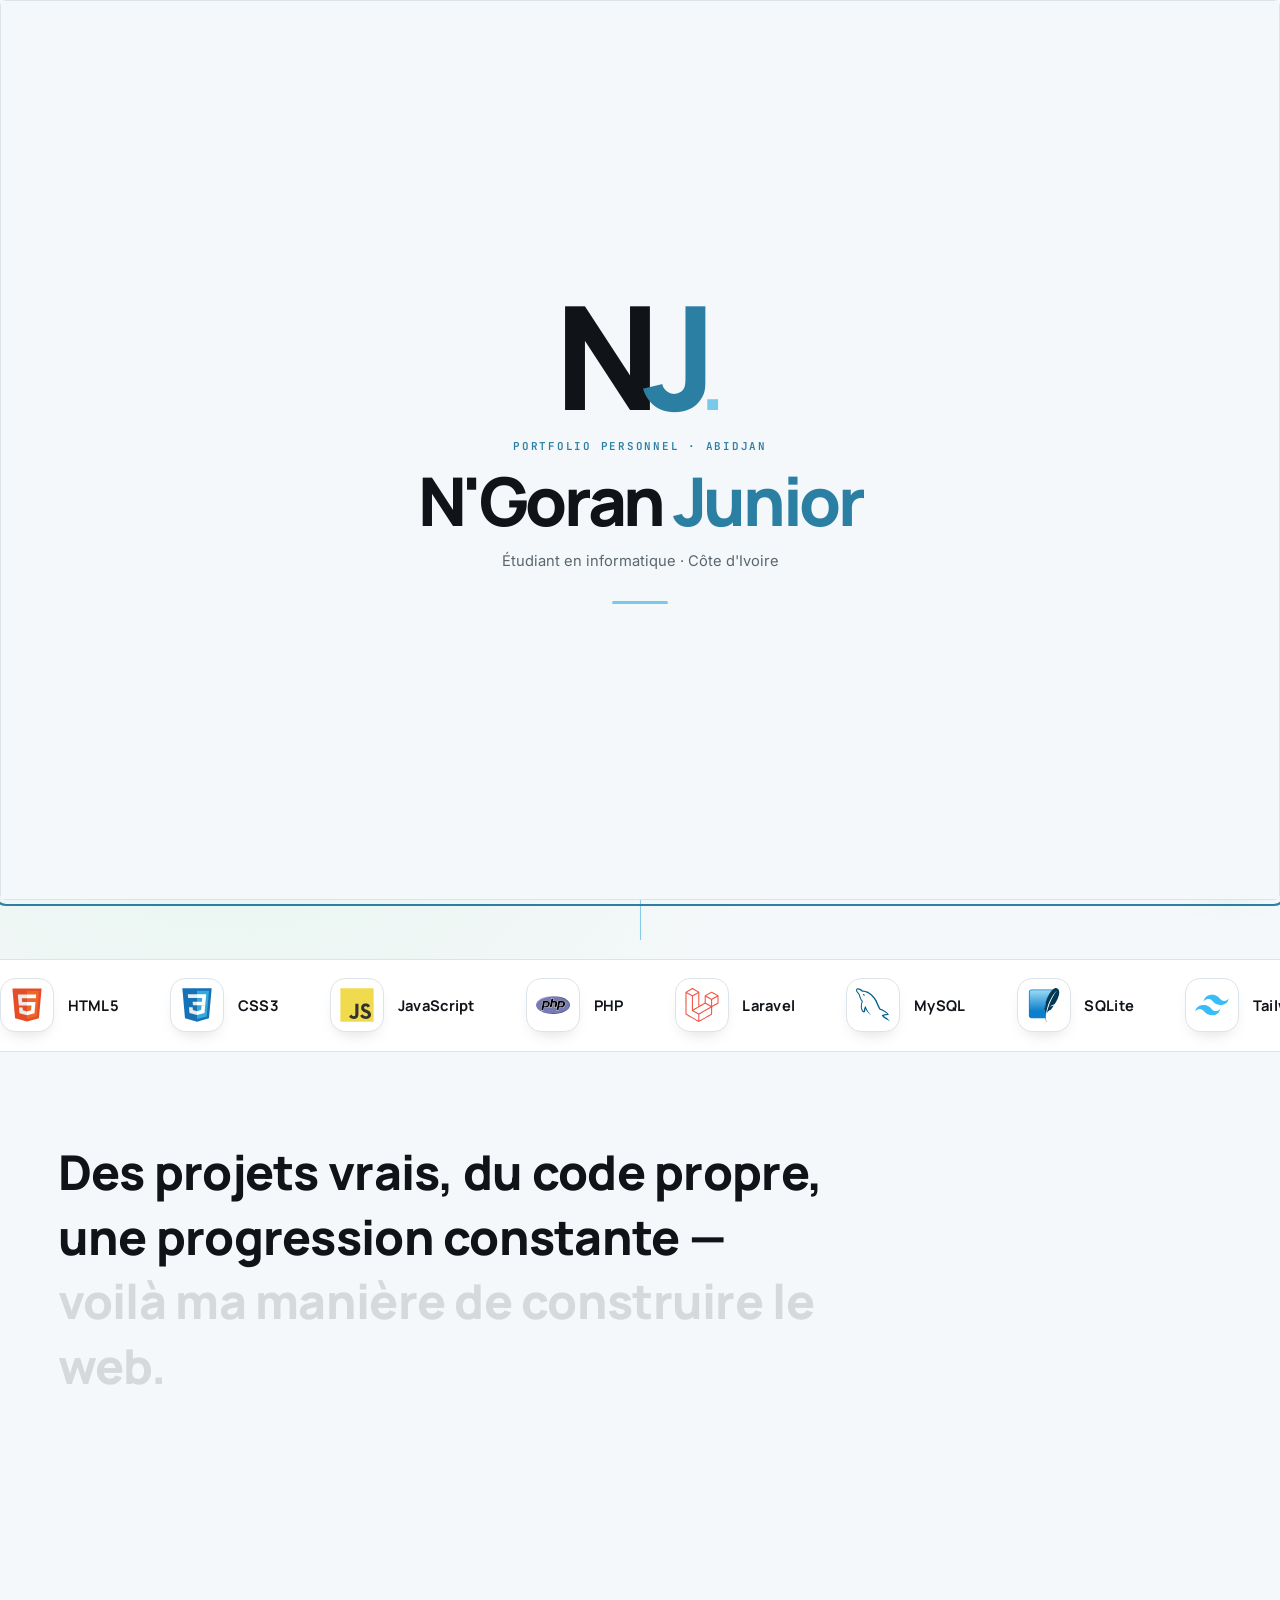
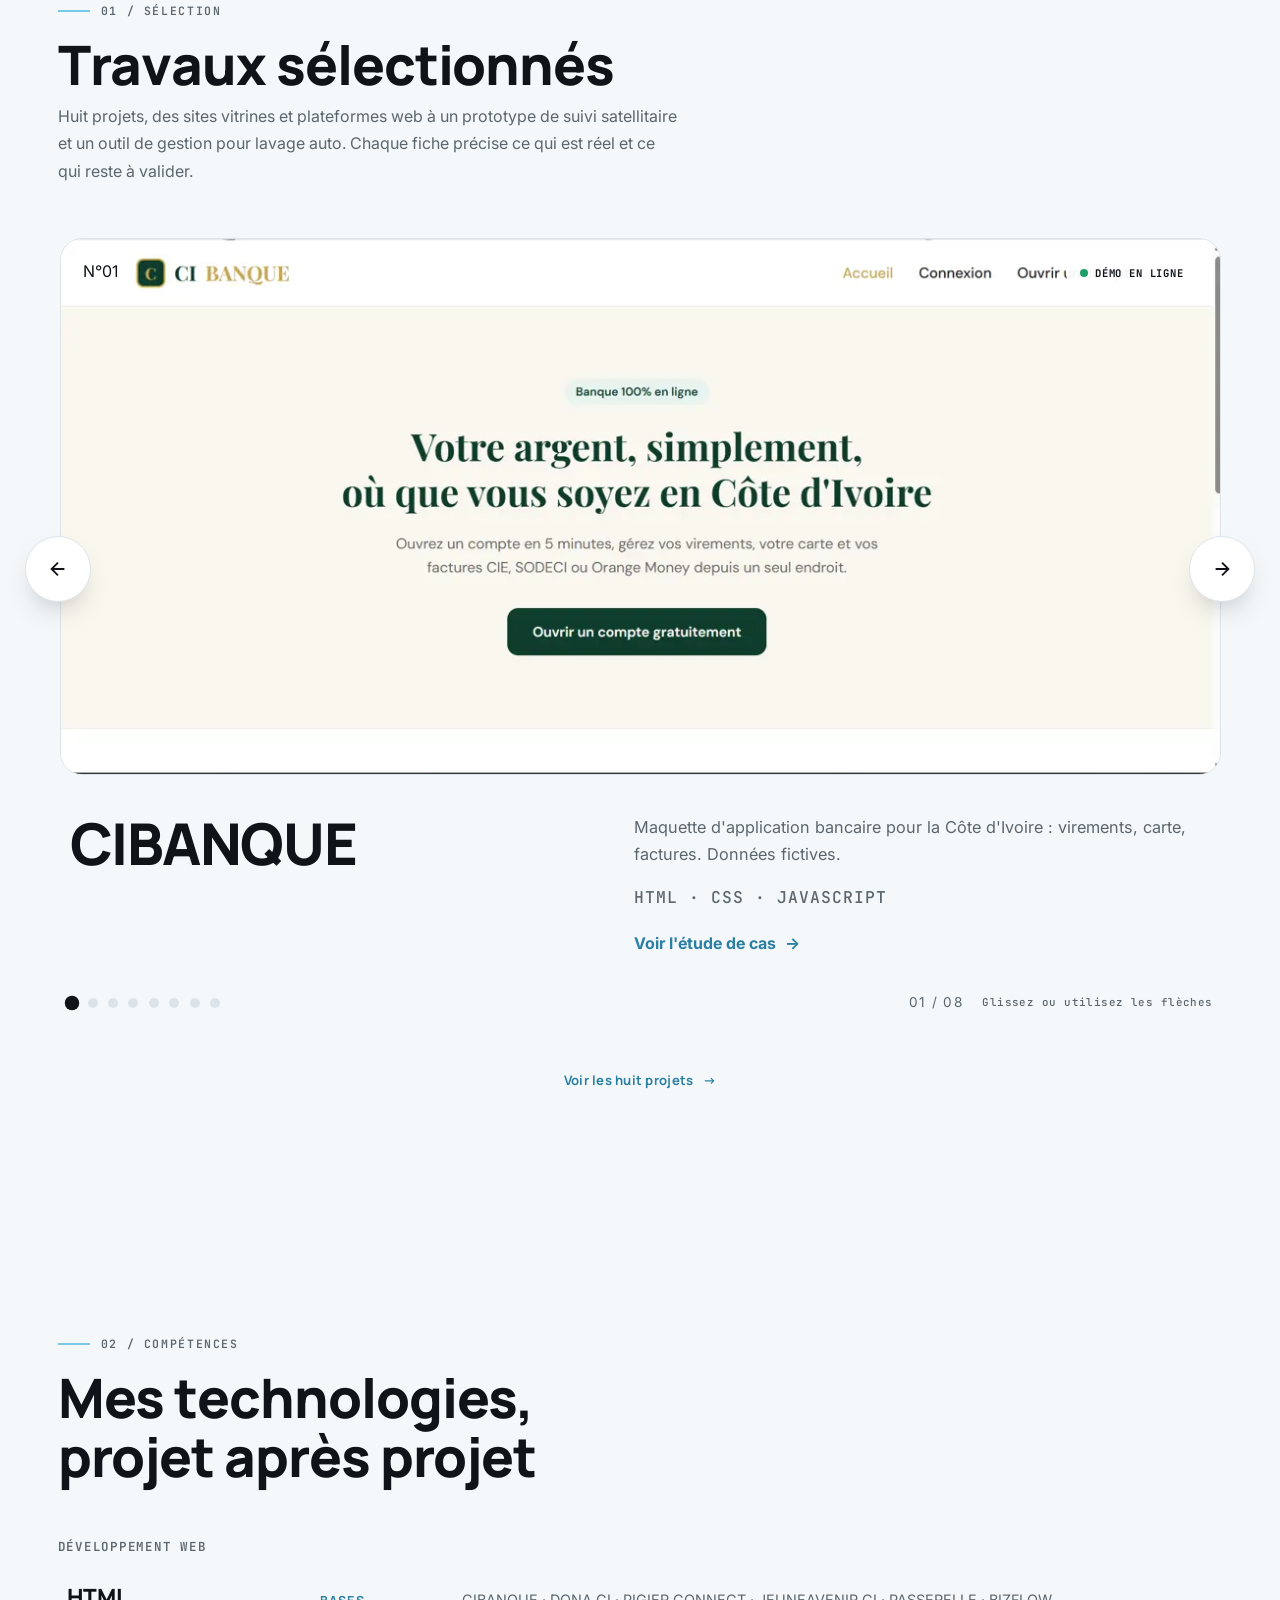
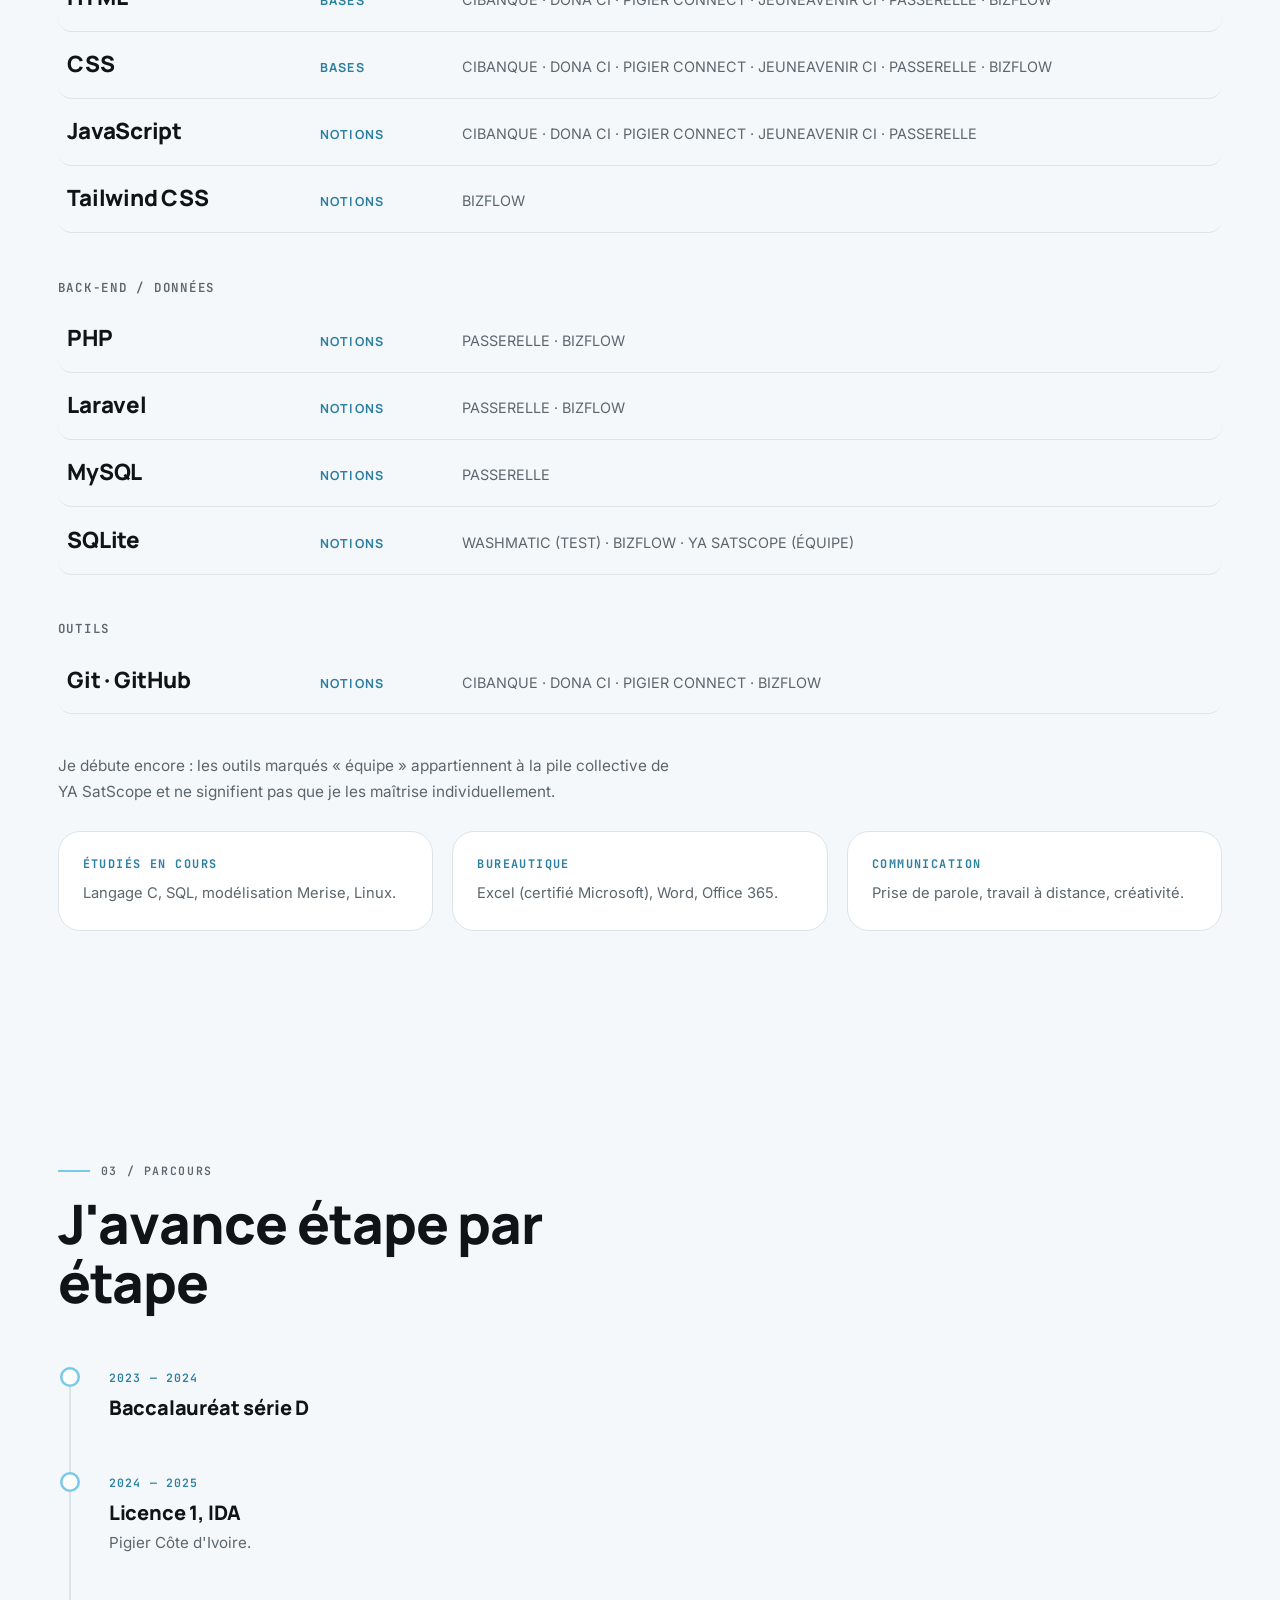
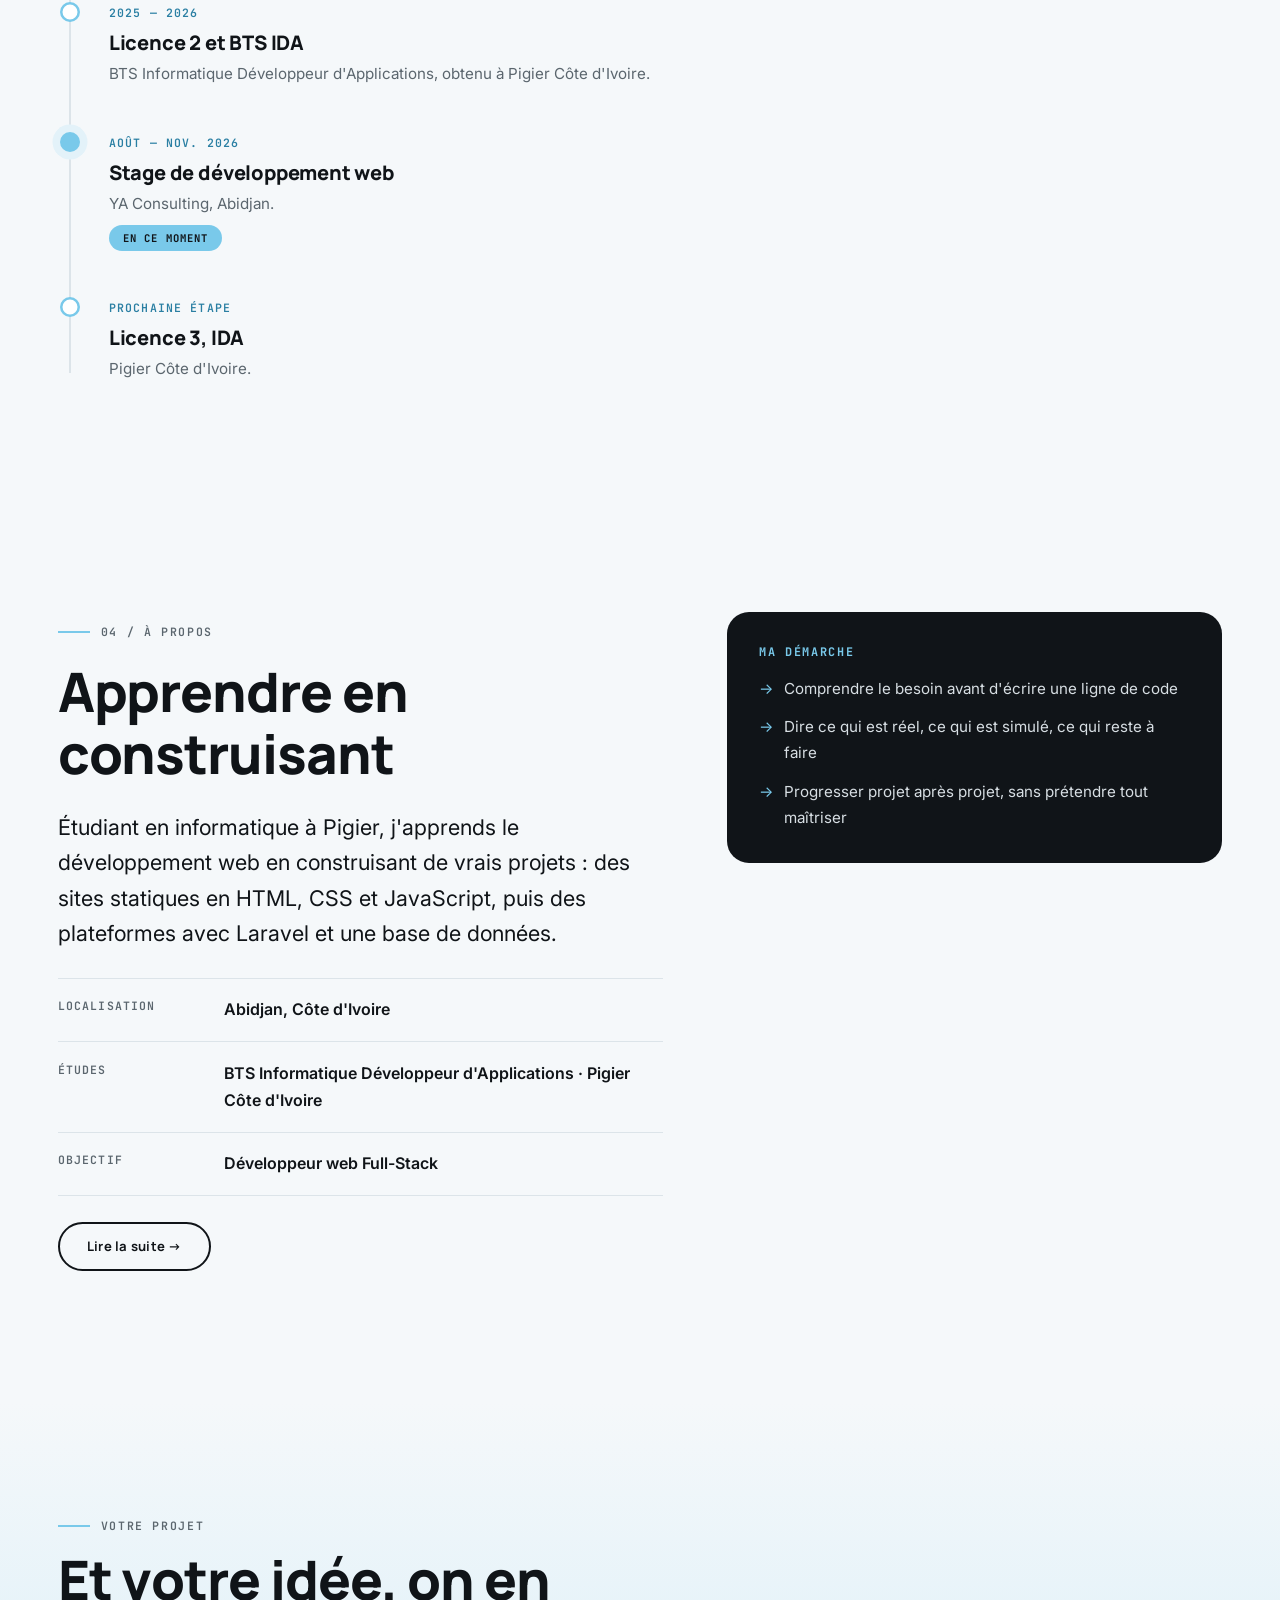
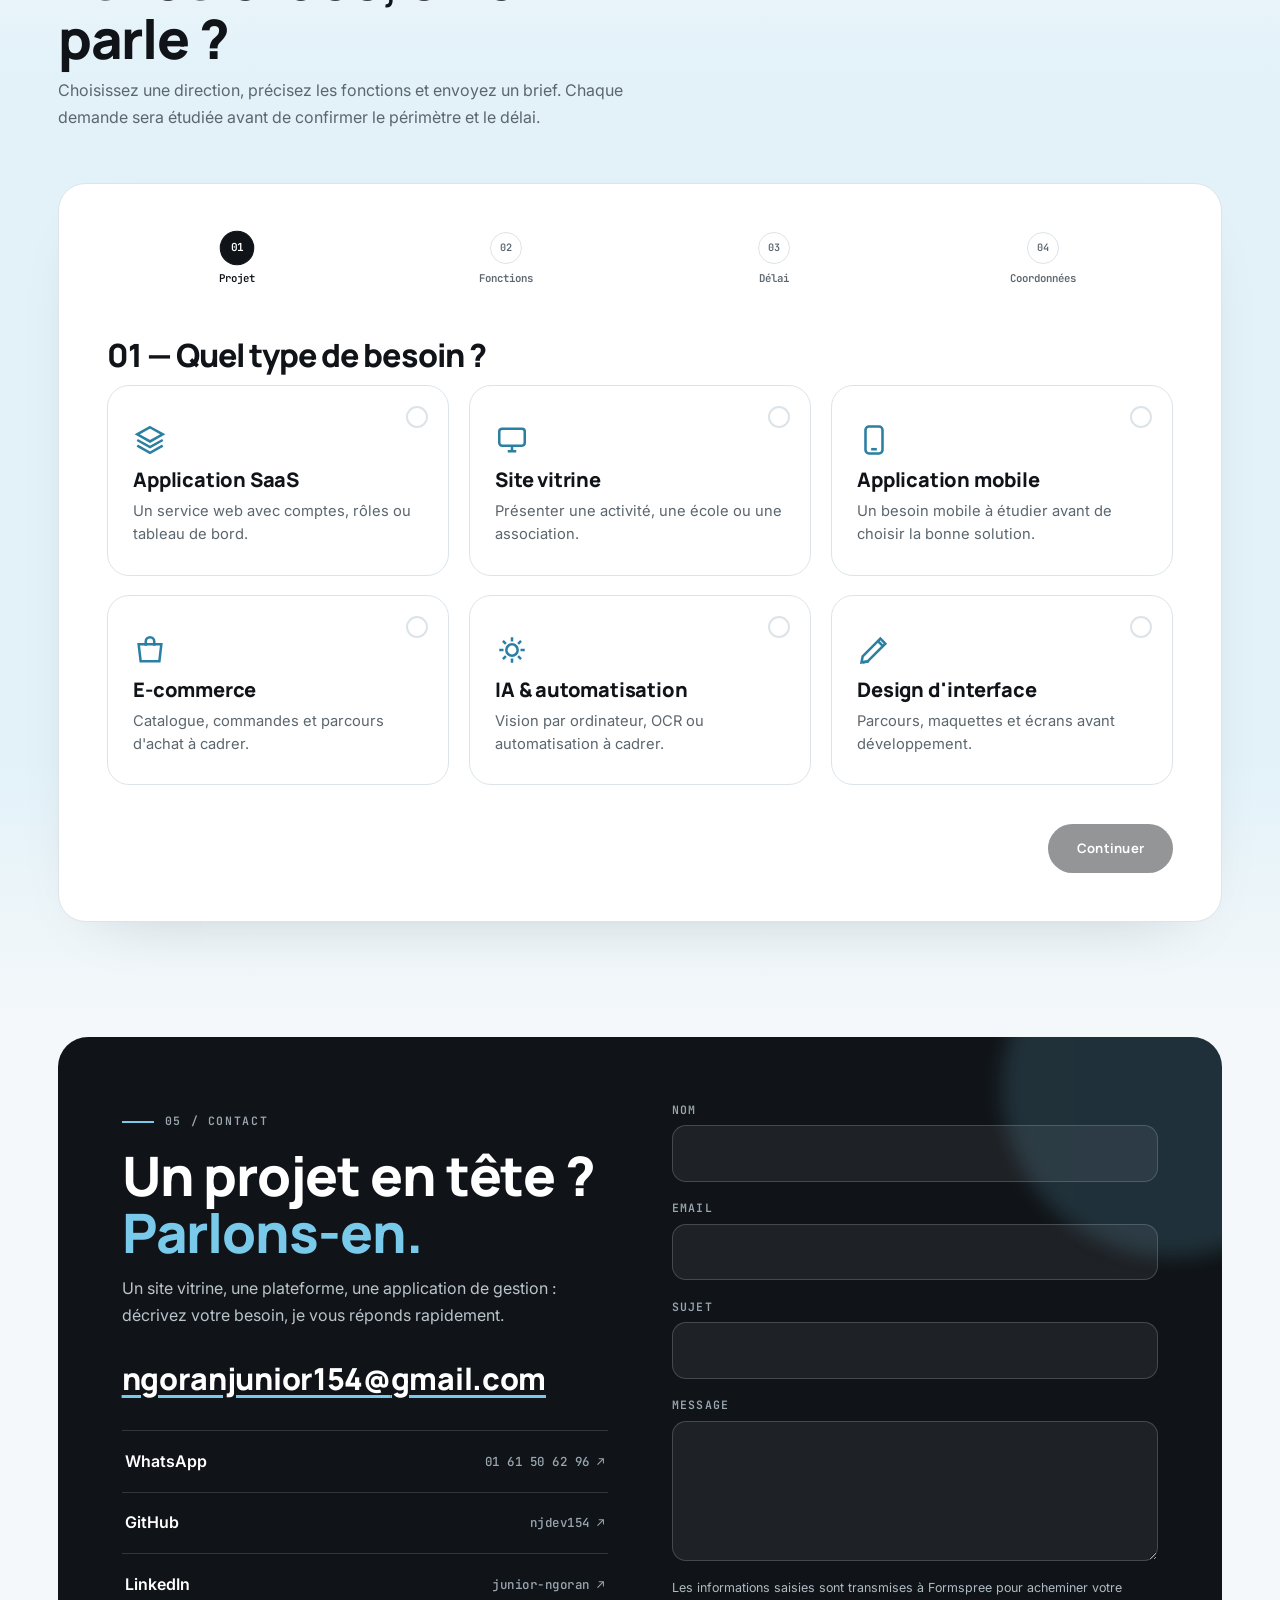
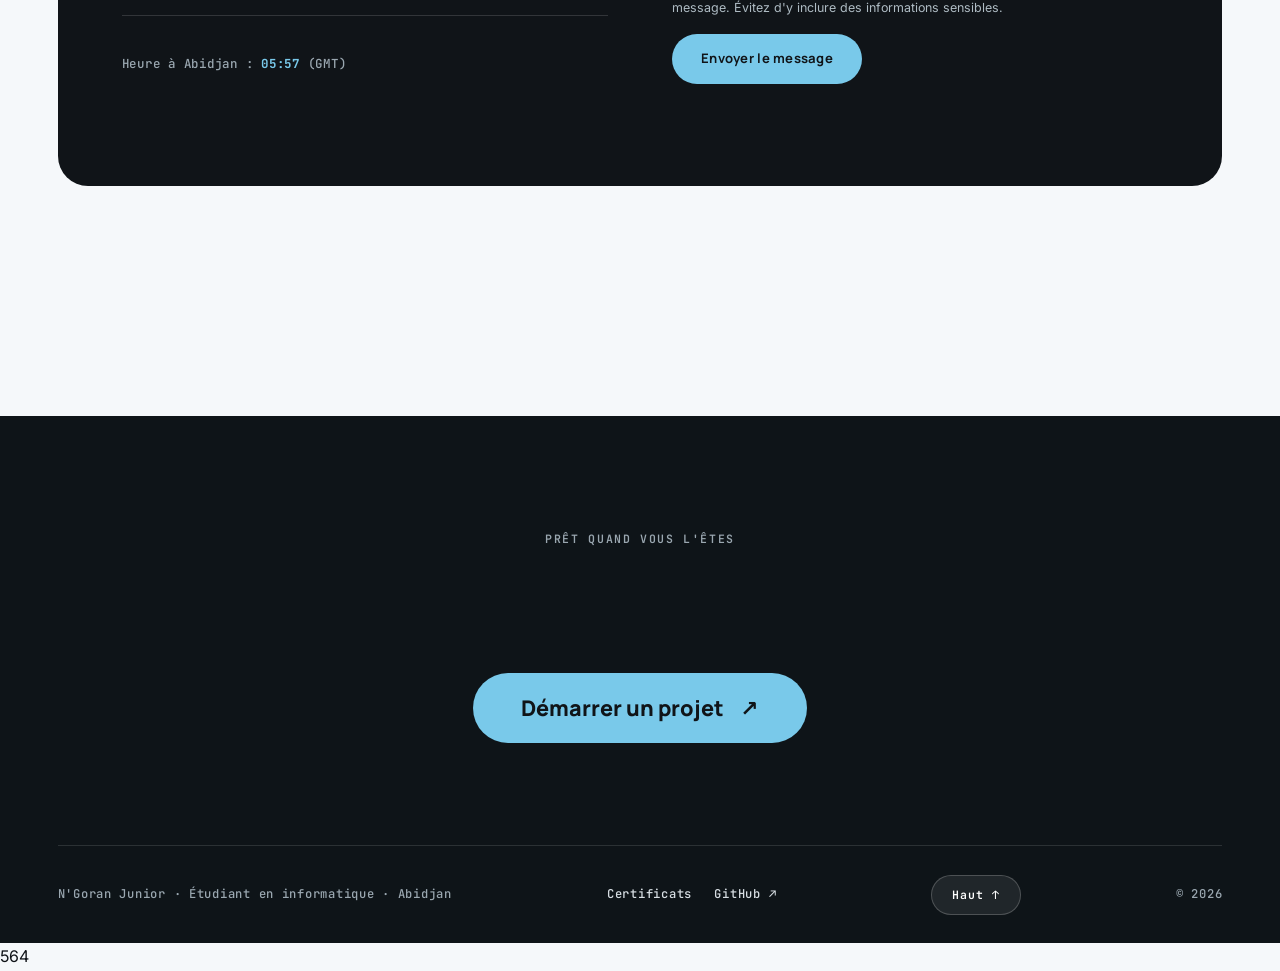
==== commit 3acef343: "Alléger la section compétences" ====
--- a/index.html
+++ b/index.html
@@ -235,39 +235,15 @@
           <div class="sk-row"><span class="sk-tech">Tailwind CSS</span><span class="sk-lv" data-i18n="lv.prog">Notions</span><span class="sk-proj">BIZFLOW</span></div>
         </div>
         <div class="sk-group">
-          <p class="sk-gname" data-i18n="m.back">Back-end</p>
+          <p class="sk-gname" data-i18n="m.back">Back-end / Données</p>
           <div class="sk-row"><span class="sk-tech">PHP</span><span class="sk-lv" data-i18n="lv.prog2">Notions</span><span class="sk-proj">PASSERELLE · BIZFLOW</span></div>
           <div class="sk-row"><span class="sk-tech">Laravel</span><span class="sk-lv" data-i18n="lv.prog3">Notions</span><span class="sk-proj">PASSERELLE · BIZFLOW</span></div>
-        </div>
-        <div class="sk-group">
-          <p class="sk-gname" data-i18n="m.data">Données</p>
           <div class="sk-row"><span class="sk-tech">MySQL</span><span class="sk-lv" data-i18n="lv.prog4">Notions</span><span class="sk-proj">PASSERELLE</span></div>
           <div class="sk-row"><span class="sk-tech">SQLite</span><span class="sk-lv" data-i18n="lv.prog5">Notions</span><span class="sk-proj">WASHMATIC (TEST) · BIZFLOW · YA SATSCOPE (ÉQUIPE)</span></div>
         </div>
         <div class="sk-group">
           <p class="sk-gname" data-i18n="m.tools">Outils</p>
           <div class="sk-row"><span class="sk-tech">Git · GitHub</span><span class="sk-lv" data-i18n="lv.pr4">Notions</span><span class="sk-proj">CIBANQUE · DONA CI · PIGIER CONNECT · BIZFLOW</span></div>
-        </div>
-        <div class="sk-group">
-          <p class="sk-gname" data-i18n="m.sat">Application de bureau &amp; calcul scientifique</p>
-          <div class="sk-row"><span class="sk-tech">Python</span><span class="sk-lv" data-i18n="lv.prog">Notions</span><span class="sk-proj">YA SATSCOPE (ÉQUIPE)</span></div>
-          <div class="sk-row"><span class="sk-tech">PySide6</span><span class="sk-lv" data-i18n="lv.prog">Notions</span><span class="sk-proj">YA SATSCOPE (ÉQUIPE)</span></div>
-          <div class="sk-row"><span class="sk-tech">Skyfield · SGP4</span><span class="sk-lv" data-i18n="lv.prog">Notions</span><span class="sk-proj">YA SATSCOPE (ÉQUIPE)</span></div>
-          <div class="sk-row"><span class="sk-tech">NumPy · SciPy</span><span class="sk-lv" data-i18n="lv.prog">Notions</span><span class="sk-proj">YA SATSCOPE (ÉQUIPE)</span></div>
-          <div class="sk-row"><span class="sk-tech">PyQtGraph</span><span class="sk-lv" data-i18n="lv.prog">Notions</span><span class="sk-proj">YA SATSCOPE (ÉQUIPE)</span></div>
-        </div>
-        <div class="sk-group">
-          <p class="sk-gname" data-i18n="m.vision">Vision par ordinateur</p>
-          <div class="sk-row"><span class="sk-tech">Python</span><span class="sk-lv" data-i18n="lv.prog">Notions</span><span class="sk-proj">WASHMATIC</span></div>
-          <div class="sk-row"><span class="sk-tech">OpenCV</span><span class="sk-lv" data-i18n="lv.prog">Notions</span><span class="sk-proj">WASHMATIC</span></div>
-          <div class="sk-row"><span class="sk-tech">YOLO</span><span class="sk-lv" data-i18n="lv.prog">Notions</span><span class="sk-proj">WASHMATIC</span></div>
-          <div class="sk-row"><span class="sk-tech">EasyOCR</span><span class="sk-lv" data-i18n="lv.prog">Notions</span><span class="sk-proj">WASHMATIC</span></div>
-        </div>
-        <div class="sk-group">
-          <p class="sk-gname" data-i18n="m.satTools">Outils du projet d'équipe</p>
-          <div class="sk-row"><span class="sk-tech">SDR</span><span class="sk-lv" data-i18n="lv.prog">Notions</span><span class="sk-proj">YA SATSCOPE (ÉQUIPE · MATÉRIEL À VALIDER)</span></div>
-          <div class="sk-row"><span class="sk-tech">SatDump</span><span class="sk-lv" data-i18n="lv.prog">Notions</span><span class="sk-proj">YA SATSCOPE (OUTIL EXTERNE)</span></div>
-          <div class="sk-row"><span class="sk-tech">SatNOGS</span><span class="sk-lv" data-i18n="lv.prog">Notions</span><span class="sk-proj">YA SATSCOPE (RÉSEAU D'OBSERVATIONS)</span></div>
         </div>
       </div>
       <p class="sk-note reveal" data-i18n="sk.note">Je débute encore : les outils marqués « équipe » appartiennent à la pile collective de YA SatScope et ne signifient pas que je les maîtrise individuellement.</p>
@@ -560,8 +536,8 @@
   "mq1b": "Showcase websites", "mq2b": "Web platforms", "mq3b": "Management apps",
   "sc.kicker": "02 / Skills", "sc.title": "My stack, project by project",
   "sk.note": "I am still learning: “team” marks YA SatScope's shared stack and does not mean I master every tool individually.",
-  "m.level": "Level", "m.web": "Web development", "m.back": "Back end", "m.data": "Data", "m.tools": "Tools",
-  "m.sat": "Desktop applications & scientific computing", "m.satTools": "Tools from the team project", "m.vision": "Computer vision",
+  "m.level": "Level", "m.web": "Web development", "m.back": "Back end / Data", "m.tools": "Tools",
+
   "lv.pr": "Basics", "lv.pr2": "Basics", "lv.pr3": "Learning", "lv.pr4": "Learning",
   "lv.prog": "Learning", "lv.prog2": "Learning", "lv.prog3": "Learning", "lv.prog4": "Learning", "lv.prog5": "Learning",
   "m.legend": "Dot = used in the project (N°01 to N°08, same order as above).",
@@ -654,3 +630,4 @@
 <script src="js/main.js" defer></script>
 </body>
 </html>
+564
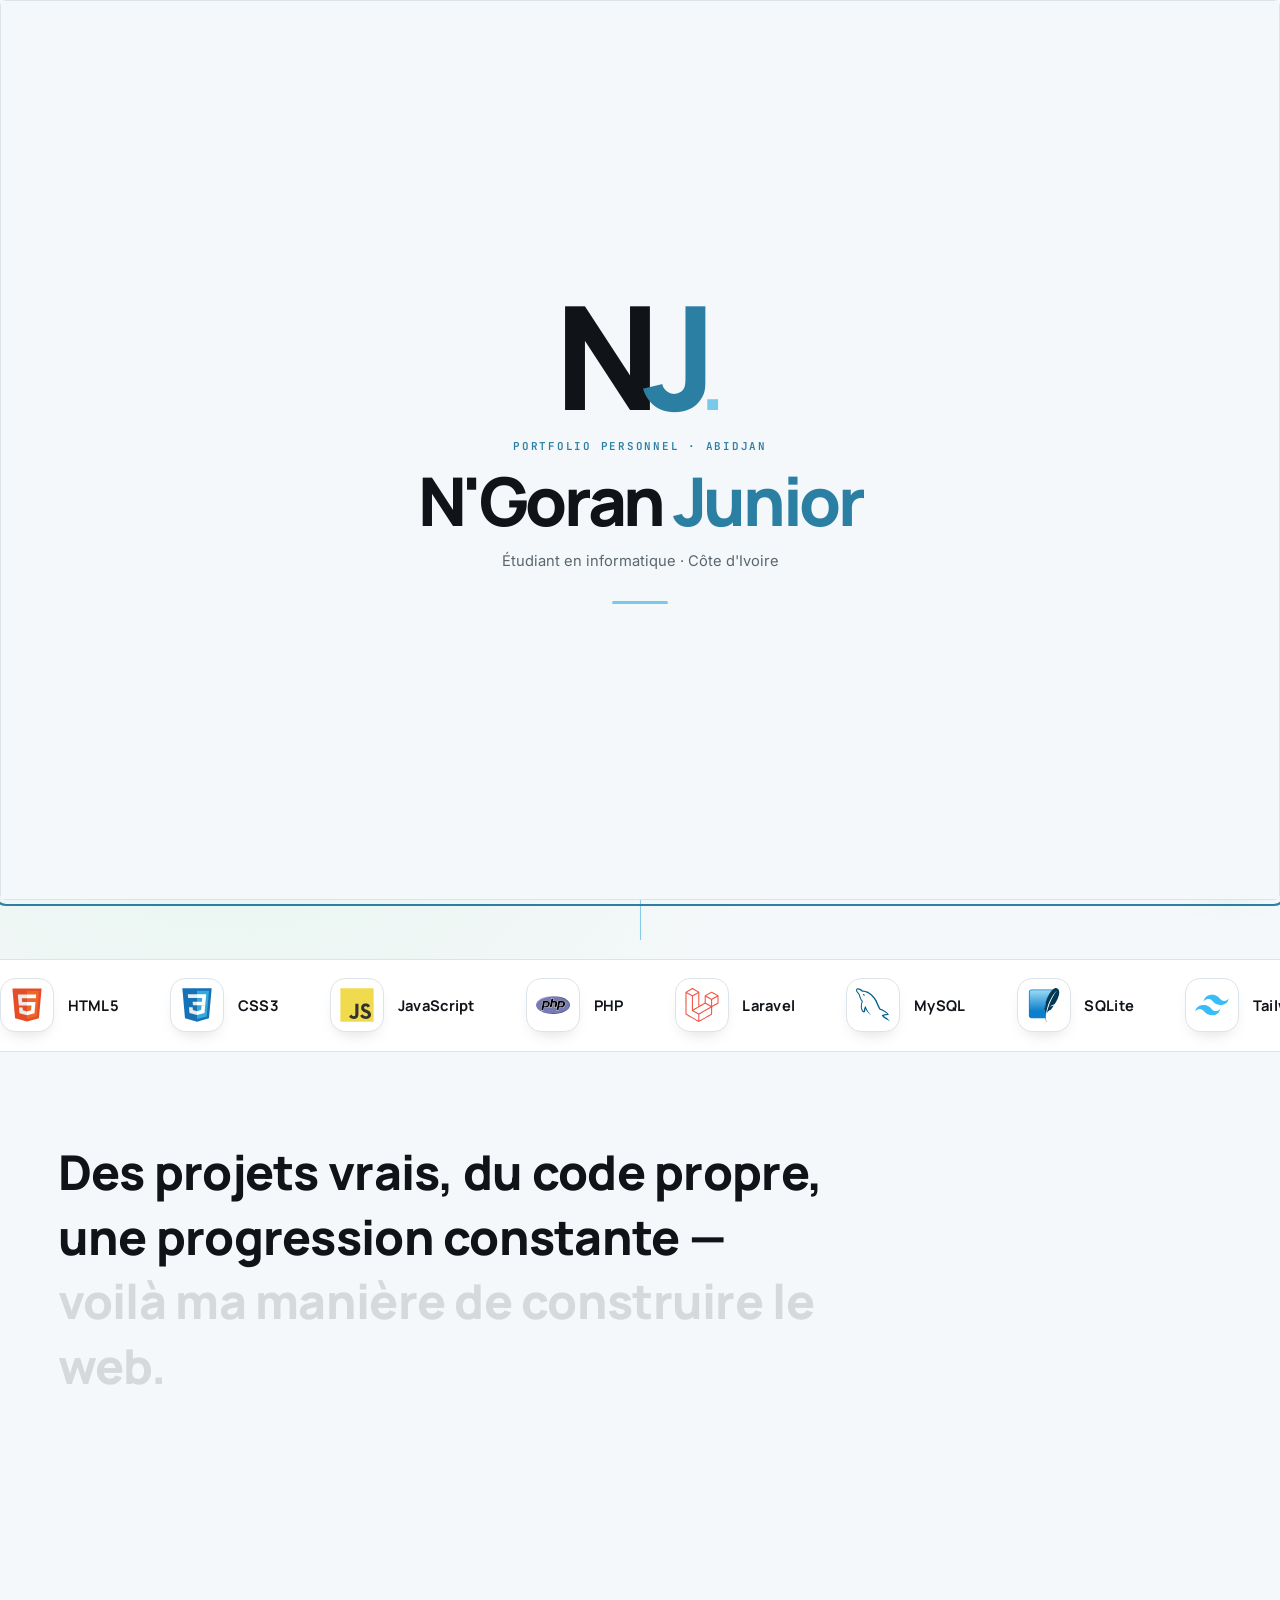
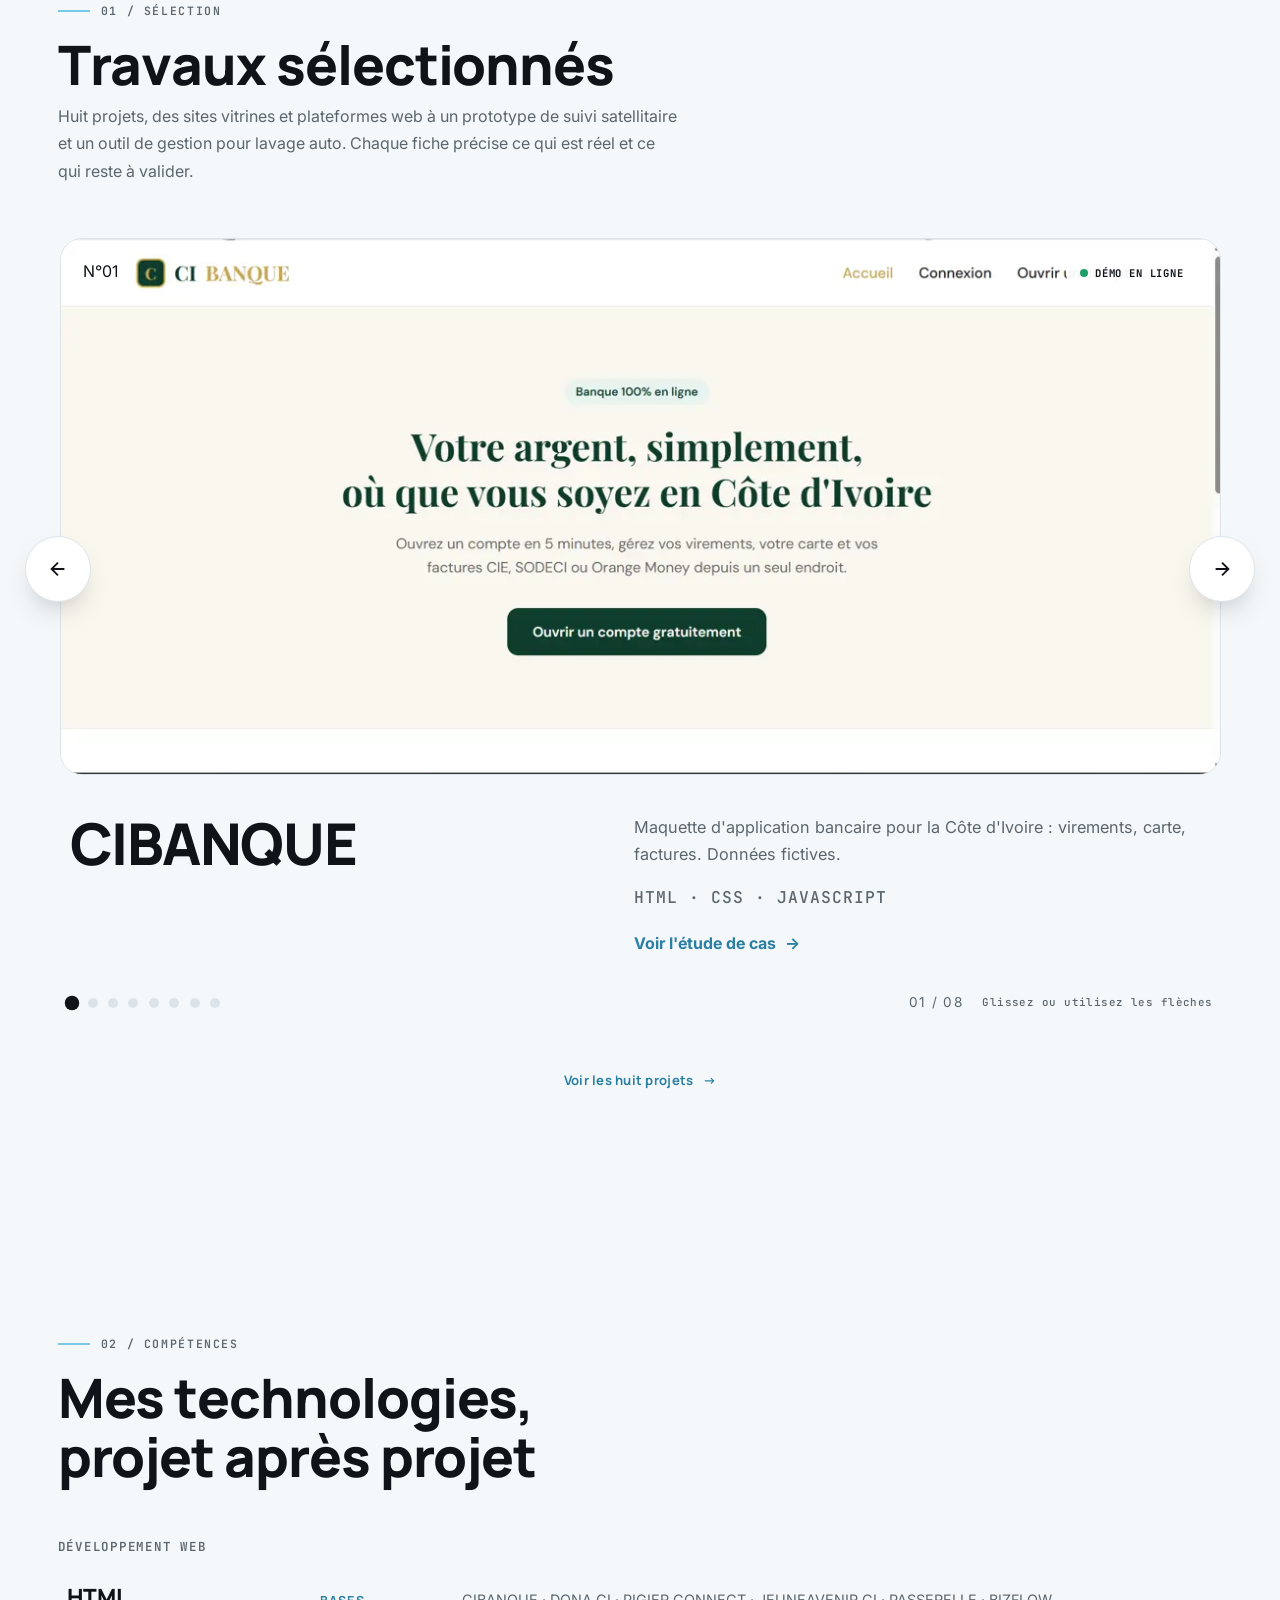
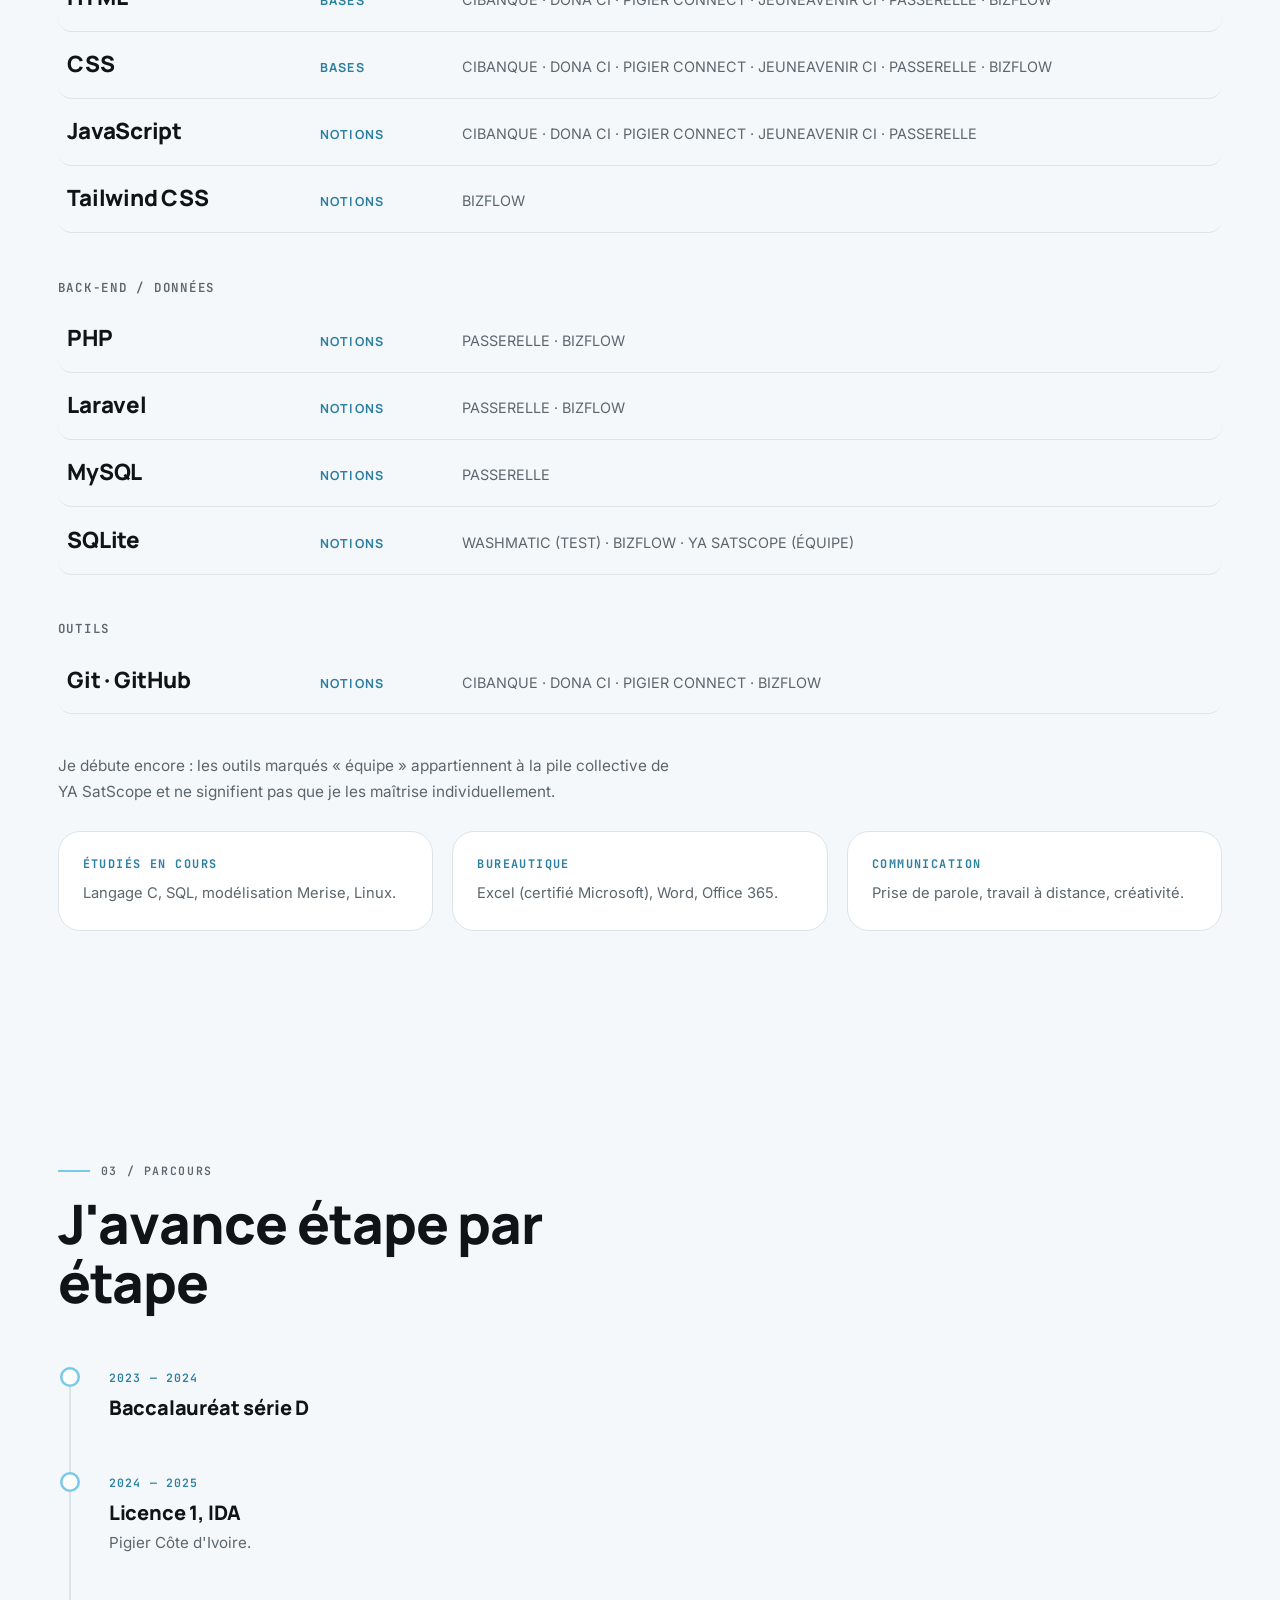
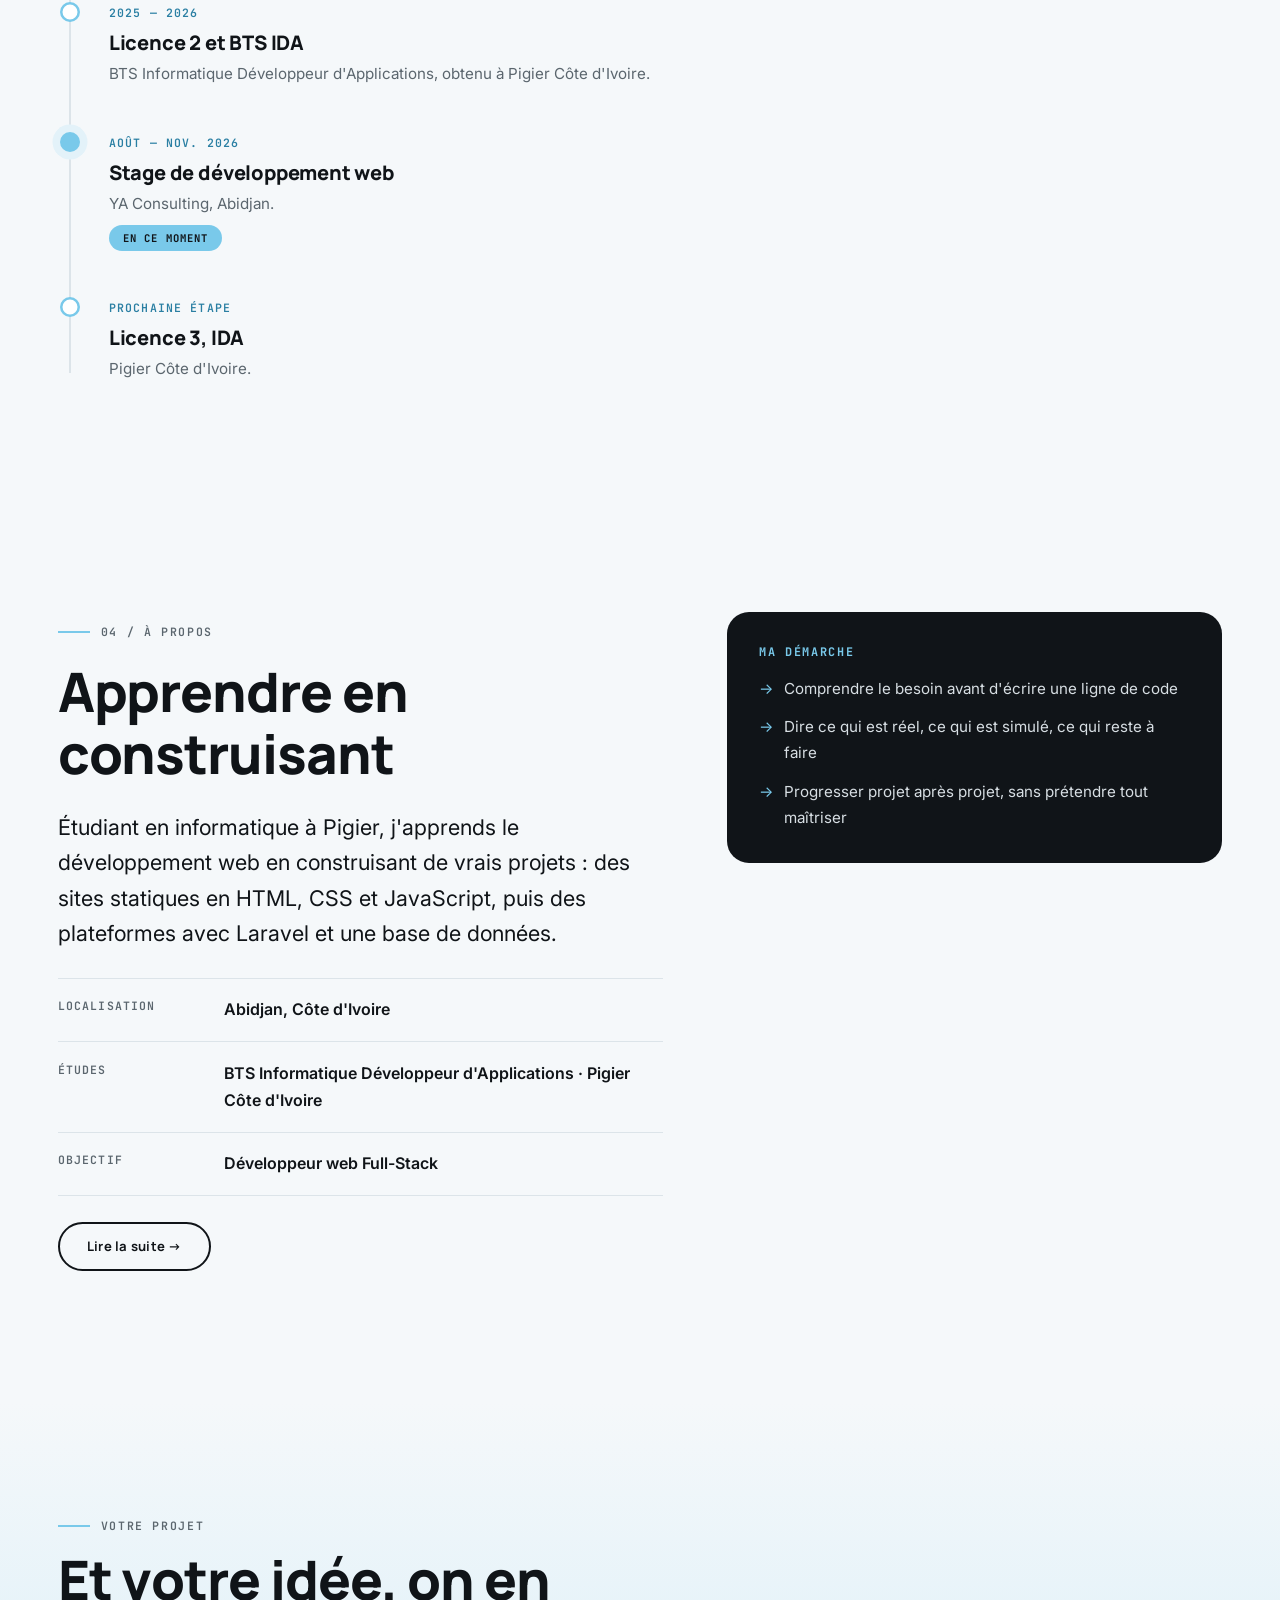
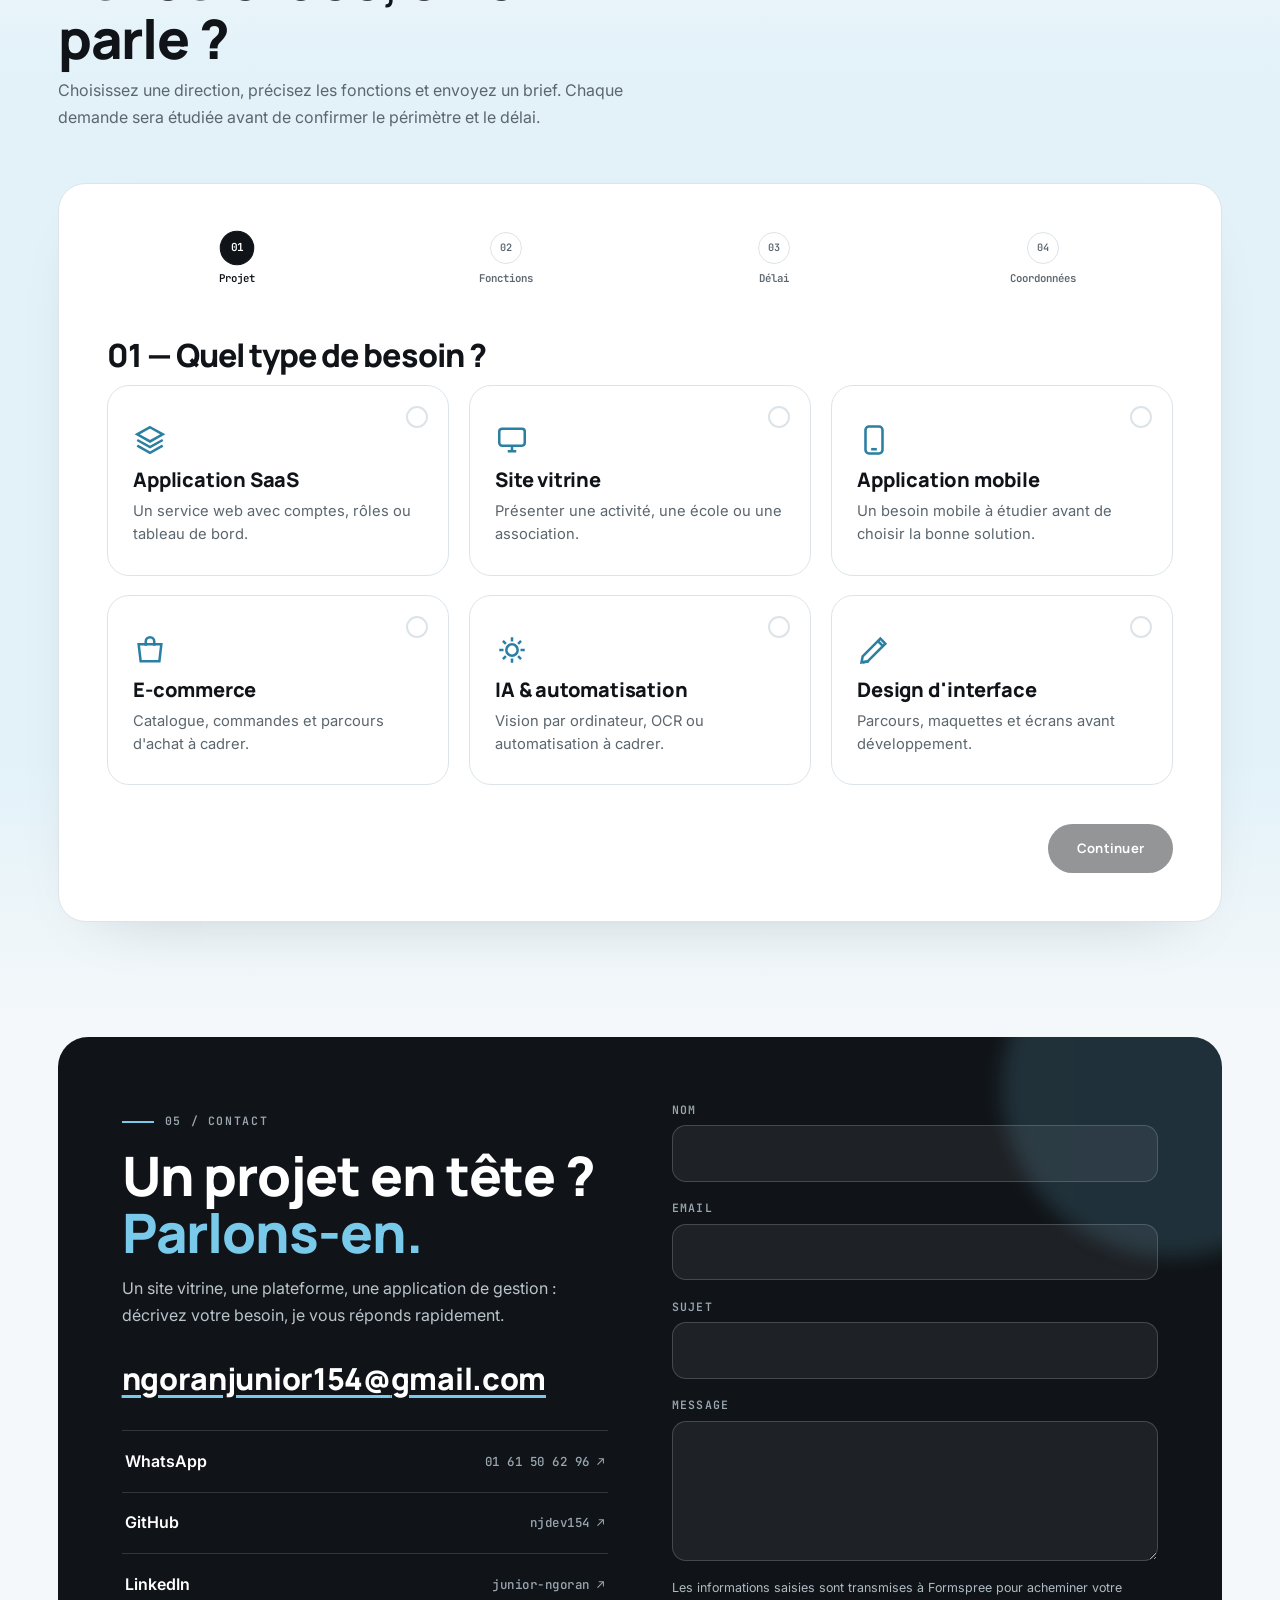
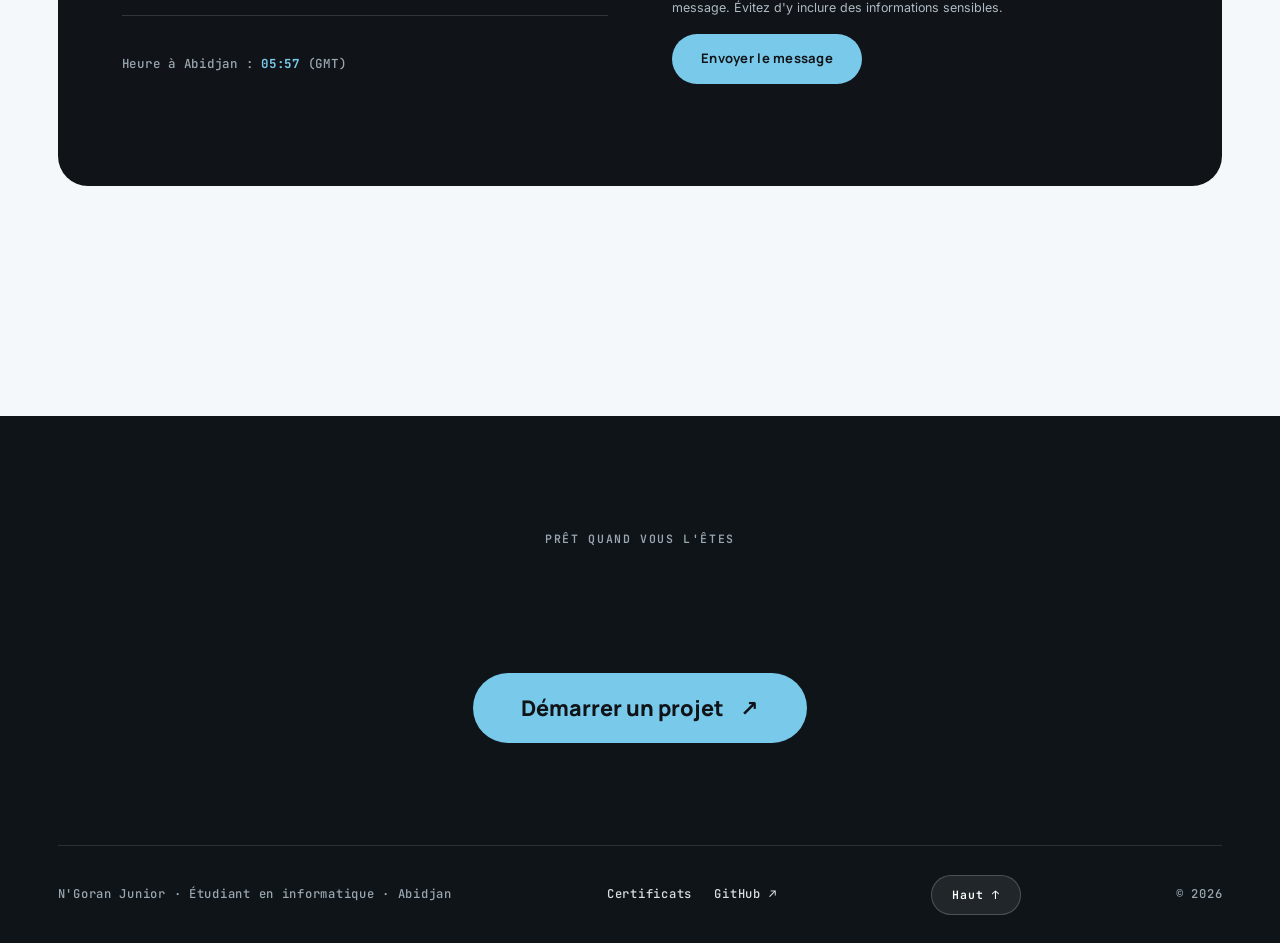
==== commit e75335ed: "Retirer une ligne parasite en fin de fichier" ====
--- a/index.html
+++ b/index.html
@@ -630,4 +630,3 @@
 <script src="js/main.js" defer></script>
 </body>
 </html>
-564
